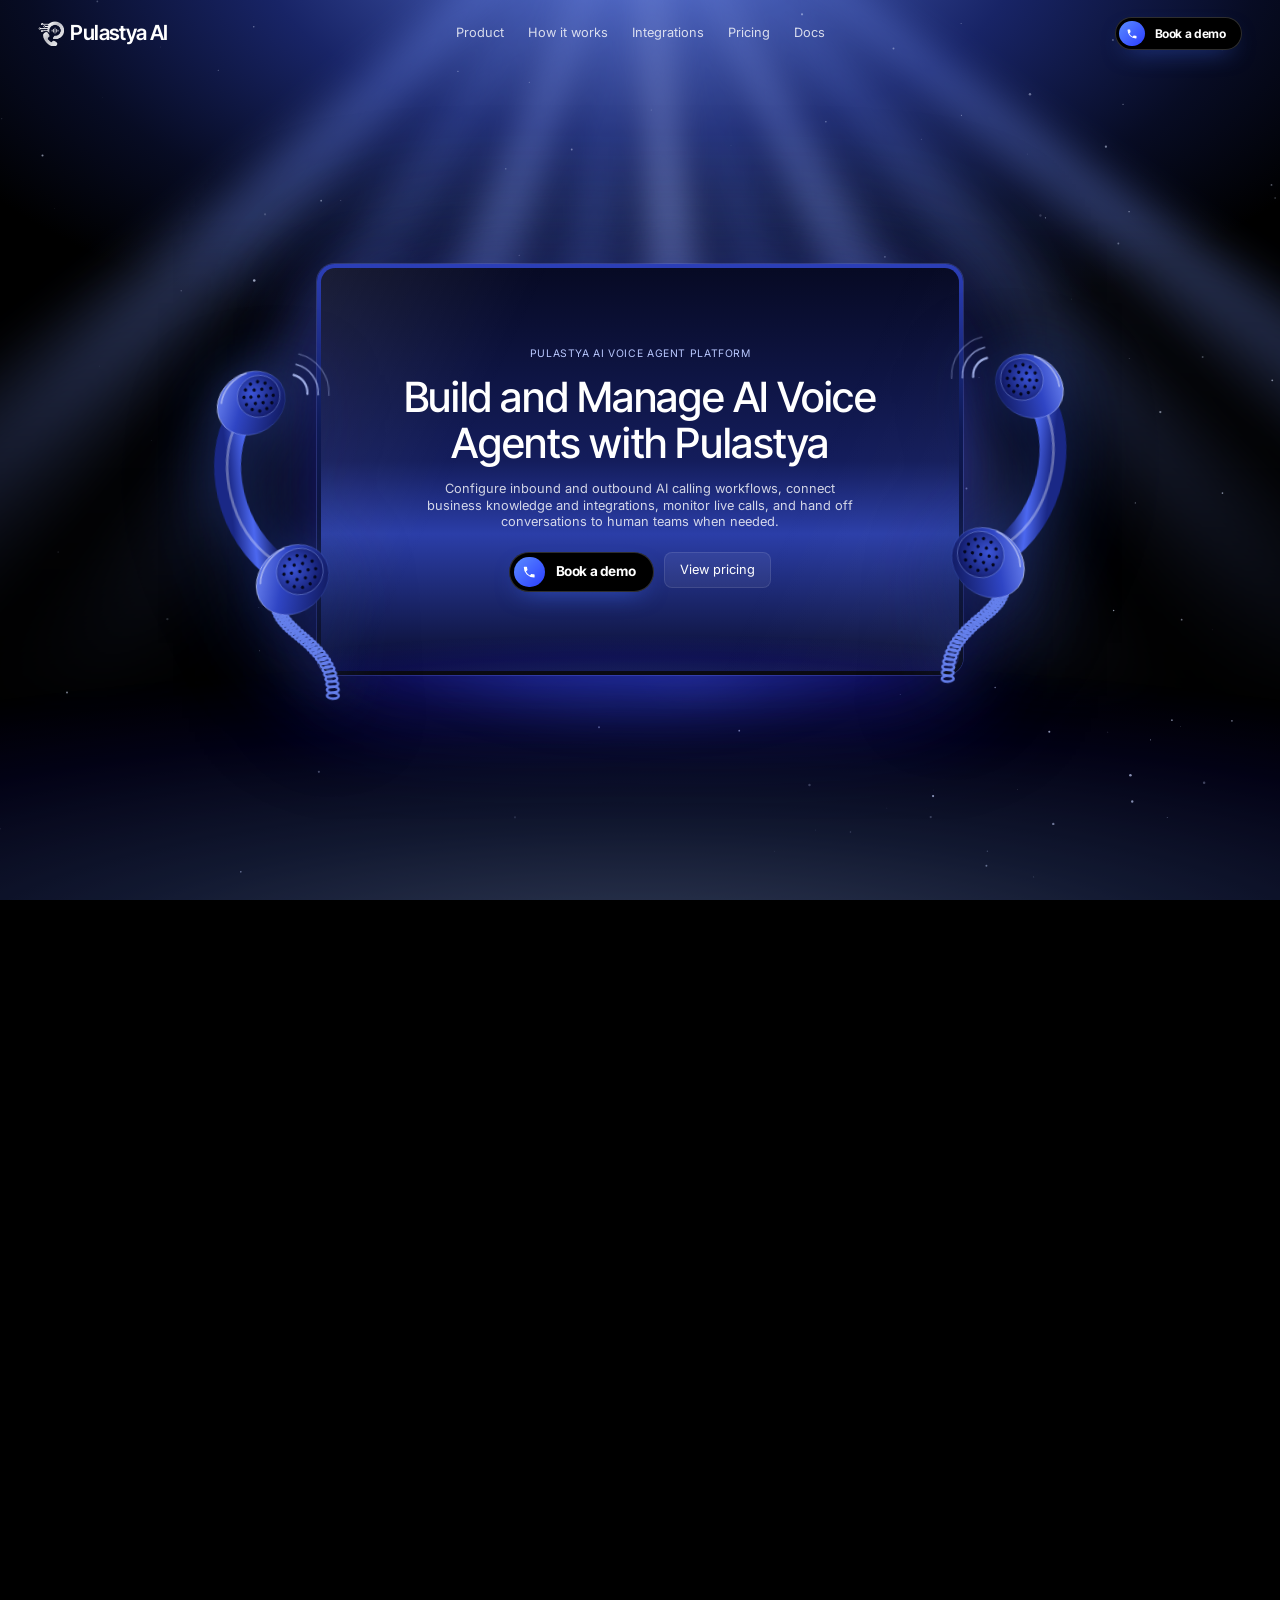
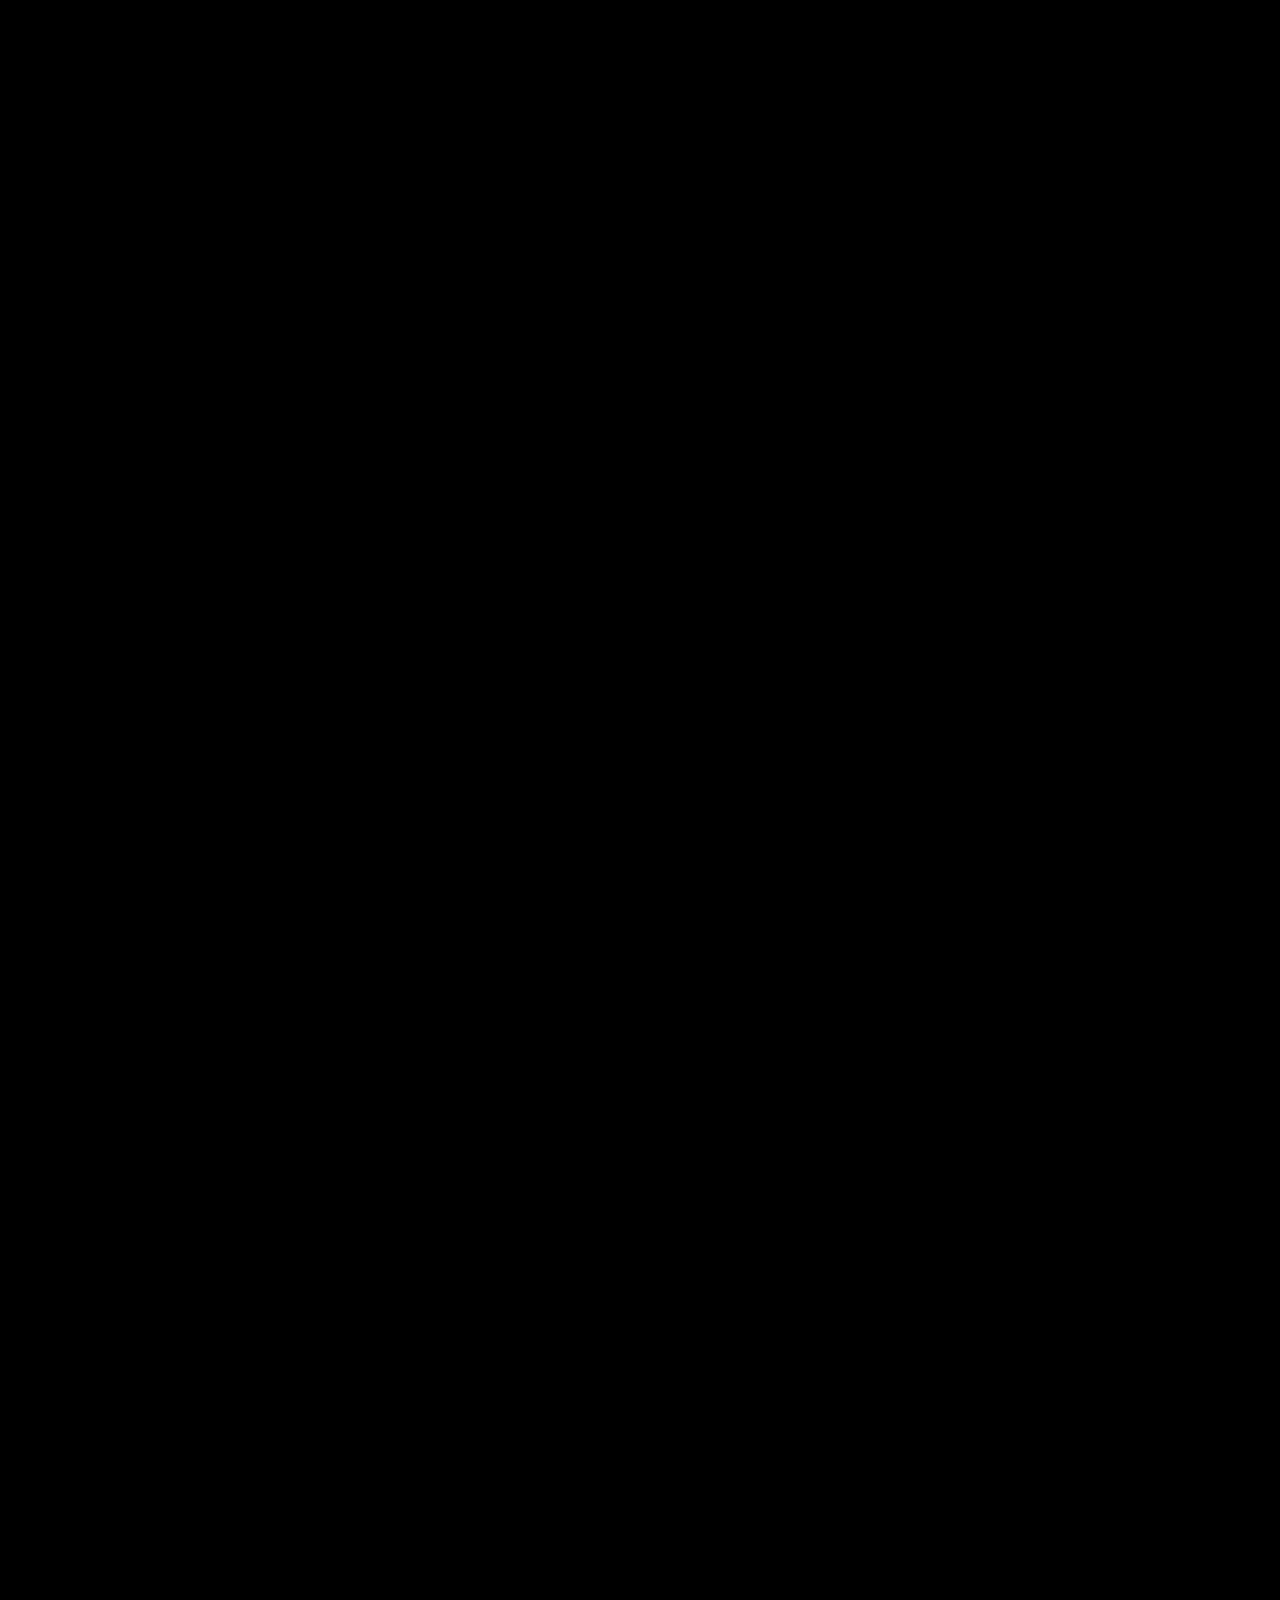
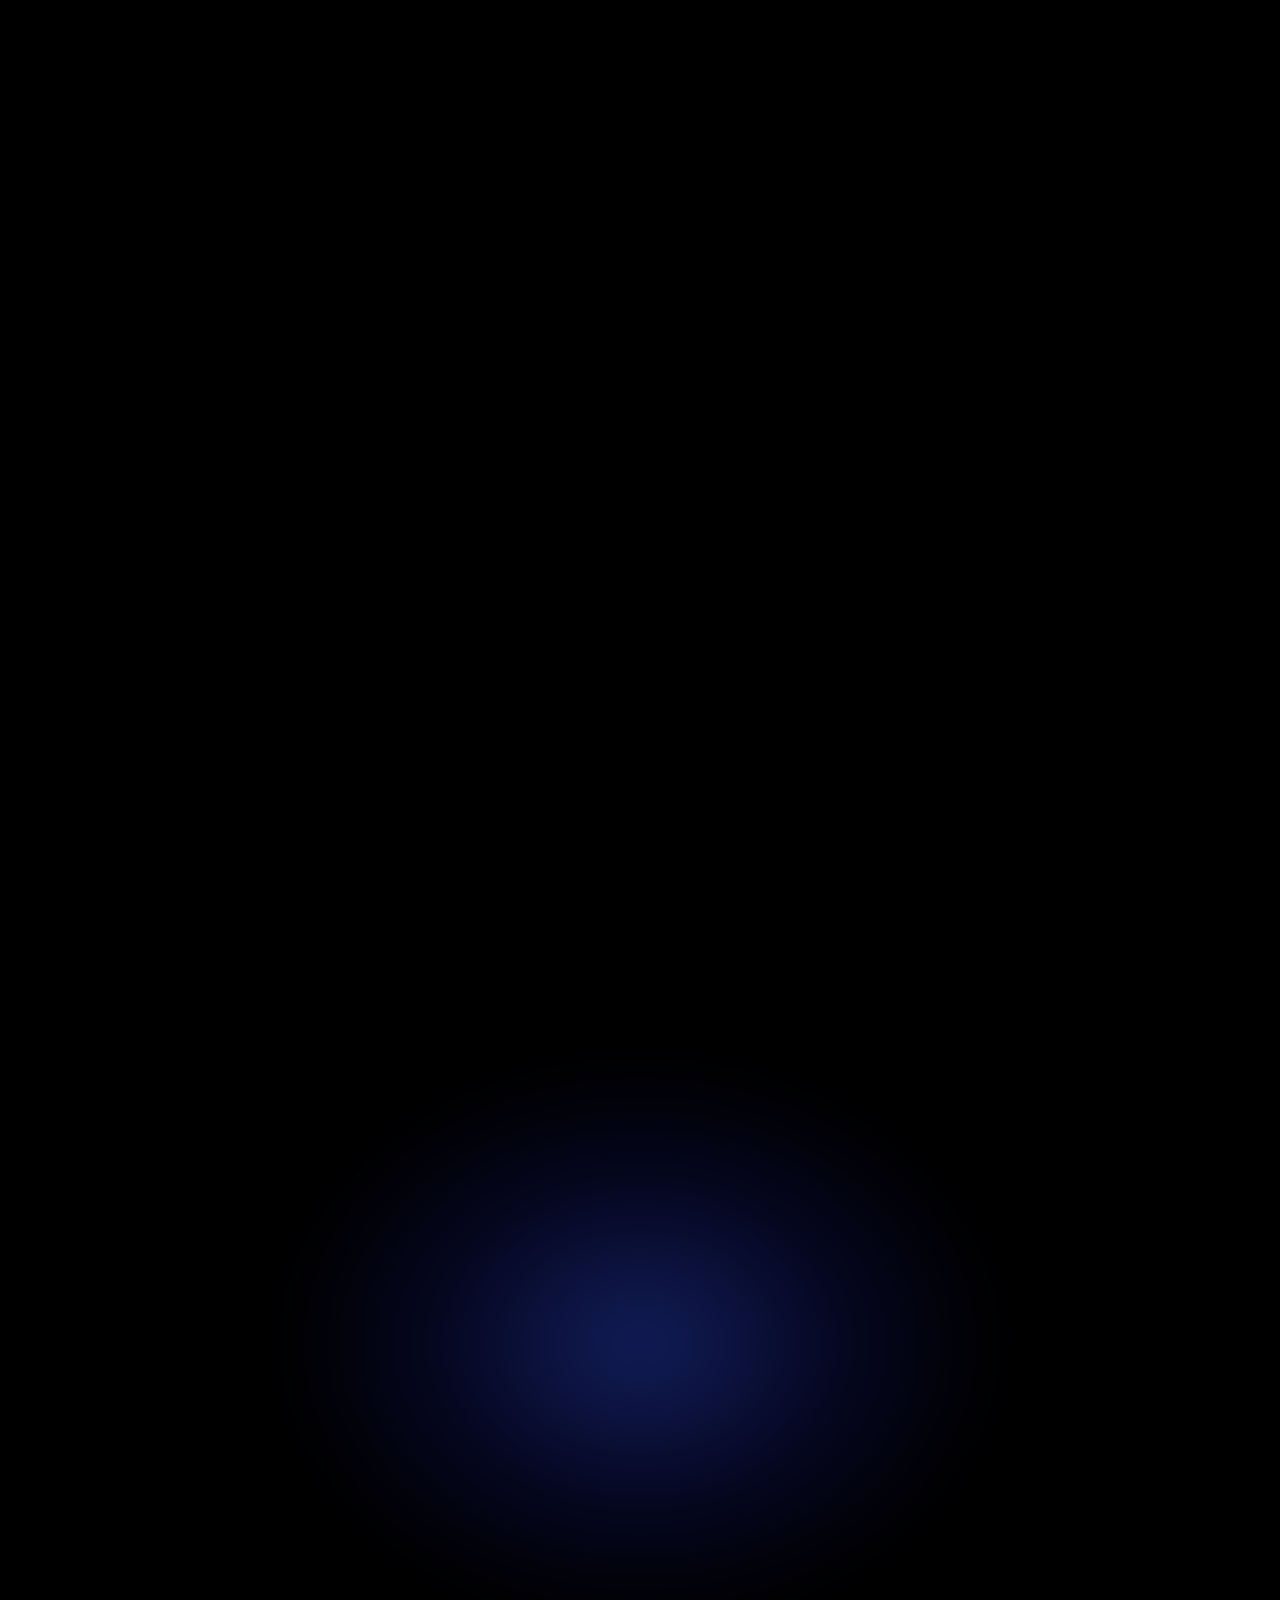
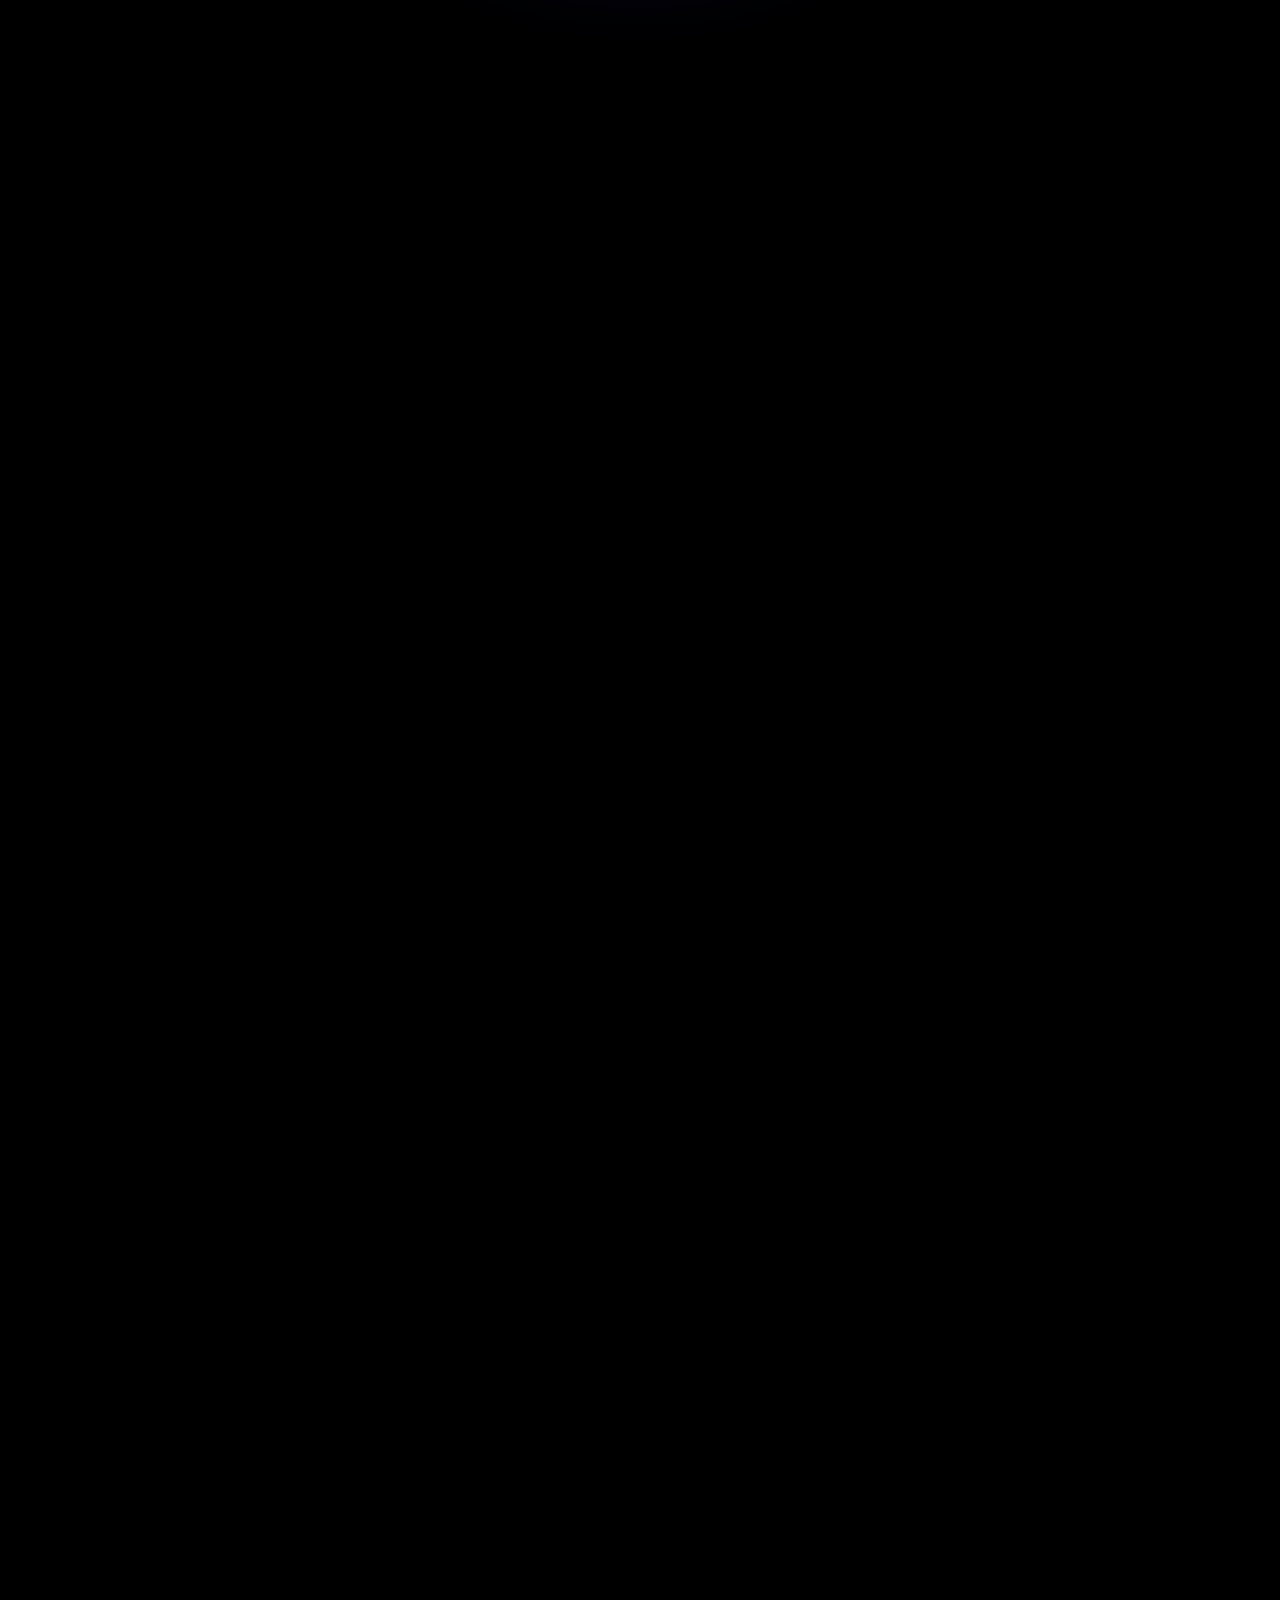
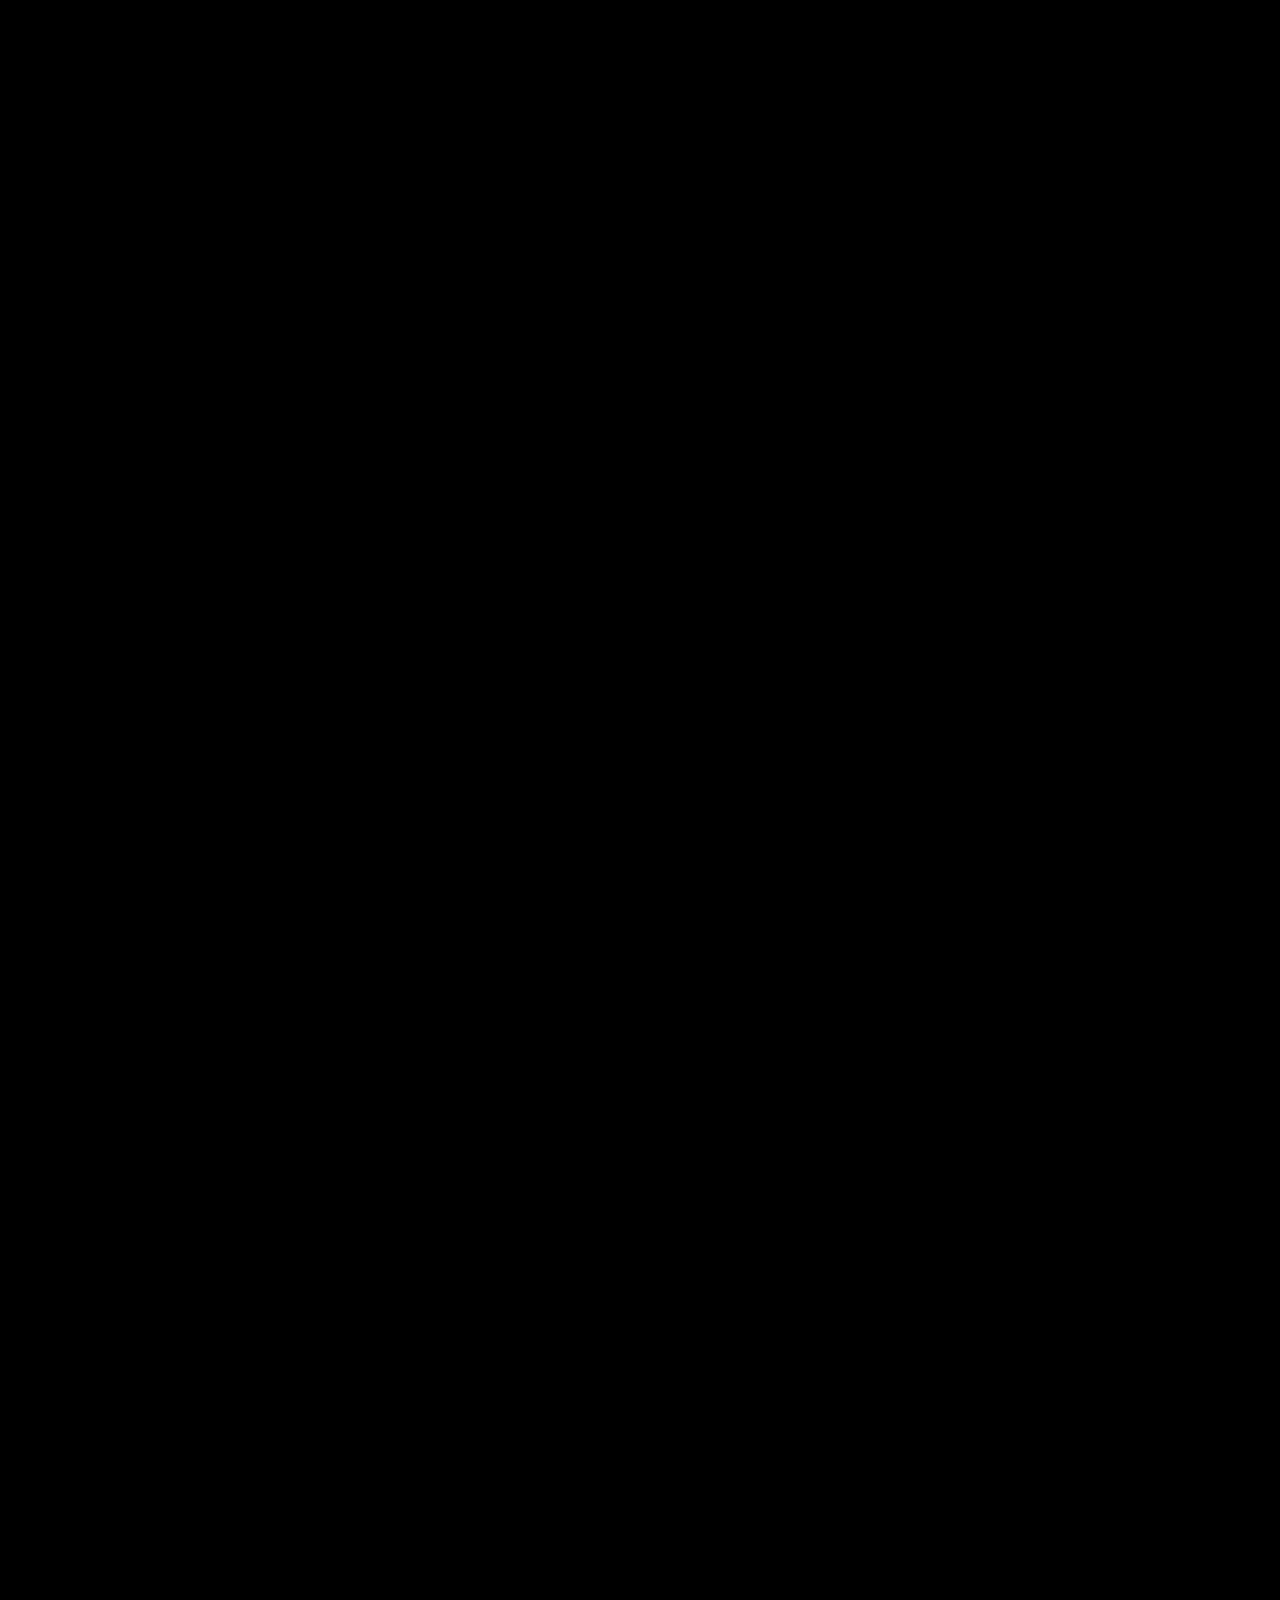
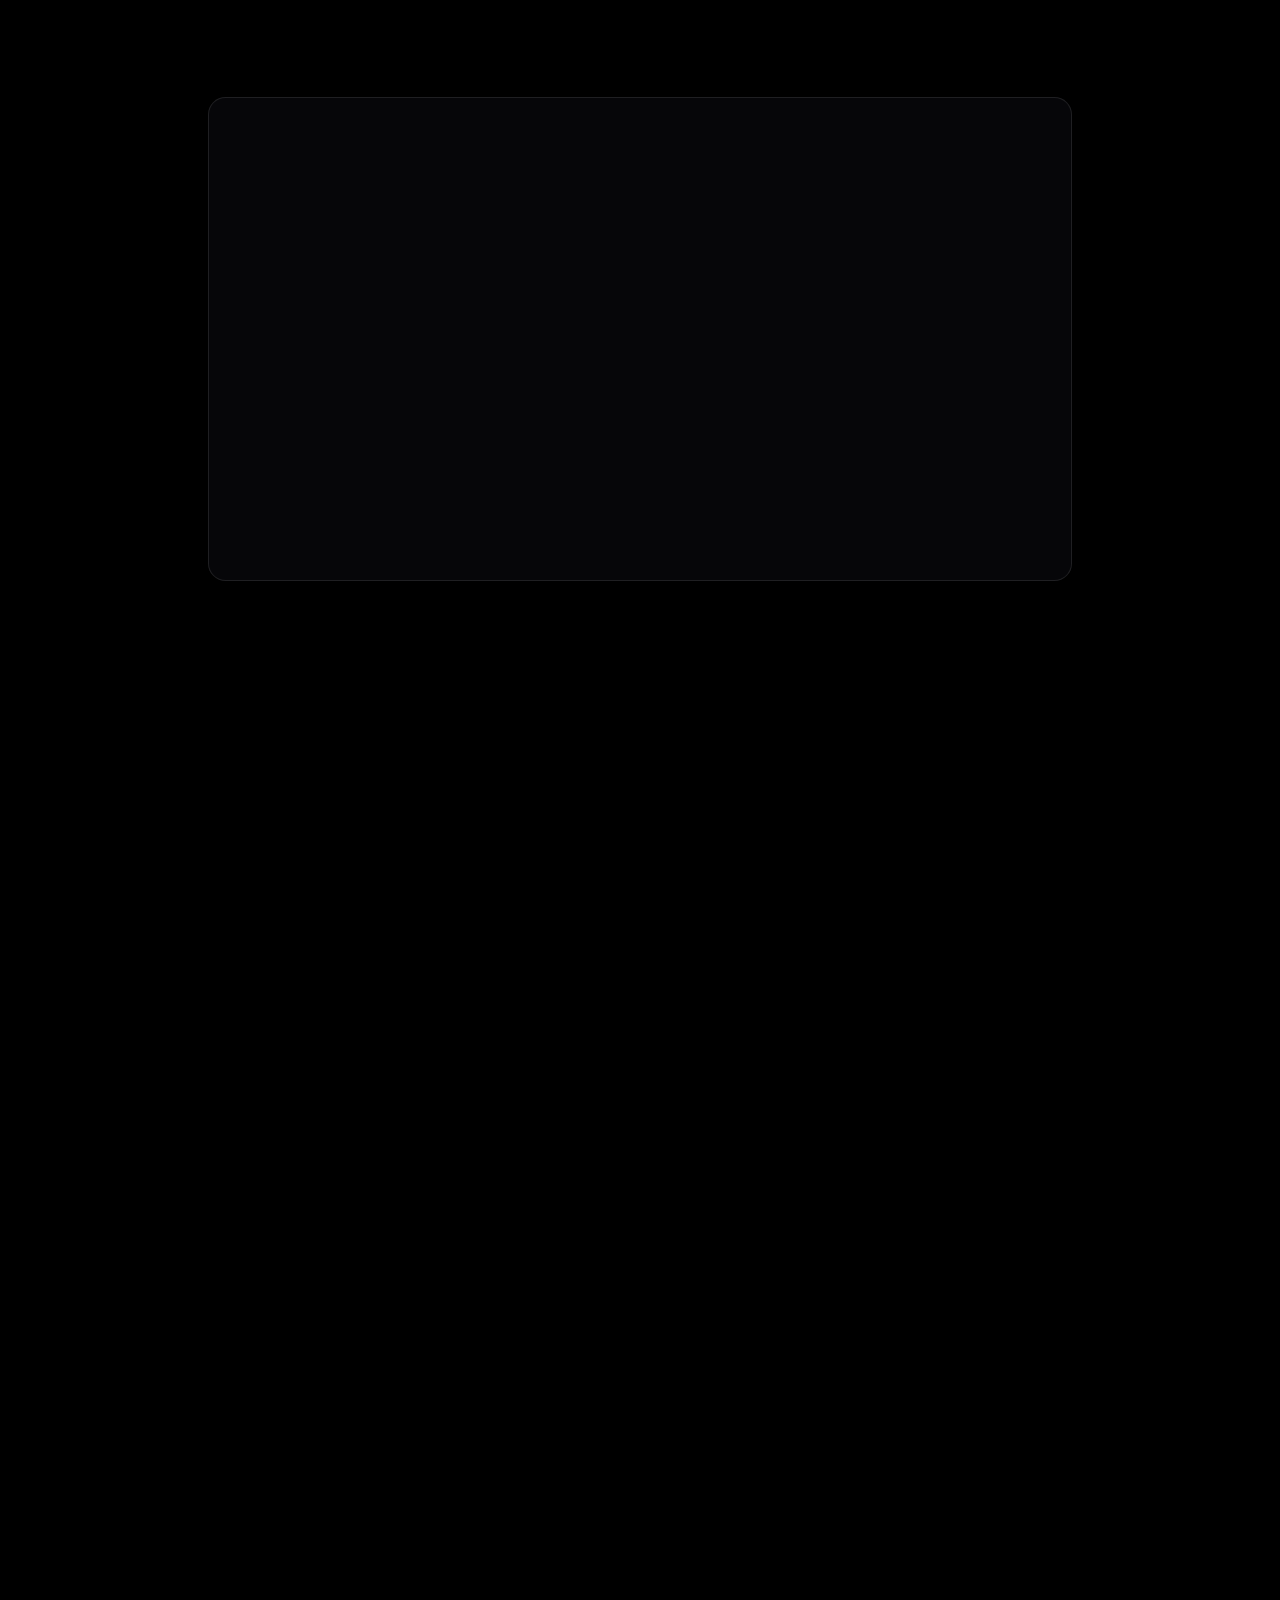
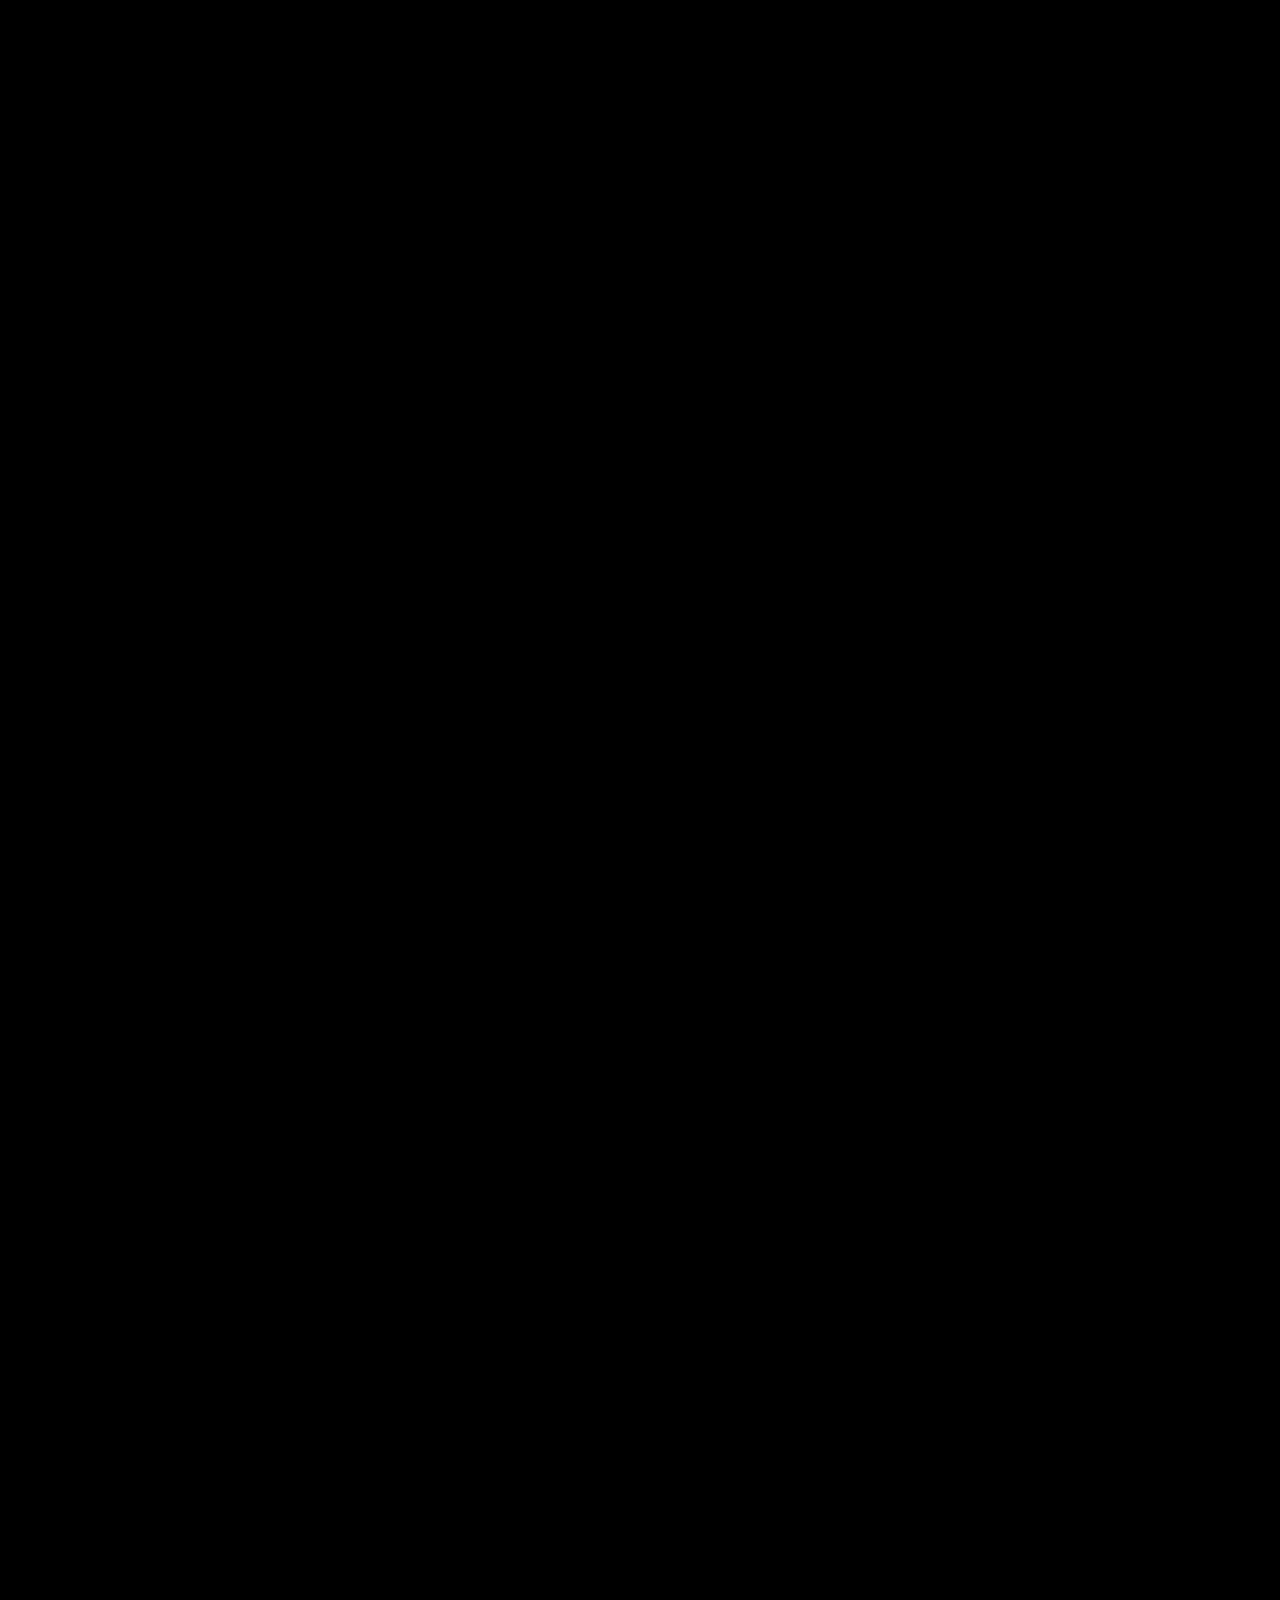
==== index.html @ 12a8e920 "Initial commit: Pulastya AI landing page Static marketing site: landing page, 404 page, stylesheet, " ====
<!doctype html>
<html lang="en" class="no-js">
<head>
  <meta charset="utf-8">
  <meta name="viewport" content="width=device-width, initial-scale=1, viewport-fit=cover">
  <title>Pulastya AI | Build, Deploy &amp; Manage AI Voice Agents</title>
  <meta name="description" content="Pulastya AI lets you configure inbound and outbound AI calling, connect knowledge and prompts, monitor live calls and hand off to human teams.">
  <meta name="robots" content="index, follow, max-image-preview:large">
  <link rel="canonical" href="https://pulastya.sdlccorp.com/">
  <meta name="theme-color" content="#000000">
  <meta name="color-scheme" content="dark">
  <meta property="og:type" content="website">
  <meta property="og:site_name" content="Pulastya AI">
  <meta property="og:title" content="Pulastya AI | Build, Deploy &amp; Manage AI Voice Agents">
  <meta property="og:description" content="Pulastya AI lets you configure inbound and outbound AI calling, connect knowledge and prompts, monitor live calls and hand off to human teams.">
  <meta property="og:url" content="https://pulastya.sdlccorp.com/">
  <meta property="og:image" content="https://pulastya.sdlccorp.com/assets/img/og-image.png">
  <meta property="og:image:width" content="1200">
  <meta property="og:image:height" content="630">
  <meta property="og:image:alt" content="Pulastya AI logo with the text Build and manage AI voice agents">
  <meta name="twitter:card" content="summary_large_image">
  <meta name="twitter:title" content="Pulastya AI | Build, Deploy &amp; Manage AI Voice Agents">
  <meta name="twitter:description" content="Pulastya AI lets you configure inbound and outbound AI calling, connect knowledge and prompts, monitor live calls and hand off to human teams.">
  <meta name="twitter:image" content="https://pulastya.sdlccorp.com/assets/img/og-image.png">
  <link rel="icon" href="/favicon.ico" sizes="any">
  <link rel="icon" href="/assets/img/favicon-32.png" sizes="32x32" type="image/png">
  <link rel="apple-touch-icon" href="/assets/img/apple-touch-icon.png">
  <link rel="manifest" href="/site.webmanifest">
  <link rel="preconnect" href="https://fonts.googleapis.com">
  <link rel="preconnect" href="https://fonts.gstatic.com" crossorigin>
  <link rel="stylesheet" href="https://fonts.googleapis.com/css2?family=Inter:wght@400;500;600&family=Inter+Tight:wght@500;600;700&display=swap">
  <link rel="stylesheet" href="/assets/css/style.css?v=20260916-21">
  <script>!function(d,w){var r=d.documentElement,m=function(q){return w.matchMedia&&w.matchMedia(q).matches};r.className=r.className.replace("no-js","js");if(!m("(prefers-reduced-motion: reduce)")&&m("(min-width: 810px)"))r.classList.add("cine");setTimeout(function(){if(!r.classList.contains("anim-ready")){r.classList.remove("cine");r.classList.add("anim-ready")}},4000)}(document,window);</script>
  <script defer src="/assets/js/vendor/gsap.min.js"></script>
  <script defer src="/assets/js/vendor/ScrollTrigger.min.js"></script>
  <script defer src="/assets/js/main.js?v=20260916-21"></script>
  <script type="application/ld+json">{"@context":"https://schema.org","@type":"Organization","@id":"https://pulastya.sdlccorp.com/#organization","name":"Pulastya AI","url":"https://pulastya.sdlccorp.com/","logo":"https://pulastya.sdlccorp.com/assets/img/logo.png","contactPoint":[{"@type":"ContactPoint","contactType":"sales","email":"marketing@sdlccorp.com"},{"@type":"ContactPoint","contactType":"customer support","email":"support@sdlccorp.com"}]}</script>
  <script type="application/ld+json">{"@context":"https://schema.org","@type":"WebSite","@id":"https://pulastya.sdlccorp.com/#website","name":"Pulastya AI","url":"https://pulastya.sdlccorp.com/","publisher":{"@id":"https://pulastya.sdlccorp.com/#organization"}}</script>
  <script type="application/ld+json">{"@context":"https://schema.org","@type":"FAQPage","mainEntity":[{"@type":"Question","name":"What is Pulastya AI?","acceptedAnswer":{"@type":"Answer","text":"Pulastya AI is a platform for building, testing and managing AI voice agents that handle inbound and outbound business calls."}},{"@type":"Question","name":"Which telephony providers does Pulastya support?","acceptedAnswer":{"@type":"Answer","text":"Twilio is the default provider. Exotel is also supported for basic call flows: outbound connect, connect-to-flow, inbound webhook, status callbacks and transfer. Real-time OpenAI voice streaming currently runs on Twilio."}},{"@type":"Question","name":"Do I need my own API keys?","acceptedAnswer":{"@type":"Answer","text":"Yes. Pulastya uses a bring-your-own-key model. You add your Twilio or Exotel credentials and your OpenAI API key; they are saved encrypted and masked in the interface."}},{"@type":"Question","name":"How does the agent know about my business?","acceptedAnswer":{"@type":"Answer","text":"You set the agent's behaviour with a prompt template, starting from domains such as Healthcare, Banking or Hospitality, and upload PDF documents to Knowledge that the agent can cite during calls."}},{"@type":"Question","name":"Can a call be handed to a person?","acceptedAnswer":{"@type":"Answer","text":"Yes. Calls can be transferred to your team, and transferred calls have their own status, filter and total on the dashboard."}},{"@type":"Question","name":"Can I test the agent before going live?","acceptedAnswer":{"@type":"Answer","text":"Yes. You can run a browser test call with your live microphone, AI audio and a live transcript, or check responses in Test AI Chat."}},{"@type":"Question","name":"What do I see after each call?","acceptedAnswer":{"@type":"Answer","text":"Call history shows each call's status with its transcript, and call records include a summary, intent and sentiment. You can also export the call list."}},{"@type":"Question","name":"Which voices are available?","acceptedAnswer":{"@type":"Answer","text":"You can choose Twilio Polly voices (Amazon Polly or Google TTS), OpenAI TTS or ElevenLabs, including Indian, British and US English voices."}},{"@type":"Question","name":"How much does Pulastya cost?","acceptedAnswer":{"@type":"Answer","text":"Pricing is shared on request based on your use case and call volume. Contact the team and we will share pricing and deployment options."}}]}</script>
</head>
<body>
<a class="skip-link" href="#main">Skip to content</a>
<header class="site-header">
  <nav class="nav container container--wide" aria-label="Primary">
    <a class="logo" href="/" aria-label="Pulastya AI home"><img src="/assets/img/brand/pulastya-mark-white-96.png" alt="" width="32" height="32"><span>Pulastya <b>AI</b></span></a>
    <div class="nav__links" id="nav-links">
      <a class="nav__link" href="/#product">Product</a>
      <a class="nav__link" href="/#how-it-works">How it works</a>
      <a class="nav__link" href="/#integrations">Integrations</a>
      <a class="nav__link" href="/#pricing">Pricing</a>
      <a class="nav__link" href="https://docs.sdlccorp.com/">Docs</a>
      <a class="call-btn call-btn--sm nav__mobile-cta" href="https://calendly.com/sdlccorp/" target="_blank" rel="noopener"><span class="call-btn__lead" aria-hidden="true"><svg viewBox="0 0 24 24" fill="currentColor" aria-hidden="true" focusable="false"><path d="M6.6 10.8a15.1 15.1 0 0 0 6.6 6.6l2.2-2.2c.3-.3.7-.4 1-.2 1.1.4 2.3.6 3.6.6.6 0 1 .4 1 1V20c0 .6-.4 1-1 1A17 17 0 0 1 3 4c0-.6.4-1 1-1h3.5c.6 0 1 .4 1 1 0 1.3.2 2.5.6 3.6.1.3 0 .7-.2 1z"/></svg></span><span class="call-btn__label">Book a demo</span><span class="call-btn__trail" aria-hidden="true"><span class="call-btn__dot call-btn__dot--accent"><svg viewBox="0 0 24 24" fill="currentColor" aria-hidden="true" focusable="false"><circle cx="12" cy="8" r="4.2"/><path d="M4 20.2c0-3.9 3.6-6.2 8-6.2s8 2.3 8 6.2c0 .5-.4.8-.9.8H4.9c-.5 0-.9-.3-.9-.8z"/></svg></span><svg class="call-btn__x" viewBox="0 0 12.785 13.621" aria-hidden="true" focusable="false"><path d="M3.579 2.997 6.399 6l2.82-3.003a.52.52 0 0 1 .747.007.58.58 0 0 1 .006.795L7.153 6.803l2.819 3.004a.58.58 0 0 1-.006.796.52.52 0 0 1-.747.007l-2.82-3.004-2.82 3.004a.52.52 0 0 1-.518.155.55.55 0 0 1-.38-.406.58.58 0 0 1 .145-.552l2.819-3.004-2.819-3.004a.58.58 0 0 1 .007-.795.52.52 0 0 1 .746-.007" fill="currentColor"/></svg><span class="call-btn__dot call-btn__dot--light"><svg viewBox="0 0 24 24" fill="currentColor" aria-hidden="true" focusable="false"><circle cx="12" cy="8" r="4.2"/><path d="M4 20.2c0-3.9 3.6-6.2 8-6.2s8 2.3 8 6.2c0 .5-.4.8-.9.8H4.9c-.5 0-.9-.3-.9-.8z"/></svg></span></span></a>
    </div>
    <div class="nav__actions">
      <a class="call-btn call-btn--sm nav__cta" href="https://calendly.com/sdlccorp/" target="_blank" rel="noopener"><span class="call-btn__lead" aria-hidden="true"><svg viewBox="0 0 24 24" fill="currentColor" aria-hidden="true" focusable="false"><path d="M6.6 10.8a15.1 15.1 0 0 0 6.6 6.6l2.2-2.2c.3-.3.7-.4 1-.2 1.1.4 2.3.6 3.6.6.6 0 1 .4 1 1V20c0 .6-.4 1-1 1A17 17 0 0 1 3 4c0-.6.4-1 1-1h3.5c.6 0 1 .4 1 1 0 1.3.2 2.5.6 3.6.1.3 0 .7-.2 1z"/></svg></span><span class="call-btn__label">Book a demo</span><span class="call-btn__trail" aria-hidden="true"><span class="call-btn__dot call-btn__dot--accent"><svg viewBox="0 0 24 24" fill="currentColor" aria-hidden="true" focusable="false"><circle cx="12" cy="8" r="4.2"/><path d="M4 20.2c0-3.9 3.6-6.2 8-6.2s8 2.3 8 6.2c0 .5-.4.8-.9.8H4.9c-.5 0-.9-.3-.9-.8z"/></svg></span><svg class="call-btn__x" viewBox="0 0 12.785 13.621" aria-hidden="true" focusable="false"><path d="M3.579 2.997 6.399 6l2.82-3.003a.52.52 0 0 1 .747.007.58.58 0 0 1 .006.795L7.153 6.803l2.819 3.004a.58.58 0 0 1-.006.796.52.52 0 0 1-.747.007l-2.82-3.004-2.82 3.004a.52.52 0 0 1-.518.155.55.55 0 0 1-.38-.406.58.58 0 0 1 .145-.552l2.819-3.004-2.819-3.004a.58.58 0 0 1 .007-.795.52.52 0 0 1 .746-.007" fill="currentColor"/></svg><span class="call-btn__dot call-btn__dot--light"><svg viewBox="0 0 24 24" fill="currentColor" aria-hidden="true" focusable="false"><circle cx="12" cy="8" r="4.2"/><path d="M4 20.2c0-3.9 3.6-6.2 8-6.2s8 2.3 8 6.2c0 .5-.4.8-.9.8H4.9c-.5 0-.9-.3-.9-.8z"/></svg></span></span></a>
    </div>
    <button class="nav__toggle" type="button" aria-controls="nav-links" aria-expanded="false" aria-label="Open menu"><span></span><span></span><span></span></button>
  </nav>
</header>
<svg class="svg-sprite" width="0" height="0" aria-hidden="true" focusable="false"><defs>
<linearGradient id="hs-body" x1="0" y1="0" x2="1" y2="1"><stop offset="0" stop-color="#7f98ff"/><stop offset=".4" stop-color="#2f45c4"/><stop offset="1" stop-color="#0a1048"/></linearGradient>
<linearGradient id="hs-handle" x1="0" y1="0" x2="1" y2="0"><stop offset="0" stop-color="#1a2886"/><stop offset=".45" stop-color="#4c68f0"/><stop offset="1" stop-color="#0c1452"/></linearGradient>
<linearGradient id="hs-edge" x1="0" y1="0" x2="1" y2="1"><stop offset="0" stop-color="#eef2ff" stop-opacity=".9"/><stop offset=".6" stop-color="#7d95ff" stop-opacity=".4"/><stop offset="1" stop-color="#3f6fff" stop-opacity=".1"/></linearGradient>
<radialGradient id="hs-face" cx="40%" cy="35%" r="70%"><stop offset="0" stop-color="#3b54d8"/><stop offset="1" stop-color="#0e1660"/></radialGradient>
<symbol id="handset" viewBox="0 0 300 680"><g fill="none" stroke="#6f8cff" stroke-width="4.5" opacity=".9"><ellipse cx="150.0" cy="478.0" rx="11" ry="5.5" transform="rotate(-35.0 150.0 478.0)"/><ellipse cx="150.4" cy="485.0" rx="11" ry="5.5" transform="rotate(-33.4 150.4 485.0)"/><ellipse cx="151.7" cy="491.6" rx="11" ry="5.5" transform="rotate(-31.8 151.7 491.6)"/><ellipse cx="153.7" cy="498.0" rx="11" ry="5.5" transform="rotate(-30.2 153.7 498.0)"/><ellipse cx="156.3" cy="504.1" rx="11" ry="5.5" transform="rotate(-28.6 156.3 504.1)"/><ellipse cx="159.6" cy="510.0" rx="11" ry="5.5" transform="rotate(-27.0 159.6 510.0)"/><ellipse cx="163.3" cy="515.7" rx="11" ry="5.5" transform="rotate(-25.4 163.3 515.7)"/><ellipse cx="167.6" cy="521.3" rx="11" ry="5.5" transform="rotate(-23.8 167.6 521.3)"/><ellipse cx="172.2" cy="526.9" rx="11" ry="5.5" transform="rotate(-22.2 172.2 526.9)"/><ellipse cx="177.1" cy="532.3" rx="11" ry="5.5" transform="rotate(-20.6 177.1 532.3)"/><ellipse cx="182.2" cy="537.8" rx="11" ry="5.5" transform="rotate(-19.0 182.2 537.8)"/><ellipse cx="187.5" cy="543.4" rx="11" ry="5.5" transform="rotate(-17.4 187.5 543.4)"/><ellipse cx="192.9" cy="549.0" rx="11" ry="5.5" transform="rotate(-15.8 192.9 549.0)"/><ellipse cx="198.3" cy="554.8" rx="11" ry="5.5" transform="rotate(-14.2 198.3 554.8)"/><ellipse cx="203.6" cy="560.7" rx="11" ry="5.5" transform="rotate(-12.6 203.6 560.7)"/><ellipse cx="208.8" cy="566.8" rx="11" ry="5.5" transform="rotate(-11.0 208.8 566.8)"/><ellipse cx="213.7" cy="573.2" rx="11" ry="5.5" transform="rotate(-9.4 213.7 573.2)"/><ellipse cx="218.4" cy="579.9" rx="11" ry="5.5" transform="rotate(-7.8 218.4 579.9)"/><ellipse cx="222.8" cy="586.9" rx="11" ry="5.5" transform="rotate(-6.2 222.8 586.9)"/><ellipse cx="226.7" cy="594.2" rx="11" ry="5.5" transform="rotate(-4.6 226.7 594.2)"/><ellipse cx="230.1" cy="602.1" rx="11" ry="5.5" transform="rotate(-3.0 230.1 602.1)"/><ellipse cx="233.0" cy="610.3" rx="11" ry="5.5" transform="rotate(-1.4 233.0 610.3)"/><ellipse cx="235.1" cy="619.1" rx="11" ry="5.5" transform="rotate(0.2 235.1 619.1)"/><ellipse cx="236.6" cy="628.4" rx="11" ry="5.5" transform="rotate(1.8 236.6 628.4)"/><ellipse cx="237.3" cy="638.3" rx="11" ry="5.5" transform="rotate(3.4 237.3 638.3)"/><ellipse cx="237.1" cy="648.8" rx="11" ry="5.5" transform="rotate(5.0 237.1 648.8)"/><ellipse cx="236.0" cy="660.0" rx="11" ry="5.5" transform="rotate(6.6 236.0 660.0)"/></g><path d="M118 128 C66 196 70 340 168 420" fill="none" stroke="url(#hs-handle)" stroke-width="50" stroke-linecap="round"/><path d="M104 150 C70 214 76 330 150 396" fill="none" stroke="#fff" stroke-opacity=".32" stroke-width="5" stroke-linecap="round"/><g fill="none" stroke-linecap="round"><path d="M225.6 60.1 A 34 34 0 0 1 247.5 97.9" stroke="#b9c8ff" stroke-opacity="0.85" stroke-width="4"/><path d="M232.5 41.3 A 54 54 0 0 1 267.2 101.4" stroke="#b9c8ff" stroke-opacity="0.60" stroke-width="3.2"/><path d="M239.3 22.5 A 74 74 0 0 1 286.9 104.8" stroke="#b9c8ff" stroke-opacity="0.35" stroke-width="2.4"/></g><g transform="translate(142 104) rotate(-28)"><ellipse rx="66" ry="56" fill="url(#hs-body)" stroke="url(#hs-edge)" stroke-width="1.5"/><ellipse cx="18.48" cy="-2.8000000000000003" rx="40" ry="38.4" fill="url(#hs-face)" stroke="#9fb6ff" stroke-opacity=".45" stroke-width="1.5"/><g transform="translate(18.5 -2.8)"><circle cx="0.0" cy="0.0" r="3.1" fill="#02051c"/><circle cx="12.6" cy="6.9" r="3.1" fill="#02051c"/><circle cx="0.3" cy="14.4" r="3.1" fill="#02051c"/><circle cx="-12.3" cy="7.5" r="3.1" fill="#02051c"/><circle cx="-12.6" cy="-6.9" r="3.1" fill="#02051c"/><circle cx="-0.3" cy="-14.4" r="3.1" fill="#02051c"/><circle cx="12.3" cy="-7.5" r="3.1" fill="#02051c"/><circle cx="27.2" cy="0.0" r="3.1" fill="#02051c"/><circle cx="23.6" cy="13.6" r="3.1" fill="#02051c"/><circle cx="13.6" cy="23.6" r="3.1" fill="#02051c"/><circle cx="0.0" cy="27.2" r="3.1" fill="#02051c"/><circle cx="-13.6" cy="23.6" r="3.1" fill="#02051c"/><circle cx="-23.6" cy="13.6" r="3.1" fill="#02051c"/><circle cx="-27.2" cy="0.0" r="3.1" fill="#02051c"/><circle cx="-23.6" cy="-13.6" r="3.1" fill="#02051c"/><circle cx="-13.6" cy="-23.6" r="3.1" fill="#02051c"/><circle cx="-0.0" cy="-27.2" r="3.1" fill="#02051c"/><circle cx="13.6" cy="-23.6" r="3.1" fill="#02051c"/><circle cx="23.6" cy="-13.6" r="3.1" fill="#02051c"/></g><path d="M-46.199999999999996 -30.800000000000004 A 66 56 0 0 1 23.099999999999998 -51.52" fill="none" stroke="#fff" stroke-opacity=".45" stroke-width="3" stroke-linecap="round"/></g><g transform="translate(184 438) rotate(-34)"><ellipse rx="72" ry="60" fill="url(#hs-body)" stroke="url(#hs-edge)" stroke-width="1.5"/><ellipse cx="20.160000000000004" cy="-3" rx="44" ry="42.239999999999995" fill="url(#hs-face)" stroke="#9fb6ff" stroke-opacity=".45" stroke-width="1.5"/><g transform="translate(20.2 -3.0)"><circle cx="0.0" cy="0.0" r="3.1" fill="#02051c"/><circle cx="13.9" cy="7.6" r="3.1" fill="#02051c"/><circle cx="0.4" cy="15.8" r="3.1" fill="#02051c"/><circle cx="-13.5" cy="8.2" r="3.1" fill="#02051c"/><circle cx="-13.9" cy="-7.6" r="3.1" fill="#02051c"/><circle cx="-0.4" cy="-15.8" r="3.1" fill="#02051c"/><circle cx="13.5" cy="-8.2" r="3.1" fill="#02051c"/><circle cx="29.9" cy="0.0" r="3.1" fill="#02051c"/><circle cx="25.9" cy="15.0" r="3.1" fill="#02051c"/><circle cx="15.0" cy="25.9" r="3.1" fill="#02051c"/><circle cx="0.0" cy="29.9" r="3.1" fill="#02051c"/><circle cx="-15.0" cy="25.9" r="3.1" fill="#02051c"/><circle cx="-25.9" cy="15.0" r="3.1" fill="#02051c"/><circle cx="-29.9" cy="0.0" r="3.1" fill="#02051c"/><circle cx="-25.9" cy="-15.0" r="3.1" fill="#02051c"/><circle cx="-15.0" cy="-25.9" r="3.1" fill="#02051c"/><circle cx="-0.0" cy="-29.9" r="3.1" fill="#02051c"/><circle cx="15.0" cy="-25.9" r="3.1" fill="#02051c"/><circle cx="25.9" cy="-15.0" r="3.1" fill="#02051c"/></g><path d="M-50.4 -33 A 72 60 0 0 1 25.2 -55.2" fill="none" stroke="#fff" stroke-opacity=".45" stroke-width="3" stroke-linecap="round"/></g></symbol>
</defs></svg>
<main id="main">
  <div class="cinema" data-cinema>
    <div class="cinema__bg" aria-hidden="true">
      <div class="cinema__env" data-cine="env"></div>
      <div class="rays" data-cine="rays"></div>
      <canvas class="stars" data-cine="stars"></canvas>
      <div class="cinema__grid-wrap" data-cine="grid"><div class="cinema__grid"></div></div>
    </div>

    <section class="hero" id="hero" aria-labelledby="hero-title">
      <div class="hero__stage">
        <div class="hero__orbit" data-cine="orbit" aria-hidden="true"></div>
        <div class="hero__orbit hero__orbit--2" data-cine="orbit" aria-hidden="true"></div>
        <div class="device" data-cine="device">
          <div class="device__screen">
            <div class="device__floor" data-cine="floor" aria-hidden="true"><div class="grid-floor"></div></div>
            <div class="device__inner" data-intro>
              <div class="device__content">
                <p class="hero__eyebrow" data-cine="eyebrow">Pulastya AI voice agent platform</p>
                <h1 class="h1" id="hero-title" data-cine="title">Build and Manage AI Voice Agents with Pulastya</h1>
                <p class="device__sub" data-cine="sub">Configure inbound and outbound AI calling workflows, connect business knowledge and integrations, monitor live calls, and hand off conversations to human teams when needed.</p>
                <div class="hero__actions" data-cine="cta">
                  <a class="call-btn" href="https://calendly.com/sdlccorp/" target="_blank" rel="noopener"><span class="call-btn__lead" aria-hidden="true"><svg viewBox="0 0 24 24" fill="currentColor" aria-hidden="true" focusable="false"><path d="M6.6 10.8a15.1 15.1 0 0 0 6.6 6.6l2.2-2.2c.3-.3.7-.4 1-.2 1.1.4 2.3.6 3.6.6.6 0 1 .4 1 1V20c0 .6-.4 1-1 1A17 17 0 0 1 3 4c0-.6.4-1 1-1h3.5c.6 0 1 .4 1 1 0 1.3.2 2.5.6 3.6.1.3 0 .7-.2 1z"/></svg></span><span class="call-btn__label">Book a demo</span><span class="call-btn__trail" aria-hidden="true"><span class="call-btn__dot call-btn__dot--accent"><svg viewBox="0 0 24 24" fill="currentColor" aria-hidden="true" focusable="false"><circle cx="12" cy="8" r="4.2"/><path d="M4 20.2c0-3.9 3.6-6.2 8-6.2s8 2.3 8 6.2c0 .5-.4.8-.9.8H4.9c-.5 0-.9-.3-.9-.8z"/></svg></span><svg class="call-btn__x" viewBox="0 0 12.785 13.621" aria-hidden="true" focusable="false"><path d="M3.579 2.997 6.399 6l2.82-3.003a.52.52 0 0 1 .747.007.58.58 0 0 1 .006.795L7.153 6.803l2.819 3.004a.58.58 0 0 1-.006.796.52.52 0 0 1-.747.007l-2.82-3.004-2.82 3.004a.52.52 0 0 1-.518.155.55.55 0 0 1-.38-.406.58.58 0 0 1 .145-.552l2.819-3.004-2.819-3.004a.58.58 0 0 1 .007-.795.52.52 0 0 1 .746-.007" fill="currentColor"/></svg><span class="call-btn__dot call-btn__dot--light"><svg viewBox="0 0 24 24" fill="currentColor" aria-hidden="true" focusable="false"><circle cx="12" cy="8" r="4.2"/><path d="M4 20.2c0-3.9 3.6-6.2 8-6.2s8 2.3 8 6.2c0 .5-.4.8-.9.8H4.9c-.5 0-.9-.3-.9-.8z"/></svg></span></span></a>
                  <a class="btn btn--ghost" href="#pricing">View pricing</a>
                </div>
              </div>
            </div>
          </div>
        </div>
        <div class="hero__reflection" data-cine="reflection" aria-hidden="true"></div>
        <div class="hero__handset hero__handset--left" data-cine="handset-left" aria-hidden="true"><svg viewBox="0 0 300 680"><use href="#handset"/></svg></div>
        <div class="hero__handset hero__handset--right" data-cine="handset-right" aria-hidden="true"><svg viewBox="0 0 300 680"><use href="#handset"/></svg></div>
      </div>
    </section>

    <section class="report tour" id="product-tour" aria-labelledby="tour-title" data-cine="report">
      <div class="report__bg" aria-hidden="true"><div class="grid-floor"></div></div>
      <div class="container report__inner">
        <div class="report__head" data-cine="report-head">
          <h2 class="h1" id="tour-title">See the Pulastya platform in action</h2>
          <p class="lead">A recorded walkthrough of the Pulastya workspace: call history and transcripts, a browser test call, voice settings, knowledge documents and prompt templates.</p>
        </div>
        <div class="report__stage">
          <figure class="tour-frame" data-cine="console">
            <div class="tour-frame__bar"><span class="tour-frame__dots" aria-hidden="true"><i></i><i></i><i></i></span><span class="tour-frame__label">Pulastya workspace</span><button class="tour-frame__toggle" type="button" data-walkthrough-toggle aria-pressed="false"><span class="tour-frame__toggle-play"><svg viewBox="0 0 24 24" fill="none" stroke="currentColor" stroke-width="1.6" stroke-linecap="round" stroke-linejoin="round" aria-hidden="true" focusable="false"><path d="M7 4v16l13-8z"/></svg> Play</span><span class="tour-frame__toggle-pause"><svg viewBox="0 0 24 24" fill="none" stroke="currentColor" stroke-width="1.6" stroke-linecap="round" stroke-linejoin="round" aria-hidden="true" focusable="false"><path d="M8 4v16M16 4v16"/></svg> Pause</span></button></div>
            <img class="tour-frame__media" data-walkthrough src="/assets/img/product/walkthrough-poster.webp" data-animated-src="/assets/img/product/walkthrough.webp" data-poster-src="/assets/img/product/walkthrough-poster.webp" alt="Recorded walkthrough of the Pulastya workspace showing the call dashboard, a transcript, a browser test call, voice settings, knowledge documents and prompt templates" width="960" height="392" decoding="async">
            <figcaption class="sr-only">Product walkthrough recorded in the Pulastya workspace</figcaption>
          </figure>
          <figure class="tour-card tour-card--a" data-cine="card-a">
            <img src="/assets/img/product/voice-sm.webp" alt="Pulastya Voice settings screen" width="600" height="245" loading="lazy" decoding="async">
            <figcaption><b>Voice</b> Twilio Polly, OpenAI TTS or ElevenLabs</figcaption>
          </figure>
          <figure class="tour-card tour-card--b" data-cine="card-b">
            <img src="/assets/img/product/knowledge-sm.webp" alt="Pulastya Knowledge screen with uploaded PDFs" width="600" height="245" loading="lazy" decoding="async">
            <figcaption><b>Knowledge</b> PDFs the agent can cite during calls</figcaption>
          </figure>
          <figure class="tour-card tour-card--c" data-cine="card-c">
            <img src="/assets/img/product/prompt-templates-sm.webp" alt="Pulastya Prompt Templates screen" width="600" height="258" loading="lazy" decoding="async">
            <figcaption><b>Prompt templates</b> System prompts organised by domain</figcaption>
          </figure>
        </div>
      </div>
    </section>
  </div>

  <section class="section section--tight features built" aria-labelledby="built-title">
    <div class="container">
      <h2 class="sr-only" id="built-title">Technology Pulastya is built with</h2>
      <div class="built__row" data-reveal="y:16;start:top 92%;end:top 64%">
        <div class="marquee built__marquee">
          <ul class="marquee__track built__logos" aria-label="Technology Pulastya is built with">
            <li class="built__logo"><img src="/assets/img/integrations/twilio.png" alt="Twilio" width="96" height="96" loading="lazy" decoding="async"><span>Twilio</span></li>
            <li class="built__logo built__logo--word"><img src="/assets/img/integrations/exotel.svg" alt="Exotel" width="120" height="36" loading="lazy" decoding="async"><span>Exotel</span></li>
            <li class="built__logo"><img src="/assets/img/integrations/openai.svg" alt="OpenAI" width="180" height="180" loading="lazy" decoding="async"><span>OpenAI</span></li>
            <li class="built__logo"><img src="/assets/img/integrations/elevenlabs.svg" alt="ElevenLabs" width="500" height="500" loading="lazy" decoding="async"><span>ElevenLabs</span></li>
            <li class="built__logo"><img src="/assets/img/integrations/amazon-polly-aws.png" alt="Amazon Polly" width="96" height="96" loading="lazy" decoding="async"><span>Amazon Polly</span></li>
            <li class="built__logo"><img src="/assets/img/integrations/google.png" alt="Google" width="96" height="96" loading="lazy" decoding="async"><span>Google</span></li>
          </ul>
          <ul class="marquee__track built__logos" aria-hidden="true">
            <li class="built__logo"><img src="/assets/img/integrations/twilio.png" alt="" width="96" height="96" loading="lazy" decoding="async"><span>Twilio</span></li>
            <li class="built__logo built__logo--word"><img src="/assets/img/integrations/exotel.svg" alt="" width="120" height="36" loading="lazy" decoding="async"><span>Exotel</span></li>
            <li class="built__logo"><img src="/assets/img/integrations/openai.svg" alt="" width="180" height="180" loading="lazy" decoding="async"><span>OpenAI</span></li>
            <li class="built__logo"><img src="/assets/img/integrations/elevenlabs.svg" alt="" width="500" height="500" loading="lazy" decoding="async"><span>ElevenLabs</span></li>
            <li class="built__logo"><img src="/assets/img/integrations/amazon-polly-aws.png" alt="" width="96" height="96" loading="lazy" decoding="async"><span>Amazon Polly</span></li>
            <li class="built__logo"><img src="/assets/img/integrations/google.png" alt="" width="96" height="96" loading="lazy" decoding="async"><span>Google</span></li>
          </ul>
          <ul class="marquee__track built__logos" aria-hidden="true">
            <li class="built__logo"><img src="/assets/img/integrations/twilio.png" alt="" width="96" height="96" loading="lazy" decoding="async"><span>Twilio</span></li>
            <li class="built__logo built__logo--word"><img src="/assets/img/integrations/exotel.svg" alt="" width="120" height="36" loading="lazy" decoding="async"><span>Exotel</span></li>
            <li class="built__logo"><img src="/assets/img/integrations/openai.svg" alt="" width="180" height="180" loading="lazy" decoding="async"><span>OpenAI</span></li>
            <li class="built__logo"><img src="/assets/img/integrations/elevenlabs.svg" alt="" width="500" height="500" loading="lazy" decoding="async"><span>ElevenLabs</span></li>
            <li class="built__logo"><img src="/assets/img/integrations/amazon-polly-aws.png" alt="" width="96" height="96" loading="lazy" decoding="async"><span>Amazon Polly</span></li>
            <li class="built__logo"><img src="/assets/img/integrations/google.png" alt="" width="96" height="96" loading="lazy" decoding="async"><span>Google</span></li>
          </ul>
        </div>
      </div>
    </div>
  </section>

  <section class="section" id="how-it-works" aria-labelledby="how-title">
    <div class="container">
      <div class="section-head" data-reveal-group="stagger:.14">
        <p class="eyebrow" data-reveal-item="y:15">How Pulastya works</p>
        <h2 class="h2" id="how-title" data-reveal-item="y:45">From the first ring to the call record</h2>
        <p class="lead" data-reveal-item="y:25">How a call moves through the components you configure in Pulastya.</p>
      </div>
      <ol class="steps cards-3" data-benefits>
        <li class="card card--step">
          <div class="card__icon"><svg viewBox="0 0 24 24" fill="none" stroke="currentColor" stroke-width="1.6" stroke-linecap="round" stroke-linejoin="round" aria-hidden="true" focusable="false"><path d="M22 16.9v3a2 2 0 0 1-2.2 2 19.8 19.8 0 0 1-8.6-3.1 19.5 19.5 0 0 1-6-6A19.8 19.8 0 0 1 2.1 4.2 2 2 0 0 1 4.1 2h3a2 2 0 0 1 2 1.7c.1.9.4 1.8.7 2.7a2 2 0 0 1-.5 2.1L8 9.8a16 16 0 0 0 6 6l1.3-1.3a2 2 0 0 1 2.1-.4c.9.3 1.8.6 2.7.7a2 2 0 0 1 1.7 2z"/></svg><span class="card__num">01</span></div>
          <div><h3>Call connects</h3><p>An inbound or outbound call runs through your Twilio or Exotel number.</p></div>
        </li>
        <li class="card card--step">
          <div class="card__icon"><svg viewBox="0 0 24 24" fill="none" stroke="currentColor" stroke-width="1.6" stroke-linecap="round" stroke-linejoin="round" aria-hidden="true" focusable="false"><rect x="9" y="2" width="6" height="12" rx="3"/><path d="M5 11a7 7 0 0 0 14 0M12 18v4"/></svg><span class="card__num">02</span></div>
          <div><h3>Speech is processed</h3><p>Caller audio is transcribed live. Real-time OpenAI voice streaming currently runs on Twilio.</p></div>
        </li>
        <li class="card card--step">
          <div class="card__icon"><svg viewBox="0 0 24 24" fill="none" stroke="currentColor" stroke-width="1.6" stroke-linecap="round" stroke-linejoin="round" aria-hidden="true" focusable="false"><path d="M4 6h16M4 12h10M4 18h7"/><path d="m17 15 3 3-3 3"/></svg><span class="card__num">03</span></div>
          <div><h3>Intent and context</h3><p>Your active prompt template sets the agent's role, domain and behaviour for the call.</p></div>
        </li>
        <li class="card card--step">
          <div class="card__icon"><svg viewBox="0 0 24 24" fill="none" stroke="currentColor" stroke-width="1.6" stroke-linecap="round" stroke-linejoin="round" aria-hidden="true" focusable="false"><path d="M2 4h7a3 3 0 0 1 3 3v13a2 2 0 0 0-2-2H2z"/><path d="M22 4h-7a3 3 0 0 0-3 3v13a2 2 0 0 1 2-2h8z"/></svg><span class="card__num">04</span></div>
          <div><h3>Approved knowledge</h3><p>The agent can cite the PDF documents you have uploaded to Knowledge.</p></div>
        </li>
        <li class="card card--step">
          <div class="card__icon"><svg viewBox="0 0 24 24" fill="none" stroke="currentColor" stroke-width="1.6" stroke-linecap="round" stroke-linejoin="round" aria-hidden="true" focusable="false"><path d="M16 3h5v5"/><path d="M21 3l-7 7"/><path d="M8 21H3v-5"/><path d="M3 21l7-7"/></svg><span class="card__num">05</span></div>
          <div><h3>Response or handoff</h3><p>The agent replies in the voice you selected, or the call is transferred to your team.</p></div>
        </li>
        <li class="card card--step">
          <div class="card__icon"><svg viewBox="0 0 24 24" fill="none" stroke="currentColor" stroke-width="1.6" stroke-linecap="round" stroke-linejoin="round" aria-hidden="true" focusable="false"><rect x="4" y="3" width="16" height="18" rx="2"/><path d="M8 8h8M8 12h8M8 16h5"/></svg><span class="card__num">06</span></div>
          <div><h3>Call record</h3><p>Status, transcript, summary, intent and sentiment are saved to call history.</p></div>
        </li>
      </ol>
    </div>
  </section>

  <section class="section" id="product" aria-labelledby="product-title">
    <div class="container">
      <div class="section-head" data-reveal-group="stagger:.14">
        <p class="eyebrow" data-reveal-item="y:15">Pulastya platform</p>
        <h2 class="h2" id="product-title" data-reveal-item="y:45">Configure, test and review every call</h2>
        <p class="lead" data-reveal-item="y:25">Screens from the Pulastya workspace, with what each part of the product does.</p>
      </div>
      <div class="tabs-card cap" data-tabs data-feature-panel>
        <div class="tabs-card__left cap__nav">
          <div class="tab-list cap__tabs" role="tablist" aria-label="Pulastya capabilities" aria-orientation="vertical">
            <button class="tab cap__tab" role="tab" id="tab-voice" aria-controls="panel-voice" aria-selected="true"><span class="cap__tab-icon"><svg viewBox="0 0 24 24" fill="none" stroke="currentColor" stroke-width="1.6" stroke-linecap="round" stroke-linejoin="round" aria-hidden="true" focusable="false"><path d="M3 12h2M7 8v8M11 5v14M15 9v6M19 7v10M21 12h0"/></svg></span>Voice and routing</button>
            <button class="tab cap__tab" role="tab" id="tab-knowledge" aria-controls="panel-knowledge" aria-selected="false" tabindex="-1"><span class="cap__tab-icon"><svg viewBox="0 0 24 24" fill="none" stroke="currentColor" stroke-width="1.6" stroke-linecap="round" stroke-linejoin="round" aria-hidden="true" focusable="false"><path d="M2 4h7a3 3 0 0 1 3 3v13a2 2 0 0 0-2-2H2z"/><path d="M22 4h-7a3 3 0 0 0-3 3v13a2 2 0 0 1 2-2h8z"/></svg></span>Knowledge base</button>
            <button class="tab cap__tab" role="tab" id="tab-prompts" aria-controls="panel-prompts" aria-selected="false" tabindex="-1"><span class="cap__tab-icon"><svg viewBox="0 0 24 24" fill="none" stroke="currentColor" stroke-width="1.6" stroke-linecap="round" stroke-linejoin="round" aria-hidden="true" focusable="false"><path d="M4 6h16M4 12h10M4 18h7"/><path d="m17 15 3 3-3 3"/></svg></span>Prompt templates</button>
            <button class="tab cap__tab" role="tab" id="tab-calls" aria-controls="panel-calls" aria-selected="false" tabindex="-1"><span class="cap__tab-icon"><svg viewBox="0 0 24 24" fill="none" stroke="currentColor" stroke-width="1.6" stroke-linecap="round" stroke-linejoin="round" aria-hidden="true" focusable="false"><path d="M8 6h13M8 12h13M8 18h13M3 6h.01M3 12h.01M3 18h.01"/></svg></span>Live calls and history</button>
            <button class="tab cap__tab" role="tab" id="tab-detail" aria-controls="panel-detail" aria-selected="false" tabindex="-1"><span class="cap__tab-icon"><svg viewBox="0 0 24 24" fill="none" stroke="currentColor" stroke-width="1.6" stroke-linecap="round" stroke-linejoin="round" aria-hidden="true" focusable="false"><rect x="4" y="3" width="16" height="18" rx="2"/><path d="M8 8h8M8 12h8M8 16h5"/></svg></span>Call detail</button>
            <button class="tab cap__tab" role="tab" id="tab-test" aria-controls="panel-test" aria-selected="false" tabindex="-1"><span class="cap__tab-icon"><svg viewBox="0 0 24 24" fill="none" stroke="currentColor" stroke-width="1.6" stroke-linecap="round" stroke-linejoin="round" aria-hidden="true" focusable="false"><rect x="9" y="2" width="6" height="12" rx="3"/><path d="M5 11a7 7 0 0 0 14 0M12 18v4"/></svg></span>Test before launch</button>
            <button class="tab cap__tab" role="tab" id="tab-handoff" aria-controls="panel-handoff" aria-selected="false" tabindex="-1"><span class="cap__tab-icon"><svg viewBox="0 0 24 24" fill="none" stroke="currentColor" stroke-width="1.6" stroke-linecap="round" stroke-linejoin="round" aria-hidden="true" focusable="false"><path d="M16 3h5v5"/><path d="M21 3l-7 7"/><path d="M8 21H3v-5"/><path d="M3 21l7-7"/></svg></span>Human handoff</button>
          </div>
          <div class="tabs-card__note">
            <p>Want to see it with your own call flow?</p>
            <a class="call-btn call-btn--sm" href="https://calendly.com/sdlccorp/" target="_blank" rel="noopener"><span class="call-btn__lead" aria-hidden="true"><svg viewBox="0 0 24 24" fill="currentColor" aria-hidden="true" focusable="false"><path d="M6.6 10.8a15.1 15.1 0 0 0 6.6 6.6l2.2-2.2c.3-.3.7-.4 1-.2 1.1.4 2.3.6 3.6.6.6 0 1 .4 1 1V20c0 .6-.4 1-1 1A17 17 0 0 1 3 4c0-.6.4-1 1-1h3.5c.6 0 1 .4 1 1 0 1.3.2 2.5.6 3.6.1.3 0 .7-.2 1z"/></svg></span><span class="call-btn__label">Book a demo</span><span class="call-btn__trail" aria-hidden="true"><span class="call-btn__dot call-btn__dot--accent"><svg viewBox="0 0 24 24" fill="currentColor" aria-hidden="true" focusable="false"><circle cx="12" cy="8" r="4.2"/><path d="M4 20.2c0-3.9 3.6-6.2 8-6.2s8 2.3 8 6.2c0 .5-.4.8-.9.8H4.9c-.5 0-.9-.3-.9-.8z"/></svg></span><svg class="call-btn__x" viewBox="0 0 12.785 13.621" aria-hidden="true" focusable="false"><path d="M3.579 2.997 6.399 6l2.82-3.003a.52.52 0 0 1 .747.007.58.58 0 0 1 .006.795L7.153 6.803l2.819 3.004a.58.58 0 0 1-.006.796.52.52 0 0 1-.747.007l-2.82-3.004-2.82 3.004a.52.52 0 0 1-.518.155.55.55 0 0 1-.38-.406.58.58 0 0 1 .145-.552l2.819-3.004-2.819-3.004a.58.58 0 0 1 .007-.795.52.52 0 0 1 .746-.007" fill="currentColor"/></svg><span class="call-btn__dot call-btn__dot--light"><svg viewBox="0 0 24 24" fill="currentColor" aria-hidden="true" focusable="false"><circle cx="12" cy="8" r="4.2"/><path d="M4 20.2c0-3.9 3.6-6.2 8-6.2s8 2.3 8 6.2c0 .5-.4.8-.9.8H4.9c-.5 0-.9-.3-.9-.8z"/></svg></span></span></a>
          </div>
        </div>
        <div class="cap__panels">
          <div class="cap-panel is-active" role="tabpanel" id="panel-voice" aria-labelledby="tab-voice" tabindex="0">
            <div class="cap-panel__media"><img src="/assets/img/product/voice.webp" alt="Pulastya Voice screen with Twilio Polly, OpenAI TTS and ElevenLabs provider options and a grid of English voices" width="1200" height="490" loading="lazy" decoding="async"></div>
            <div class="cap-panel__body">
              <h3>Choose the voice and the telephony provider</h3>
              <p>Configure the voice your agent uses on calls and connect the telephony provider that carries them.</p>
              <ul class="cap-panel__points"><li><svg viewBox="0 0 24 24" fill="none" stroke="currentColor" stroke-width="1.6" stroke-linecap="round" stroke-linejoin="round" aria-hidden="true" focusable="false"><path d="m5 12 5 5 9-10"/></svg><span>Voice providers: Twilio Polly (Amazon Polly or Google TTS), OpenAI TTS and ElevenLabs</span></li><li><svg viewBox="0 0 24 24" fill="none" stroke="currentColor" stroke-width="1.6" stroke-linecap="round" stroke-linejoin="round" aria-hidden="true" focusable="false"><path d="m5 12 5 5 9-10"/></svg><span>Indian, British and US English voices, male and female</span></li><li><svg viewBox="0 0 24 24" fill="none" stroke="currentColor" stroke-width="1.6" stroke-linecap="round" stroke-linejoin="round" aria-hidden="true" focusable="false"><path d="m5 12 5 5 9-10"/></svg><span>Twilio is the default telephony provider; Exotel is available for basic call flows</span></li><li><svg viewBox="0 0 24 24" fill="none" stroke="currentColor" stroke-width="1.6" stroke-linecap="round" stroke-linejoin="round" aria-hidden="true" focusable="false"><path d="m5 12 5 5 9-10"/></svg><span>Use your own caller number from Twilio or Exotel</span></li></ul>
            </div>
          </div>
          <div class="cap-panel" role="tabpanel" id="panel-knowledge" aria-labelledby="tab-knowledge" tabindex="0">
            <div class="cap-panel__media"><img src="/assets/img/product/knowledge.webp" alt="Pulastya Knowledge screen listing uploaded PDF documents with a preview of a hospital appointment FAQ" width="1200" height="490" loading="lazy" decoding="async"></div>
            <div class="cap-panel__body">
              <h3>Ground answers in your approved documents</h3>
              <p>Upload PDFs the agent can cite during calls, so responses stay within the business information you provide.</p>
              <ul class="cap-panel__points"><li><svg viewBox="0 0 24 24" fill="none" stroke="currentColor" stroke-width="1.6" stroke-linecap="round" stroke-linejoin="round" aria-hidden="true" focusable="false"><path d="m5 12 5 5 9-10"/></svg><span>Upload PDF documents to Knowledge</span></li><li><svg viewBox="0 0 24 24" fill="none" stroke="currentColor" stroke-width="1.6" stroke-linecap="round" stroke-linejoin="round" aria-hidden="true" focusable="false"><path d="m5 12 5 5 9-10"/></svg><span>Search documents and preview their content section by section</span></li><li><svg viewBox="0 0 24 24" fill="none" stroke="currentColor" stroke-width="1.6" stroke-linecap="round" stroke-linejoin="round" aria-hidden="true" focusable="false"><path d="m5 12 5 5 9-10"/></svg><span>Reprocess a knowledge source after you update it</span></li></ul>
            </div>
          </div>
          <div class="cap-panel" role="tabpanel" id="panel-prompts" aria-labelledby="tab-prompts" tabindex="0">
            <div class="cap-panel__media"><img src="/assets/img/product/prompt-templates.webp" alt="Pulastya Prompt Templates screen with domain filters and saved agent templates" width="1200" height="516" loading="lazy" decoding="async"></div>
            <div class="cap-panel__body">
              <h3>Define how the agent behaves on every call</h3>
              <p>Prompt templates hold the system prompt that is sent to the AI on every call.</p>
              <ul class="cap-panel__points"><li><svg viewBox="0 0 24 24" fill="none" stroke="currentColor" stroke-width="1.6" stroke-linecap="round" stroke-linejoin="round" aria-hidden="true" focusable="false"><path d="m5 12 5 5 9-10"/></svg><span>Organise templates by domain: Generic, Healthcare, E-commerce, Banking, Real Estate, Hospitality and Education</span></li><li><svg viewBox="0 0 24 24" fill="none" stroke="currentColor" stroke-width="1.6" stroke-linecap="round" stroke-linejoin="round" aria-hidden="true" focusable="false"><path d="m5 12 5 5 9-10"/></svg><span>Start from a domain starter prompt, then edit it for your business</span></li><li><svg viewBox="0 0 24 24" fill="none" stroke="currentColor" stroke-width="1.6" stroke-linecap="round" stroke-linejoin="round" aria-hidden="true" focusable="false"><path d="m5 12 5 5 9-10"/></svg><span>Set the template your agent should use as active</span></li></ul>
            </div>
          </div>
          <div class="cap-panel" role="tabpanel" id="panel-calls" aria-labelledby="tab-calls" tabindex="0">
            <div class="cap-panel__media"><img src="/assets/img/product/calls-dashboard.webp" alt="Pulastya Dashboard with call totals, status filters and a list of completed calls" width="1200" height="490" loading="lazy" decoding="async"></div>
            <div class="cap-panel__body">
              <h3>Monitor live calls and review call history</h3>
              <p>The dashboard shows every call with its status, so teams can see what is live, completed or transferred.</p>
              <ul class="cap-panel__points"><li><svg viewBox="0 0 24 24" fill="none" stroke="currentColor" stroke-width="1.6" stroke-linecap="round" stroke-linejoin="round" aria-hidden="true" focusable="false"><path d="m5 12 5 5 9-10"/></svg><span>Totals for calls, completed calls, transferred calls and average duration</span></li><li><svg viewBox="0 0 24 24" fill="none" stroke="currentColor" stroke-width="1.6" stroke-linecap="round" stroke-linejoin="round" aria-hidden="true" focusable="false"><path d="m5 12 5 5 9-10"/></svg><span>Filter by Live, Transferred and Completed, and by Today, 7 days or All time</span></li><li><svg viewBox="0 0 24 24" fill="none" stroke="currentColor" stroke-width="1.6" stroke-linecap="round" stroke-linejoin="round" aria-hidden="true" focusable="false"><path d="m5 12 5 5 9-10"/></svg><span>Search by phone number and export the call list</span></li></ul>
            </div>
          </div>
          <div class="cap-panel" role="tabpanel" id="panel-detail" aria-labelledby="tab-detail" tabindex="0">
            <div class="cap-panel__media"><img src="/assets/img/product/call-transcript.webp" alt="Pulastya call transcript showing the AI agent explaining that information is not in the knowledge base" width="1200" height="490" loading="lazy" decoding="async"></div>
            <div class="cap-panel__body">
              <h3>Read the transcript and the context of each call</h3>
              <p>Open a call to review what the caller and the agent said, turn by turn.</p>
              <ul class="cap-panel__points"><li><svg viewBox="0 0 24 24" fill="none" stroke="currentColor" stroke-width="1.6" stroke-linecap="round" stroke-linejoin="round" aria-hidden="true" focusable="false"><path d="m5 12 5 5 9-10"/></svg><span>Transcript with speaker labels and timestamps</span></li><li><svg viewBox="0 0 24 24" fill="none" stroke="currentColor" stroke-width="1.6" stroke-linecap="round" stroke-linejoin="round" aria-hidden="true" focusable="false"><path d="m5 12 5 5 9-10"/></svg><span>Call records include a summary, intent and sentiment</span></li><li><svg viewBox="0 0 24 24" fill="none" stroke="currentColor" stroke-width="1.6" stroke-linecap="round" stroke-linejoin="round" aria-hidden="true" focusable="false"><path d="m5 12 5 5 9-10"/></svg><span>Admins can inspect calls across users at transcript level, including call SID, provider and status</span></li></ul>
            </div>
          </div>
          <div class="cap-panel" role="tabpanel" id="panel-test" aria-labelledby="tab-test" tabindex="0">
            <div class="cap-panel__media"><img src="/assets/img/product/test-call.webp" alt="Pulastya Test AI Call dialog connecting a browser test call" width="1200" height="490" loading="lazy" decoding="async"></div>
            <div class="cap-panel__body">
              <h3>Run a test call from your browser</h3>
              <p>Check how the agent sounds and responds before it handles real callers.</p>
              <ul class="cap-panel__points"><li><svg viewBox="0 0 24 24" fill="none" stroke="currentColor" stroke-width="1.6" stroke-linecap="round" stroke-linejoin="round" aria-hidden="true" focusable="false"><path d="m5 12 5 5 9-10"/></svg><span>Browser test call with your live microphone, AI audio and a live transcript</span></li><li><svg viewBox="0 0 24 24" fill="none" stroke="currentColor" stroke-width="1.6" stroke-linecap="round" stroke-linejoin="round" aria-hidden="true" focusable="false"><path d="m5 12 5 5 9-10"/></svg><span>Test AI Chat for checking responses in text</span></li><li><svg viewBox="0 0 24 24" fill="none" stroke="currentColor" stroke-width="1.6" stroke-linecap="round" stroke-linejoin="round" aria-hidden="true" focusable="false"><path d="m5 12 5 5 9-10"/></svg><span>Test calls appear in call history alongside other calls</span></li></ul>
            </div>
          </div>
          <div class="cap-panel" role="tabpanel" id="panel-handoff" aria-labelledby="tab-handoff" tabindex="0">
            <div class="cap-panel__media"><div class="cap-diagram" role="img" aria-label="Call status flow: Live, then Transferred to a human agent, or Completed by the AI agent">
            <span class="cap-diagram__step is-live"><i></i>Live</span>
            <span class="cap-diagram__branch">
              <span class="cap-diagram__step is-transferred"><i></i>Transferred <small>to your team</small></span>
              <span class="cap-diagram__step is-completed"><i></i>Completed <small>by the AI agent</small></span>
            </span>
          </div></div>
            <div class="cap-panel__body">
              <h3>Hand conversations to your team when needed</h3>
              <p>Calls that move from the AI agent to a person are recorded as transferred, so your team can follow up with context.</p>
              <ul class="cap-panel__points"><li><svg viewBox="0 0 24 24" fill="none" stroke="currentColor" stroke-width="1.6" stroke-linecap="round" stroke-linejoin="round" aria-hidden="true" focusable="false"><path d="m5 12 5 5 9-10"/></svg><span>Transferred calls have their own status, filter and total on the dashboard</span></li><li><svg viewBox="0 0 24 24" fill="none" stroke="currentColor" stroke-width="1.6" stroke-linecap="round" stroke-linejoin="round" aria-hidden="true" focusable="false"><path d="m5 12 5 5 9-10"/></svg><span>An agent phone number is part of the account's call setup</span></li><li><svg viewBox="0 0 24 24" fill="none" stroke="currentColor" stroke-width="1.6" stroke-linecap="round" stroke-linejoin="round" aria-hidden="true" focusable="false"><path d="m5 12 5 5 9-10"/></svg><span>Transfer is supported on Exotel call flows as well as Twilio</span></li><li><svg viewBox="0 0 24 24" fill="none" stroke="currentColor" stroke-width="1.6" stroke-linecap="round" stroke-linejoin="round" aria-hidden="true" focusable="false"><path d="m5 12 5 5 9-10"/></svg><span>Transfer and escalation events can be mapped to your systems through the Pulastya API</span></li></ul>
            </div>
          </div>
        </div>
      </div>
    </div>
  </section>

  <section class="section" id="workflows" aria-labelledby="workflows-title">
    <div class="glow" style="width:56.25rem;height:43.75rem;left:50%;top:0;transform:translateX(-50%)" aria-hidden="true"></div>
    <div class="container" style="position:relative">
      <div class="section-head section-head--split" data-reveal-group="stagger:.16">
        <div>
          <p class="eyebrow" data-reveal-item="y:15">Workflows</p>
          <h2 class="h2" id="workflows-title" data-reveal-item="y:40">Inbound and outbound calling</h2>
        </div>
        <p class="lead" data-reveal-item="y:25">Use the same agent setup for calls your business receives and calls it places.</p>
      </div>
      <div class="cards-3" data-benefits>
        <article class="card card--compact">
          <div class="card__icon"><svg viewBox="0 0 24 24" fill="none" stroke="currentColor" stroke-width="1.6" stroke-linecap="round" stroke-linejoin="round" aria-hidden="true" focusable="false"><path d="M16 2v6h6"/><path d="m22 2-6 6"/><path d="M22 16.9v3a2 2 0 0 1-2.2 2A19.8 19.8 0 0 1 2.1 4.2 2 2 0 0 1 4.1 2h3"/></svg></div>
          <div><h3>Inbound calls</h3><p>Answer calls on your Twilio number, or receive them through an Exotel inbound webhook, with your active prompt template and knowledge.</p></div>
        </article>
        <article class="card card--compact">
          <div class="card__icon"><svg viewBox="0 0 24 24" fill="none" stroke="currentColor" stroke-width="1.6" stroke-linecap="round" stroke-linejoin="round" aria-hidden="true" focusable="false"><path d="M22 8V2h-6"/><path d="m16 8 6-6"/><path d="M22 16.9v3a2 2 0 0 1-2.2 2A19.8 19.8 0 0 1 2.1 4.2 2 2 0 0 1 4.1 2h3"/></svg></div>
          <div><h3>Outbound calls</h3><p>Place calls through Twilio, or through Exotel using outbound connect and connect-to-flow.</p></div>
        </article>
        <article class="card card--compact">
          <div class="card__icon"><svg viewBox="0 0 24 24" fill="none" stroke="currentColor" stroke-width="1.6" stroke-linecap="round" stroke-linejoin="round" aria-hidden="true" focusable="false"><rect x="9" y="2" width="6" height="12" rx="3"/><path d="M5 11a7 7 0 0 0 14 0M12 18v4"/></svg></div>
          <div><h3>Test before going live</h3><p>Run a browser test call with your live microphone, AI audio and a live transcript, or check responses in Test AI Chat.</p></div>
        </article>
      </div>
    </div>
  </section>

  <section class="section industries" id="industries" aria-labelledby="industries-title">
    <div class="container container--wide">
      <div class="ind-head" data-reveal-group="stagger:.14">
        <div>
          <p class="eyebrow" data-reveal-item="y:15">Industries</p>
          <h2 class="h2" id="industries-title" data-reveal-item="y:40">One voice agent, tuned to your industry</h2>
        </div>
        <div class="ind-head__aside" data-reveal-item="y:20">
          <p>Start from a domain prompt template, add your own knowledge documents and hand calls to your team when needed.</p>
          <a class="int-head__link" href="mailto:support@sdlccorp.com?subject=Pulastya%20AI%20enquiry">Talk to us about your use case <svg viewBox="0 0 24 24" fill="none" stroke="currentColor" stroke-width="1.6" stroke-linecap="round" stroke-linejoin="round" aria-hidden="true" focusable="false"><path d="M5 12h14M13 6l6 6-6 6"/></svg></a>
          <span class="ind-dots" aria-hidden="true"><i class=""></i><i class=""></i><i class=""></i><i class="is-on"></i><i class=""></i><i class=""></i><i class=""></i></span>
        </div>
      </div>

      <div class="ind-rail" data-tabs data-reveal="y:40;start:top 92%;end:top 60%">
        <div class="ind-list" role="tablist" aria-label="Industries">
          <div class="ind-item">
            <button class="tab ind-tile" role="tab" id="ind-tab-support" aria-controls="ind-panel-support" aria-selected="false" tabindex="-1" style="--hue:226">
              <span class="ind-tile__label">Support</span>
              <span class="ind-tile__photo"><img src="/assets/img/industries/support.webp" alt="" width="900" height="1100" loading="lazy" decoding="async"></span>
              <span class="ind-tile__art" aria-hidden="true"><svg viewBox="0 0 24 24" fill="none" stroke="currentColor" stroke-width="1.2" stroke-linecap="round" stroke-linejoin="round"><path d="M4 14v-2a8 8 0 0 1 16 0v2"/><rect x="2.5" y="13" width="4" height="7" rx="2"/><rect x="17.5" y="13" width="4" height="7" rx="2"/><path d="M19.5 20a3 3 0 0 1-3 2.5H13"/></svg></span>
            </button>
            <div class="ind-panel" role="tabpanel" id="ind-panel-support" aria-labelledby="ind-tab-support">
              <h3>Answer routine support questions on every call</h3>
              <p>Start from the Generic template, let the agent cite your help documents and transfer complex calls to your support team.</p>
              <span class="ind-panel__meta"><svg viewBox="0 0 24 24" fill="none" stroke="currentColor" stroke-width="1.6" stroke-linecap="round" stroke-linejoin="round" aria-hidden="true" focusable="false"><path d="M4 6h16M4 12h10M4 18h7"/><path d="m17 15 3 3-3 3"/></svg> Starter template: Generic</span>
            </div>
          </div>
          <div class="ind-item">
            <button class="tab ind-tile" role="tab" id="ind-tab-healthcare" aria-controls="ind-panel-healthcare" aria-selected="false" tabindex="-1" style="--hue:212">
              <span class="ind-tile__label">Healthcare</span>
              <span class="ind-tile__photo"><img src="/assets/img/industries/healthcare.webp" alt="" width="900" height="1100" loading="lazy" decoding="async"></span>
              <span class="ind-tile__art" aria-hidden="true"><svg viewBox="0 0 24 24" fill="none" stroke="currentColor" stroke-width="1.2" stroke-linecap="round" stroke-linejoin="round"><path d="M3 12h4l2-5 4 10 2-5h6"/></svg></span>
            </button>
            <div class="ind-panel" role="tabpanel" id="ind-panel-healthcare" aria-labelledby="ind-tab-healthcare">
              <h3>Handle appointment and clinic enquiries</h3>
              <p>Use the Healthcare starter prompt with your clinic FAQs, so callers get consistent answers and staff take over when a call needs a person.</p>
              <span class="ind-panel__meta"><svg viewBox="0 0 24 24" fill="none" stroke="currentColor" stroke-width="1.6" stroke-linecap="round" stroke-linejoin="round" aria-hidden="true" focusable="false"><path d="M4 6h16M4 12h10M4 18h7"/><path d="m17 15 3 3-3 3"/></svg> Starter template: Healthcare</span>
            </div>
          </div>
          <div class="ind-item">
            <button class="tab ind-tile" role="tab" id="ind-tab-ecommerce" aria-controls="ind-panel-ecommerce" aria-selected="false" tabindex="-1" style="--hue:238">
              <span class="ind-tile__label">E-commerce</span>
              <span class="ind-tile__photo"><img src="/assets/img/industries/ecommerce.webp" alt="" width="900" height="1100" loading="lazy" decoding="async"></span>
              <span class="ind-tile__art" aria-hidden="true"><svg viewBox="0 0 24 24" fill="none" stroke="currentColor" stroke-width="1.2" stroke-linecap="round" stroke-linejoin="round"><path d="M5 7h14l-1.2 12.1a2 2 0 0 1-2 1.9H8.2a2 2 0 0 1-2-1.9z"/><path d="M9 10V6a3 3 0 0 1 6 0v4"/></svg></span>
            </button>
            <div class="ind-panel" role="tabpanel" id="ind-panel-ecommerce" aria-labelledby="ind-tab-ecommerce">
              <h3>Answer order and product questions</h3>
              <p>Set up an E-commerce agent with your policies and product documents, and route anything it cannot resolve to your team.</p>
              <span class="ind-panel__meta"><svg viewBox="0 0 24 24" fill="none" stroke="currentColor" stroke-width="1.6" stroke-linecap="round" stroke-linejoin="round" aria-hidden="true" focusable="false"><path d="M4 6h16M4 12h10M4 18h7"/><path d="m17 15 3 3-3 3"/></svg> Starter template: E-commerce</span>
            </div>
          </div>
          <div class="ind-item is-active">
            <button class="tab ind-tile" role="tab" id="ind-tab-banking" aria-controls="ind-panel-banking" aria-selected="true" style="--hue:220">
              <span class="ind-tile__label">Banking</span>
              <span class="ind-tile__photo"><img src="/assets/img/industries/banking.webp" alt="" width="900" height="1100" loading="lazy" decoding="async"></span>
              <span class="ind-tile__art" aria-hidden="true"><svg viewBox="0 0 24 24" fill="none" stroke="currentColor" stroke-width="1.2" stroke-linecap="round" stroke-linejoin="round"><path d="M3 9.5 12 4l9 5.5"/><path d="M5 10v8M9.5 10v8M14.5 10v8M19 10v8"/><path d="M3 20.5h18"/></svg></span>
            </button>
            <div class="ind-panel is-active" role="tabpanel" id="ind-panel-banking" aria-labelledby="ind-tab-banking">
              <h3>Support service calls with controlled handoff</h3>
              <p>Use the Banking template for service enquiries, review transcripts afterwards and transfer sensitive requests to your staff.</p>
              <span class="ind-panel__meta"><svg viewBox="0 0 24 24" fill="none" stroke="currentColor" stroke-width="1.6" stroke-linecap="round" stroke-linejoin="round" aria-hidden="true" focusable="false"><path d="M4 6h16M4 12h10M4 18h7"/><path d="m17 15 3 3-3 3"/></svg> Starter template: Banking</span>
            </div>
          </div>
          <div class="ind-item">
            <button class="tab ind-tile" role="tab" id="ind-tab-realestate" aria-controls="ind-panel-realestate" aria-selected="false" tabindex="-1" style="--hue:232">
              <span class="ind-tile__label">Real estate</span>
              <span class="ind-tile__photo"><img src="/assets/img/industries/real-estate.webp" alt="" width="900" height="1100" loading="lazy" decoding="async"></span>
              <span class="ind-tile__art" aria-hidden="true"><svg viewBox="0 0 24 24" fill="none" stroke="currentColor" stroke-width="1.2" stroke-linecap="round" stroke-linejoin="round"><path d="M3 11 12 4l9 7"/><path d="M5 10v10h14V10"/><path d="M10 20v-5h4v5"/></svg></span>
            </button>
            <div class="ind-panel" role="tabpanel" id="ind-panel-realestate" aria-labelledby="ind-tab-realestate">
              <h3>Respond to property enquiries</h3>
              <p>Answer callers from your listing and process documents, and pass interested callers to an agent on your team.</p>
              <span class="ind-panel__meta"><svg viewBox="0 0 24 24" fill="none" stroke="currentColor" stroke-width="1.6" stroke-linecap="round" stroke-linejoin="round" aria-hidden="true" focusable="false"><path d="M4 6h16M4 12h10M4 18h7"/><path d="m17 15 3 3-3 3"/></svg> Starter template: Real Estate</span>
            </div>
          </div>
          <div class="ind-item">
            <button class="tab ind-tile" role="tab" id="ind-tab-hospitality" aria-controls="ind-panel-hospitality" aria-selected="false" tabindex="-1" style="--hue:246">
              <span class="ind-tile__label">Hospitality</span>
              <span class="ind-tile__photo"><img src="/assets/img/industries/hospitality.webp" alt="" width="900" height="1100" loading="lazy" decoding="async"></span>
              <span class="ind-tile__art" aria-hidden="true"><svg viewBox="0 0 24 24" fill="none" stroke="currentColor" stroke-width="1.2" stroke-linecap="round" stroke-linejoin="round"><path d="M3 18h18"/><path d="M5 18a7 7 0 0 1 14 0"/><path d="M12 8V6M10.5 6h3"/></svg></span>
            </button>
            <div class="ind-panel" role="tabpanel" id="ind-panel-hospitality" aria-labelledby="ind-tab-hospitality">
              <h3>Take booking and guest enquiries</h3>
              <p>Use the Hospitality template for bookings, room enquiries, check-in and check-out, amenities and reservations.</p>
              <span class="ind-panel__meta"><svg viewBox="0 0 24 24" fill="none" stroke="currentColor" stroke-width="1.6" stroke-linecap="round" stroke-linejoin="round" aria-hidden="true" focusable="false"><path d="M4 6h16M4 12h10M4 18h7"/><path d="m17 15 3 3-3 3"/></svg> Starter template: Hospitality</span>
            </div>
          </div>
          <div class="ind-item">
            <button class="tab ind-tile" role="tab" id="ind-tab-education" aria-controls="ind-panel-education" aria-selected="false" tabindex="-1" style="--hue:216">
              <span class="ind-tile__label">Education</span>
              <span class="ind-tile__photo"><img src="/assets/img/industries/education.webp" alt="" width="900" height="1100" loading="lazy" decoding="async"></span>
              <span class="ind-tile__art" aria-hidden="true"><svg viewBox="0 0 24 24" fill="none" stroke="currentColor" stroke-width="1.2" stroke-linecap="round" stroke-linejoin="round"><path d="M2 9 12 4l10 5-10 5z"/><path d="M6 11v5c0 1.7 2.7 3 6 3s6-1.3 6-3v-5"/><path d="M22 9v5"/></svg></span>
            </button>
            <div class="ind-panel" role="tabpanel" id="ind-panel-education" aria-labelledby="ind-tab-education">
              <h3>Answer admissions and course questions</h3>
              <p>Use the Education template with your course documents, and hand callers to your admissions team when they need more help.</p>
              <span class="ind-panel__meta"><svg viewBox="0 0 24 24" fill="none" stroke="currentColor" stroke-width="1.6" stroke-linecap="round" stroke-linejoin="round" aria-hidden="true" focusable="false"><path d="M4 6h16M4 12h10M4 18h7"/><path d="m17 15 3 3-3 3"/></svg> Starter template: Education</span>
            </div>
          </div>
        </div>
      </div>
    </div>
  </section>

  <section class="section examples" id="examples" aria-labelledby="examples-title">
    <div class="container">
      <div class="section-head section-head--split" data-reveal-group="stagger:.16">
        <div>
          <p class="eyebrow" data-reveal-item="y:15">Example calls</p>
          <h2 class="h2" id="examples-title" data-reveal-item="y:40">What a call with Pulastya can look like</h2>
        </div>
        <p class="lead" data-reveal-item="y:25">Illustrative examples of how an agent configured in Pulastya handles common calls. They are not customer testimonials or recorded results.</p>
      </div>
      <div class="examples__grid" data-reveal-group="stagger:.12;start:top 90%;end:top 55%">
        <article class="example" data-reveal-item="y:40">
          <div class="example__top">
            <span class="example__label">Illustrative example</span>
            <span class="example__domain">Healthcare</span>
          </div>
          <h3>Appointment question answered from uploaded FAQs</h3>
          <ol class="example__turns">
            <li class="example__turn"><span class="example__who">Caller</span><p>Can I book an appointment without registering first?</p></li>
            <li class="example__turn is-agent"><span class="example__who">AI agent</span><p>Registration is needed before booking. I can explain how to create an account using the steps in our hospital FAQ.</p></li>
          </ol>
          <div class="example__foot">
            <span class="example__outcome"><svg viewBox="0 0 24 24" fill="none" stroke="currentColor" stroke-width="1.6" stroke-linecap="round" stroke-linejoin="round" aria-hidden="true" focusable="false"><path d="m5 12 5 5 9-10"/></svg>Answered from Knowledge</span>
            <span class="example__status example__status--completed"><i></i>Completed</span>
          </div>
        </article>
        <article class="example" data-reveal-item="y:40">
          <div class="example__top">
            <span class="example__label">Illustrative example</span>
            <span class="example__domain">Hospitality</span>
          </div>
          <h3>Booking enquiry passed to the reservations team</h3>
          <ol class="example__turns">
            <li class="example__turn"><span class="example__who">Caller</span><p>I'd like to change my reservation dates for next week.</p></li>
            <li class="example__turn is-agent"><span class="example__who">AI agent</span><p>I can connect you with our reservations team to update your booking. Please hold for a moment.</p></li>
          </ol>
          <div class="example__foot">
            <span class="example__outcome"><svg viewBox="0 0 24 24" fill="none" stroke="currentColor" stroke-width="1.6" stroke-linecap="round" stroke-linejoin="round" aria-hidden="true" focusable="false"><path d="m5 12 5 5 9-10"/></svg>Handed off to your team</span>
            <span class="example__status example__status--transferred"><i></i>Transferred</span>
          </div>
        </article>
        <article class="example" data-reveal-item="y:40">
          <div class="example__top">
            <span class="example__label">Illustrative example</span>
            <span class="example__domain">Support</span>
          </div>
          <h3>Question outside the knowledge base</h3>
          <ol class="example__turns">
            <li class="example__turn"><span class="example__who">Caller</span><p>Do you offer a discount for yearly contracts?</p></li>
            <li class="example__turn is-agent"><span class="example__who">AI agent</span><p>I don't have that information in the knowledge base right now. I can transfer you to someone who can help.</p></li>
          </ol>
          <div class="example__foot">
            <span class="example__outcome"><svg viewBox="0 0 24 24" fill="none" stroke="currentColor" stroke-width="1.6" stroke-linecap="round" stroke-linejoin="round" aria-hidden="true" focusable="false"><path d="m5 12 5 5 9-10"/></svg>Transcript and summary saved</span>
            <span class="example__status example__status--transferred"><i></i>Transferred</span>
          </div>
        </article>
      </div>
    </div>
  </section>

  <section class="section" id="integrations" aria-labelledby="integrations-title">
    <div class="container">
      <div class="int-panel">
        <div class="int-head" data-reveal-group="stagger:.14">
          <div>
            <p class="eyebrow" data-reveal-item="y:15">Pulastya integrations</p>
            <h2 class="h2 int-head__title" id="integrations-title" data-reveal-item="y:40">Connected to the services your calls run on</h2>
          </div>
          <div class="int-head__aside" data-reveal-item="y:16">
            <p class="int-head__stat"><strong>100+</strong> integrations</p>
            <p>Native telephony with Twilio and Exotel, OpenAI for the AI agent, and voices from ElevenLabs, Amazon Polly and Google.</p>
            <a class="int-head__link" href="https://docs.sdlccorp.com/">See integration docs <svg viewBox="0 0 24 24" fill="none" stroke="currentColor" stroke-width="1.6" stroke-linecap="round" stroke-linejoin="round" aria-hidden="true" focusable="false"><path d="M5 12h14M13 6l6 6-6 6"/></svg></a>
          </div>
        </div>

        <ul class="int-grid" data-reveal-group="stagger:.06;start:top 92%;end:top 60%" aria-label="Pulastya integrations">
          <li class="int-tile" data-reveal-item="y:18;scale:.96">
            <img src="/assets/img/integrations/twilio.png" alt="Twilio" width="96" height="96" loading="lazy" decoding="async">
            <span class="int-tile__tip" aria-hidden="true">Twilio · Native telephony</span>
          </li>
          <li class="int-tile int-tile--word" data-reveal-item="y:18;scale:.96">
            <img src="/assets/img/integrations/exotel.svg" alt="Exotel" width="120" height="36" loading="lazy" decoding="async">
            <span class="int-tile__tip" aria-hidden="true">Exotel · Native telephony</span>
          </li>
          <li class="int-tile" data-reveal-item="y:18;scale:.96">
            <img src="/assets/img/integrations/openai.svg" alt="OpenAI" width="180" height="180" loading="lazy" decoding="async">
            <span class="int-tile__tip" aria-hidden="true">OpenAI · Your API key</span>
          </li>
          <li class="int-tile" data-reveal-item="y:18;scale:.96">
            <img src="/assets/img/integrations/elevenlabs.svg" alt="ElevenLabs" width="500" height="500" loading="lazy" decoding="async">
            <span class="int-tile__tip" aria-hidden="true">ElevenLabs · Native voices</span>
          </li>
          <li class="int-tile" data-reveal-item="y:18;scale:.96">
            <img src="/assets/img/integrations/amazon-polly-aws.png" alt="Amazon Polly" width="96" height="96" loading="lazy" decoding="async">
            <span class="int-tile__tip" aria-hidden="true">Amazon Polly · Voices via Twilio</span>
          </li>
          <li class="int-tile" data-reveal-item="y:18;scale:.96">
            <img src="/assets/img/integrations/google.png" alt="Google" width="96" height="96" loading="lazy" decoding="async">
            <span class="int-tile__tip" aria-hidden="true">Google · Sign-in and voices via Twilio</span>
          </li>
        </ul>

        <div class="int-cards" data-reveal-group="stagger:.12;start:top 94%;end:top 66%">
          <a class="int-card" href="https://docs.sdlccorp.com/" data-reveal-item="y:24">
            <span class="int-card__icon" aria-hidden="true"><svg viewBox="0 0 24 24" fill="none" stroke="currentColor" stroke-width="1.6" stroke-linecap="round" stroke-linejoin="round" aria-hidden="true" focusable="false"><path d="m8 8-4 4 4 4M16 8l4 4-4 4M13.5 5l-3 14"/></svg></span>
            <span class="int-card__arrow" aria-hidden="true"><svg viewBox="0 0 24 24" fill="none" stroke="currentColor" stroke-width="1.6" stroke-linecap="round" stroke-linejoin="round" aria-hidden="true" focusable="false"><path d="M7 17 17 7M8 7h9v9"/></svg></span>
            <h3>Build on the Pulastya API</h3>
            <p>Sync call status and transcripts, map transfer and escalation events, and automate knowledge and prompt management from your own code.</p>
          </a>
          <a class="int-card" href="mailto:support@sdlccorp.com?subject=Pulastya%20AI%20enquiry" data-reveal-item="y:24">
            <span class="int-card__icons" aria-hidden="true">
              <img src="/assets/img/integrations/twilio.png" alt="" width="96" height="96">
              <img src="/assets/img/integrations/openai.svg" alt="" width="180" height="180">
              <img src="/assets/img/integrations/elevenlabs.svg" alt="" width="500" height="500">
              <img src="/assets/img/integrations/google.png" alt="" width="96" height="96">
            </span>
            <span class="int-card__arrow" aria-hidden="true"><svg viewBox="0 0 24 24" fill="none" stroke="currentColor" stroke-width="1.6" stroke-linecap="round" stroke-linejoin="round" aria-hidden="true" focusable="false"><path d="M7 17 17 7M8 7h9v9"/></svg></span>
            <h3>Need another integration?</h3>
            <p>Choose from 100+ integrations for your CRM, calendar or helpdesk. Tell us about your stack and the team will help you connect it.</p>
          </a>
        </div>
      </div>
    </div>
  </section>

  <section class="section" id="security" aria-labelledby="security-title">
    <div class="container">
      <div class="section-head section-head--split" data-reveal-group="stagger:.16">
        <div>
          <p class="eyebrow" data-reveal-item="y:15">Security and governance</p>
          <h2 class="h2" id="security-title" data-reveal-item="y:40">Controls built into the workspace</h2>
        </div>
        <p class="lead" data-reveal-item="y:25">How Pulastya handles credentials, access and oversight.</p>
      </div>
      <div class="cards-2" data-benefits>
        <article class="card card--compact">
          <div class="card__icon"><svg viewBox="0 0 24 24" fill="none" stroke="currentColor" stroke-width="1.6" stroke-linecap="round" stroke-linejoin="round" aria-hidden="true" focusable="false"><circle cx="8" cy="15" r="4"/><path d="m10.8 12.2 8.2-8.2M17 6l2 2M15 8l2 2"/></svg></div>
          <div><h3>Encrypted BYOK credentials</h3><p>Telephony and OpenAI credentials are saved encrypted for your account, and saved values are masked in the interface.</p></div>
        </article>
        <article class="card card--compact">
          <div class="card__icon"><svg viewBox="0 0 24 24" fill="none" stroke="currentColor" stroke-width="1.6" stroke-linecap="round" stroke-linejoin="round" aria-hidden="true" focusable="false"><path d="m5 12 5 5 9-10"/></svg></div>
          <div><h3>Credential verification</h3><p>Pulastya verifies Twilio and OpenAI credentials, and the Calling Console stays locked until credentials are saved.</p></div>
        </article>
        <article class="card card--compact">
          <div class="card__icon"><svg viewBox="0 0 24 24" fill="none" stroke="currentColor" stroke-width="1.6" stroke-linecap="round" stroke-linejoin="round" aria-hidden="true" focusable="false"><path d="M16 21v-2a4 4 0 0 0-4-4H6a4 4 0 0 0-4 4v2"/><circle cx="9" cy="7" r="4"/><path d="M22 21v-2a4 4 0 0 0-3-3.9M16 3.1a4 4 0 0 1 0 7.8"/></svg></div>
          <div><h3>Role-based access</h3><p>Access is assigned by role: user, manager, admin and super admin. Only super admins can change roles.</p></div>
        </article>
        <article class="card card--compact">
          <div class="card__icon"><svg viewBox="0 0 24 24" fill="none" stroke="currentColor" stroke-width="1.6" stroke-linecap="round" stroke-linejoin="round" aria-hidden="true" focusable="false"><path d="M2 12s3.5-7 10-7 10 7 10 7-3.5 7-10 7S2 12 2 12z"/><circle cx="12" cy="12" r="3"/></svg></div>
          <div><h3>Activity and audit view</h3><p>Admins get a combined view of audit logs, calls, payments, notifications and document uploads.</p></div>
        </article>
      </div>
    </div>
  </section>

  <section class="section pricing" id="pricing" aria-labelledby="pricing-title">
    <div class="container">
      <div class="pricing__head" data-reveal-group="stagger:.12">
        <p class="pricing__eyebrow" data-reveal-item="y:12"><i aria-hidden="true"></i>Pricing</p>
        <h2 class="h2" id="pricing-title" data-reveal-item="y:40">Plans that grow with your call volume</h2>
        <p class="lead" data-reveal-item="y:20">Every plan is priced for your use case. Talk to us and we will share pricing and deployment options.</p>
      </div>

      <div class="plans-grid" data-reveal-group="stagger:.12;start:top 90%;end:top 50%">
        <article class="plan-col" data-reveal-item="y:40" aria-labelledby="plan-starter">
          <div class="plan-top">
            
            <h3 class="plan-top__name" id="plan-starter">Starter</h3>
            
            <p class="plan-top__price"><span>Custom</span> <small>pricing on request</small></p>
          </div>
          <a class="btn btn--block plan-col__cta" href="mailto:marketing@sdlccorp.com?subject=Pulastya%20AI%20Starter%20plan">Get a quote</a>
          <p class="plan-col__list-title">What's included</p>
          <ul class="plan-col__list">
            <li><svg viewBox="0 0 24 24" fill="none" stroke="currentColor" stroke-width="1.6" stroke-linecap="round" stroke-linejoin="round" aria-hidden="true" focusable="false"><path d="m5 12 5 5 9-10"/></svg><span>Inbound and outbound calls via Twilio or Exotel</span></li>
            <li><svg viewBox="0 0 24 24" fill="none" stroke="currentColor" stroke-width="1.6" stroke-linecap="round" stroke-linejoin="round" aria-hidden="true" focusable="false"><path d="m5 12 5 5 9-10"/></svg><span>Prompt templates with domain starters</span></li>
            <li><svg viewBox="0 0 24 24" fill="none" stroke="currentColor" stroke-width="1.6" stroke-linecap="round" stroke-linejoin="round" aria-hidden="true" focusable="false"><path d="m5 12 5 5 9-10"/></svg><span>Knowledge base for PDF documents</span></li>
            <li><svg viewBox="0 0 24 24" fill="none" stroke="currentColor" stroke-width="1.6" stroke-linecap="round" stroke-linejoin="round" aria-hidden="true" focusable="false"><path d="m5 12 5 5 9-10"/></svg><span>Call history with transcripts</span></li>
            <li><svg viewBox="0 0 24 24" fill="none" stroke="currentColor" stroke-width="1.6" stroke-linecap="round" stroke-linejoin="round" aria-hidden="true" focusable="false"><path d="m5 12 5 5 9-10"/></svg><span>Browser test calls and Test AI Chat</span></li>
            <li><svg viewBox="0 0 24 24" fill="none" stroke="currentColor" stroke-width="1.6" stroke-linecap="round" stroke-linejoin="round" aria-hidden="true" focusable="false"><path d="m5 12 5 5 9-10"/></svg><span>Twilio Polly voices</span></li>
          </ul>
        </article>
        <article class="plan-col plan-col--featured" data-reveal-item="y:40" aria-labelledby="plan-professional">
          <div class="plan-top">
            <span class="plan-top__art" aria-hidden="true"><span class="rays"></span></span>
            <h3 class="plan-top__name" id="plan-professional">Professional</h3>
            <span class="plan-top__badge">For growing teams</span>
            <p class="plan-top__price"><span>Custom</span> <small>pricing on request</small></p>
          </div>
          <a class="btn btn--block plan-col__cta" href="mailto:marketing@sdlccorp.com?subject=Pulastya%20AI%20Professional%20plan">Get a quote</a>
          <p class="plan-col__list-title">Everything in Starter, plus</p>
          <ul class="plan-col__list">
            <li><svg viewBox="0 0 24 24" fill="none" stroke="currentColor" stroke-width="1.6" stroke-linecap="round" stroke-linejoin="round" aria-hidden="true" focusable="false"><path d="m5 12 5 5 9-10"/></svg><span>OpenAI TTS and ElevenLabs voices</span></li>
            <li><svg viewBox="0 0 24 24" fill="none" stroke="currentColor" stroke-width="1.6" stroke-linecap="round" stroke-linejoin="round" aria-hidden="true" focusable="false"><path d="m5 12 5 5 9-10"/></svg><span>Real-time OpenAI voice streaming on Twilio</span></li>
            <li><svg viewBox="0 0 24 24" fill="none" stroke="currentColor" stroke-width="1.6" stroke-linecap="round" stroke-linejoin="round" aria-hidden="true" focusable="false"><path d="m5 12 5 5 9-10"/></svg><span>Human handoff with transferred-call tracking</span></li>
            <li><svg viewBox="0 0 24 24" fill="none" stroke="currentColor" stroke-width="1.6" stroke-linecap="round" stroke-linejoin="round" aria-hidden="true" focusable="false"><path d="m5 12 5 5 9-10"/></svg><span>Call summaries, intent and sentiment</span></li>
            <li><svg viewBox="0 0 24 24" fill="none" stroke="currentColor" stroke-width="1.6" stroke-linecap="round" stroke-linejoin="round" aria-hidden="true" focusable="false"><path d="m5 12 5 5 9-10"/></svg><span>Call list export</span></li>
            <li><svg viewBox="0 0 24 24" fill="none" stroke="currentColor" stroke-width="1.6" stroke-linecap="round" stroke-linejoin="round" aria-hidden="true" focusable="false"><path d="m5 12 5 5 9-10"/></svg><span>Dashboard filters by status and date range</span></li>
          </ul>
        </article>
        <article class="plan-col" data-reveal-item="y:40" aria-labelledby="plan-enterprise">
          <div class="plan-top">
            
            <h3 class="plan-top__name" id="plan-enterprise">Enterprise</h3>
            
            <p class="plan-top__price"><span>Custom</span></p>
          </div>
          <a class="btn btn--block plan-col__cta" href="mailto:marketing@sdlccorp.com?subject=Pulastya%20AI%20Enterprise%20plan">Talk to sales</a>
          <p class="plan-col__list-title">What's included</p>
          <ul class="plan-col__list">
            <li><svg viewBox="0 0 24 24" fill="none" stroke="currentColor" stroke-width="1.6" stroke-linecap="round" stroke-linejoin="round" aria-hidden="true" focusable="false"><path d="m5 12 5 5 9-10"/></svg><span>Role-based access for managers and admins</span></li>
            <li><svg viewBox="0 0 24 24" fill="none" stroke="currentColor" stroke-width="1.6" stroke-linecap="round" stroke-linejoin="round" aria-hidden="true" focusable="false"><path d="m5 12 5 5 9-10"/></svg><span>Activity and audit view</span></li>
            <li><svg viewBox="0 0 24 24" fill="none" stroke="currentColor" stroke-width="1.6" stroke-linecap="round" stroke-linejoin="round" aria-hidden="true" focusable="false"><path d="m5 12 5 5 9-10"/></svg><span>Transcript-level call inspection for admins</span></li>
            <li><svg viewBox="0 0 24 24" fill="none" stroke="currentColor" stroke-width="1.6" stroke-linecap="round" stroke-linejoin="round" aria-hidden="true" focusable="false"><path d="m5 12 5 5 9-10"/></svg><span>API access for call status, transcripts and events</span></li>
            <li><svg viewBox="0 0 24 24" fill="none" stroke="currentColor" stroke-width="1.6" stroke-linecap="round" stroke-linejoin="round" aria-hidden="true" focusable="false"><path d="m5 12 5 5 9-10"/></svg><span>Transfer and escalation event mapping</span></li>
            <li><svg viewBox="0 0 24 24" fill="none" stroke="currentColor" stroke-width="1.6" stroke-linecap="round" stroke-linejoin="round" aria-hidden="true" focusable="false"><path d="m5 12 5 5 9-10"/></svg><span>Implementation and environment setup guidance</span></li>
          </ul>
        </article>
      </div>

      <p class="plans-foot" data-reveal="y:16;start:top 96%;end:top 82%">All plans use your own Twilio or Exotel account and your own OpenAI API key. The team typically responds within one business day.</p>
    </div>
  </section>

  <section class="section section--tight" id="docs" aria-labelledby="docs-title">
    <div class="container">
      <div class="docs-card" data-reveal="y:40;scale:.98">
        <div>
          <p class="eyebrow">Pulastya documentation</p>
          <h2 class="h2" id="docs-title">API and integration overview</h2>
          <p class="lead">Connect calling workflows to your systems using the Pulastya API. Typical uses:</p>
          <ul class="docs-card__list">
            <li><svg viewBox="0 0 24 24" fill="none" stroke="currentColor" stroke-width="1.6" stroke-linecap="round" stroke-linejoin="round" aria-hidden="true" focusable="false"><path d="m5 12 5 5 9-10"/></svg>Call status and transcript synchronisation</li>
            <li><svg viewBox="0 0 24 24" fill="none" stroke="currentColor" stroke-width="1.6" stroke-linecap="round" stroke-linejoin="round" aria-hidden="true" focusable="false"><path d="m5 12 5 5 9-10"/></svg>Operational dashboards and quality monitoring workflows</li>
            <li><svg viewBox="0 0 24 24" fill="none" stroke="currentColor" stroke-width="1.6" stroke-linecap="round" stroke-linejoin="round" aria-hidden="true" focusable="false"><path d="m5 12 5 5 9-10"/></svg>Agent transfer and escalation event mapping</li>
            <li><svg viewBox="0 0 24 24" fill="none" stroke="currentColor" stroke-width="1.6" stroke-linecap="round" stroke-linejoin="round" aria-hidden="true" focusable="false"><path d="m5 12 5 5 9-10"/></svg>Knowledge base and prompt management automation</li>
          </ul>
        </div>
        <div class="docs-card__actions">
          <a class="btn" href="https://docs.sdlccorp.com/">Read documentation</a>
          <a class="btn btn--ghost" href="mailto:support@sdlccorp.com?subject=Pulastya%20AI%20API%20access">Request API access</a>
        </div>
      </div>
    </div>
  </section>

  <section class="section" id="faq" aria-labelledby="faq-title">
    <div class="container faq">
      <div class="faq__head" data-reveal-group="stagger:.14">
        <p class="eyebrow" data-reveal-item="y:15">FAQ</p>
        <h2 class="h2" id="faq-title" data-reveal-item="y:40">Frequently asked questions</h2>
        <p class="muted" data-reveal-item="y:20">Quick answers about how Pulastya works. Still have a question? <a class="faq__mail" href="mailto:support@sdlccorp.com?subject=Pulastya%20AI%20support">Email support</a>.</p>
      </div>
      <div class="accordion" data-reveal-group="stagger:.08;start:top 88%;end:bottom 80%">
        <div class="acc" data-reveal-item="y:18">
          <h3><button class="acc__q" type="button" aria-expanded="false" aria-controls="faq-a0" id="faq-q0">What is Pulastya AI?<svg viewBox="0 0 24 24" fill="none" stroke="currentColor" stroke-width="1.6" stroke-linecap="round" stroke-linejoin="round" aria-hidden="true" focusable="false"><path d="m6 9 6 6 6-6"/></svg></button></h3>
          <div class="acc__a" id="faq-a0" role="region" aria-labelledby="faq-q0"><div><p>Pulastya AI is a platform for building, testing and managing AI voice agents that handle inbound and outbound business calls.</p></div></div>
        </div>
        <div class="acc" data-reveal-item="y:18">
          <h3><button class="acc__q" type="button" aria-expanded="false" aria-controls="faq-a1" id="faq-q1">Which telephony providers does Pulastya support?<svg viewBox="0 0 24 24" fill="none" stroke="currentColor" stroke-width="1.6" stroke-linecap="round" stroke-linejoin="round" aria-hidden="true" focusable="false"><path d="m6 9 6 6 6-6"/></svg></button></h3>
          <div class="acc__a" id="faq-a1" role="region" aria-labelledby="faq-q1"><div><p>Twilio is the default provider. Exotel is also supported for basic call flows: outbound connect, connect-to-flow, inbound webhook, status callbacks and transfer. Real-time OpenAI voice streaming currently runs on Twilio.</p></div></div>
        </div>
        <div class="acc" data-reveal-item="y:18">
          <h3><button class="acc__q" type="button" aria-expanded="false" aria-controls="faq-a2" id="faq-q2">Do I need my own API keys?<svg viewBox="0 0 24 24" fill="none" stroke="currentColor" stroke-width="1.6" stroke-linecap="round" stroke-linejoin="round" aria-hidden="true" focusable="false"><path d="m6 9 6 6 6-6"/></svg></button></h3>
          <div class="acc__a" id="faq-a2" role="region" aria-labelledby="faq-q2"><div><p>Yes. Pulastya uses a bring-your-own-key model. You add your Twilio or Exotel credentials and your OpenAI API key; they are saved encrypted and masked in the interface.</p></div></div>
        </div>
        <div class="acc" data-reveal-item="y:18">
          <h3><button class="acc__q" type="button" aria-expanded="false" aria-controls="faq-a3" id="faq-q3">How does the agent know about my business?<svg viewBox="0 0 24 24" fill="none" stroke="currentColor" stroke-width="1.6" stroke-linecap="round" stroke-linejoin="round" aria-hidden="true" focusable="false"><path d="m6 9 6 6 6-6"/></svg></button></h3>
          <div class="acc__a" id="faq-a3" role="region" aria-labelledby="faq-q3"><div><p>You set the agent's behaviour with a prompt template, starting from domains such as Healthcare, Banking or Hospitality, and upload PDF documents to Knowledge that the agent can cite during calls.</p></div></div>
        </div>
        <div class="acc" data-reveal-item="y:18">
          <h3><button class="acc__q" type="button" aria-expanded="false" aria-controls="faq-a4" id="faq-q4">Can a call be handed to a person?<svg viewBox="0 0 24 24" fill="none" stroke="currentColor" stroke-width="1.6" stroke-linecap="round" stroke-linejoin="round" aria-hidden="true" focusable="false"><path d="m6 9 6 6 6-6"/></svg></button></h3>
          <div class="acc__a" id="faq-a4" role="region" aria-labelledby="faq-q4"><div><p>Yes. Calls can be transferred to your team, and transferred calls have their own status, filter and total on the dashboard.</p></div></div>
        </div>
        <div class="acc" data-reveal-item="y:18">
          <h3><button class="acc__q" type="button" aria-expanded="false" aria-controls="faq-a5" id="faq-q5">Can I test the agent before going live?<svg viewBox="0 0 24 24" fill="none" stroke="currentColor" stroke-width="1.6" stroke-linecap="round" stroke-linejoin="round" aria-hidden="true" focusable="false"><path d="m6 9 6 6 6-6"/></svg></button></h3>
          <div class="acc__a" id="faq-a5" role="region" aria-labelledby="faq-q5"><div><p>Yes. You can run a browser test call with your live microphone, AI audio and a live transcript, or check responses in Test AI Chat.</p></div></div>
        </div>
        <div class="acc" data-reveal-item="y:18">
          <h3><button class="acc__q" type="button" aria-expanded="false" aria-controls="faq-a6" id="faq-q6">What do I see after each call?<svg viewBox="0 0 24 24" fill="none" stroke="currentColor" stroke-width="1.6" stroke-linecap="round" stroke-linejoin="round" aria-hidden="true" focusable="false"><path d="m6 9 6 6 6-6"/></svg></button></h3>
          <div class="acc__a" id="faq-a6" role="region" aria-labelledby="faq-q6"><div><p>Call history shows each call's status with its transcript, and call records include a summary, intent and sentiment. You can also export the call list.</p></div></div>
        </div>
        <div class="acc" data-reveal-item="y:18">
          <h3><button class="acc__q" type="button" aria-expanded="false" aria-controls="faq-a7" id="faq-q7">Which voices are available?<svg viewBox="0 0 24 24" fill="none" stroke="currentColor" stroke-width="1.6" stroke-linecap="round" stroke-linejoin="round" aria-hidden="true" focusable="false"><path d="m6 9 6 6 6-6"/></svg></button></h3>
          <div class="acc__a" id="faq-a7" role="region" aria-labelledby="faq-q7"><div><p>You can choose Twilio Polly voices (Amazon Polly or Google TTS), OpenAI TTS or ElevenLabs, including Indian, British and US English voices.</p></div></div>
        </div>
        <div class="acc" data-reveal-item="y:18">
          <h3><button class="acc__q" type="button" aria-expanded="false" aria-controls="faq-a8" id="faq-q8">How much does Pulastya cost?<svg viewBox="0 0 24 24" fill="none" stroke="currentColor" stroke-width="1.6" stroke-linecap="round" stroke-linejoin="round" aria-hidden="true" focusable="false"><path d="m6 9 6 6 6-6"/></svg></button></h3>
          <div class="acc__a" id="faq-a8" role="region" aria-labelledby="faq-q8"><div><p>Pricing is shared on request based on your use case and call volume. Contact the team and we will share pricing and deployment options.</p></div></div>
        </div>
      </div>
    </div>
  </section>

  <section class="section" aria-labelledby="cta-title">
    <div class="container">
      <div class="cta" data-cta>
        <div class="rays" aria-hidden="true"></div>
        <div class="cta__halo" aria-hidden="true"></div>
        <div class="cta__inner">
          <h2 class="h1" id="cta-title">Start building with Pulastya</h2>
          <p class="lead">See how Pulastya fits your call flow. Book a demo and the team will walk you through setup, credentials and a browser test call.</p>
          <div class="hero__actions">
            <a class="call-btn" href="https://calendly.com/sdlccorp/" target="_blank" rel="noopener"><span class="call-btn__lead" aria-hidden="true"><svg viewBox="0 0 24 24" fill="currentColor" aria-hidden="true" focusable="false"><path d="M6.6 10.8a15.1 15.1 0 0 0 6.6 6.6l2.2-2.2c.3-.3.7-.4 1-.2 1.1.4 2.3.6 3.6.6.6 0 1 .4 1 1V20c0 .6-.4 1-1 1A17 17 0 0 1 3 4c0-.6.4-1 1-1h3.5c.6 0 1 .4 1 1 0 1.3.2 2.5.6 3.6.1.3 0 .7-.2 1z"/></svg></span><span class="call-btn__label">Book a demo</span><span class="call-btn__trail" aria-hidden="true"><span class="call-btn__dot call-btn__dot--accent"><svg viewBox="0 0 24 24" fill="currentColor" aria-hidden="true" focusable="false"><circle cx="12" cy="8" r="4.2"/><path d="M4 20.2c0-3.9 3.6-6.2 8-6.2s8 2.3 8 6.2c0 .5-.4.8-.9.8H4.9c-.5 0-.9-.3-.9-.8z"/></svg></span><svg class="call-btn__x" viewBox="0 0 12.785 13.621" aria-hidden="true" focusable="false"><path d="M3.579 2.997 6.399 6l2.82-3.003a.52.52 0 0 1 .747.007.58.58 0 0 1 .006.795L7.153 6.803l2.819 3.004a.58.58 0 0 1-.006.796.52.52 0 0 1-.747.007l-2.82-3.004-2.82 3.004a.52.52 0 0 1-.518.155.55.55 0 0 1-.38-.406.58.58 0 0 1 .145-.552l2.819-3.004-2.819-3.004a.58.58 0 0 1 .007-.795.52.52 0 0 1 .746-.007" fill="currentColor"/></svg><span class="call-btn__dot call-btn__dot--light"><svg viewBox="0 0 24 24" fill="currentColor" aria-hidden="true" focusable="false"><circle cx="12" cy="8" r="4.2"/><path d="M4 20.2c0-3.9 3.6-6.2 8-6.2s8 2.3 8 6.2c0 .5-.4.8-.9.8H4.9c-.5 0-.9-.3-.9-.8z"/></svg></span></span></a>
            <a class="btn btn--ghost" href="#pricing">View pricing</a>
          </div>
          <p class="hero__links"><a href="mailto:support@sdlccorp.com?subject=Pulastya%20AI%20support">Contact support</a><span aria-hidden="true">·</span><a href="https://docs.sdlccorp.com/">Read documentation</a></p>
        </div>
      </div>
    </div>
  </section>
</main>
<footer class="site-footer" data-footer>
  <div class="container">
    <div class="footer__top footer__top--4">
      <div class="footer__brand">
        <a class="logo" href="/" aria-label="Pulastya AI home"><img src="/assets/img/brand/pulastya-mark-white-96.png" alt="" width="32" height="32"><span>Pulastya <b>AI</b></span></a>
        <p>Pulastya AI is a platform for building, testing and managing AI voice agents for business calls.</p>
      </div>
      <nav class="footer__col" aria-labelledby="f-product">
        <h2 id="f-product">Product</h2>
        <ul>
          <li><a href="/#integrations">Integrations</a></li>
          <li><a href="/#pricing">Pricing</a></li>
        </ul>
      </nav>
      <nav class="footer__col" aria-labelledby="f-resources">
        <h2 id="f-resources">Resources</h2>
        <ul>
          <li><a href="https://docs.sdlccorp.com/">Documentation</a></li>
          <li><a href="mailto:support@sdlccorp.com?subject=Pulastya%20AI%20support">Support</a></li>
          <li><a href="/#workflows">Workflows</a></li>
        </ul>
      </nav>
      <nav class="footer__col" aria-labelledby="f-company">
        <h2 id="f-company">Company</h2>
        <ul>
          <li><a href="https://sdlccorp.com/" target="_blank" rel="noopener">About SDLC Corp</a></li>
          <li><a href="mailto:support@sdlccorp.com?subject=Pulastya%20AI%20enquiry">Contact us</a></li>
          <li><a href="https://calendly.com/sdlccorp/" target="_blank" rel="noopener">Book a demo</a></li>
          <li><a href="/privacy">Privacy policy</a></li>
          <li><a href="/terms">Terms and conditions</a></li>
        </ul>
      </nav>
    </div>
    <div class="footer__bottom">
      <p>&copy; <span data-year>2026</span> Pulastya AI. All rights reserved.</p>
      <p>Support: <a href="mailto:support@sdlccorp.com?subject=Pulastya%20AI%20support">support@sdlccorp.com</a></p>
    </div>
  </div>
</footer>
</body>
</html>
---- assets/css/style.css ----
/* ==========================================================================
   Pulastya AI — Global stylesheet
   Dark, cinematic black/blue system. Mobile breakpoints: 74.9375rem / 50.5625rem
   ========================================================================== */

/* ---------- Tokens ---------- */
:root {
  --blue-600: #2119ff;
  --blue-700: #0f3cc6;
  --blue-500: #3f6fff;
  --blue-400: #5373e5;
  --blue-pure: #0004ff;
  --navy-900: #0b0f4b;
  --navy-800: #152266;

  --bg: #000;
  --bg-2: #030303;
  --surface: #0d0d0d;
  --surface-2: #101011;
  --surface-3: #1d1d20;

  --text: #fff;
  --text-90: rgba(255, 255, 255, .9);
  --text-80: rgba(255, 255, 255, .8);
  --text-70: rgba(255, 255, 255, .7);
  --text-60: rgba(255, 255, 255, .6);
  --text-50: rgba(255, 255, 255, .5);
  --text-40: rgba(255, 255, 255, .4);
  --text-30: rgba(255, 255, 255, .3);
  --line: rgba(255, 255, 255, .1);
  --line-2: rgba(255, 255, 255, .2);

  --font-body: "Inter", system-ui, -apple-system, "Segoe UI", Roboto, sans-serif;
  --font-head: "Inter Tight", "Inter", system-ui, -apple-system, "Segoe UI", sans-serif;
  --font-mono: ui-monospace, "SFMono-Regular", Menlo, Consolas, monospace;

  --container: 67.5rem;
  --container-wide: 75rem;
  --gutter: 1.5rem;

  --r-sm: 0.5rem;
  --r-md: 0.75rem;
  --r-lg: 1rem;
  --r-xl: 1.25rem;
  --r-2xl: 1.5rem;

  --ease: cubic-bezier(.44, 0, .56, 1);
  --ease-out: cubic-bezier(.22, 1, .36, 1);
  --spring: cubic-bezier(.34, 1.3, .64, 1);

  /* hero display width: fits the viewport height so the pinned scene never overflows */
  --dw: min(50.5rem, 74vw, calc((100vh - 10.625rem) * 1.572));
  --dw: min(50.5rem, 74vw, calc((100svh - 10.625rem) * 1.572));
}

/* ---------- Reset ---------- */
*, *::before, *::after { box-sizing: border-box; }
html { -webkit-text-size-adjust: 100%; scroll-behavior: smooth; overflow-x: hidden; overflow-x: clip; font-size: 16px; }
/* Sizes are in rem: on laptop-size desktops (e.g. 1920×1080 at 150% OS scaling) the whole
   layout scales down with the viewport so it keeps the proportions of a 1600px-wide screen. */
@media (min-width: 1200px) and (max-width: 1599.98px) {
  html { font-size: calc(100vw / 100); }
}
body {
  margin: 0;
  background: var(--bg);
  color: var(--text);
  font-family: var(--font-body);
  font-size: 1rem;
  line-height: 1.3;
  -webkit-font-smoothing: antialiased;
  -moz-osx-font-smoothing: grayscale;
  overflow-x: hidden;
  overflow-x: clip;
  text-rendering: optimizeLegibility;
}
img, svg, video, canvas { display: block; max-width: 100%; }
img { height: auto; }
a { color: inherit; text-decoration: none; }
button { font: inherit; color: inherit; background: none; border: 0; padding: 0; cursor: pointer; }
h1, h2, h3, h4, h5, h6, p, ul, ol, figure, blockquote { margin: 0; }
ul, ol { padding: 0; list-style: none; }
:focus-visible { outline: 2px solid var(--blue-500); outline-offset: 0.1875rem; border-radius: 0.375rem; }
::selection { background: var(--blue-600); color: #fff; }

.sr-only {
  position: absolute; width: 1px; height: 1px; padding: 0; margin: -1px;
  overflow: hidden; clip: rect(0 0 0 0); white-space: nowrap; border: 0;
}
.skip-link {
  position: fixed; top: 0.75rem; left: 0.75rem; z-index: 1000;
  background: #fff; color: #000; padding: 0.625rem 1rem; border-radius: 0.625rem;
  transform: translateY(-160%); transition: transform .3s var(--ease-out);
}
.skip-link:focus { transform: none; }

/* ---------- Layout ---------- */
.container { width: 100%; max-width: calc(var(--container) + var(--gutter) * 2); margin-inline: auto; padding-inline: var(--gutter); }
.container--wide { max-width: calc(var(--container-wide) + var(--gutter) * 2); }
.container--narrow { max-width: calc(50rem + var(--gutter) * 2); }
.section { position: relative; padding-block: 7.5rem; }
.section--tight { padding-block: 5rem; }
.stack-center { display: flex; flex-direction: column; align-items: center; text-align: center; }

/* ---------- Typography ---------- */
.eyebrow {
  font-family: var(--font-head);
  font-size: 1rem;
  line-height: 1.3;
  text-transform: uppercase;
  color: var(--text-60);
  letter-spacing: 0;
}
.h-display, .h1, .h2, .h3, .h4 { font-family: var(--font-head); font-weight: 500; color: var(--text); }
.h-display { font-size: 5rem; line-height: 1; letter-spacing: -.03em; }
.h1 { font-size: 3.25rem; line-height: 1.1; letter-spacing: -.01em; }
.h2 { font-size: 3.25rem; line-height: 1.1; letter-spacing: -.01em; }
.h3 { font-size: 1.5rem; line-height: 1.2; letter-spacing: -.01em; }
.h4 { font-size: 1.25rem; line-height: 1.3; }
.lead { font-size: 1rem; line-height: 1.3; color: var(--text-60); max-width: 44ch; }
.muted { color: var(--text-60); }
.text-balance { text-wrap: balance; }

.section-head { display: flex; flex-direction: column; align-items: center; text-align: center; gap: 1.25rem; margin-bottom: 3.75rem; }
.section-head .h2 { margin-top: 0.25rem; }
.section-head--split { flex-direction: row; justify-content: space-between; align-items: flex-end; text-align: left; gap: 2.5rem; }
.section-head--split > div { display: flex; flex-direction: column; gap: 1.25rem; }

/* ---------- Buttons ---------- */
.btn {
  --btn-bg: #fff; --btn-fg: #000;
  position: relative;
  display: inline-flex; align-items: center; justify-content: center; gap: 0.5rem;
  height: 2.8125rem; padding: 0 1.25rem;
  background: var(--btn-bg); color: var(--btn-fg);
  border-radius: 0.625rem;
  font-family: var(--font-body); font-size: 1rem; line-height: 1; font-weight: 400;
  white-space: nowrap; overflow: hidden; isolation: isolate;
  transition: translate .25s var(--ease-out), scale .2s var(--ease-out), box-shadow .3s var(--ease), background-color .25s var(--ease);
}
.btn__label { position: relative; display: block; overflow: hidden; height: 1.2em; line-height: 1.2em; }
.btn__label span { display: block; transition: transform .3s var(--ease-out); }
.btn__label span + span { position: absolute; inset: 0; transform: translateY(110%); }
.btn:hover .btn__label span:first-child { transform: translateY(-110%); }
.btn:hover .btn__label span + span { transform: translateY(0); }
.btn:hover { translate: 0 -2px; box-shadow: 0 0.625rem 2rem -0.75rem rgba(63, 111, 255, .7); }
.btn:active { scale: .98; }
.btn--sm { height: 2.25rem; padding: 0 0.875rem; font-size: 0.875rem; border-radius: 0.5rem; }
.btn--block { width: 100%; }
.btn--ghost { --btn-bg: rgba(255, 255, 255, .06); --btn-fg: #fff; box-shadow: inset 0 0 0 1px var(--line); }
.btn--ghost:hover { --btn-bg: rgba(255, 255, 255, .1); box-shadow: inset 0 0 0 1px var(--line-2); }

/* ---------- Call button (Book a demo) ---------- */
.call-btn {
  --cb-spring: cubic-bezier(.34, 1.3, .64, 1);
  --cb-accent: linear-gradient(135deg, #5b8cff, #2a3cff);
  --cb-lead: 2.375rem; --cb-dot: 2.125rem; --cb-gap: 0.875rem;
  position: relative; display: inline-flex; align-items: center; gap: var(--cb-gap);
  padding: 0.375rem 1.5rem 0.375rem 0.375rem; border-radius: 3.25rem; overflow: hidden; isolation: isolate;
  background: #000; color: #fff; white-space: nowrap; text-decoration: none;
  font-family: var(--font-body); font-size: 1.0625rem; font-weight: 700; letter-spacing: -.03em; line-height: 1;
  box-shadow: inset 0 0 0 1px rgba(255, 255, 255, .18), 0 0.75rem 1.875rem -0.875rem rgba(63, 111, 255, .65);
  transition: padding .5s var(--cb-spring), box-shadow .3s var(--ease), scale .2s var(--ease-out);
}
.call-btn:hover, .call-btn:focus-visible { padding: 0.375rem 0.375rem 0.375rem 1.5rem; box-shadow: inset 0 0 0 1px rgba(160, 180, 255, .45), 0 0.875rem 2.25rem -0.75rem rgba(63, 111, 255, .8); }
.call-btn:active { scale: .98; }
.call-btn__lead { flex: none; width: var(--cb-lead); height: var(--cb-lead); border-radius: 50%; display: grid; place-items: center; background: var(--cb-accent); color: #fff;
  transition: margin .5s var(--cb-spring), transform .5s var(--cb-spring), opacity .25s var(--ease); }
.call-btn__lead svg { width: 1.125rem; height: 1.125rem; }
.call-btn:hover .call-btn__lead, .call-btn:focus-visible .call-btn__lead { margin-left: calc((var(--cb-lead) + var(--cb-gap)) * -1); transform: translateX(-1.5rem); opacity: 0; }
.call-btn__label { position: relative; }
.call-btn__trail { flex: none; display: flex; align-items: center; gap: 0.25rem; width: 0; margin-left: calc(var(--cb-gap) * -1); opacity: 0; overflow: hidden;
  transition: width .5s var(--cb-spring), margin .5s var(--cb-spring), opacity .25s var(--ease); }
.call-btn:hover .call-btn__trail, .call-btn:focus-visible .call-btn__trail { width: calc(var(--cb-dot) * 2 + 1.3125rem); margin-left: 0; opacity: 1; }
.call-btn__dot { flex: none; width: var(--cb-dot); height: var(--cb-dot); border-radius: 50%; display: grid; place-items: center; }
.call-btn__dot svg { width: 1.25rem; height: 1.25rem; }
.call-btn__dot--accent { background: var(--cb-accent); color: #fff; }
.call-btn__dot--light { background: #fff; color: #000; }
.call-btn__x { flex: none; width: 0.8125rem; height: 0.875rem; color: #7d7d7d; }
.call-btn--sm { --cb-lead: 2rem; --cb-dot: 1.75rem; --cb-gap: 0.75rem; padding: 0.3125rem 1.25rem 0.3125rem 0.3125rem; font-size: 0.9375rem; }
.call-btn--sm:hover, .call-btn--sm:focus-visible { padding: 0.3125rem 0.3125rem 0.3125rem 1.25rem; }
.call-btn--sm .call-btn__lead svg { width: 0.9375rem; height: 0.9375rem; }
.call-btn--sm .call-btn__dot svg { width: 1rem; height: 1rem; }

/* ---------- Background FX ---------- */
.rays {
  position: absolute; inset: 0 0 auto 0; height: 56.25rem; z-index: 0;
  pointer-events: none; overflow: hidden;
  -webkit-mask-image: linear-gradient(to bottom, #000 30%, transparent 100%);
          mask-image: linear-gradient(to bottom, #000 30%, transparent 100%);
}
.rays::before {
  content: ""; position: absolute; left: 50%; top: -16.25rem;
  width: 150rem; height: 93.75rem; transform: translateX(-50%);
  background:
    radial-gradient(ellipse 50% 42% at 50% 12%, rgba(95, 125, 235, .9), rgba(40, 60, 170, .6) 40%, rgba(21, 34, 102, .35) 65%, transparent 85%);
}
.rays::after {
  content: ""; position: absolute; left: 50%; top: -12.5rem;
  width: 118.75rem; height: 81.25rem; margin-left: -59.375rem;
  transform-origin: 50% 0%;
  background: conic-gradient(at 50% 0%,
    transparent 118deg,
    rgba(120, 150, 255, .0) 124deg, rgba(120, 150, 255, .45) 128deg, transparent 134deg,
    rgba(120, 150, 255, .35) 140deg, transparent 147deg,
    rgba(140, 165, 255, .55) 154deg, transparent 159deg,
    rgba(120, 150, 255, .30) 165deg, transparent 170deg,
    rgba(160, 180, 255, .70) 176deg, transparent 181deg,
    rgba(120, 150, 255, .35) 187deg, transparent 193deg,
    rgba(140, 165, 255, .55) 200deg, transparent 206deg,
    rgba(120, 150, 255, .30) 213deg, transparent 219deg,
    rgba(120, 150, 255, .45) 226deg, transparent 232deg,
    transparent 242deg);
  filter: blur(1.375rem);
  opacity: .85;
}
.stars { position: absolute; inset: 0; width: 100%; height: 100%; z-index: 0; pointer-events: none; }
.glow {
  position: absolute; border-radius: 50%; pointer-events: none; z-index: 0;
  background: radial-gradient(closest-side, rgba(21, 34, 102, .9), rgba(11, 15, 75, .45) 55%, transparent);
  filter: blur(2.5rem);
}
.page-top { position: relative; isolation: isolate; overflow-x: clip; }
.section, .solution, .quote-block { overflow-x: clip; }
.page-top > .container, .page-top > .hero, .page-top > section { position: relative; z-index: 1; }

/* ---------- Header / Nav ---------- */
.site-header {
  position: fixed; inset: 0 0 auto 0; z-index: 100;
  transition: background-color .4s var(--ease), backdrop-filter .4s var(--ease), border-color .4s var(--ease), transform .5s var(--ease-out);
  border-bottom: 1px solid transparent;
}
.site-header.is-scrolled {
  background: rgba(0, 0, 0, .55);
  -webkit-backdrop-filter: blur(1rem) saturate(140%);
          backdrop-filter: blur(1rem) saturate(140%);
  border-bottom-color: var(--line);
}
.site-header.is-hidden { transform: translateY(-100%); }
.nav { display: grid; grid-template-columns: 1fr auto 1fr; align-items: center; height: 5.25rem; }
.nav.container { max-width: none; padding-inline: max(var(--gutter), 3vw); } /* full-width bar: logo and CTA sit near the screen edges */
.logo { display: inline-flex; align-items: center; gap: 0.5rem; font-family: var(--font-head); font-weight: 600; font-size: 1.625rem; letter-spacing: -.03em; line-height: 1; }
.logo svg { width: 1.5rem; height: 1.5rem; flex: none; }
.nav__links { display: flex; gap: 1.875rem; }
.nav__link { position: relative; color: var(--text-80); font-size: 1rem; transition: color .25s var(--ease); padding-block: 0.375rem; }
.nav__link::after {
  content: ""; position: absolute; left: 0; right: 0; bottom: 0; height: 1px; background: currentColor;
  transform: scaleX(0); transform-origin: right; transition: transform .45s var(--ease-out);
}
.nav__link:hover, .nav__link[aria-current="page"] { color: #fff; }
.nav__link:hover::after { transform: scaleX(1); transform-origin: left; }
.nav__link[aria-current="page"] { font-weight: 500; }
.nav__actions { justify-self: end; display: flex; align-items: center; gap: 1.375rem; }
.nav__link--mobile, .nav__mobile-cta { display: none; }
.logo img { width: 2rem; height: 2rem; }
.logo span b { font-weight: 600; color: #fff; }
.nav__links .btn[hidden] { display: none; }
.nav__toggle { display: none; justify-self: end; width: 2.75rem; height: 2.75rem; border-radius: 0.625rem; position: relative; }
.nav__toggle span { position: absolute; left: 0.75rem; right: 0.75rem; height: 1.5px; background: #fff; border-radius: 2px; transition: transform .45s var(--ease-out), opacity .3s; }
.nav__toggle span:nth-child(1) { top: 1rem; }
.nav__toggle span:nth-child(2) { top: 1.375rem; }
.nav__toggle span:nth-child(3) { top: 1.75rem; }
.nav-open .nav__toggle span:nth-child(1) { transform: translateY(0.375rem) rotate(45deg); }
.nav-open .nav__toggle span:nth-child(2) { opacity: 0; }
.nav-open .nav__toggle span:nth-child(3) { transform: translateY(-0.375rem) rotate(-45deg); }

/* ---------- Hero (home) ---------- */
.hero { position: relative; z-index: 1; min-height: 100vh; min-height: 100svh; display: flex; align-items: center; justify-content: center; padding: 6.5rem 0 3.5rem; }
.hero__stage { position: relative; width: var(--dw); margin-inline: auto; }
.device {
  position: relative; aspect-ratio: 808 / 514; border-radius: 1.375rem; padding: 0.3125rem;
  background: linear-gradient(180deg, #2c3fb8, #0f1a55 40%, #0a0a12 100%);
  box-shadow: 0 0 0 1px rgba(120, 140, 255, .25), 0 2.5rem 7.5rem -1.25rem rgba(33, 25, 255, .45), 0 0 12.5rem -2.5rem rgba(83, 115, 229, .5);
}
.device__screen {
  position: relative; height: 100%; border-radius: 1.125rem; overflow: hidden;
  background: linear-gradient(180deg, #070a24 0%, #141d5c 48%, #2b3ea8 66%, #0a0d2c 100%);
  display: flex; flex-direction: column; align-items: center; justify-content: center; text-align: center;
  padding: 1.5rem 2rem; isolation: isolate;
}
.device__floor { position: absolute; inset: 0; z-index: 0; transform-origin: 50% 80%; }
.device__floor .grid-floor { height: 40%; bottom: -12%; }
.device__inner { position: relative; z-index: 2; display: flex; flex-direction: column; align-items: center; }
.device__screen::after { /* glass sheen */
  content: ""; position: absolute; inset: 0; z-index: 3; pointer-events: none;
  background: linear-gradient(115deg, rgba(255,255,255,.08) 0%, transparent 28%, transparent 70%, rgba(255,255,255,.04) 100%);
}
/* Glowing horizon: a wide, blurred band of blue light along the bottom — no grid lines. */
.grid-floor {
  position: absolute; left: -20%; right: -20%; bottom: -10%; height: 58%; z-index: 0;
  transform-origin: 50% 100%;
  background:
    radial-gradient(90% 78% at 50% 108%, rgba(150, 180, 255, .55) 0%, rgba(83, 115, 229, .34) 34%, rgba(33, 25, 255, .14) 60%, transparent 78%),
    radial-gradient(42% 30% at 50% 104%, rgba(210, 225, 255, .42) 0%, transparent 70%);
  -webkit-mask-image: linear-gradient(to bottom, transparent 0%, #000 45%, #000 100%);
          mask-image: linear-gradient(to bottom, transparent 0%, #000 45%, #000 100%);
}
.device__content { position: relative; z-index: 2; display: flex; flex-direction: column; align-items: center; gap: 1.125rem; }
.device__content .h1 { max-width: 22ch; }
.device__sub { position: relative; z-index: 2; margin: 0; color: var(--text-80); max-width: 56ch; }
.hero__orbit {
  position: absolute; left: 50%; top: 50%; width: 130%; aspect-ratio: 1; z-index: -1;
  transform: translate(-50%, -50%) rotateX(74deg) scale(var(--os, 1)); border-radius: 50%;
  border: 1px solid rgba(120, 150, 255, .22);
  box-shadow: 0 0 3.75rem rgba(63, 111, 255, .15) inset;
  pointer-events: none;
}
.hero__orbit::before {
  content: ""; position: absolute; top: -0.3125rem; left: 50%; width: 0.625rem; height: 0.625rem; border-radius: 50%;
  background: #bcd0ff; box-shadow: 0 0 1.25rem 0.375rem rgba(120, 150, 255, .9);
}
.hero__orbit--2 { width: 160%; opacity: .6; }
.hero__orbit--2::before { left: 22%; top: 8%; }
.hero__reflection {
  position: absolute; left: 10%; right: 10%; bottom: -5rem; height: 7.5rem; z-index: -1;
  background: radial-gradient(ellipse at 50% 0%, rgba(63, 111, 255, .45), transparent 70%); filter: blur(1.25rem);
}

/* ---------- Report section ---------- */
.report { position: relative; padding-top: 7.5rem; overflow: hidden; }
.report__bg {
  position: absolute; inset: 0; z-index: 0; overflow: hidden;
  background: linear-gradient(180deg, #000 0%, var(--navy-900) 30%, var(--navy-800) 70%, #3a53c4 100%);
}
.report__bg .grid-floor { height: 55%; bottom: -10%; opacity: .6; animation-duration: 5s; }
.report__head { position: relative; z-index: 2; display: flex; flex-direction: column; align-items: center; text-align: center; gap: 1.5rem; margin-bottom: 5rem; }
.report__head .lead { color: var(--text-80); }
.report__stage { position: relative; z-index: 2; height: 26.25rem; max-width: 66.25rem; margin-inline: auto; }
.console {
  position: absolute; left: calc(50% - 17.125rem); bottom: -1px; width: 34.25rem; height: 21.25rem;
  background: rgba(10, 10, 12, .92); border: 1px solid rgba(255, 255, 255, .06); border-bottom: 0;
  border-radius: 1.375rem 1.375rem 0 0; padding: 1.375rem 2.25rem; overflow: hidden;
  font-family: var(--font-mono); font-size: 0.6875rem; line-height: 1.55; color: rgba(255, 255, 255, .55);
  box-shadow: 0 -1.875rem 5rem -1.25rem rgba(0, 0, 0, .6);
}
.console__row { display: grid; grid-template-columns: 6rem 1fr; gap: 0.625rem; margin-bottom: 0.875rem; white-space: pre-wrap; }
.console__row b { font-weight: 400; color: rgba(255, 255, 255, .8); }
.console__caret { display: inline-block; width: 0.4375rem; height: 0.75rem; background: rgba(160, 180, 255, .9); vertical-align: -2px; }
.console::after { content: ""; position: absolute; inset: auto 0 0 0; height: 40%; background: linear-gradient(transparent, rgba(10,10,12,.95)); }
.glass-card {
  position: absolute; width: 16.875rem; padding: 1.125rem 1.25rem 1.25rem; border-radius: var(--r-md);
  background: linear-gradient(160deg, rgba(92, 120, 230, .75), rgba(33, 52, 160, .72));
  border: 1px solid rgba(255, 255, 255, .18);
  -webkit-backdrop-filter: blur(1.25rem); backdrop-filter: blur(1.25rem);
  box-shadow: 0 1.25rem 3.75rem -1.25rem rgba(0, 0, 30, .6), inset 0 1px 0 rgba(255, 255, 255, .15);
}
.glass-card__icon { width: 2rem; height: 2rem; border-radius: 0.5rem; display: grid; place-items: center; background: rgba(255, 255, 255, .08); border: 1px solid rgba(255, 255, 255, .15); margin-bottom: 2.375rem; }
.glass-card__icon svg { width: 1rem; height: 1rem; }
.glass-card h3 { font-family: var(--font-head); font-size: 1.0625rem; font-weight: 500; letter-spacing: -.01em; margin-bottom: 0.625rem; }
.glass-card p { font-size: 1rem; line-height: 1.3; color: var(--text-70); }
.glass-card--a { left: 0; top: 7.5rem; }
.glass-card--b { right: 0; top: 0; }
.glass-card--c { left: 56%; top: 13.25rem; }

/* ---------- Features (tabs) ---------- */
.tabs-card {
  display: grid; grid-template-columns: 1fr 26.6875rem; gap: 2.5rem; padding: 3.75rem;
  background: var(--surface); border: 1px solid var(--line); border-radius: var(--r-xl);
  min-height: 37.25rem;
}
.tabs-card__left { display: flex; flex-direction: column; justify-content: space-between; gap: 2.5rem; }
.tab-list { display: flex; flex-direction: column; gap: 1rem; align-items: flex-start; }
.tab {
  position: relative; display: inline-flex; align-items: flex-start; gap: 0.25rem;
  font-family: var(--font-head); font-size: 2.625rem; line-height: 1.3; letter-spacing: -.02em; font-weight: 500;
  color: var(--text-50); text-align: left; transition: color .5s var(--ease);
}
.tab sup { font-family: var(--font-body); font-size: 1rem; line-height: 1; margin-top: 0.625rem; font-weight: 400; letter-spacing: 0; }
.tab:hover { color: var(--text-80); }
.tab[aria-selected="true"] { color: #fff; }
.tabs-card__note { display: flex; flex-direction: column; align-items: flex-start; gap: 1.25rem; }
.tabs-card__note p { color: var(--text-70); max-width: 28ch; }
.tab-panels { position: relative; border-radius: var(--r-xl); overflow: hidden; min-height: 29.75rem; }
.tab-panel {
  position: absolute; inset: 0; display: flex; flex-direction: column; justify-content: flex-end; padding: 1.25rem;
  opacity: 0; visibility: hidden; transform: scale(1.04); transition: opacity .7s var(--ease), transform 1.1s var(--ease-out), visibility 0s .7s;
}
.tab-panel.is-active { opacity: 1; visibility: visible; transform: none; transition: opacity .7s var(--ease), transform 1.1s var(--ease-out), visibility 0s; }
.tab-panel__art { position: absolute; inset: 0; z-index: 0; overflow: hidden; background: linear-gradient(160deg, #0d1552, #1c2c8a 55%, #5a74e0); }
.tab-panel__art::before, .tab-panel__art::after {
  content: ""; position: absolute; width: 140%; height: 38%; left: -20%;
  background: linear-gradient(90deg, transparent, rgba(120, 150, 255, .55), transparent);
  filter: blur(1.75rem); transform: rotate(38deg);
}
.tab-panel__art::before { top: 8%; }
.tab-panel__art::after { top: 48%; opacity: .7; translate: 8% 6%; }
.tab-panel__art--2 { background: linear-gradient(200deg, #0a0f3d, #1d2f99 50%, #3f6fff); }
.tab-panel__art--2::before, .tab-panel__art--2::after { transform: rotate(-32deg); }
.tab-panel__art--3 { background: radial-gradient(circle at 70% 30%, #4b67e8, #16207a 55%, #080b2e); }
.tab-panel__art--3::before, .tab-panel__art--3::after { transform: rotate(90deg); height: 60%; top: 20%; }
.tab-panel__viz { position: absolute; inset: 1.5rem 1.5rem 7.5rem; z-index: 1; opacity: .95; }
.tab-panel__caption {
  position: relative; z-index: 2; display: flex; align-items: center; gap: 1rem; padding: 1.5rem 1.25rem; border-radius: var(--r-md);
  background: rgba(20, 22, 50, .35); -webkit-backdrop-filter: blur(1.125rem); backdrop-filter: blur(1.125rem); border: 1px solid rgba(255,255,255,.06);
}
.tab-panel__caption p { color: var(--text-80); line-height: 1.3; }
.icon-chip { flex: none; width: 2.875rem; height: 2.875rem; border-radius: 0.625rem; display: grid; place-items: center; background: rgba(0, 0, 0, .3); border: 1px solid var(--line); }
.icon-chip svg { width: 1.25rem; height: 1.25rem; }
.tab-panel .tab-panel__caption { transform: translateY(1.25rem); opacity: 0; transition: transform .8s var(--ease-out) .2s, opacity .8s var(--ease) .2s; }
.tab-panel.is-active .tab-panel__caption { transform: none; opacity: 1; }

/* viz: bars / line */
.viz-bars { display: flex; align-items: flex-end; gap: 0.625rem; height: 100%; }
.viz-bars span { flex: 1; border-radius: 0.375rem 0.375rem 2px 2px; background: linear-gradient(180deg, rgba(255,255,255,.85), rgba(255,255,255,.12)); transform-origin: bottom; transform: scaleY(0); transition: transform 1s var(--ease-out); }
.tab-panel.is-active .viz-bars span { transform: scaleY(1); }
.viz-line { width: 100%; height: 100%; }
.viz-line path.stroke { stroke-dasharray: 1200; stroke-dashoffset: 1200; transition: stroke-dashoffset 2s var(--ease-out); }
.tab-panel.is-active .viz-line path.stroke { stroke-dashoffset: 0; }
.viz-alerts { display: flex; flex-direction: column; gap: 0.625rem; }
.viz-alert { display: flex; align-items: center; gap: 0.625rem; padding: 0.75rem 0.875rem; border-radius: 0.625rem; background: rgba(0,0,0,.28); border: 1px solid rgba(255,255,255,.1); font-size: 0.875rem; color: var(--text-90); transform: translateX(1.875rem); opacity: 0; transition: transform .8s var(--ease-out), opacity .6s var(--ease); }
.viz-alert i { width: 0.5rem; height: 0.5rem; border-radius: 50%; background: #7fffb2; box-shadow: 0 0 0.75rem #7fffb2; flex: none; }
.viz-alert:nth-child(2) i { background: #ffd37f; box-shadow: 0 0 0.75rem #ffd37f; }
.viz-alert:nth-child(3) i { background: #ff8f8f; box-shadow: 0 0 0.75rem #ff8f8f; }
.viz-alert small { margin-left: auto; color: var(--text-50); font-size: 0.75rem; }
.tab-panel.is-active .viz-alert { transform: none; opacity: 1; }
.tab-panel.is-active .viz-alert:nth-child(2) { transition-delay: .12s; }
.tab-panel.is-active .viz-alert:nth-child(3) { transition-delay: .24s; }
.tab-panel.is-active .viz-alert:nth-child(4) { transition-delay: .36s; }

/* ---------- Scroll-highlight text (Solution) ---------- */
.solution { padding-block: 10rem 7.5rem; }
.solution__inner { max-width: 50rem; margin-inline: auto; }
.solution .eyebrow { margin-bottom: 2.5rem; }
.scrub { font-family: var(--font-head); font-weight: 500; font-size: 2.375rem; line-height: 1.43; letter-spacing: -.02em; }
.scrub + .scrub { margin-top: 3.5rem; }
.scrub .accent { color: var(--blue-400); }

/* ---------- Feature cards ---------- */
.cards-3 { display: grid; grid-template-columns: repeat(3, 1fr); gap: 1.25rem; }
.card {
  position: relative; display: flex; flex-direction: column; justify-content: space-between; gap: 7.5rem;
  min-height: 22.125rem; padding: 1.875rem; border-radius: var(--r-xl);
  background: rgba(0, 0, 0, .25); border: 1px solid var(--line); overflow: hidden; isolation: isolate;
  transition: border-color .3s var(--ease), translate .3s var(--ease-out);
}
.card::before { /* cursor spotlight */
  content: ""; position: absolute; inset: 0; z-index: -1; opacity: 0; transition: opacity .4s var(--ease);
  background: radial-gradient(26.25rem circle at var(--mx, 50%) var(--my, 50%), rgba(63, 111, 255, .22), transparent 45%);
}
.card:hover { border-color: var(--line-2); translate: 0 -0.1875rem; }
.card:hover::before { opacity: 1; }
.card__icon { width: 2.875rem; height: 2.875rem; border-radius: 0.625rem; display: grid; place-items: center; background: rgba(0, 0, 0, .5); border: 1px solid var(--line); transition: box-shadow .3s var(--ease), border-color .3s var(--ease); }
.card:hover .card__icon { box-shadow: 0 0 1.25rem rgba(63,111,255,.35); border-color: var(--line-2); }
.card__icon svg { width: 1.375rem; height: 1.375rem; }
.card h3 { font-family: var(--font-head); font-size: 1.5rem; font-weight: 500; letter-spacing: -.01em; margin-bottom: 1.125rem; }
.card p { color: var(--text-60); max-width: 26ch; }

/* ---------- Profile / team cards (shiny) ---------- */
.profile {
  position: relative; border-radius: var(--r-xl); padding: 1.25rem; overflow: hidden; isolation: isolate;
  background: linear-gradient(145deg, #0c0c10, #111118 60%, #1a1a22);
  border: 1px solid var(--line);
  transition: border-color .3s var(--ease);
}
.profile::after { /* moving shine */
  content: ""; position: absolute; inset: -40%; z-index: 2; pointer-events: none;
  background: radial-gradient(16.25rem circle at var(--mx, 80%) var(--my, 70%), rgba(255, 255, 255, .14), transparent 55%);
  mix-blend-mode: screen; transition: opacity .4s;
}
.profile:hover { border-color: var(--line-2); }
.profile__img { position: relative; aspect-ratio: 308 / 334; border-radius: var(--r-md); overflow: hidden; margin-bottom: 1.625rem; }
.profile__img img, .profile__img .avatar { width: 100%; height: 100%; object-fit: cover; transition: transform 1s var(--ease-out); }
.profile:hover .profile__img img, .profile:hover .avatar { transform: scale(1.03); }
.profile h3 { font-family: var(--font-head); font-size: 1.5rem; font-weight: 500; letter-spacing: -.01em; }
.profile__role { margin-top: 0.375rem; font-size: 0.75rem; letter-spacing: .04em; text-transform: uppercase; color: var(--text-60); }
.profile__bio { margin-top: 1.25rem; color: var(--text-60); max-width: 30ch; }
.avatar {
  display: grid; place-items: center; font-family: var(--font-head); font-size: 4rem; font-weight: 500; letter-spacing: -.03em; color: rgba(255,255,255,.9);
  background: radial-gradient(circle at 30% 20%, #a9b6f5, #5f73c9 40%, #2a3478 80%);
}
.avatar--2 { background: radial-gradient(circle at 70% 25%, #b9c3f8, #6a7ed3 45%, #222a66 85%); }
.avatar--3 { background: radial-gradient(circle at 40% 70%, #9fb0f2, #4d62bf 45%, #1c2360 85%); }
.expert { display: flex; flex-direction: column; align-items: center; gap: 5rem; }
.expert .profile { width: 21.75rem; max-width: 100%; }

/* ---------- Stats panel ---------- */
.stats-panel {
  position: relative; display: grid; grid-template-columns: 1fr 1fr; gap: 3.75rem; padding: 3.75rem; border-radius: var(--r-2xl);
  border: 1px solid var(--line); overflow: hidden; isolation: isolate;
  background: radial-gradient(ellipse 60% 60% at 40% 45%, rgba(21, 34, 102, .85), rgba(11, 15, 75, .3) 50%, #000 85%);
}
.stats-panel__left { display: flex; flex-direction: column; align-items: flex-start; gap: 1.25rem; }
.stats-panel__left .h3big { font-family: var(--font-head); font-size: 2.25rem; line-height: 1.3; letter-spacing: -.02em; font-weight: 500; }
.stats-panel__left .h3big span { color: var(--text-60); }
.stats-panel__left .btn { margin-top: 1.875rem; }
.stats-list { display: flex; flex-direction: column; gap: 5rem; padding-left: 5rem; }
.stat__num { font-family: var(--font-head); font-size: 5rem; line-height: 1; letter-spacing: -.04em; font-weight: 500; font-variant-numeric: tabular-nums; }
.stat__title { margin-top: 1.75rem; font-family: var(--font-head); font-size: 1.25rem; font-weight: 500; letter-spacing: -.01em; }
.stat__desc { margin-top: 1.5rem; color: var(--text-60); max-width: 36ch; }

/* ---------- FAQ ---------- */
.faq { display: grid; grid-template-columns: 1fr 33.75rem; gap: 2.5rem; align-items: start; }
.faq__head { display: flex; flex-direction: column; gap: 1.25rem; position: sticky; top: 7.5rem; }
.faq__head .h2 { margin-top: 0.75rem; max-width: 10ch; }
.accordion { display: flex; flex-direction: column; gap: 0.625rem; }
.acc { border-radius: var(--r-lg); background: var(--surface); border: 1px solid var(--line); transition: border-color .4s, background-color .4s; }
.acc:hover { border-color: var(--line-2); }
.acc.is-open { background: #111116; }
.acc__q {
  width: 100%; display: flex; align-items: center; justify-content: space-between; gap: 1.25rem; padding: 2.125rem 2.125rem; text-align: left;
  font-family: var(--font-head); font-size: 1.375rem; line-height: 1.3; font-weight: 500; letter-spacing: -.01em;
}
.acc__q svg { flex: none; width: 1.25rem; height: 1.25rem; transition: transform .35s var(--ease-out); }
.acc.is-open .acc__q svg { transform: rotate(180deg); }
.acc__a { display: grid; grid-template-rows: 0fr; transition: grid-template-rows .4s var(--ease-out); }
.acc.is-open .acc__a { grid-template-rows: 1fr; }
.acc__a > div { overflow: hidden; }
.acc__a p { padding: 0 2.125rem 2rem; color: var(--text-60); max-width: 52ch; opacity: 0; transform: translateY(-0.3125rem); transition: opacity .25s var(--ease), transform .35s var(--ease-out); }
.acc.is-open .acc__a p { opacity: 1; transform: none; transition-delay: .08s; }
.no-js .acc__a { grid-template-rows: 1fr; }
.no-js .acc__a p { opacity: 1; transform: none; }

/* ---------- CTA ---------- */
.cta {
  position: relative; border-radius: var(--r-2xl); overflow: hidden; isolation: isolate; padding: 9.375rem 1.5rem 10.625rem; text-align: center;
  background: linear-gradient(180deg, #1c2a73 0%, #0f1648 45%, #070a22 80%, #000 100%);
}
.cta .rays { height: 100%; }
.cta .rays::before { top: -18.75rem; }
.cta .rays::after { top: -7.5rem; }
.cta__inner { position: relative; z-index: 1; display: flex; flex-direction: column; align-items: center; gap: 2.25rem; }
.cta__inner .h1 { max-width: 14ch; }
.cta__inner .lead { color: var(--text-70); max-width: 46ch; margin-top: -0.625rem; }
.cta::after { content: ""; position: absolute; inset: auto 0 0 0; height: 30%; background: linear-gradient(transparent, #000); z-index: 0; }

/* ---------- Footer ---------- */
.site-footer { padding-top: 10rem; padding-bottom: 2.5rem; }
.footer__top { display: grid; grid-template-columns: 1fr auto auto; gap: 8.125rem; padding-bottom: 5.625rem; }
.footer__top--4 { grid-template-columns: 1.4fr repeat(3, auto); gap: 5rem; }
.footer__contact { margin-top: 1.125rem !important; }
.footer__contact a { color: var(--text-80); text-decoration: underline; text-underline-offset: 0.1875rem; }
.footer__brand p { margin-top: 1.875rem; color: var(--text-60); max-width: 30ch; }
.socials { display: flex; gap: 0.625rem; margin-top: 2.5rem; }
.socials a { width: 2.5rem; height: 2.5rem; border-radius: 50%; display: grid; place-items: center; background: var(--surface-3); color: var(--text-60); transition: background-color .25s, color .25s, translate .25s var(--ease-out); }
.socials a:hover { background: var(--blue-600); color: #fff; translate: 0 -2px; }
.socials svg { width: 1.0625rem; height: 1.0625rem; }
.footer__col h2 { font-family: var(--font-body); font-size: 1rem; font-weight: 500; margin-bottom: 2.125rem; }
.footer__col ul { display: flex; flex-direction: column; gap: 1.375rem; }
.footer__col a { display: inline-flex; align-items: center; gap: 0.75rem; color: var(--text-60); transition: color .3s; }
.footer__col a:hover { color: #fff; }
.badge { display: inline-flex; align-items: center; gap: 0.375rem; height: 1.375rem; padding: 0 0.5rem; border-radius: 0.375rem; background: #080866; color: #fff; font-size: 0.75rem; }
.badge i { position: relative; width: 0.25rem; height: 0.25rem; border-radius: 50%; background: var(--blue-500); }
.badge i { box-shadow: 0 0 0.375rem var(--blue-500); }
.footer__bottom { display: flex; justify-content: space-between; align-items: center; gap: 1.25rem; padding-top: 1.5rem; border-top: 1px solid var(--line); color: var(--text-60); }
.footer__bottom a { transition: color .3s; }
.footer__bottom a:hover { color: #fff; }

/* ---------- Page hero (inner pages) ---------- */
.page-hero { position: relative; padding-top: 11.25rem; padding-bottom: 5rem; text-align: center; }
.page-hero .container { display: flex; flex-direction: column; align-items: center; gap: 1.375rem; }
.page-hero .h1 { max-width: 16ch; }
.page-hero .lead { color: var(--text-70); max-width: 42ch; }
.page-hero .btn { margin-top: 1rem; }

/* ---------- Logo marquee ---------- */
.marquee { position: relative; overflow: hidden; -webkit-mask-image: linear-gradient(90deg, transparent, #000 12%, #000 88%, transparent); mask-image: linear-gradient(90deg, transparent, #000 12%, #000 88%, transparent); }
.marquee__track { display: flex; gap: 1.25rem; width: max-content; }
.logo-chip { display: inline-flex; align-items: center; justify-content: center; gap: 0.625rem; height: 3.625rem; min-width: 11.875rem; padding: 0 1.75rem; border-radius: var(--r-md); background: var(--surface); border: 1px solid var(--line); font-family: var(--font-head); font-size: 1.25rem; font-weight: 600; letter-spacing: -.02em; color: var(--text-80); }
.logo-chip svg { width: 1.375rem; height: 1.375rem; }

/* ---------- Tools list ---------- */
.tools { max-width: 36.25rem; margin-inline: auto; border-radius: var(--r-xl); border: 1px solid var(--line); background: rgba(10, 10, 14, .6); overflow: hidden; -webkit-backdrop-filter: blur(0.625rem); backdrop-filter: blur(0.625rem); }
.tool { display: flex; align-items: center; gap: 1rem; padding: 1.375rem 1.625rem; border-bottom: 1px solid var(--line); transition: background-color .35s; }
.tool:last-child { border-bottom: 0; }
.tool:hover { background: rgba(63, 111, 255, .08); }
.tool__logo { width: 2.125rem; height: 2.125rem; border-radius: 0.5625rem; display: grid; place-items: center; flex: none; }
.tool__logo svg { width: 1.25rem; height: 1.25rem; }
.tool h3 { font-family: var(--font-head); font-size: 1.125rem; font-weight: 500; }
.tool p { font-size: 0.875rem; color: var(--text-60); margin-top: 0.25rem; }
.tool__arrow { margin-left: auto; width: 1.875rem; height: 1.875rem; border-radius: 0.5rem; display: grid; place-items: center; background: rgba(255,255,255,.05); transition: transform .3s var(--ease-out), background-color .25s; }
.tool:hover .tool__arrow { transform: rotate(45deg); background: var(--blue-600); }
.tool__arrow svg { width: 0.875rem; height: 0.875rem; }

/* ---------- Testimonials ---------- */
.testimonial { flex: none; width: 19.875rem; padding: 1.5rem; border-radius: var(--r-lg); background: var(--surface); border: 1px solid var(--line); display: flex; flex-direction: column; gap: 1.375rem; }
.testimonial__stars { display: flex; gap: 0.25rem; color: #fff; }
.testimonial__stars svg { width: 0.875rem; height: 0.875rem; }
.testimonial blockquote { font-size: 1rem; line-height: 1.35; color: var(--text-80); }
.person { display: flex; align-items: center; gap: 0.75rem; }
.person__avatar { width: 2.25rem; height: 2.25rem; border-radius: 50%; display: grid; place-items: center; font-size: 0.8125rem; font-weight: 600; background: linear-gradient(135deg, var(--blue-400), var(--navy-800)); flex: none; }
.person b { display: block; font-weight: 500; font-size: 0.875rem; }
.person span { display: block; font-size: 0.8125rem; color: var(--text-60); }

.team-grid { display: grid; grid-template-columns: repeat(3, 1fr); gap: 1.25rem; }
.team-grid .profile { padding: 0.875rem; }
.team-grid .profile__img { margin-bottom: 1.25rem; }
.team-grid .profile h3 { font-size: 1.25rem; }

.quote-block { position: relative; padding-block: 8.75rem; text-align: center; overflow: hidden; }
.quote-block .glow { width: 75rem; height: 37.5rem; left: 50%; top: 50%; transform: translate(-50%, -50%); }
.quote-block .container { position: relative; z-index: 1; display: flex; flex-direction: column; align-items: center; gap: 1.875rem; }
.quote-block blockquote { font-family: var(--font-head); font-size: 2.25rem; line-height: 1.3; letter-spacing: -.02em; font-weight: 500; max-width: 26ch; }

/* ---------- Pricing ---------- */
.billing-toggle { display: inline-flex; align-items: center; gap: 0.75rem; margin-block: 0.625rem 2.5rem; font-size: 0.9375rem; color: var(--text-60); }
.billing-toggle label { cursor: pointer; transition: color .3s; }
.billing-toggle .is-on { color: #fff; }
.switch { position: relative; width: 2.75rem; height: 1.5rem; border-radius: 1.25rem; background: rgba(255,255,255,.12); border: 1px solid var(--line); }
.switch::after { content: ""; position: absolute; top: 0.1875rem; left: 0.1875rem; width: 1rem; height: 1rem; border-radius: 50%; background: #fff; transition: transform .3s var(--ease-out); }
.switch[aria-checked="true"] { background: var(--blue-600); }
.switch[aria-checked="true"]::after { transform: translateX(1.25rem); }
.save-pill { font-size: 0.75rem; padding: 0.1875rem 0.5rem; border-radius: 1.25rem; background: rgba(63, 111, 255, .18); color: #b9c8ff; }
.plans { display: grid; grid-template-columns: repeat(2, 23.75rem); gap: 1.25rem; justify-content: center; }
.plan { position: relative; padding: 1.625rem; border-radius: var(--r-xl); border: 1px solid var(--line); background: rgba(5, 5, 10, .7); -webkit-backdrop-filter: blur(0.75rem); backdrop-filter: blur(0.75rem); overflow: hidden; isolation: isolate; transition: translate .3s var(--ease-out), border-color .3s; }
.plan:hover { translate: 0 -0.1875rem; border-color: var(--line-2); }
.plan--featured::before { content: ""; position: absolute; inset: 0; z-index: -1; background: radial-gradient(circle at 50% 0%, rgba(63,111,255,.25), transparent 60%); }
.plan__name { font-size: 1rem; font-weight: 500; display: flex; justify-content: space-between; align-items: center; }
.plan__price { display: flex; align-items: baseline; gap: 2px; margin-top: 1.125rem; font-family: var(--font-head); }
.plan__amount { font-size: 3rem; font-weight: 500; letter-spacing: -.03em; line-height: 1; display: inline-block; }
.plan__amount.is-flipping { animation: flip .5s var(--ease-out); }
@keyframes flip { 0% { opacity: 0; transform: translateY(0.875rem); filter: blur(0.25rem); } 100% { opacity: 1; transform: none; filter: none; } }
.plan__per { font-size: 1.125rem; color: var(--text-80); }
.plan__desc { margin-top: 0.875rem; color: var(--text-60); font-size: 0.9375rem; max-width: 34ch; }
.plan .btn { margin-top: 2.25rem; }
.plan__billed { text-align: center; font-size: 0.75rem; color: var(--text-50); margin-top: 0.75rem; }
.plan__features { margin-top: 2.75rem; display: flex; flex-direction: column; gap: 1rem; font-size: 0.9375rem; }
.plan__features li { display: flex; gap: 0.625rem; align-items: center; }
.plan__features li svg { width: 1rem; height: 1rem; flex: none; }
.plan__features-title { font-weight: 500; margin-bottom: 0.25rem; }

.compare { display: grid; grid-template-columns: repeat(2, 1fr); gap: 1.25rem; max-width: 58.75rem; margin-inline: auto; }
.compare__col { padding: 1.875rem; border-radius: var(--r-xl); border: 1px solid var(--line); background: rgba(10, 10, 20, .55); }
.compare__col--us { background: linear-gradient(180deg, rgba(21, 34, 102, .35), rgba(10, 10, 20, .6)); border-color: rgba(83, 115, 229, .3); }
.compare__col header { font-family: var(--font-head); font-size: 2.25rem; font-weight: 500; letter-spacing: -.02em; padding-bottom: 1.375rem; margin-bottom: 1.625rem; border-bottom: 1px solid var(--line); display: flex; align-items: center; gap: 0.625rem; }
.compare__col--them header { color: var(--text-60); }
.compare__col ul { display: flex; flex-direction: column; gap: 1rem; }
.compare__col li { display: flex; gap: 0.75rem; align-items: center; color: var(--text-80); }
.compare__col--them li { color: var(--text-60); }
.compare__col li svg { width: 1.125rem; height: 1.125rem; flex: none; }

/* ---------- Blog ---------- */
.post-featured { display: grid; grid-template-columns: 31.25rem 1fr; gap: 1.5rem; padding: 0.625rem; border-radius: var(--r-xl); background: var(--surface); border: 1px solid var(--line); transition: border-color .4s; }
.post-featured:hover { border-color: var(--line-2); }
.post-featured__body { display: flex; flex-direction: column; padding: 0.875rem 0.875rem 0.875rem 0; }
.post-featured__body h2 { font-family: var(--font-head); font-size: 2.25rem; line-height: 1.2; letter-spacing: -.02em; font-weight: 500; }
.post-featured__body p { margin-top: 1.5rem; color: var(--text-60); max-width: 48ch; }
.post-meta { margin-top: auto; display: flex; justify-content: space-between; color: var(--text-60); font-size: 1rem; }
.post-media { position: relative; border-radius: var(--r-lg); overflow: hidden; aspect-ratio: 500 / 414; background: #1a2380; }
.post-media img, .post-media svg { width: 100%; height: 100%; object-fit: cover; transition: transform 1.2s var(--ease-out); }
a:hover .post-media img, a:hover .post-media svg { transform: scale(1.06); }
.posts-grid { display: grid; grid-template-columns: repeat(3, 1fr); gap: 1rem; margin-top: 2.25rem; }
.post-card { display: flex; flex-direction: column; padding: 0.5rem; border-radius: var(--r-xl); background: var(--surface); border: 1px solid var(--line); transition: border-color .3s, translate .3s var(--ease-out); }
.post-card:hover { border-color: var(--line-2); translate: 0 -0.1875rem; }
.post-card .post-media { aspect-ratio: 334 / 295; }
.post-card__body { padding: 1.875rem 0.5rem 1rem; }
.post-card h3 { font-family: var(--font-head); font-size: 1.25rem; font-weight: 500; letter-spacing: -.01em; }
.post-card p { margin-top: 0.75rem; color: var(--text-60); display: -webkit-box; -webkit-line-clamp: 2; -webkit-box-orient: vertical; overflow: hidden; }

.article-nav { display: flex; justify-content: space-between; margin-bottom: 4.375rem; }
.article-nav a { display: inline-flex; align-items: center; height: 1.875rem; padding: 0 0.75rem; border-radius: 0.4375rem; background: #111; border: 1px solid var(--line); font-size: 0.875rem; transition: background-color .3s; }
.article-nav a:hover { background: var(--blue-600); }
.article-hero h1 { font-family: var(--font-head); font-size: 2.25rem; line-height: 1.2; letter-spacing: -.02em; font-weight: 500; }
.article-hero .post-media { aspect-ratio: 16 / 9; margin-top: 1.875rem; }
.article-hero .post-meta { margin-top: 1.25rem; font-size: 0.875rem; }
.prose { margin-top: 4.375rem; color: var(--text-60); font-size: 1rem; line-height: 1.6; }
.prose h2 { font-family: var(--font-head); color: #fff; font-size: 2rem; line-height: 1.2; letter-spacing: -.02em; font-weight: 500; margin: 3.5rem 0 1.25rem; }
.prose h3 { font-family: var(--font-head); color: #fff; font-size: 1.375rem; line-height: 1.3; font-weight: 500; margin: 2.5rem 0 0.875rem; }
.prose p + p { margin-top: 0.875rem; }
.prose ul, .prose ol { margin: 0.75rem 0; padding-left: 1.25rem; }
.prose ul { list-style: disc; }
.prose ol { list-style: decimal; }
.prose li { margin-block: 0.5rem; }
.prose strong { color: var(--text-80); font-weight: 600; }
.prose a { color: #b9c8ff; text-decoration: underline; text-underline-offset: 0.1875rem; }
.prose > :first-child { margin-top: 0; }

/* ---------- 404 ---------- */
.notfound { min-height: 100vh; min-height: 100svh; display: flex; align-items: center; justify-content: center; text-align: center; padding: 12.5rem 1.5rem 7.5rem; }
.notfound__code { font-family: var(--font-head); font-size: 11.25rem; line-height: 1; font-weight: 700; letter-spacing: -.02em; background: linear-gradient(180deg, #fff 0%, #555 100%); -webkit-background-clip: text; background-clip: text; color: transparent; }
.notfound .container { display: flex; flex-direction: column; align-items: center; gap: 1.5rem; }

/* ---------- Motion guards ---------- */
/* Hero/intro content waits for GSAP; an inline timeout in <head> releases it if scripts fail. */
.js:not(.anim-ready) [data-intro] { opacity: 0; }

@media (prefers-reduced-motion: reduce) {
  .built__logos { animation: none; }
  *, *::before, *::after { animation-duration: .001ms !important; animation-iteration-count: 1 !important; transition-duration: .001ms !important; scroll-behavior: auto !important; }
  .js [data-intro] { opacity: 1 !important; }
}


/* ==========================================================================
   Cinematic scene (home) — hero + AI report share one pinned stage.
   .cine is set on <html> for tablet/desktop when motion is allowed.
   Without it (mobile, reduced motion, no JS) sections stack normally.
   ========================================================================== */
.svg-sprite { position: absolute; width: 0; height: 0; overflow: hidden; }
.cinema { position: relative; isolation: isolate; overflow-x: clip; }
.cinema__bg { position: absolute; inset: 0; z-index: 0; overflow: hidden; pointer-events: none; }
.cinema__env, .cinema__grid-wrap { display: none; }

.hero__handset { position: absolute; z-index: 3; top: 20%; width: calc(var(--dw) * .25); pointer-events: none; }
.hero__handset svg { display: block; width: 100%; height: auto; overflow: visible; filter: drop-shadow(0 1.875rem 3.125rem rgba(0, 0, 20, .7)) drop-shadow(0 0 1.75rem rgba(63, 111, 255, .35)); }
.hero__handset--left { left: calc(var(--dw) * -.2); }
.hero__handset--right { right: calc(var(--dw) * -.2); top: 16%; }
.hero__handset--left svg { transform: rotate(-6deg); }
.hero__handset--right svg { transform: scaleX(-1) rotate(-6deg); }


.cine .cinema { height: 100vh; height: 100svh; overflow: hidden; }
.cine .hero { height: 100%; min-height: 0; }
.cine .cinema__env {
  display: block; position: absolute; inset: 0; opacity: 0;
  background: linear-gradient(180deg, #000 0%, var(--navy-900) 30%, var(--navy-800) 70%, #3a53c4 100%);
}
.cine .cinema__grid-wrap {
  display: block; position: absolute; left: -30%; right: -30%; bottom: -4%; height: 52%;
  opacity: .7; transform-origin: 50% 100%;
}
.cinema__grid {
  position: absolute; inset: 0; transform-origin: 50% 100%;
  background:
    radial-gradient(80% 82% at 50% 106%, rgba(150, 180, 255, .5) 0%, rgba(83, 115, 229, .3) 36%, rgba(33, 25, 255, .12) 62%, transparent 80%);
  -webkit-mask-image: linear-gradient(to bottom, transparent 0%, #000 25%, #000 100%);
          mask-image: linear-gradient(to bottom, transparent 0%, #000 25%, #000 100%);
}

/* The whole report composition fits inside the viewport (centred below the nav, never clipped). */
.cine .report { position: absolute; inset: 0; z-index: 2; padding: 5.75rem 0 clamp(1.25rem, 4vh, 2.5rem); overflow: visible; pointer-events: none; display: flex; flex-direction: column; justify-content: center; }
.cine .report__bg { display: none; }
.cine .report__inner { display: flex; flex-direction: column; }
.cine .report__head { gap: clamp(0.75rem, 2vh, 1.5rem); margin-bottom: clamp(1.25rem, 4vh, 3.25rem); }
.cine .report__head .h1 { font-size: clamp(2.125rem, 5.4vh, 3.25rem); }
.cine .report__stage { width: 100%; height: clamp(20.625rem, 52vh, 28.75rem); }
.cine .console { top: 8%; bottom: 0; height: auto; border-bottom: 1px solid rgba(255, 255, 255, .06); border-radius: 1.375rem; }
.cine .glass-card--a { top: 20%; }
.cine .glass-card--b { top: 0; }
.cine .glass-card--c { top: auto; left: auto; right: 0; bottom: 0; }
@media (max-height: 820px) {
  .cine .glass-card { width: 15.625rem; padding: 0.875rem 1rem 1rem; }
  .cine .glass-card__icon { width: 1.75rem; height: 1.75rem; margin-bottom: 1rem; }
  .cine .glass-card h3 { font-size: 0.9375rem; margin-bottom: 0.375rem; }
  .cine .glass-card p { font-size: 0.875rem; }
  .cine .console { font-size: 0.6562rem; padding: 1.125rem 1.75rem; }
  .cine .console__row { margin-bottom: 0.625rem; }
}
.cine [data-cine="report-head"], .cine .tour-frame, .cine .tour-card { opacity: 0; }
.cine .hero__handset, .cine .device, .cine .cinema__grid-wrap, .cine .tour-frame, .cine .tour-card { will-change: transform, opacity; }

/* next section slides over the end of the pinned scene for a continuous hand-off */
.cine .features { z-index: 3; margin-top: -30vh; margin-top: -30svh; }

.expert__float { width: 21.75rem; max-width: 100%; }
.expert__float .profile { width: 100%; }

.cta__halo {
  position: absolute; left: 50%; top: -20%; width: 70%; height: 80%; margin-left: -35%; z-index: 0; pointer-events: none;
  background: radial-gradient(closest-side, rgba(83, 115, 229, .35), transparent); filter: blur(1.875rem);
}


/* ==========================================================================
   Pulastya product experience
   ========================================================================== */
.hero__eyebrow { font-size: 0.8125rem; letter-spacing: .06em; text-transform: uppercase; color: #b9c8ff; }
.hero__actions { display: flex; flex-wrap: wrap; justify-content: center; gap: 0.75rem; margin-top: 0.5rem; }
.hero__links { display: flex; justify-content: center; gap: 0.625rem; font-size: 0.875rem; color: var(--text-60); }
.hero__links a { color: var(--text-80); text-decoration: underline; text-decoration-color: rgba(255,255,255,.3); text-underline-offset: 0.25rem; transition: color .2s, text-decoration-color .2s; }
.hero__links a:hover { color: #fff; text-decoration-color: #fff; }

/* Product tour (inside the pinned scene on tablet/desktop, stacked on mobile) */
.tour .report__stage { position: relative; height: auto; display: grid; grid-template-columns: repeat(3, 1fr); gap: 1.25rem; }
.tour-frame { grid-column: 1 / -1; margin: 0; border-radius: 1rem; overflow: hidden; background: #0b0d18; border: 1px solid rgba(255,255,255,.14); box-shadow: 0 1.875rem 5rem -1.875rem rgba(0,0,20,.8); }
.tour-frame__bar { display: flex; align-items: center; gap: 0.375rem; height: 2rem; padding: 0 0.875rem; background: #121528; border-bottom: 1px solid rgba(255,255,255,.08); font-size: 0.75rem; color: var(--text-50); }
.tour-frame__dots { display: inline-flex; gap: 0.375rem; }
.tour-frame__dots i { width: 0.5625rem; height: 0.5625rem; border-radius: 50%; background: rgba(255,255,255,.18); }
.tour-frame__label { margin-left: 0.5rem; }
.tour-frame__bar .tour-frame__toggle { margin-left: 0.875rem; height: 1.375rem; }
.tour-frame__media { display: block; width: 100%; height: auto; background: #fff; }
.tour-frame__caption { display: flex; align-items: center; justify-content: space-between; gap: 0.75rem; padding: 0.5rem 0.625rem 0.5rem 0.875rem; font-size: 0.75rem; color: var(--text-60); background: #121528; }
.tour-frame__toggle { pointer-events: auto; display: inline-flex; align-items: center; gap: 0.375rem; height: 1.75rem; padding: 0 0.625rem; border-radius: 0.4375rem; background: rgba(255,255,255,.08); color: #fff; font-size: 0.75rem; transition: background-color .2s; }
.tour-frame__toggle:hover { background: rgba(255,255,255,.16); }
.tour-frame__toggle svg { width: 0.75rem; height: 0.75rem; }
.tour-frame__toggle[aria-pressed="true"] .tour-frame__toggle-play, .tour-frame__toggle[aria-pressed="false"] .tour-frame__toggle-pause { display: none; }
.tour-frame__toggle > span { display: inline-flex; align-items: center; gap: 0.375rem; }
.tour-card { margin: 0; padding: 0.625rem; display: grid; grid-template-columns: 8.25rem minmax(0, 1fr); gap: 0.875rem; align-items: center; border-radius: 0.875rem; background: linear-gradient(160deg, rgba(60, 80, 190, .78), rgba(20, 30, 110, .82)); border: 1px solid rgba(255,255,255,.18); -webkit-backdrop-filter: blur(0.875rem); backdrop-filter: blur(0.875rem); box-shadow: 0 1.25rem 3.125rem -1.25rem rgba(0,0,30,.7); }
.tour-card img { display: block; width: 8.25rem; height: 5.375rem; object-fit: cover; object-position: 0 0; border-radius: 0.5rem; background: #fff; }
.tour-card figcaption { padding: 0; font-size: 0.8125rem; line-height: 1.35; color: var(--text-70); }
.tour-card figcaption b { display: block; font-size: 0.875rem; font-weight: 500; color: #fff; margin-bottom: 2px; }
.cine .tour { pointer-events: none; }
/* Two clean columns: walkthrough window + a stacked column of screen cards (no overlap) */
.cine .tour .report__stage { display: grid; grid-template-columns: minmax(0, 1fr) clamp(15.625rem, 28%, 20rem); grid-template-rows: repeat(3, auto); column-gap: 2rem; row-gap: 1.375rem; align-items: center; align-content: center; height: auto; }
.cine .tour-frame { grid-column: 1; grid-row: 1 / span 3; position: relative; width: 100%; max-width: calc((54vh - 2.5rem) * 2.45); justify-self: center; }
.cine .tour-card { grid-column: 2; position: relative; }
.cine .tour-frame__toggle { pointer-events: auto; }

/* How it works */
.steps { list-style: none; counter-reset: none; }
.card--step, .card--compact { min-height: 0; gap: 1.75rem; padding: 1.625rem; justify-content: flex-start; }
.card--step p, .card--compact p { max-width: none; }
.card__icon { position: relative; }
.card__num { position: absolute; top: -0.5rem; right: -0.75rem; font-size: 0.6875rem; font-weight: 600; padding: 2px 0.375rem; border-radius: 0.375rem; background: #1b2a8a; color: #dfe6ff; }
.cards-2 { display: grid; grid-template-columns: repeat(2, 1fr); gap: 1.25rem; }
.cards-3.steps { row-gap: 1.25rem; }

/* Capability tabs */
.cap { grid-template-columns: 17.5rem 1fr; min-height: 0; padding: 2rem; gap: 2rem; align-items: start; }
.cap__nav { position: sticky; top: 6.875rem; gap: 1.75rem; }
.cap__tabs { gap: 0.25rem; align-items: stretch; }
.cap__tab { display: flex; align-items: center; gap: 0.75rem; width: 100%; padding: 0.75rem 0.875rem; border-radius: 0.625rem; font-family: var(--font-body); font-size: 0.9375rem; line-height: 1.3; letter-spacing: 0; color: var(--text-60); transition: background-color .25s, color .25s; }
.cap__tab:hover { background: rgba(255,255,255,.05); color: #fff; }
.cap__tab[aria-selected="true"] { background: rgba(63, 111, 255, .16); color: #fff; box-shadow: inset 0 0 0 1px rgba(120, 150, 255, .3); }
.cap__tab-icon { flex: none; width: 1.875rem; height: 1.875rem; border-radius: 0.5rem; display: grid; place-items: center; background: rgba(255,255,255,.06); }
.cap__tab-icon svg { width: 1rem; height: 1rem; }
.cap__panels { min-width: 0; }
.cap-panel { display: none; }
.cap-panel.is-active { display: block; animation: cap-in .45s var(--ease-out); }
@keyframes cap-in { from { opacity: 0; transform: translateY(0.5rem); } to { opacity: 1; transform: none; } }
.cap-panel:focus-visible { outline-offset: 0.375rem; }
.cap-panel__media { border-radius: 0.75rem; overflow: hidden; border: 1px solid rgba(255,255,255,.12); background: #fff; }
.cap-panel__media img { display: block; width: 100%; height: auto; }
.cap-panel__body { padding: 1.625rem 0.25rem 0.25rem; }
.cap-panel__body h3 { font-family: var(--font-head); font-size: 1.625rem; font-weight: 500; letter-spacing: -.01em; }
.cap-panel__body > p { margin-top: 0.625rem; color: var(--text-70); max-width: 62ch; }
.cap-panel__points { margin-top: 1.125rem; display: grid; gap: 0.625rem; }
.cap-panel__points li { display: flex; gap: 0.625rem; align-items: flex-start; color: var(--text-80); }
.cap-panel__points svg { flex: none; width: 1.125rem; height: 1.125rem; margin-top: 1px; color: #7dffb8; }
.cap-diagram { display: flex; align-items: center; justify-content: center; gap: 1.75rem; min-height: 16.25rem; padding: 2rem; background: radial-gradient(circle at 50% 40%, #1c2a7a, #0b0f3a 70%); }
.cap-diagram__branch { display: flex; flex-direction: column; gap: 1.125rem; position: relative; padding-left: 1.75rem; border-left: 1px dashed rgba(160, 180, 255, .45); }
.cap-diagram__step { display: inline-flex; align-items: center; gap: 0.625rem; padding: 0.75rem 1rem; border-radius: 0.75rem; background: rgba(255,255,255,.08); border: 1px solid rgba(255,255,255,.16); font-weight: 500; }
.cap-diagram__step small { color: var(--text-60); font-weight: 400; }
.cap-diagram__step i { width: 0.5625rem; height: 0.5625rem; border-radius: 50%; }
.cap-diagram__step.is-live i { background: #7dffb8; box-shadow: 0 0 0.625rem #7dffb8; }
.cap-diagram__step.is-transferred i { background: #ffb36b; box-shadow: 0 0 0.625rem #ffb36b; }
.cap-diagram__step.is-completed i { background: #8ea6ff; box-shadow: 0 0 0.625rem #8ea6ff; }

/* Workflow guide links */
.guide-links { margin-top: 0.75rem; display: grid; gap: 0.5rem; }
.guide-links a { display: inline-flex; align-items: center; gap: 0.5rem; color: var(--text-80); transition: color .2s, gap .2s; }
.guide-links a:hover { color: #fff; gap: 0.75rem; }
.guide-links svg { width: 0.875rem; height: 0.875rem; }

/* Integrations */
.int-table-wrap { overflow-x: auto; border-radius: var(--r-xl); border: 1px solid var(--line); background: var(--surface); }
.int-table { width: 100%; border-collapse: collapse; min-width: 40rem; }
.int-table th, .int-table td { padding: 1.125rem 1.375rem; text-align: left; vertical-align: top; border-bottom: 1px solid var(--line); }
.int-table tbody tr:last-child th, .int-table tbody tr:last-child td { border-bottom: 0; }
.int-table thead th { font-size: 0.75rem; font-weight: 500; letter-spacing: .06em; text-transform: uppercase; color: var(--text-50); }
.int-table tbody th { font-family: var(--font-head); font-size: 1.0625rem; font-weight: 500; white-space: nowrap; }
.int-table td { color: var(--text-70); }
.int-badge { display: inline-flex; align-items: center; height: 1.5rem; padding: 0 0.625rem; border-radius: 62.4375rem; font-size: 0.75rem; font-weight: 500; white-space: nowrap; }
.int-badge--native { background: rgba(125, 255, 184, .12); color: #9dffc9; box-shadow: inset 0 0 0 1px rgba(125, 255, 184, .28); }
.int-badge--api { background: rgba(142, 166, 255, .14); color: #c9d6ff; box-shadow: inset 0 0 0 1px rgba(142, 166, 255, .32); }
.int-legend { margin-top: 1.125rem; color: var(--text-60); font-size: 0.875rem; line-height: 1.8; }
.int-legend a { color: #c9d6ff; text-decoration: underline; text-underline-offset: 0.1875rem; }


/* Built-with logo strip */
.built .container { max-width: none; padding-inline: 0; } /* the strip runs edge to edge; the marquee's mask fades it out at the screen edges */
.built__row { padding: 1.625rem 0; border-block: 1px solid var(--line); background: rgba(10, 10, 16, .6); }
/* The logos scroll on their own: two identical tracks sit side by side and each slides
   the width of one track, so the strip loops with no visible seam. */
.built__marquee { display: flex; gap: 3.5rem; }
.built__logos { flex: none; display: flex; align-items: center; gap: 3.5rem; padding-right: 3.5rem; animation: built-scroll 38s linear infinite; }
.built__marquee:hover .built__logos { animation-play-state: paused; }
@keyframes built-scroll { from { transform: translateX(0); } to { transform: translateX(-100%); } }
.built__marquee { -webkit-mask-image: linear-gradient(90deg, transparent, #000 5%, #000 95%, transparent); mask-image: linear-gradient(90deg, transparent, #000 5%, #000 95%, transparent); overflow: hidden; }
.built__logo { display: inline-flex; flex: none; align-items: center; gap: 0.625rem; color: var(--text-70); font-family: var(--font-head); font-size: 1rem; font-weight: 500; filter: grayscale(1); opacity: .75; transition: filter .3s var(--ease), opacity .3s var(--ease); }
.built__logo:hover { filter: none; opacity: 1; }
.built__logo img { width: 1.75rem; height: 1.75rem; object-fit: contain; border-radius: 0.4375rem; }
.built__logo--word img { width: 5.25rem; height: auto; border-radius: 0; filter: brightness(0) invert(1); }
.built__logo--word span { position: absolute; width: 1px; height: 1px; overflow: hidden; clip: rect(0 0 0 0); white-space: nowrap; }

/* Illustrative example calls */
.examples__grid { display: grid; grid-template-columns: repeat(3, minmax(0, 1fr)); gap: 1rem; }
.example { display: flex; flex-direction: column; padding: 1.5rem; border-radius: var(--r-xl); background: var(--surface); border: 1px solid var(--line); transition: border-color .3s var(--ease), translate .3s var(--ease-out); }
.example:hover { border-color: var(--line-2); translate: 0 -0.1875rem; }
.example__top { display: flex; align-items: center; justify-content: space-between; gap: 0.625rem; }
.example__label { display: inline-flex; align-items: center; height: 1.375rem; padding: 0 0.5625rem; border-radius: 62.4375rem; font-family: var(--font-mono); font-size: 0.625rem; letter-spacing: .08em; text-transform: uppercase; color: #ffd48a; background: rgba(255, 212, 138, .1); box-shadow: inset 0 0 0 1px rgba(255, 212, 138, .28); }
.example__domain { font-size: 0.8125rem; color: var(--text-60); }
.example h3 { margin-top: 1.125rem; font-family: var(--font-head); font-size: 1.25rem; line-height: 1.25; font-weight: 500; letter-spacing: -.01em; }
.example__turns { margin-top: 1.125rem; display: grid; gap: 0.625rem; list-style: none; flex: 1; }
.example__turn { padding: 0.75rem 0.875rem; border-radius: 0.75rem; background: rgba(255, 255, 255, .04); border: 1px solid var(--line); }
.example__turn.is-agent { background: rgba(63, 111, 255, .1); border-color: rgba(120, 150, 255, .25); }
.example__who { display: block; font-family: var(--font-mono); font-size: 0.625rem; letter-spacing: .1em; text-transform: uppercase; color: var(--text-50); margin-bottom: 0.375rem; }
.example__turn.is-agent .example__who { color: #b9c8ff; }
.example__turn p { font-size: 0.9375rem; line-height: 1.4; color: var(--text-90); }
.example__foot { display: flex; align-items: center; justify-content: space-between; gap: 0.625rem; margin-top: 1.125rem; padding-top: 1rem; border-top: 1px solid var(--line); font-size: 0.8125rem; }
.example__outcome { display: inline-flex; align-items: center; gap: 0.5rem; color: var(--text-80); }
.example__outcome svg { width: 1rem; height: 1rem; color: #7dffb8; }
.example__status { display: inline-flex; align-items: center; gap: 0.375rem; color: var(--text-70); }
.example__status i { width: 0.4375rem; height: 0.4375rem; border-radius: 50%; }
.example__status--completed i { background: #8ea6ff; box-shadow: 0 0 0.5rem #8ea6ff; }
.example__status--transferred i { background: #ffb36b; box-shadow: 0 0 0.5rem #ffb36b; }
.faq__mail { color: #c9d6ff; text-decoration: underline; text-underline-offset: 0.1875rem; }

/* Industries: expanding tile rail */
.ind-head { display: grid; grid-template-columns: minmax(0, 1.2fr) minmax(0, 1fr); gap: 2.5rem; align-items: end; margin-bottom: 3rem; padding-inline: 3.75rem; }
.ind-head .eyebrow { margin-bottom: 1.25rem; }
.ind-head .h2 { max-width: 16ch; text-wrap: balance; }
.ind-head__aside p { color: var(--text-60); max-width: 44ch; }
.ind-dots { display: flex; gap: 0.5rem; margin-top: 1.375rem; }
.ind-dots i { width: 1rem; height: 2px; border-radius: 2px; background: rgba(255, 255, 255, .18); transition: width .35s var(--ease-out), background-color .3s; }
.ind-dots i.is-on { width: 1.75rem; background: #fff; }
.ind-list { display: flex; align-items: flex-start; gap: 0.625rem; }
.ind-item { flex: 1 1 0; min-width: 0; transition: flex-grow .6s var(--ease-out); }
.ind-item.is-active { flex-grow: 2.4; }
.ind-tile { position: relative; display: block; width: 100%; height: 10.625rem; padding: 0; border-radius: 0.75rem; overflow: hidden; isolation: isolate; text-align: left; cursor: pointer;
  background: radial-gradient(120% 90% at 30% 20%, hsl(var(--hue) 70% 32%), hsl(var(--hue) 75% 14%) 60%, #05060f);
  border: 1px solid rgba(255, 255, 255, .1); transition: height .6s var(--ease-out), border-color .3s var(--ease); }
.ind-tile::before { content: ""; position: absolute; inset: 0; z-index: -1; opacity: .35;
  background-image: radial-gradient(rgba(255, 255, 255, .35) 1px, transparent 1.2px); background-size: 0.625rem 0.625rem;
  -webkit-mask-image: linear-gradient(160deg, #000, transparent 70%); mask-image: linear-gradient(160deg, #000, transparent 70%); }
.ind-tile::after { content: ""; position: absolute; inset: auto 0 0 0; height: 55%; z-index: -1; background: linear-gradient(transparent, rgba(0, 0, 0, .45)); }
.ind-tile:hover { border-color: rgba(160, 180, 255, .4); }
.ind-item.is-active .ind-tile { height: 23.75rem; border-color: rgba(160, 180, 255, .45); box-shadow: 0 1.875rem 4.375rem -1.875rem hsl(var(--hue) 80% 40% / .6); }
.ind-tile__label { position: absolute; top: 0.75rem; left: 0.75rem; font-family: var(--font-mono); font-size: 0.625rem; letter-spacing: .12em; text-transform: uppercase; color: rgba(255, 255, 255, .85); white-space: nowrap; }
.ind-tile__art { position: absolute; left: 50%; top: 55%; width: 44%; max-width: 4rem; aspect-ratio: 1; transform: translate(-50%, -50%); color: hsl(var(--hue) 90% 82%); opacity: .8; transition: max-width .6s var(--ease-out), opacity .3s; }
.ind-tile__art svg { width: 100%; height: 100%; filter: drop-shadow(0 0 0.75rem hsl(var(--hue) 90% 60% / .55)); }
.ind-item.is-active .ind-tile__art { max-width: 8.25rem; opacity: 1; }
/* Tile photography. The image is the tile's whole visual, so it sits under a scrim that
   keeps the label readable and holds the per-industry hue. If a photo is missing or fails
   to load, main.js drops the .ind-tile__photo element and the SVG icon takes over again. */
.ind-tile:has(.ind-tile__photo) { background: #05060f; }
.ind-tile__photo { position: absolute; inset: 0; z-index: -1; }
.ind-tile__photo img { width: 100%; height: 100%; object-fit: cover; opacity: .92; filter: contrast(1.03); transition: opacity .6s var(--ease-out), scale .6s var(--ease-out); }
/* --ind-tint is the strength of the per-industry colour wash over the photo: 0 turns it
   off entirely, .45 was the first pass. The dark radial underneath is separate and stays
   put either way, since the corner label depends on it. */
.ind-list { --ind-tint: 0; }
.ind-tile__photo::after { content: ""; position: absolute; inset: 0; background: linear-gradient(180deg, rgba(0, 0, 0, .6), rgba(0, 0, 0, .12) 22%, transparent 38%), linear-gradient(200deg, hsl(var(--hue) 70% 40% / var(--ind-tint)), transparent 55%), radial-gradient(120% 90% at 50% 100%, rgba(0, 0, 0, .7), transparent 70%); }
.ind-tile:hover .ind-tile__photo img { opacity: 1; scale: 1.04; }
.ind-item.is-active .ind-tile__photo img { opacity: 1; }
.ind-tile:has(.ind-tile__photo) .ind-tile__art { display: none; }
.ind-panel { display: none; padding: 1.5rem 0.25rem 0; }
.ind-panel.is-active { display: block; animation: cap-in .5s var(--ease-out); }
.ind-panel h3 { font-family: var(--font-head); font-size: 1.5rem; line-height: 1.2; font-weight: 500; letter-spacing: -.01em; max-width: 22ch; }
.ind-panel p { margin-top: 0.75rem; color: var(--text-60); max-width: 40ch; }
.ind-panel__meta { display: inline-flex; align-items: center; gap: 0.5rem; margin-top: 1.125rem; font-size: 0.8125rem; color: var(--text-80); }
.ind-panel__meta svg { width: 0.9375rem; height: 0.9375rem; color: #7dffb8; }

/* Integrations: site design — dark surfaces, logo tiles, API cards */
.int-panel { position: relative; }
.int-head { display: grid; grid-template-columns: minmax(0, 1.25fr) minmax(0, 1fr); gap: 2.5rem; align-items: end; margin-bottom: 3.5rem; }
.int-head .eyebrow { margin-bottom: 1.25rem; }
.int-head__title { max-width: 20ch; text-wrap: balance; }
.int-head__aside p { color: var(--text-60); max-width: 44ch; }
.int-head__aside .int-head__stat { display: flex; align-items: baseline; gap: 0.625rem; margin-bottom: 0.625rem; color: var(--text-80); font-family: var(--font-head); font-size: 1.125rem; font-weight: 500; }
.int-head__stat strong { font-size: 2.75rem; line-height: 1; font-weight: 500; letter-spacing: -.03em; color: #fff; background: linear-gradient(180deg, #fff, #b9c8ff); -webkit-background-clip: text; background-clip: text; -webkit-text-fill-color: transparent; }
.int-head__link { display: inline-flex; align-items: center; gap: 0.5rem; margin-top: 1rem; font-weight: 500; color: #fff; transition: gap .25s var(--ease-out), color .2s; }
.int-head__link svg { width: 1rem; height: 1rem; }
.int-head__link:hover { gap: 0.75rem; color: #c9d6ff; }
.int-grid { display: grid; grid-template-columns: repeat(6, minmax(0, 1fr)); gap: 0.75rem; }
.int-tile { position: relative; display: grid; place-items: center; aspect-ratio: 1; border-radius: var(--r-lg); background: var(--surface); border: 1px solid var(--line); isolation: isolate;
  transition: border-color .3s var(--ease), translate .3s var(--ease-out); }
.int-tile::before { content: ""; position: absolute; inset: 0; z-index: -1; border-radius: inherit; opacity: 0; background: radial-gradient(circle at 50% 40%, rgba(63, 111, 255, .22), transparent 65%); transition: opacity .3s var(--ease); }
.int-tile:hover { border-color: rgba(120, 150, 255, .35); translate: 0 -0.1875rem; }
.int-tile:hover::before { opacity: 1; }
.int-tile img { width: 2.875rem; height: 2.875rem; object-fit: contain; border-radius: 0.625rem; }
.int-tile--word img { width: 64%; height: auto; max-height: 2.5rem; border-radius: 0; filter: brightness(0) invert(1); }
.int-tile__tip { position: absolute; left: 50%; bottom: 0.625rem; transform: translate(-50%, 0.25rem); padding: 0.25rem 0.5625rem; border-radius: 0.375rem; background: rgba(20, 22, 50, .92); border: 1px solid var(--line); color: #fff; font-size: 0.6875rem; line-height: 1.25; width: max-content; max-width: calc(100% - 1rem); text-align: center; opacity: 0; pointer-events: none; transition: opacity .2s var(--ease), transform .25s var(--ease-out); }
.int-tile:hover .int-tile__tip { opacity: 1; transform: translate(-50%, 0); }
.int-cards { display: grid; grid-template-columns: repeat(2, minmax(0, 1fr)); gap: 0.75rem; margin-top: 0.75rem; }
.int-card { position: relative; display: block; padding: 1.75rem; border-radius: var(--r-xl); background: var(--surface); border: 1px solid var(--line); overflow: hidden; isolation: isolate;
  transition: border-color .3s var(--ease), translate .3s var(--ease-out); }
.int-card::before { content: ""; position: absolute; inset: 0; z-index: -1; opacity: 0; background: radial-gradient(26.25rem circle at 20% 0%, rgba(63, 111, 255, .18), transparent 60%); transition: opacity .3s var(--ease); }
.int-card:hover { border-color: var(--line-2); translate: 0 -0.1875rem; }
.int-card:hover::before { opacity: 1; }
.int-card__icon { width: 2.875rem; height: 2.875rem; border-radius: 0.625rem; display: grid; place-items: center; background: rgba(0, 0, 0, .5); border: 1px solid var(--line); color: #fff; }
.int-card__icon svg { width: 1.25rem; height: 1.25rem; }
.int-card__icons { display: flex; gap: 0.5rem; }
.int-card__icons img { width: 2.875rem; height: 2.875rem; padding: 0.5625rem; border-radius: 0.625rem; object-fit: contain; background: rgba(0, 0, 0, .5); border: 1px solid var(--line); }
.int-card__arrow { position: absolute; top: 1.625rem; right: 1.625rem; color: var(--text-60); transition: color .2s, translate .3s var(--ease-out); }
.int-card__arrow svg { width: 1rem; height: 1rem; }
.int-card:hover .int-card__arrow { color: #fff; translate: 2px -2px; }
.int-card h3 { margin-top: 2.25rem; font-family: var(--font-head); font-size: 1.5rem; font-weight: 500; letter-spacing: -.01em; }
.int-card p { margin-top: 0.75rem; color: var(--text-60); max-width: 52ch; }

/* Pricing: three plan columns */
.pricing__head { display: flex; flex-direction: column; align-items: center; text-align: center; gap: 1.125rem; margin-bottom: 3.25rem; }
.pricing__eyebrow { display: inline-flex; align-items: center; gap: 0.625rem; font-family: var(--font-mono); font-size: 0.75rem; letter-spacing: .1em; text-transform: uppercase; color: var(--text-70); }
.pricing__eyebrow i { width: 0.375rem; height: 0.375rem; border-radius: 50%; background: #fff; box-shadow: 0 0 0.625rem rgba(160, 180, 255, .9); }
.pricing__head .lead { max-width: 50ch; }
.plans-grid { display: grid; grid-template-columns: repeat(3, minmax(0, 1fr)); padding: 0.625rem; border-radius: 1.375rem; border: 1px solid var(--line); background: rgba(10, 10, 16, .6); }
.plan-col { display: flex; flex-direction: column; padding: 0 0.625rem 1.375rem; min-width: 0; }
.plan-col + .plan-col { border-left: 1px dashed rgba(255, 255, 255, .12); }
.plan-top { position: relative; display: flex; flex-direction: column; min-height: 10.75rem; padding: 1.125rem 1.125rem 1rem; border-radius: 0.875rem; overflow: hidden; isolation: isolate;
  background: linear-gradient(160deg, #15161f, #0d0d12); border: 1px solid var(--line); }
.plan-top__art { position: absolute; inset: 0; z-index: -1; background: linear-gradient(180deg, #1c2a73 0%, #0f1648 55%, #070a22 100%); }
.plan-top__art .rays { height: 100%; }
.plan-top__art .rays::before { top: -32.5rem; }
.plan-top__art .rays::after { top: -10rem; }
.plan-top__art::after { content: ""; position: absolute; inset: auto 0 0 0; height: 45%; background: linear-gradient(transparent, rgba(4, 6, 24, .7)); }
.plan-col--featured .plan-top { border-color: rgba(120, 150, 255, .35); }
.plan-top__name { font-family: var(--font-head); font-size: 1.25rem; font-weight: 500; letter-spacing: -.01em; }
.plan-top__badge { align-self: flex-start; margin-top: 0.625rem; padding: 0.25rem 0.625rem; border-radius: 62.4375rem; border: 1px solid rgba(255, 255, 255, .45); font-family: var(--font-mono); font-size: 0.625rem; letter-spacing: .1em; text-transform: uppercase; color: #fff; background: rgba(0, 0, 0, .15); }
.plan-top__price { margin-top: auto; padding-top: 1.125rem; display: flex; align-items: baseline; flex-wrap: wrap; gap: 0.5rem; }
.plan-top__price span { font-family: var(--font-head); font-size: 2.25rem; line-height: 1; font-weight: 500; letter-spacing: -.02em; }
.plan-top__price small { font-size: 0.8125rem; color: var(--text-70); }
.plan-col__cta { margin-top: 0.75rem; height: 2.75rem; border-radius: 62.4375rem; }
.plan-col--featured .plan-col__cta { box-shadow: 0 0.625rem 1.875rem -0.75rem rgba(63, 111, 255, .7); }
.plan-col__list-title { margin: 1.875rem 0.5rem 1rem; font-family: var(--font-mono); font-size: 0.6875rem; letter-spacing: .1em; text-transform: uppercase; color: var(--text-50); }
.plan-col__list { display: grid; gap: 0.875rem; padding: 0 0.5rem; }
.plan-col__list li { display: flex; align-items: flex-start; gap: 0.625rem; font-size: 0.9375rem; line-height: 1.35; color: var(--text-80); }
.plan-col__list svg { flex: none; width: 1.25rem; height: 1.25rem; padding: 0.25rem; margin-top: -1px; border-radius: 0.375rem; color: #9dffc9; background: rgba(125, 255, 184, .1); }
.plans-foot { margin-top: 1.25rem; text-align: center; font-size: 0.875rem; color: var(--text-50); }

/* Pricing (legacy offer panel) */
.offer { position: relative; display: grid; grid-template-columns: 1fr 1fr; gap: 3.75rem; padding: 3.5rem; border-radius: var(--r-2xl); border: 1px solid var(--line); overflow: hidden; isolation: isolate;
  background: radial-gradient(ellipse 60% 70% at 30% 40%, rgba(21, 34, 102, .85), rgba(11, 15, 75, .3) 50%, #000 90%); }
.offer .h3big { font-family: var(--font-head); font-size: 2.25rem; line-height: 1.2; letter-spacing: -.02em; font-weight: 500; }
.offer__text { color: var(--text-70); max-width: 46ch; }
.offer .btn { margin-top: 0.75rem; }
.offer__list { display: flex; flex-direction: column; gap: 2rem; }
.offer .stat__title { margin-top: 0; }
.offer .stat__desc { margin-top: 0.625rem; }
.offer .stat__desc a { color: #c9d6ff; text-decoration: underline; text-underline-offset: 0.1875rem; }

/* Docs */
.docs-card { display: grid; grid-template-columns: 1fr auto; gap: 2.5rem; align-items: end; padding: 3rem; border-radius: var(--r-2xl); border: 1px solid var(--line); background: var(--surface); }
.docs-card .h2 { margin-top: 0.875rem; font-size: 2.5rem; }
.docs-card .lead { margin-top: 1rem; max-width: 56ch; }
.docs-card__list { margin-top: 1.125rem; display: grid; gap: 0.625rem; }
.docs-card__list li { display: flex; gap: 0.625rem; align-items: center; color: var(--text-80); }
.docs-card__list svg { width: 1.125rem; height: 1.125rem; color: #7dffb8; flex: none; }
.docs-card__actions { display: flex; flex-direction: column; gap: 0.75rem; }

/* ==========================================================================
   Tablet (810–1199)
   ========================================================================== */
@media (max-width: 1199px) {
  .h1, .h2 { font-size: 2.75rem; }
  .h-display, .stat__num { font-size: 4rem; }
  .section { padding-block: 6.25rem; }
  .device__content { gap: 0.875rem; }
  .device__content .h1 { font-size: 2.5rem; }
  .report__stage { height: 27.5rem; }
  .glass-card { width: 15rem; }
  .glass-card--c { left: auto; right: 6%; top: 14.375rem; }
  .cine .glass-card--c { top: auto; right: 0; bottom: 0; }
  .console { width: 28.75rem; left: calc(50% - 14.375rem); }
  .tabs-card { grid-template-columns: 1fr 1fr; padding: 2.5rem; }
  .tab { font-size: 2.25rem; }
  .scrub { font-size: 2rem; }
  .cards-3 { gap: 0.875rem; }
  .card { padding: 1.5rem; gap: 5rem; }
  .stats-panel { padding: 2.5rem; }
  .stats-list { padding-left: 0; }
  .faq { grid-template-columns: 1fr 1fr; }
  .footer__top { gap: 3.75rem; }
  .post-featured { grid-template-columns: 1fr 1fr; }
  .team-grid { grid-template-columns: repeat(2, 1fr); }
  .cap { grid-template-columns: 13.75rem 1fr; padding: 1.5rem; }
  .int-grid { grid-template-columns: repeat(3, minmax(0, 1fr)); }

  .examples__grid { grid-template-columns: 1fr 1fr; }
  .plan-top__price span { font-size: 1.875rem; }
  .plan-col__list li { font-size: 0.875rem; }
  .ind-head { padding-inline: 0; }
  .ind-tile { height: 9.375rem; }
  .ind-item.is-active .ind-tile { height: 20rem; }
  .ind-item.is-active { flex-grow: 3; }
  .footer__top--4 { grid-template-columns: 1fr 1fr 1fr; gap: 2.5rem; }
  .footer__top--4 .footer__brand { grid-column: 1 / -1; }
  .offer { padding: 2.5rem; gap: 2.5rem; }
  .plans { grid-template-columns: repeat(2, minmax(0, 22.5rem)); }
}

/* ==========================================================================
   Mobile (≤809)
   ========================================================================== */
@media (max-width: 809px) {
  :root { --gutter: 1.25rem; }
  .h1, .h2 { font-size: 2.25rem; }
  .h-display, .stat__num { font-size: 3.5rem; }
  .section { padding-block: 5rem; }
  .section-head { margin-bottom: 2.5rem; }
  .section-head--split { flex-direction: column; align-items: flex-start; }

  .nav { grid-template-columns: 1fr auto; height: 4.5rem; }
  .nav__toggle { display: block; }
  .nav__actions { display: none; }
  .nav__links .nav__link--mobile { display: block; }
  .nav__links {
    position: fixed; inset: 4.5rem 0 auto 0; flex-direction: column; gap: 0; padding: 0.75rem 1.25rem 1.75rem;
    background: rgba(0, 0, 0, .92); -webkit-backdrop-filter: blur(1.25rem); backdrop-filter: blur(1.25rem); border-bottom: 1px solid var(--line);
    clip-path: inset(0 0 100% 0); transition: clip-path .6s var(--ease-out); visibility: hidden;
  }
  .nav-open .nav__links { clip-path: inset(0 0 0 0); visibility: visible; }
  .nav__links .nav__link { font-family: var(--font-head); font-size: 1.75rem; padding-block: 0.75rem; opacity: 0; transform: translateY(0.75rem); transition: opacity .5s var(--ease), transform .6s var(--ease-out), color .25s; }
  .nav-open .nav__links .nav__link { opacity: 1; transform: none; }
  .nav-open .nav__links > :nth-child(2) { transition-delay: .05s; }
  .nav-open .nav__links > :nth-child(3) { transition-delay: .1s; }
  .nav-open .nav__links > :nth-child(4) { transition-delay: .15s; }
  .nav__links .nav__link::after { display: none; }
  .nav__links .nav__mobile-cta { display: inline-flex; margin-top: 1rem; align-self: flex-start; }
  .nav-open { overflow: hidden; }
  .site-header .nav-open-bg { display: none; }
  .nav-open .site-header { background: rgba(0,0,0,.92); }

  :root { --dw: min(26.25rem, calc(100vw - 2.5rem), calc((100svh - 8.125rem) / 1.486)); }
  .hero { padding: 5.25rem 0 2rem; }
  .device { aspect-ratio: 350 / 520; border-radius: 1.25rem; }
  .device__screen { padding: 1.25rem; }
  .device__content { gap: 0.75rem; }
  .device__content .h1 { font-size: 1.875rem; }
  .device__sub { font-size: 0.875rem; }
  .hero__eyebrow { display: none; }
  .hero__actions .btn { height: 2.5rem; padding: 0 1rem; font-size: 0.9375rem; }
  .hero__actions .call-btn { --cb-lead: 2rem; --cb-dot: 1.75rem; --cb-gap: 0.75rem; padding: 0.25rem 1.125rem 0.25rem 0.25rem; font-size: 0.9375rem; }
  .hero__actions .call-btn:hover, .hero__actions .call-btn:focus-visible { padding: 0.25rem 0.25rem 0.25rem 1.125rem; }
  .grid-floor { height: 50%; }
  .hero__handset, .hero__handset--right { width: calc(var(--dw) * .2); top: 72%; }
  .hero__handset--left { left: calc(var(--dw) * -.13); }
  .hero__handset--right { right: calc(var(--dw) * -.13); }

  .report { padding-top: 5rem; }
  .report__head { margin-bottom: 2.5rem; }
  .report__stage { height: auto; display: flex; flex-direction: column; gap: 0.75rem; padding: 0 0 0; }
  .glass-card { position: relative; inset: auto; width: 100%; }
  .glass-card__icon { margin-bottom: 1.375rem; }
  .console { position: relative; left: auto; transform: none; width: 100%; height: 16.25rem; margin-top: 1.25rem; padding: 1.125rem 1.25rem; }
  .console__row { grid-template-columns: 5rem 1fr; }

  .tabs-card { grid-template-columns: 1fr; padding: 1.25rem; min-height: 0; }
  .tab { font-size: 1.875rem; }
  .tab-panels { min-height: 23.75rem; }
  .tabs-card__left { gap: 1.75rem; }
  .tabs-card__note { order: 3; }

  .solution { padding-block: 6.25rem 3.75rem; }
  .scrub { font-size: 1.625rem; }
  .scrub + .scrub { margin-top: 2.25rem; }

  .cards-3 { grid-template-columns: 1fr; }
  .card { min-height: 0; gap: 3.75rem; }

  .expert { gap: 2.75rem; }

  .stats-panel { grid-template-columns: 1fr; padding: 1.75rem 1.375rem; gap: 3.125rem; }
  .stats-panel__left .h3big { font-size: 1.625rem; }
  .stats-list { gap: 3.125rem; }

  .faq { grid-template-columns: 1fr; }
  .faq__head { position: static; }
  .acc__q { font-size: 1.125rem; padding: 1.5rem 1.375rem; }
  .acc__a p { padding: 0 1.375rem 1.5rem; }

  .cta { padding: 5.625rem 1.25rem 6.875rem; }

  .site-footer { padding-top: 6.25rem; }
  .footer__top { grid-template-columns: 1fr 1fr; gap: 3.125rem 1.25rem; padding-bottom: 3.75rem; }
  .footer__brand { grid-column: 1 / -1; }
  .footer__bottom { flex-direction: column-reverse; align-items: flex-start; }

  .page-hero { padding-top: 8.125rem; padding-bottom: 3.125rem; }
  .logo-chip { min-width: 9.375rem; height: 3.125rem; font-size: 1.0625rem; }
  .quote-block blockquote { font-size: 1.5rem; }
  .team-grid { grid-template-columns: 1fr; }
  .tour .report__stage { grid-template-columns: 1fr; }
  .tour-card { grid-template-columns: 7rem minmax(0, 1fr); }
  .tour-card img { width: 7rem; height: 4.625rem; }
  .tour-frame__caption span { display: none; }
  .cards-2 { grid-template-columns: 1fr; }
  .int-head { grid-template-columns: 1fr; gap: 1.25rem; margin-bottom: 2.25rem; }
  .built__row { padding-block: 1.25rem; }
  .built__marquee, .built__logos { gap: 2.25rem; }
  .built__logos { padding-right: 2.25rem; }
  .built__logo { font-size: 0.875rem; }
  .examples__grid { grid-template-columns: 1fr; }
  .plans-grid { grid-template-columns: 1fr; gap: 0.625rem; }
  .plan-col { padding-bottom: 1.625rem; }
  .plan-col + .plan-col { border-left: 0; border-top: 1px dashed rgba(255, 255, 255, .12); padding-top: 1.125rem; }
  .plan-top { min-height: 8.75rem; }
  .ind-head { grid-template-columns: 1fr; gap: 1.125rem; margin-bottom: 2rem; }
  .ind-rail { margin-inline: calc(var(--gutter) * -1); }
  .ind-list { overflow-x: auto; scroll-snap-type: x mandatory; scroll-padding-inline: var(--gutter); padding: 0 var(--gutter) 0.5rem; scrollbar-width: none; }
  .ind-list::-webkit-scrollbar { display: none; }
  .ind-item { flex: 0 0 5.75rem; scroll-snap-align: start; transition: flex-basis .5s var(--ease-out); }
  .ind-item.is-active { flex: 0 0 min(78vw, 18.75rem); }
  .ind-tile { height: 8.125rem; }
  .ind-item.is-active .ind-tile { height: 16.25rem; }
  .ind-panel h3 { font-size: 1.25rem; }
  .int-grid { grid-template-columns: repeat(3, minmax(0, 1fr)); gap: 0.625rem; }
  .int-tile img { width: 2.25rem; height: 2.25rem; }
  .int-card { padding: 1.375rem; }
  .int-card h3 { margin-top: 1.625rem; font-size: 1.25rem; }
  .int-tile__tip { display: none; }
  .int-cards { grid-template-columns: 1fr; }
  .cap { grid-template-columns: 1fr; padding: 0.875rem; gap: 1.125rem; }
  .cap__nav { position: static; }
  .cap__tabs { flex-direction: row; overflow-x: auto; scroll-snap-type: x mandatory; padding-bottom: 0.25rem; }
  .cap__tab { width: auto; white-space: nowrap; scroll-snap-align: start; }
  .cap .tabs-card__note { display: none; }
  .cap-panel__body h3 { font-size: 1.3125rem; }
  .cap-diagram { flex-direction: column; gap: 1.125rem; min-height: 0; }
  .cap-diagram__branch { padding-left: 0; padding-top: 1.125rem; border-left: 0; border-top: 1px dashed rgba(160, 180, 255, .45); }
  .offer { grid-template-columns: 1fr; padding: 1.75rem 1.375rem; }
  .offer .h3big { font-size: 1.625rem; }
  .docs-card { grid-template-columns: 1fr; padding: 1.75rem 1.375rem; }
  .docs-card .h2 { font-size: 1.875rem; }
  .docs-card__actions { flex-direction: row; flex-wrap: wrap; }
  .footer__top--4 { grid-template-columns: 1fr 1fr; gap: 2.25rem 1.25rem; }
  .plans { grid-template-columns: 1fr; }
  .compare { grid-template-columns: 1fr; }
  .compare__col header { font-size: 1.75rem; }
  .post-featured { grid-template-columns: 1fr; }
  .post-featured__body { padding: 0.625rem 0.5rem 0.75rem; }
  .post-featured__body h2 { font-size: 1.625rem; }
  .post-meta { margin-top: 1.875rem; }
  .posts-grid { grid-template-columns: 1fr; }
  .article-hero h1 { font-size: 1.875rem; }
  .prose h2 { font-size: 1.625rem; }
  .notfound__code { font-size: 7.5rem; }
  .testimonial { width: 17.5rem; }
}
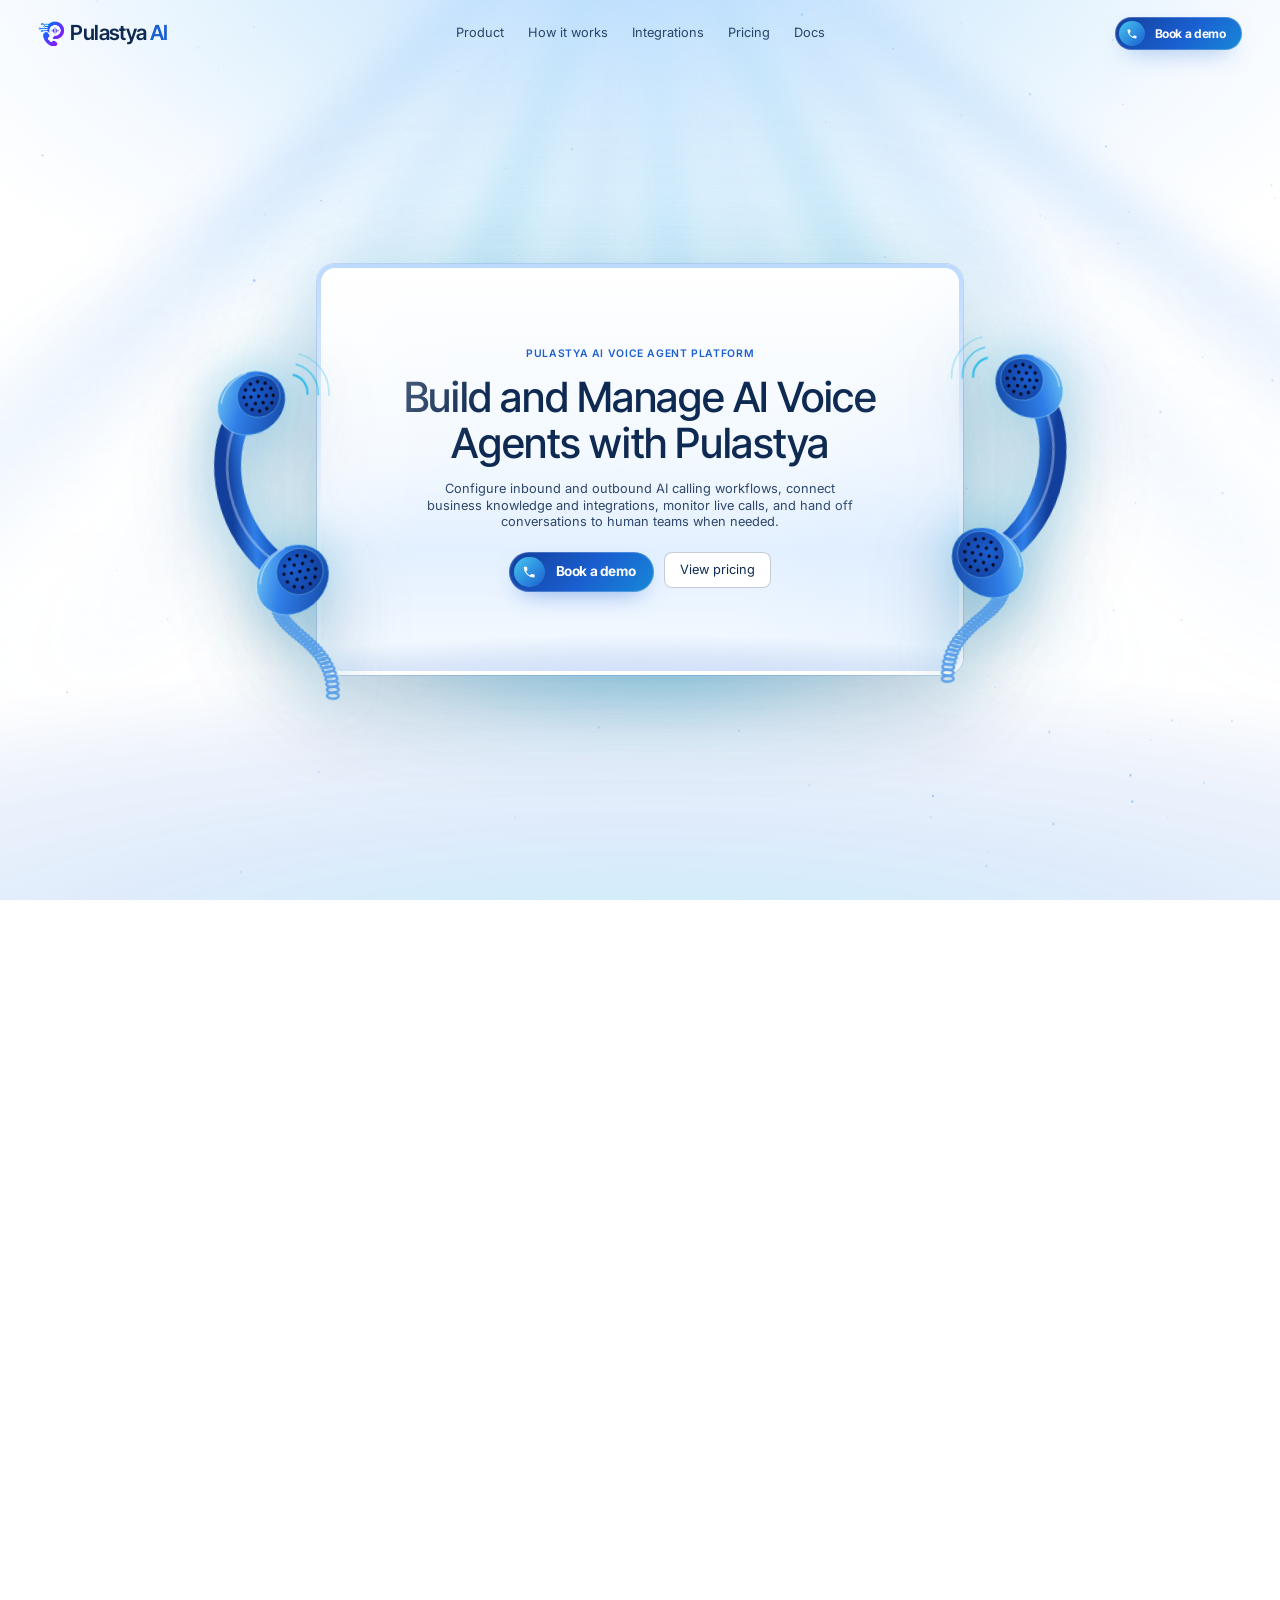
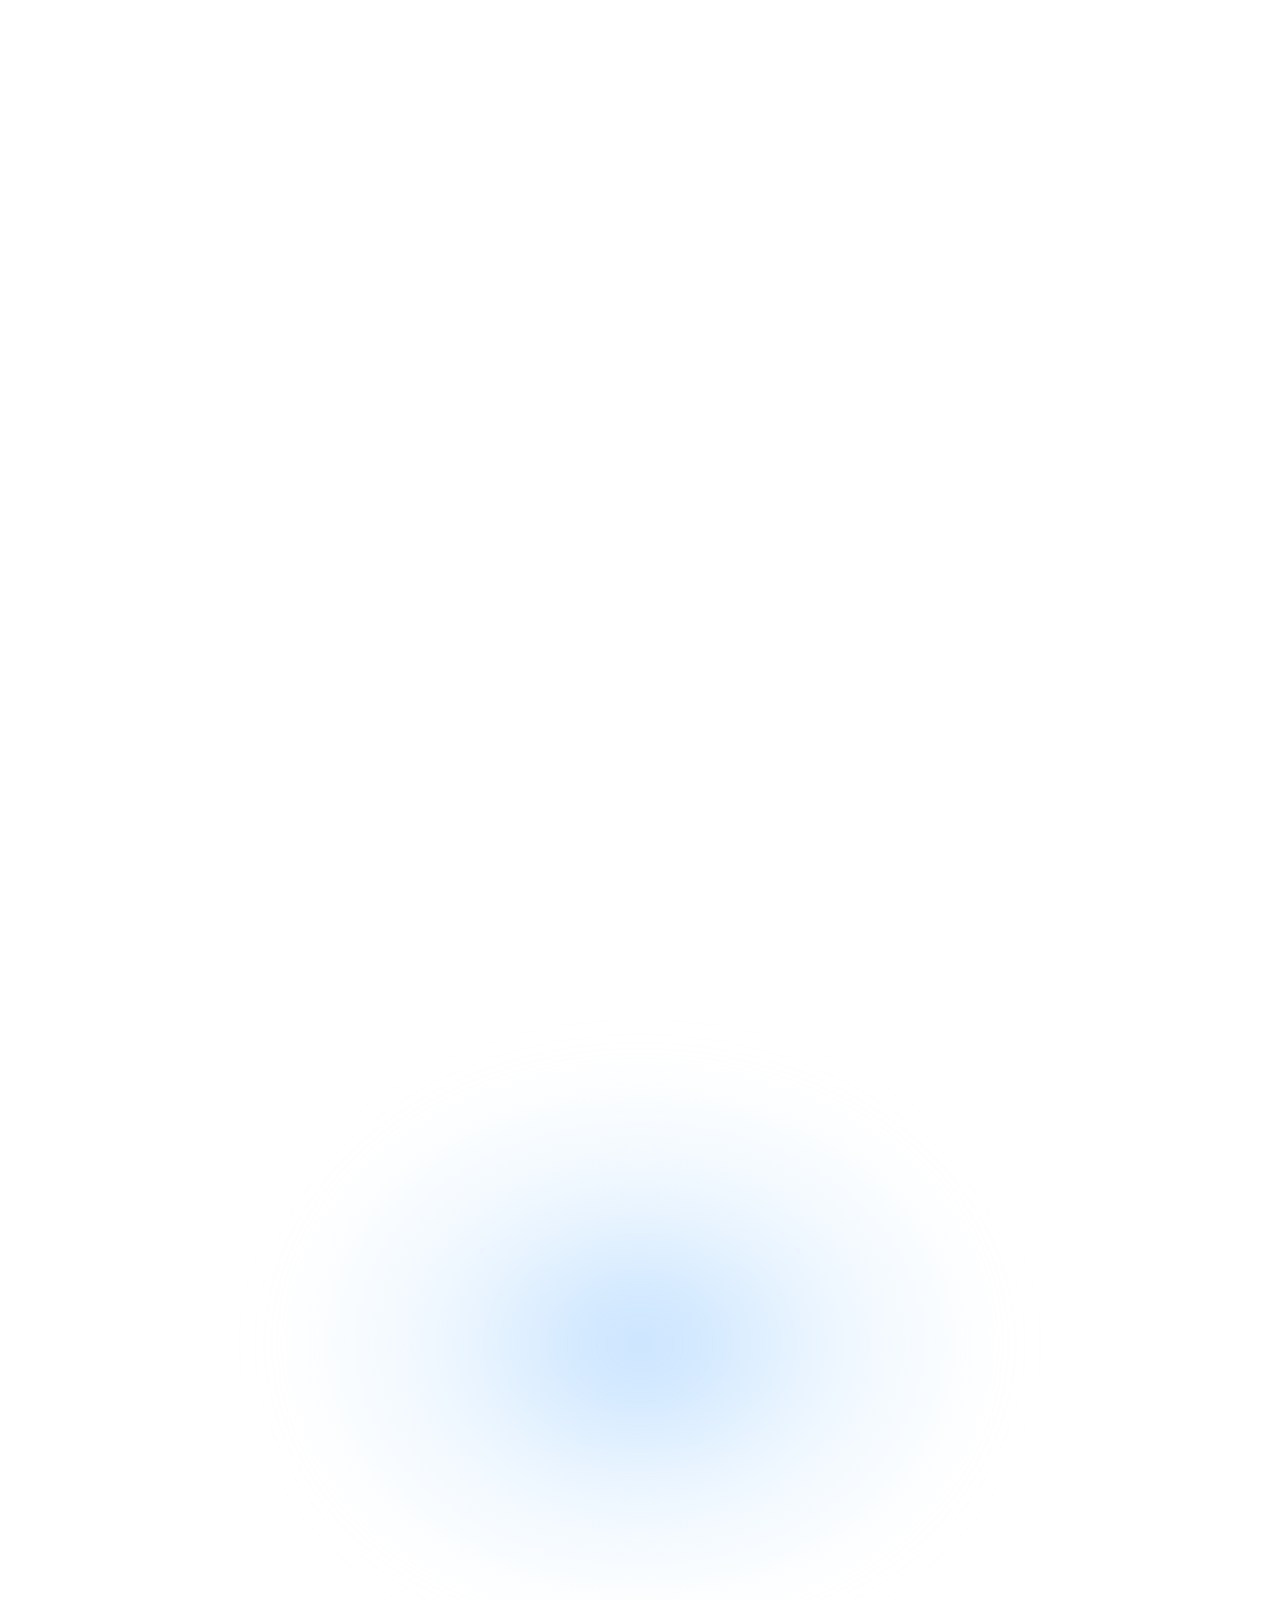
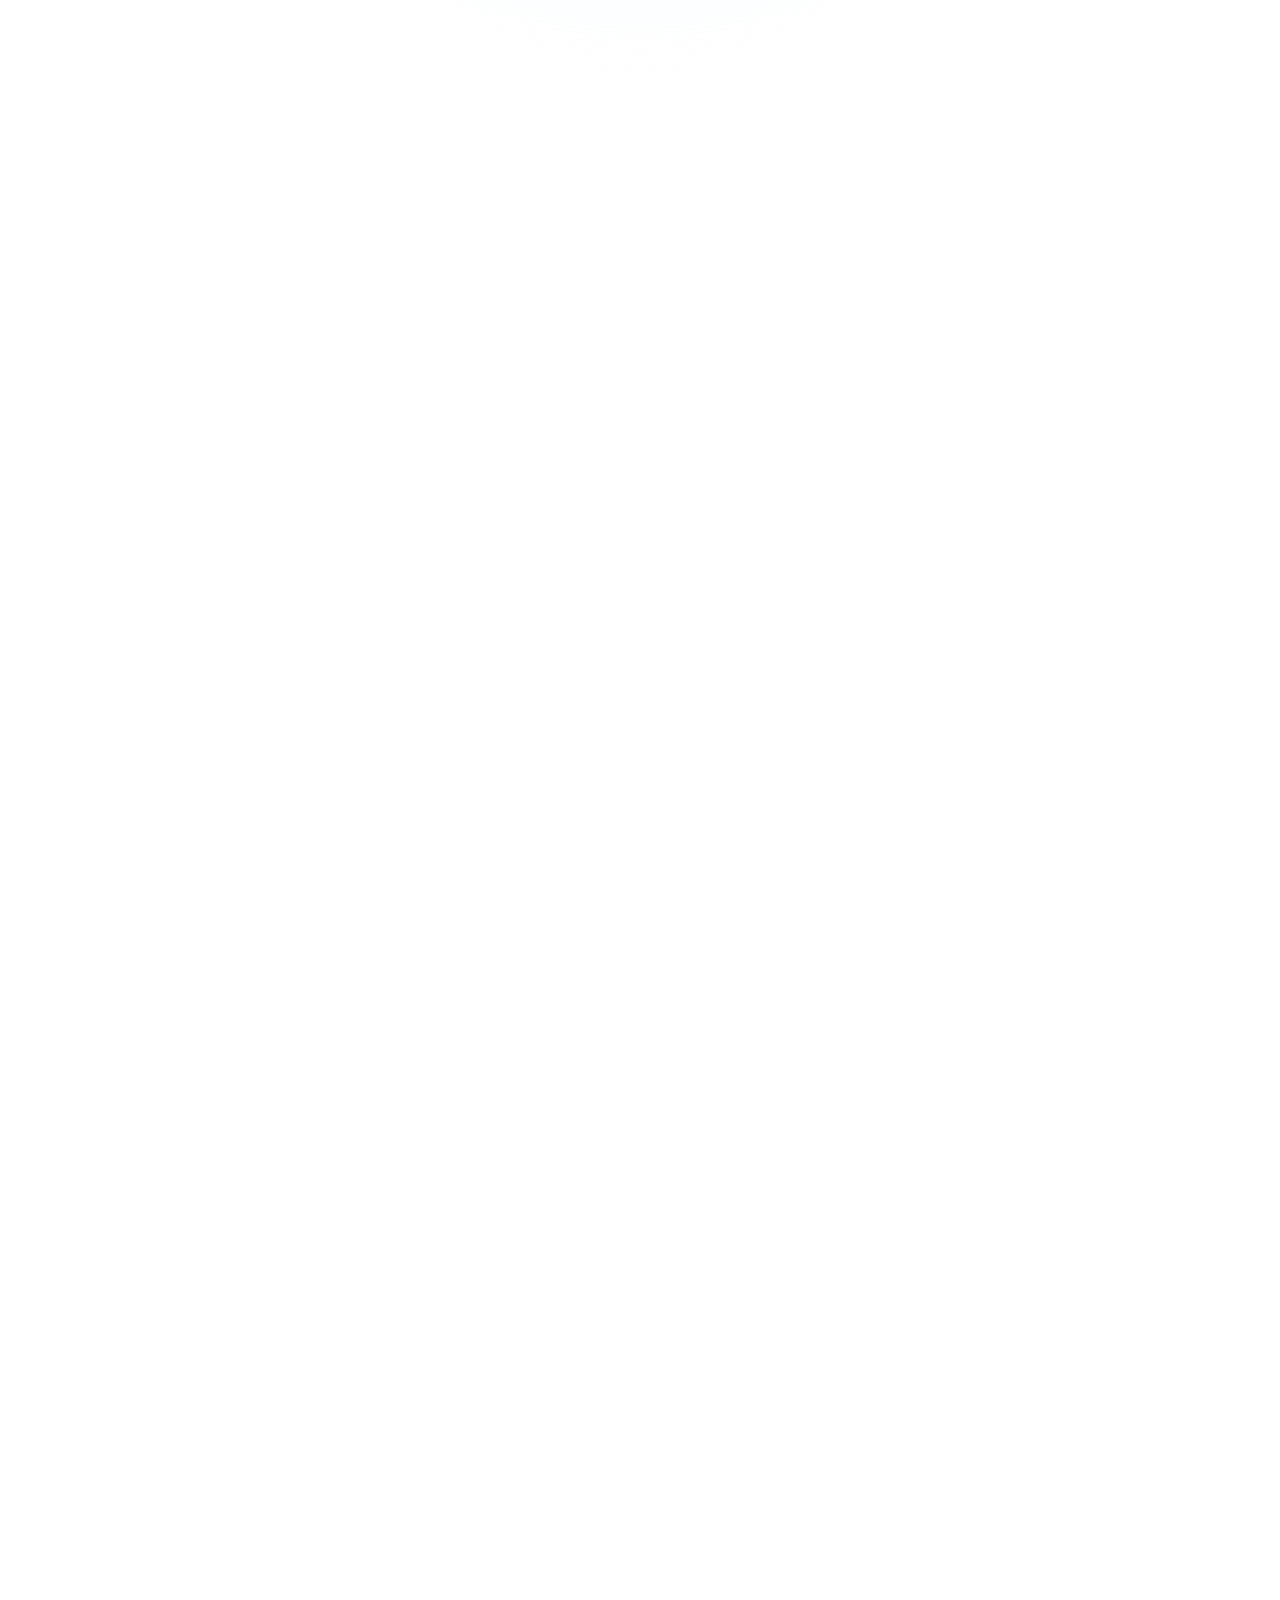
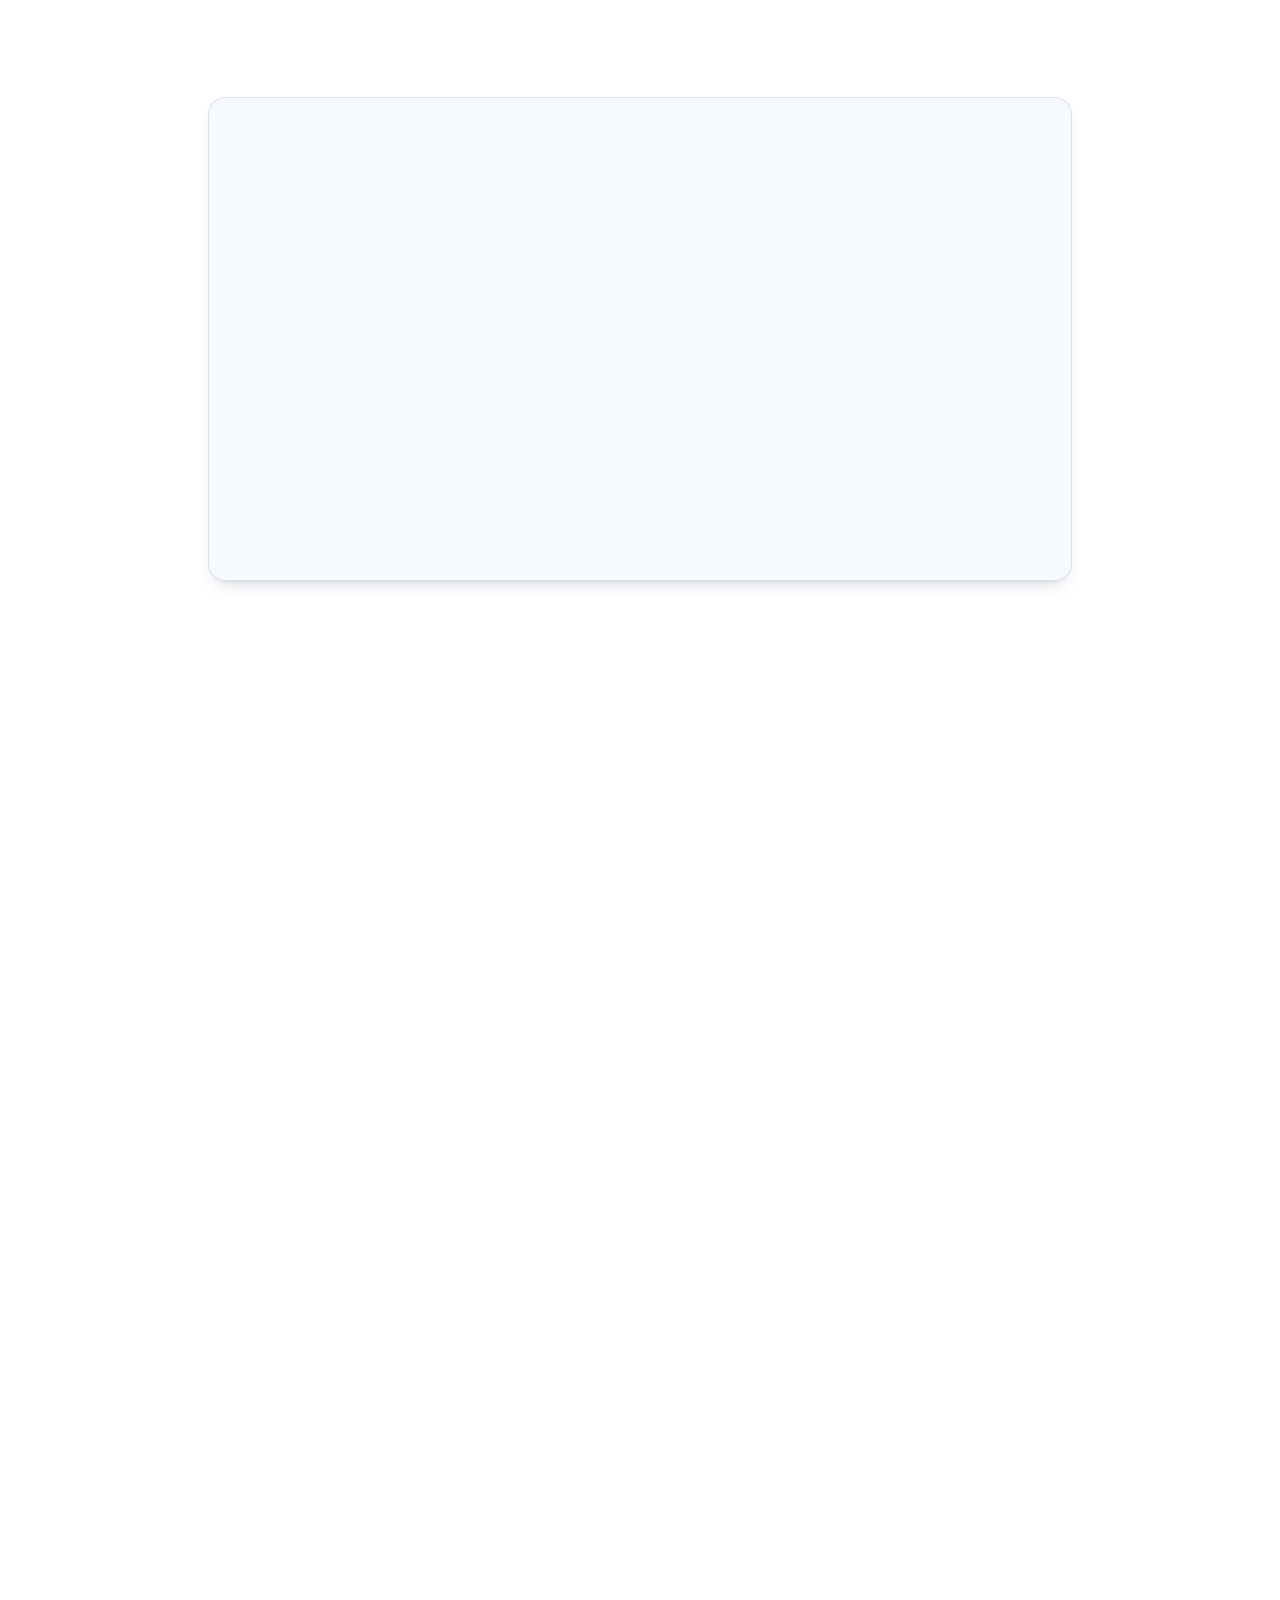
==== commit 028741e4: "Theme Change" ====
--- a/index.html
+++ b/index.html
@@ -7,8 +7,8 @@
   <meta name="description" content="Pulastya AI lets you configure inbound and outbound AI calling, connect knowledge and prompts, monitor live calls and hand off to human teams.">
   <meta name="robots" content="index, follow, max-image-preview:large">
   <link rel="canonical" href="https://pulastya.sdlccorp.com/">
-  <meta name="theme-color" content="#000000">
-  <meta name="color-scheme" content="dark">
+  <meta name="theme-color" content="#ffffff">
+  <meta name="color-scheme" content="light">
   <meta property="og:type" content="website">
   <meta property="og:site_name" content="Pulastya AI">
   <meta property="og:title" content="Pulastya AI | Build, Deploy &amp; Manage AI Voice Agents">
@@ -29,11 +29,11 @@
   <link rel="preconnect" href="https://fonts.googleapis.com">
   <link rel="preconnect" href="https://fonts.gstatic.com" crossorigin>
   <link rel="stylesheet" href="https://fonts.googleapis.com/css2?family=Inter:wght@400;500;600&family=Inter+Tight:wght@500;600;700&display=swap">
-  <link rel="stylesheet" href="/assets/css/style.css?v=20260916-21">
+  <link rel="stylesheet" href="/assets/css/style.css?v=20260917-01">
   <script>!function(d,w){var r=d.documentElement,m=function(q){return w.matchMedia&&w.matchMedia(q).matches};r.className=r.className.replace("no-js","js");if(!m("(prefers-reduced-motion: reduce)")&&m("(min-width: 810px)"))r.classList.add("cine");setTimeout(function(){if(!r.classList.contains("anim-ready")){r.classList.remove("cine");r.classList.add("anim-ready")}},4000)}(document,window);</script>
   <script defer src="/assets/js/vendor/gsap.min.js"></script>
   <script defer src="/assets/js/vendor/ScrollTrigger.min.js"></script>
-  <script defer src="/assets/js/main.js?v=20260916-21"></script>
+  <script defer src="/assets/js/main.js?v=20260917-01"></script>
   <script type="application/ld+json">{"@context":"https://schema.org","@type":"Organization","@id":"https://pulastya.sdlccorp.com/#organization","name":"Pulastya AI","url":"https://pulastya.sdlccorp.com/","logo":"https://pulastya.sdlccorp.com/assets/img/logo.png","contactPoint":[{"@type":"ContactPoint","contactType":"sales","email":"marketing@sdlccorp.com"},{"@type":"ContactPoint","contactType":"customer support","email":"support@sdlccorp.com"}]}</script>
   <script type="application/ld+json">{"@context":"https://schema.org","@type":"WebSite","@id":"https://pulastya.sdlccorp.com/#website","name":"Pulastya AI","url":"https://pulastya.sdlccorp.com/","publisher":{"@id":"https://pulastya.sdlccorp.com/#organization"}}</script>
   <script type="application/ld+json">{"@context":"https://schema.org","@type":"FAQPage","mainEntity":[{"@type":"Question","name":"What is Pulastya AI?","acceptedAnswer":{"@type":"Answer","text":"Pulastya AI is a platform for building, testing and managing AI voice agents that handle inbound and outbound business calls."}},{"@type":"Question","name":"Which telephony providers does Pulastya support?","acceptedAnswer":{"@type":"Answer","text":"Twilio is the default provider. Exotel is also supported for basic call flows: outbound connect, connect-to-flow, inbound webhook, status callbacks and transfer. Real-time OpenAI voice streaming currently runs on Twilio."}},{"@type":"Question","name":"Do I need my own API keys?","acceptedAnswer":{"@type":"Answer","text":"Yes. Pulastya uses a bring-your-own-key model. You add your Twilio or Exotel credentials and your OpenAI API key; they are saved encrypted and masked in the interface."}},{"@type":"Question","name":"How does the agent know about my business?","acceptedAnswer":{"@type":"Answer","text":"You set the agent's behaviour with a prompt template, starting from domains such as Healthcare, Banking or Hospitality, and upload PDF documents to Knowledge that the agent can cite during calls."}},{"@type":"Question","name":"Can a call be handed to a person?","acceptedAnswer":{"@type":"Answer","text":"Yes. Calls can be transferred to your team, and transferred calls have their own status, filter and total on the dashboard."}},{"@type":"Question","name":"Can I test the agent before going live?","acceptedAnswer":{"@type":"Answer","text":"Yes. You can run a browser test call with your live microphone, AI audio and a live transcript, or check responses in Test AI Chat."}},{"@type":"Question","name":"What do I see after each call?","acceptedAnswer":{"@type":"Answer","text":"Call history shows each call's status with its transcript, and call records include a summary, intent and sentiment. You can also export the call list."}},{"@type":"Question","name":"Which voices are available?","acceptedAnswer":{"@type":"Answer","text":"You can choose Twilio Polly voices (Amazon Polly or Google TTS), OpenAI TTS or ElevenLabs, including Indian, British and US English voices."}},{"@type":"Question","name":"How much does Pulastya cost?","acceptedAnswer":{"@type":"Answer","text":"Pricing is shared on request based on your use case and call volume. Contact the team and we will share pricing and deployment options."}}]}</script>
@@ -42,7 +42,7 @@
 <a class="skip-link" href="#main">Skip to content</a>
 <header class="site-header">
   <nav class="nav container container--wide" aria-label="Primary">
-    <a class="logo" href="/" aria-label="Pulastya AI home"><img src="/assets/img/brand/pulastya-mark-white-96.png" alt="" width="32" height="32"><span>Pulastya <b>AI</b></span></a>
+    <a class="logo" href="/" aria-label="Pulastya AI home"><img src="/assets/img/brand/pulastya-mark-96.png" alt="" width="32" height="32"><span>Pulastya <b>AI</b></span></a>
     <div class="nav__links" id="nav-links">
       <a class="nav__link" href="/#product">Product</a>
       <a class="nav__link" href="/#how-it-works">How it works</a>
@@ -58,11 +58,11 @@
   </nav>
 </header>
 <svg class="svg-sprite" width="0" height="0" aria-hidden="true" focusable="false"><defs>
-<linearGradient id="hs-body" x1="0" y1="0" x2="1" y2="1"><stop offset="0" stop-color="#7f98ff"/><stop offset=".4" stop-color="#2f45c4"/><stop offset="1" stop-color="#0a1048"/></linearGradient>
-<linearGradient id="hs-handle" x1="0" y1="0" x2="1" y2="0"><stop offset="0" stop-color="#1a2886"/><stop offset=".45" stop-color="#4c68f0"/><stop offset="1" stop-color="#0c1452"/></linearGradient>
-<linearGradient id="hs-edge" x1="0" y1="0" x2="1" y2="1"><stop offset="0" stop-color="#eef2ff" stop-opacity=".9"/><stop offset=".6" stop-color="#7d95ff" stop-opacity=".4"/><stop offset="1" stop-color="#3f6fff" stop-opacity=".1"/></linearGradient>
-<radialGradient id="hs-face" cx="40%" cy="35%" r="70%"><stop offset="0" stop-color="#3b54d8"/><stop offset="1" stop-color="#0e1660"/></radialGradient>
-<symbol id="handset" viewBox="0 0 300 680"><g fill="none" stroke="#6f8cff" stroke-width="4.5" opacity=".9"><ellipse cx="150.0" cy="478.0" rx="11" ry="5.5" transform="rotate(-35.0 150.0 478.0)"/><ellipse cx="150.4" cy="485.0" rx="11" ry="5.5" transform="rotate(-33.4 150.4 485.0)"/><ellipse cx="151.7" cy="491.6" rx="11" ry="5.5" transform="rotate(-31.8 151.7 491.6)"/><ellipse cx="153.7" cy="498.0" rx="11" ry="5.5" transform="rotate(-30.2 153.7 498.0)"/><ellipse cx="156.3" cy="504.1" rx="11" ry="5.5" transform="rotate(-28.6 156.3 504.1)"/><ellipse cx="159.6" cy="510.0" rx="11" ry="5.5" transform="rotate(-27.0 159.6 510.0)"/><ellipse cx="163.3" cy="515.7" rx="11" ry="5.5" transform="rotate(-25.4 163.3 515.7)"/><ellipse cx="167.6" cy="521.3" rx="11" ry="5.5" transform="rotate(-23.8 167.6 521.3)"/><ellipse cx="172.2" cy="526.9" rx="11" ry="5.5" transform="rotate(-22.2 172.2 526.9)"/><ellipse cx="177.1" cy="532.3" rx="11" ry="5.5" transform="rotate(-20.6 177.1 532.3)"/><ellipse cx="182.2" cy="537.8" rx="11" ry="5.5" transform="rotate(-19.0 182.2 537.8)"/><ellipse cx="187.5" cy="543.4" rx="11" ry="5.5" transform="rotate(-17.4 187.5 543.4)"/><ellipse cx="192.9" cy="549.0" rx="11" ry="5.5" transform="rotate(-15.8 192.9 549.0)"/><ellipse cx="198.3" cy="554.8" rx="11" ry="5.5" transform="rotate(-14.2 198.3 554.8)"/><ellipse cx="203.6" cy="560.7" rx="11" ry="5.5" transform="rotate(-12.6 203.6 560.7)"/><ellipse cx="208.8" cy="566.8" rx="11" ry="5.5" transform="rotate(-11.0 208.8 566.8)"/><ellipse cx="213.7" cy="573.2" rx="11" ry="5.5" transform="rotate(-9.4 213.7 573.2)"/><ellipse cx="218.4" cy="579.9" rx="11" ry="5.5" transform="rotate(-7.8 218.4 579.9)"/><ellipse cx="222.8" cy="586.9" rx="11" ry="5.5" transform="rotate(-6.2 222.8 586.9)"/><ellipse cx="226.7" cy="594.2" rx="11" ry="5.5" transform="rotate(-4.6 226.7 594.2)"/><ellipse cx="230.1" cy="602.1" rx="11" ry="5.5" transform="rotate(-3.0 230.1 602.1)"/><ellipse cx="233.0" cy="610.3" rx="11" ry="5.5" transform="rotate(-1.4 233.0 610.3)"/><ellipse cx="235.1" cy="619.1" rx="11" ry="5.5" transform="rotate(0.2 235.1 619.1)"/><ellipse cx="236.6" cy="628.4" rx="11" ry="5.5" transform="rotate(1.8 236.6 628.4)"/><ellipse cx="237.3" cy="638.3" rx="11" ry="5.5" transform="rotate(3.4 237.3 638.3)"/><ellipse cx="237.1" cy="648.8" rx="11" ry="5.5" transform="rotate(5.0 237.1 648.8)"/><ellipse cx="236.0" cy="660.0" rx="11" ry="5.5" transform="rotate(6.6 236.0 660.0)"/></g><path d="M118 128 C66 196 70 340 168 420" fill="none" stroke="url(#hs-handle)" stroke-width="50" stroke-linecap="round"/><path d="M104 150 C70 214 76 330 150 396" fill="none" stroke="#fff" stroke-opacity=".32" stroke-width="5" stroke-linecap="round"/><g fill="none" stroke-linecap="round"><path d="M225.6 60.1 A 34 34 0 0 1 247.5 97.9" stroke="#b9c8ff" stroke-opacity="0.85" stroke-width="4"/><path d="M232.5 41.3 A 54 54 0 0 1 267.2 101.4" stroke="#b9c8ff" stroke-opacity="0.60" stroke-width="3.2"/><path d="M239.3 22.5 A 74 74 0 0 1 286.9 104.8" stroke="#b9c8ff" stroke-opacity="0.35" stroke-width="2.4"/></g><g transform="translate(142 104) rotate(-28)"><ellipse rx="66" ry="56" fill="url(#hs-body)" stroke="url(#hs-edge)" stroke-width="1.5"/><ellipse cx="18.48" cy="-2.8000000000000003" rx="40" ry="38.4" fill="url(#hs-face)" stroke="#9fb6ff" stroke-opacity=".45" stroke-width="1.5"/><g transform="translate(18.5 -2.8)"><circle cx="0.0" cy="0.0" r="3.1" fill="#02051c"/><circle cx="12.6" cy="6.9" r="3.1" fill="#02051c"/><circle cx="0.3" cy="14.4" r="3.1" fill="#02051c"/><circle cx="-12.3" cy="7.5" r="3.1" fill="#02051c"/><circle cx="-12.6" cy="-6.9" r="3.1" fill="#02051c"/><circle cx="-0.3" cy="-14.4" r="3.1" fill="#02051c"/><circle cx="12.3" cy="-7.5" r="3.1" fill="#02051c"/><circle cx="27.2" cy="0.0" r="3.1" fill="#02051c"/><circle cx="23.6" cy="13.6" r="3.1" fill="#02051c"/><circle cx="13.6" cy="23.6" r="3.1" fill="#02051c"/><circle cx="0.0" cy="27.2" r="3.1" fill="#02051c"/><circle cx="-13.6" cy="23.6" r="3.1" fill="#02051c"/><circle cx="-23.6" cy="13.6" r="3.1" fill="#02051c"/><circle cx="-27.2" cy="0.0" r="3.1" fill="#02051c"/><circle cx="-23.6" cy="-13.6" r="3.1" fill="#02051c"/><circle cx="-13.6" cy="-23.6" r="3.1" fill="#02051c"/><circle cx="-0.0" cy="-27.2" r="3.1" fill="#02051c"/><circle cx="13.6" cy="-23.6" r="3.1" fill="#02051c"/><circle cx="23.6" cy="-13.6" r="3.1" fill="#02051c"/></g><path d="M-46.199999999999996 -30.800000000000004 A 66 56 0 0 1 23.099999999999998 -51.52" fill="none" stroke="#fff" stroke-opacity=".45" stroke-width="3" stroke-linecap="round"/></g><g transform="translate(184 438) rotate(-34)"><ellipse rx="72" ry="60" fill="url(#hs-body)" stroke="url(#hs-edge)" stroke-width="1.5"/><ellipse cx="20.160000000000004" cy="-3" rx="44" ry="42.239999999999995" fill="url(#hs-face)" stroke="#9fb6ff" stroke-opacity=".45" stroke-width="1.5"/><g transform="translate(20.2 -3.0)"><circle cx="0.0" cy="0.0" r="3.1" fill="#02051c"/><circle cx="13.9" cy="7.6" r="3.1" fill="#02051c"/><circle cx="0.4" cy="15.8" r="3.1" fill="#02051c"/><circle cx="-13.5" cy="8.2" r="3.1" fill="#02051c"/><circle cx="-13.9" cy="-7.6" r="3.1" fill="#02051c"/><circle cx="-0.4" cy="-15.8" r="3.1" fill="#02051c"/><circle cx="13.5" cy="-8.2" r="3.1" fill="#02051c"/><circle cx="29.9" cy="0.0" r="3.1" fill="#02051c"/><circle cx="25.9" cy="15.0" r="3.1" fill="#02051c"/><circle cx="15.0" cy="25.9" r="3.1" fill="#02051c"/><circle cx="0.0" cy="29.9" r="3.1" fill="#02051c"/><circle cx="-15.0" cy="25.9" r="3.1" fill="#02051c"/><circle cx="-25.9" cy="15.0" r="3.1" fill="#02051c"/><circle cx="-29.9" cy="0.0" r="3.1" fill="#02051c"/><circle cx="-25.9" cy="-15.0" r="3.1" fill="#02051c"/><circle cx="-15.0" cy="-25.9" r="3.1" fill="#02051c"/><circle cx="-0.0" cy="-29.9" r="3.1" fill="#02051c"/><circle cx="15.0" cy="-25.9" r="3.1" fill="#02051c"/><circle cx="25.9" cy="-15.0" r="3.1" fill="#02051c"/></g><path d="M-50.4 -33 A 72 60 0 0 1 25.2 -55.2" fill="none" stroke="#fff" stroke-opacity=".45" stroke-width="3" stroke-linecap="round"/></g></symbol>
+<linearGradient id="hs-body" x1="0" y1="0" x2="1" y2="1"><stop offset="0" stop-color="#7fd8f5"/><stop offset=".4" stop-color="#2f7fe8"/><stop offset="1" stop-color="#123f9c"/></linearGradient>
+<linearGradient id="hs-handle" x1="0" y1="0" x2="1" y2="0"><stop offset="0" stop-color="#123f9c"/><stop offset=".45" stop-color="#2f7fe8"/><stop offset="1" stop-color="#0f4bb3"/></linearGradient>
+<linearGradient id="hs-edge" x1="0" y1="0" x2="1" y2="1"><stop offset="0" stop-color="#ffffff" stop-opacity=".9"/><stop offset=".6" stop-color="#7fd8f5" stop-opacity=".5"/><stop offset="1" stop-color="#17b7e8" stop-opacity=".15"/></linearGradient>
+<radialGradient id="hs-face" cx="40%" cy="35%" r="70%"><stop offset="0" stop-color="#1a5fd0"/><stop offset="1" stop-color="#123f9c"/></radialGradient>
+<symbol id="handset" viewBox="0 0 300 680"><g fill="none" stroke="#4f9ae8" stroke-width="4.5" opacity=".9"><ellipse cx="150.0" cy="478.0" rx="11" ry="5.5" transform="rotate(-35.0 150.0 478.0)"/><ellipse cx="150.4" cy="485.0" rx="11" ry="5.5" transform="rotate(-33.4 150.4 485.0)"/><ellipse cx="151.7" cy="491.6" rx="11" ry="5.5" transform="rotate(-31.8 151.7 491.6)"/><ellipse cx="153.7" cy="498.0" rx="11" ry="5.5" transform="rotate(-30.2 153.7 498.0)"/><ellipse cx="156.3" cy="504.1" rx="11" ry="5.5" transform="rotate(-28.6 156.3 504.1)"/><ellipse cx="159.6" cy="510.0" rx="11" ry="5.5" transform="rotate(-27.0 159.6 510.0)"/><ellipse cx="163.3" cy="515.7" rx="11" ry="5.5" transform="rotate(-25.4 163.3 515.7)"/><ellipse cx="167.6" cy="521.3" rx="11" ry="5.5" transform="rotate(-23.8 167.6 521.3)"/><ellipse cx="172.2" cy="526.9" rx="11" ry="5.5" transform="rotate(-22.2 172.2 526.9)"/><ellipse cx="177.1" cy="532.3" rx="11" ry="5.5" transform="rotate(-20.6 177.1 532.3)"/><ellipse cx="182.2" cy="537.8" rx="11" ry="5.5" transform="rotate(-19.0 182.2 537.8)"/><ellipse cx="187.5" cy="543.4" rx="11" ry="5.5" transform="rotate(-17.4 187.5 543.4)"/><ellipse cx="192.9" cy="549.0" rx="11" ry="5.5" transform="rotate(-15.8 192.9 549.0)"/><ellipse cx="198.3" cy="554.8" rx="11" ry="5.5" transform="rotate(-14.2 198.3 554.8)"/><ellipse cx="203.6" cy="560.7" rx="11" ry="5.5" transform="rotate(-12.6 203.6 560.7)"/><ellipse cx="208.8" cy="566.8" rx="11" ry="5.5" transform="rotate(-11.0 208.8 566.8)"/><ellipse cx="213.7" cy="573.2" rx="11" ry="5.5" transform="rotate(-9.4 213.7 573.2)"/><ellipse cx="218.4" cy="579.9" rx="11" ry="5.5" transform="rotate(-7.8 218.4 579.9)"/><ellipse cx="222.8" cy="586.9" rx="11" ry="5.5" transform="rotate(-6.2 222.8 586.9)"/><ellipse cx="226.7" cy="594.2" rx="11" ry="5.5" transform="rotate(-4.6 226.7 594.2)"/><ellipse cx="230.1" cy="602.1" rx="11" ry="5.5" transform="rotate(-3.0 230.1 602.1)"/><ellipse cx="233.0" cy="610.3" rx="11" ry="5.5" transform="rotate(-1.4 233.0 610.3)"/><ellipse cx="235.1" cy="619.1" rx="11" ry="5.5" transform="rotate(0.2 235.1 619.1)"/><ellipse cx="236.6" cy="628.4" rx="11" ry="5.5" transform="rotate(1.8 236.6 628.4)"/><ellipse cx="237.3" cy="638.3" rx="11" ry="5.5" transform="rotate(3.4 237.3 638.3)"/><ellipse cx="237.1" cy="648.8" rx="11" ry="5.5" transform="rotate(5.0 237.1 648.8)"/><ellipse cx="236.0" cy="660.0" rx="11" ry="5.5" transform="rotate(6.6 236.0 660.0)"/></g><path d="M118 128 C66 196 70 340 168 420" fill="none" stroke="url(#hs-handle)" stroke-width="50" stroke-linecap="round"/><path d="M104 150 C70 214 76 330 150 396" fill="none" stroke="#fff" stroke-opacity=".32" stroke-width="5" stroke-linecap="round"/><g fill="none" stroke-linecap="round"><path d="M225.6 60.1 A 34 34 0 0 1 247.5 97.9" stroke="#17b7e8" stroke-opacity="0.85" stroke-width="4"/><path d="M232.5 41.3 A 54 54 0 0 1 267.2 101.4" stroke="#17b7e8" stroke-opacity="0.60" stroke-width="3.2"/><path d="M239.3 22.5 A 74 74 0 0 1 286.9 104.8" stroke="#17b7e8" stroke-opacity="0.35" stroke-width="2.4"/></g><g transform="translate(142 104) rotate(-28)"><ellipse rx="66" ry="56" fill="url(#hs-body)" stroke="url(#hs-edge)" stroke-width="1.5"/><ellipse cx="18.48" cy="-2.8000000000000003" rx="40" ry="38.4" fill="url(#hs-face)" stroke="#7fd8f5" stroke-opacity=".45" stroke-width="1.5"/><g transform="translate(18.5 -2.8)"><circle cx="0.0" cy="0.0" r="3.1" fill="#02051c"/><circle cx="12.6" cy="6.9" r="3.1" fill="#02051c"/><circle cx="0.3" cy="14.4" r="3.1" fill="#02051c"/><circle cx="-12.3" cy="7.5" r="3.1" fill="#02051c"/><circle cx="-12.6" cy="-6.9" r="3.1" fill="#02051c"/><circle cx="-0.3" cy="-14.4" r="3.1" fill="#02051c"/><circle cx="12.3" cy="-7.5" r="3.1" fill="#02051c"/><circle cx="27.2" cy="0.0" r="3.1" fill="#02051c"/><circle cx="23.6" cy="13.6" r="3.1" fill="#02051c"/><circle cx="13.6" cy="23.6" r="3.1" fill="#02051c"/><circle cx="0.0" cy="27.2" r="3.1" fill="#02051c"/><circle cx="-13.6" cy="23.6" r="3.1" fill="#02051c"/><circle cx="-23.6" cy="13.6" r="3.1" fill="#02051c"/><circle cx="-27.2" cy="0.0" r="3.1" fill="#02051c"/><circle cx="-23.6" cy="-13.6" r="3.1" fill="#02051c"/><circle cx="-13.6" cy="-23.6" r="3.1" fill="#02051c"/><circle cx="-0.0" cy="-27.2" r="3.1" fill="#02051c"/><circle cx="13.6" cy="-23.6" r="3.1" fill="#02051c"/><circle cx="23.6" cy="-13.6" r="3.1" fill="#02051c"/></g><path d="M-46.199999999999996 -30.800000000000004 A 66 56 0 0 1 23.099999999999998 -51.52" fill="none" stroke="#fff" stroke-opacity=".45" stroke-width="3" stroke-linecap="round"/></g><g transform="translate(184 438) rotate(-34)"><ellipse rx="72" ry="60" fill="url(#hs-body)" stroke="url(#hs-edge)" stroke-width="1.5"/><ellipse cx="20.160000000000004" cy="-3" rx="44" ry="42.239999999999995" fill="url(#hs-face)" stroke="#7fd8f5" stroke-opacity=".45" stroke-width="1.5"/><g transform="translate(20.2 -3.0)"><circle cx="0.0" cy="0.0" r="3.1" fill="#02051c"/><circle cx="13.9" cy="7.6" r="3.1" fill="#02051c"/><circle cx="0.4" cy="15.8" r="3.1" fill="#02051c"/><circle cx="-13.5" cy="8.2" r="3.1" fill="#02051c"/><circle cx="-13.9" cy="-7.6" r="3.1" fill="#02051c"/><circle cx="-0.4" cy="-15.8" r="3.1" fill="#02051c"/><circle cx="13.5" cy="-8.2" r="3.1" fill="#02051c"/><circle cx="29.9" cy="0.0" r="3.1" fill="#02051c"/><circle cx="25.9" cy="15.0" r="3.1" fill="#02051c"/><circle cx="15.0" cy="25.9" r="3.1" fill="#02051c"/><circle cx="0.0" cy="29.9" r="3.1" fill="#02051c"/><circle cx="-15.0" cy="25.9" r="3.1" fill="#02051c"/><circle cx="-25.9" cy="15.0" r="3.1" fill="#02051c"/><circle cx="-29.9" cy="0.0" r="3.1" fill="#02051c"/><circle cx="-25.9" cy="-15.0" r="3.1" fill="#02051c"/><circle cx="-15.0" cy="-25.9" r="3.1" fill="#02051c"/><circle cx="-0.0" cy="-29.9" r="3.1" fill="#02051c"/><circle cx="15.0" cy="-25.9" r="3.1" fill="#02051c"/><circle cx="25.9" cy="-15.0" r="3.1" fill="#02051c"/></g><path d="M-50.4 -33 A 72 60 0 0 1 25.2 -55.2" fill="none" stroke="#fff" stroke-opacity=".45" stroke-width="3" stroke-linecap="round"/></g></symbol>
 </defs></svg>
 <main id="main">
   <div class="cinema" data-cinema>
@@ -737,7 +737,7 @@
   <div class="container">
     <div class="footer__top footer__top--4">
       <div class="footer__brand">
-        <a class="logo" href="/" aria-label="Pulastya AI home"><img src="/assets/img/brand/pulastya-mark-white-96.png" alt="" width="32" height="32"><span>Pulastya <b>AI</b></span></a>
+        <a class="logo" href="/" aria-label="Pulastya AI home"><img src="/assets/img/brand/pulastya-mark-96.png" alt="" width="32" height="32"><span>Pulastya <b>AI</b></span></a>
         <p>Pulastya AI is a platform for building, testing and managing AI voice agents for business calls.</p>
       </div>
       <nav class="footer__col" aria-labelledby="f-product">
--- a/assets/css/style.css
+++ b/assets/css/style.css
@@ -1,34 +1,43 @@
 /* ==========================================================================
    Pulastya AI — Global stylesheet
-   Dark, cinematic black/blue system. Mobile breakpoints: 74.9375rem / 50.5625rem
+   Light brand system: white/ice surfaces, navy text, blue → cyan accents.
+   Mobile breakpoints: 74.9375rem / 50.5625rem
    ========================================================================== */
 
 /* ---------- Tokens ---------- */
 :root {
-  --blue-600: #2119ff;
-  --blue-700: #0f3cc6;
-  --blue-500: #3f6fff;
-  --blue-400: #5373e5;
-  --blue-pure: #0004ff;
-  --navy-900: #0b0f4b;
-  --navy-800: #152266;
-
-  --bg: #000;
-  --bg-2: #030303;
-  --surface: #0d0d0d;
-  --surface-2: #101011;
-  --surface-3: #1d1d20;
-
-  --text: #fff;
-  --text-90: rgba(255, 255, 255, .9);
-  --text-80: rgba(255, 255, 255, .8);
-  --text-70: rgba(255, 255, 255, .7);
-  --text-60: rgba(255, 255, 255, .6);
-  --text-50: rgba(255, 255, 255, .5);
-  --text-40: rgba(255, 255, 255, .4);
-  --text-30: rgba(255, 255, 255, .3);
-  --line: rgba(255, 255, 255, .1);
-  --line-2: rgba(255, 255, 255, .2);
+  /* Brand: deep blue → cyan, taken from the Pulastya mark */
+  --blue-600: #1a5fd0;
+  --blue-700: #0f4bb3;
+  --blue-500: #2f7fe8;
+  --blue-400: #17b7e8;
+  --blue-pure: #0f4bb3;
+  --navy-900: #0f2a52;
+  --navy-800: #16386b;
+  --cyan-300: #7fd8f5;
+  --grad-brand: linear-gradient(135deg, #1a5fd0, #17b7e8);
+  --grad-brand-deep: linear-gradient(135deg, #123f9c, #1a5fd0 55%, #1789d8);
+
+  --bg: #fff;
+  --bg-2: #f2f7ff;
+  --surface: #fff;
+  --surface-2: #f6faff;
+  --surface-3: #e8f1ff;
+
+  --text: #0f2a52;
+  --text-90: rgba(15, 42, 82, .93);
+  --text-80: rgba(15, 42, 82, .86);
+  --text-70: rgba(15, 42, 82, .78);
+  --text-60: rgba(15, 42, 82, .70);
+  --text-50: rgba(15, 42, 82, .66);
+  --text-40: rgba(15, 42, 82, .52);
+  --text-30: rgba(15, 42, 82, .42);
+  --line: rgba(15, 42, 82, .12);
+  --line-2: rgba(15, 42, 82, .24);
+  --shadow-sm: 0 1px 2px rgba(15, 42, 82, .05), 0 0.75rem 1.5rem -0.875rem rgba(15, 42, 82, .28);
+  --shadow-md: 0 1.5rem 3.25rem -1.5rem rgba(15, 42, 82, .32);
+  --ok: #0f9f6a;
+  --warn: #c2700a;
 
   --font-body: "Inter", system-ui, -apple-system, "Segoe UI", Roboto, sans-serif;
   --font-head: "Inter Tight", "Inter", system-ui, -apple-system, "Segoe UI", sans-serif;
@@ -89,7 +98,7 @@
 }
 .skip-link {
   position: fixed; top: 0.75rem; left: 0.75rem; z-index: 1000;
-  background: #fff; color: #000; padding: 0.625rem 1rem; border-radius: 0.625rem;
+  background: var(--blue-600); color: #fff; padding: 0.625rem 1rem; border-radius: 0.625rem;
   transform: translateY(-160%); transition: transform .3s var(--ease-out);
 }
 .skip-link:focus { transform: none; }
@@ -128,7 +137,7 @@
 
 /* ---------- Buttons ---------- */
 .btn {
-  --btn-bg: #fff; --btn-fg: #000;
+  --btn-bg: var(--grad-brand); --btn-fg: #fff;
   position: relative;
   display: inline-flex; align-items: center; justify-content: center; gap: 0.5rem;
   height: 2.8125rem; padding: 0 1.25rem;
@@ -143,26 +152,26 @@
 .btn__label span + span { position: absolute; inset: 0; transform: translateY(110%); }
 .btn:hover .btn__label span:first-child { transform: translateY(-110%); }
 .btn:hover .btn__label span + span { transform: translateY(0); }
-.btn:hover { translate: 0 -2px; box-shadow: 0 0.625rem 2rem -0.75rem rgba(63, 111, 255, .7); }
+.btn:hover { translate: 0 -2px; box-shadow: 0 0.625rem 2rem -0.75rem rgba(26, 95, 208, .55); }
 .btn:active { scale: .98; }
 .btn--sm { height: 2.25rem; padding: 0 0.875rem; font-size: 0.875rem; border-radius: 0.5rem; }
 .btn--block { width: 100%; }
-.btn--ghost { --btn-bg: rgba(255, 255, 255, .06); --btn-fg: #fff; box-shadow: inset 0 0 0 1px var(--line); }
-.btn--ghost:hover { --btn-bg: rgba(255, 255, 255, .1); box-shadow: inset 0 0 0 1px var(--line-2); }
+.btn--ghost { --btn-bg: #fff; --btn-fg: var(--text); box-shadow: inset 0 0 0 1px var(--line-2); }
+.btn--ghost:hover { --btn-bg: var(--surface-3); --btn-fg: var(--blue-700); box-shadow: inset 0 0 0 1px rgba(26, 95, 208, .38); }
 
 /* ---------- Call button (Book a demo) ---------- */
 .call-btn {
   --cb-spring: cubic-bezier(.34, 1.3, .64, 1);
-  --cb-accent: linear-gradient(135deg, #5b8cff, #2a3cff);
+  --cb-accent: linear-gradient(135deg, #46c5f0, #1a5fd0);
   --cb-lead: 2.375rem; --cb-dot: 2.125rem; --cb-gap: 0.875rem;
   position: relative; display: inline-flex; align-items: center; gap: var(--cb-gap);
   padding: 0.375rem 1.5rem 0.375rem 0.375rem; border-radius: 3.25rem; overflow: hidden; isolation: isolate;
-  background: #000; color: #fff; white-space: nowrap; text-decoration: none;
+  background: var(--grad-brand-deep); color: #fff; white-space: nowrap; text-decoration: none;
   font-family: var(--font-body); font-size: 1.0625rem; font-weight: 700; letter-spacing: -.03em; line-height: 1;
-  box-shadow: inset 0 0 0 1px rgba(255, 255, 255, .18), 0 0.75rem 1.875rem -0.875rem rgba(63, 111, 255, .65);
+  box-shadow: inset 0 0 0 1px rgba(255, 255, 255, .22), 0 0.75rem 1.875rem -0.875rem rgba(26, 95, 208, .6);
   transition: padding .5s var(--cb-spring), box-shadow .3s var(--ease), scale .2s var(--ease-out);
 }
-.call-btn:hover, .call-btn:focus-visible { padding: 0.375rem 0.375rem 0.375rem 1.5rem; box-shadow: inset 0 0 0 1px rgba(160, 180, 255, .45), 0 0.875rem 2.25rem -0.75rem rgba(63, 111, 255, .8); }
+.call-btn:hover, .call-btn:focus-visible { padding: 0.375rem 0.375rem 0.375rem 1.5rem; box-shadow: inset 0 0 0 1px rgba(255, 255, 255, .4), 0 0.875rem 2.25rem -0.75rem rgba(26, 95, 208, .75); }
 .call-btn:active { scale: .98; }
 .call-btn__lead { flex: none; width: var(--cb-lead); height: var(--cb-lead); border-radius: 50%; display: grid; place-items: center; background: var(--cb-accent); color: #fff;
   transition: margin .5s var(--cb-spring), transform .5s var(--cb-spring), opacity .25s var(--ease); }
@@ -175,8 +184,8 @@
 .call-btn__dot { flex: none; width: var(--cb-dot); height: var(--cb-dot); border-radius: 50%; display: grid; place-items: center; }
 .call-btn__dot svg { width: 1.25rem; height: 1.25rem; }
 .call-btn__dot--accent { background: var(--cb-accent); color: #fff; }
-.call-btn__dot--light { background: #fff; color: #000; }
-.call-btn__x { flex: none; width: 0.8125rem; height: 0.875rem; color: #7d7d7d; }
+.call-btn__dot--light { background: #fff; color: var(--blue-700); }
+.call-btn__x { flex: none; width: 0.8125rem; height: 0.875rem; color: rgba(255, 255, 255, .7); }
 .call-btn--sm { --cb-lead: 2rem; --cb-dot: 1.75rem; --cb-gap: 0.75rem; padding: 0.3125rem 1.25rem 0.3125rem 0.3125rem; font-size: 0.9375rem; }
 .call-btn--sm:hover, .call-btn--sm:focus-visible { padding: 0.3125rem 0.3125rem 0.3125rem 1.25rem; }
 .call-btn--sm .call-btn__lead svg { width: 0.9375rem; height: 0.9375rem; }
@@ -193,7 +202,7 @@
   content: ""; position: absolute; left: 50%; top: -16.25rem;
   width: 150rem; height: 93.75rem; transform: translateX(-50%);
   background:
-    radial-gradient(ellipse 50% 42% at 50% 12%, rgba(95, 125, 235, .9), rgba(40, 60, 170, .6) 40%, rgba(21, 34, 102, .35) 65%, transparent 85%);
+    radial-gradient(ellipse 50% 42% at 50% 12%, rgba(139, 196, 255, .55), rgba(163, 214, 250, .34) 40%, rgba(214, 234, 255, .22) 65%, transparent 85%);
 }
 .rays::after {
   content: ""; position: absolute; left: 50%; top: -12.5rem;
@@ -201,23 +210,23 @@
   transform-origin: 50% 0%;
   background: conic-gradient(at 50% 0%,
     transparent 118deg,
-    rgba(120, 150, 255, .0) 124deg, rgba(120, 150, 255, .45) 128deg, transparent 134deg,
-    rgba(120, 150, 255, .35) 140deg, transparent 147deg,
-    rgba(140, 165, 255, .55) 154deg, transparent 159deg,
-    rgba(120, 150, 255, .30) 165deg, transparent 170deg,
-    rgba(160, 180, 255, .70) 176deg, transparent 181deg,
-    rgba(120, 150, 255, .35) 187deg, transparent 193deg,
-    rgba(140, 165, 255, .55) 200deg, transparent 206deg,
-    rgba(120, 150, 255, .30) 213deg, transparent 219deg,
-    rgba(120, 150, 255, .45) 226deg, transparent 232deg,
+    rgba(110, 175, 245, .0) 124deg, rgba(110, 175, 245, .30) 128deg, transparent 134deg,
+    rgba(110, 175, 245, .22) 140deg, transparent 147deg,
+    rgba(96, 186, 235, .34) 154deg, transparent 159deg,
+    rgba(110, 175, 245, .18) 165deg, transparent 170deg,
+    rgba(130, 200, 250, .42) 176deg, transparent 181deg,
+    rgba(110, 175, 245, .22) 187deg, transparent 193deg,
+    rgba(96, 186, 235, .34) 200deg, transparent 206deg,
+    rgba(110, 175, 245, .18) 213deg, transparent 219deg,
+    rgba(110, 175, 245, .30) 226deg, transparent 232deg,
     transparent 242deg);
   filter: blur(1.375rem);
-  opacity: .85;
+  opacity: .7;
 }
 .stars { position: absolute; inset: 0; width: 100%; height: 100%; z-index: 0; pointer-events: none; }
 .glow {
   position: absolute; border-radius: 50%; pointer-events: none; z-index: 0;
-  background: radial-gradient(closest-side, rgba(21, 34, 102, .9), rgba(11, 15, 75, .45) 55%, transparent);
+  background: radial-gradient(closest-side, rgba(150, 202, 255, .55), rgba(200, 228, 255, .3) 55%, transparent);
   filter: blur(2.5rem);
 }
 .page-top { position: relative; isolation: isolate; overflow-x: clip; }
@@ -231,7 +240,7 @@
   border-bottom: 1px solid transparent;
 }
 .site-header.is-scrolled {
-  background: rgba(0, 0, 0, .55);
+  background: rgba(255, 255, 255, .82);
   -webkit-backdrop-filter: blur(1rem) saturate(140%);
           backdrop-filter: blur(1rem) saturate(140%);
   border-bottom-color: var(--line);
@@ -247,16 +256,16 @@
   content: ""; position: absolute; left: 0; right: 0; bottom: 0; height: 1px; background: currentColor;
   transform: scaleX(0); transform-origin: right; transition: transform .45s var(--ease-out);
 }
-.nav__link:hover, .nav__link[aria-current="page"] { color: #fff; }
+.nav__link:hover, .nav__link[aria-current="page"] { color: var(--blue-700); }
 .nav__link:hover::after { transform: scaleX(1); transform-origin: left; }
 .nav__link[aria-current="page"] { font-weight: 500; }
 .nav__actions { justify-self: end; display: flex; align-items: center; gap: 1.375rem; }
 .nav__link--mobile, .nav__mobile-cta { display: none; }
 .logo img { width: 2rem; height: 2rem; }
-.logo span b { font-weight: 600; color: #fff; }
+.logo span b { font-weight: 600; color: var(--blue-600); }
 .nav__links .btn[hidden] { display: none; }
 .nav__toggle { display: none; justify-self: end; width: 2.75rem; height: 2.75rem; border-radius: 0.625rem; position: relative; }
-.nav__toggle span { position: absolute; left: 0.75rem; right: 0.75rem; height: 1.5px; background: #fff; border-radius: 2px; transition: transform .45s var(--ease-out), opacity .3s; }
+.nav__toggle span { position: absolute; left: 0.75rem; right: 0.75rem; height: 1.5px; background: var(--text); border-radius: 2px; transition: transform .45s var(--ease-out), opacity .3s; }
 .nav__toggle span:nth-child(1) { top: 1rem; }
 .nav__toggle span:nth-child(2) { top: 1.375rem; }
 .nav__toggle span:nth-child(3) { top: 1.75rem; }
@@ -269,12 +278,12 @@
 .hero__stage { position: relative; width: var(--dw); margin-inline: auto; }
 .device {
   position: relative; aspect-ratio: 808 / 514; border-radius: 1.375rem; padding: 0.3125rem;
-  background: linear-gradient(180deg, #2c3fb8, #0f1a55 40%, #0a0a12 100%);
-  box-shadow: 0 0 0 1px rgba(120, 140, 255, .25), 0 2.5rem 7.5rem -1.25rem rgba(33, 25, 255, .45), 0 0 12.5rem -2.5rem rgba(83, 115, 229, .5);
+  background: linear-gradient(180deg, #bcd9ff, #e4f0ff 40%, #ffffff 100%);
+  box-shadow: 0 0 0 1px rgba(26, 95, 208, .16), 0 2.5rem 7.5rem -1.5rem rgba(15, 42, 82, .3), 0 0 12.5rem -2.5rem rgba(23, 183, 232, .45);
 }
 .device__screen {
   position: relative; height: 100%; border-radius: 1.125rem; overflow: hidden;
-  background: linear-gradient(180deg, #070a24 0%, #141d5c 48%, #2b3ea8 66%, #0a0d2c 100%);
+  background: linear-gradient(180deg, #ffffff 0%, #f3f9ff 46%, #e3f0ff 70%, #f7fbff 100%);
   display: flex; flex-direction: column; align-items: center; justify-content: center; text-align: center;
   padding: 1.5rem 2rem; isolation: isolate;
 }
@@ -283,15 +292,15 @@
 .device__inner { position: relative; z-index: 2; display: flex; flex-direction: column; align-items: center; }
 .device__screen::after { /* glass sheen */
   content: ""; position: absolute; inset: 0; z-index: 3; pointer-events: none;
-  background: linear-gradient(115deg, rgba(255,255,255,.08) 0%, transparent 28%, transparent 70%, rgba(255,255,255,.04) 100%);
+  background: linear-gradient(115deg, rgba(255,255,255,.55) 0%, transparent 28%, transparent 70%, rgba(199, 226, 255, .22) 100%);
 }
 /* Glowing horizon: a wide, blurred band of blue light along the bottom — no grid lines. */
 .grid-floor {
   position: absolute; left: -20%; right: -20%; bottom: -10%; height: 58%; z-index: 0;
   transform-origin: 50% 100%;
   background:
-    radial-gradient(90% 78% at 50% 108%, rgba(150, 180, 255, .55) 0%, rgba(83, 115, 229, .34) 34%, rgba(33, 25, 255, .14) 60%, transparent 78%),
-    radial-gradient(42% 30% at 50% 104%, rgba(210, 225, 255, .42) 0%, transparent 70%);
+    radial-gradient(90% 78% at 50% 108%, rgba(23, 183, 232, .38) 0%, rgba(47, 127, 232, .26) 34%, rgba(26, 95, 208, .12) 60%, transparent 78%),
+    radial-gradient(42% 30% at 50% 104%, rgba(255, 255, 255, .6) 0%, transparent 70%);
   -webkit-mask-image: linear-gradient(to bottom, transparent 0%, #000 45%, #000 100%);
           mask-image: linear-gradient(to bottom, transparent 0%, #000 45%, #000 100%);
 }
@@ -301,26 +310,26 @@
 .hero__orbit {
   position: absolute; left: 50%; top: 50%; width: 130%; aspect-ratio: 1; z-index: -1;
   transform: translate(-50%, -50%) rotateX(74deg) scale(var(--os, 1)); border-radius: 50%;
-  border: 1px solid rgba(120, 150, 255, .22);
-  box-shadow: 0 0 3.75rem rgba(63, 111, 255, .15) inset;
+  border: 1px solid rgba(26, 95, 208, .18);
+  box-shadow: 0 0 3.75rem rgba(23, 183, 232, .18) inset;
   pointer-events: none;
 }
 .hero__orbit::before {
   content: ""; position: absolute; top: -0.3125rem; left: 50%; width: 0.625rem; height: 0.625rem; border-radius: 50%;
-  background: #bcd0ff; box-shadow: 0 0 1.25rem 0.375rem rgba(120, 150, 255, .9);
+  background: var(--blue-400); box-shadow: 0 0 1.25rem 0.375rem rgba(23, 183, 232, .55);
 }
 .hero__orbit--2 { width: 160%; opacity: .6; }
 .hero__orbit--2::before { left: 22%; top: 8%; }
 .hero__reflection {
   position: absolute; left: 10%; right: 10%; bottom: -5rem; height: 7.5rem; z-index: -1;
-  background: radial-gradient(ellipse at 50% 0%, rgba(63, 111, 255, .45), transparent 70%); filter: blur(1.25rem);
+  background: radial-gradient(ellipse at 50% 0%, rgba(23, 183, 232, .32), transparent 70%); filter: blur(1.25rem);
 }
 
 /* ---------- Report section ---------- */
 .report { position: relative; padding-top: 7.5rem; overflow: hidden; }
 .report__bg {
   position: absolute; inset: 0; z-index: 0; overflow: hidden;
-  background: linear-gradient(180deg, #000 0%, var(--navy-900) 30%, var(--navy-800) 70%, #3a53c4 100%);
+  background: linear-gradient(180deg, #ffffff 0%, #f2f8ff 30%, #e6f1ff 70%, #d5e9ff 100%);
 }
 .report__bg .grid-floor { height: 55%; bottom: -10%; opacity: .6; animation-duration: 5s; }
 .report__head { position: relative; z-index: 2; display: flex; flex-direction: column; align-items: center; text-align: center; gap: 1.5rem; margin-bottom: 5rem; }
@@ -328,23 +337,23 @@
 .report__stage { position: relative; z-index: 2; height: 26.25rem; max-width: 66.25rem; margin-inline: auto; }
 .console {
   position: absolute; left: calc(50% - 17.125rem); bottom: -1px; width: 34.25rem; height: 21.25rem;
-  background: rgba(10, 10, 12, .92); border: 1px solid rgba(255, 255, 255, .06); border-bottom: 0;
+  background: rgba(255, 255, 255, .94); border: 1px solid var(--line); border-bottom: 0;
   border-radius: 1.375rem 1.375rem 0 0; padding: 1.375rem 2.25rem; overflow: hidden;
-  font-family: var(--font-mono); font-size: 0.6875rem; line-height: 1.55; color: rgba(255, 255, 255, .55);
-  box-shadow: 0 -1.875rem 5rem -1.25rem rgba(0, 0, 0, .6);
+  font-family: var(--font-mono); font-size: 0.6875rem; line-height: 1.55; color: var(--text-70);
+  box-shadow: 0 -1.875rem 5rem -1.25rem rgba(15, 42, 82, .25);
 }
 .console__row { display: grid; grid-template-columns: 6rem 1fr; gap: 0.625rem; margin-bottom: 0.875rem; white-space: pre-wrap; }
-.console__row b { font-weight: 400; color: rgba(255, 255, 255, .8); }
-.console__caret { display: inline-block; width: 0.4375rem; height: 0.75rem; background: rgba(160, 180, 255, .9); vertical-align: -2px; }
-.console::after { content: ""; position: absolute; inset: auto 0 0 0; height: 40%; background: linear-gradient(transparent, rgba(10,10,12,.95)); }
+.console__row b { font-weight: 400; color: var(--text); }
+.console__caret { display: inline-block; width: 0.4375rem; height: 0.75rem; background: var(--blue-500); vertical-align: -2px; }
+.console::after { content: ""; position: absolute; inset: auto 0 0 0; height: 40%; background: linear-gradient(transparent, rgba(255,255,255,.95)); }
 .glass-card {
   position: absolute; width: 16.875rem; padding: 1.125rem 1.25rem 1.25rem; border-radius: var(--r-md);
-  background: linear-gradient(160deg, rgba(92, 120, 230, .75), rgba(33, 52, 160, .72));
-  border: 1px solid rgba(255, 255, 255, .18);
+  background: linear-gradient(160deg, rgba(255, 255, 255, .95), rgba(234, 244, 255, .92));
+  border: 1px solid rgba(26, 95, 208, .18);
   -webkit-backdrop-filter: blur(1.25rem); backdrop-filter: blur(1.25rem);
-  box-shadow: 0 1.25rem 3.75rem -1.25rem rgba(0, 0, 30, .6), inset 0 1px 0 rgba(255, 255, 255, .15);
-}
-.glass-card__icon { width: 2rem; height: 2rem; border-radius: 0.5rem; display: grid; place-items: center; background: rgba(255, 255, 255, .08); border: 1px solid rgba(255, 255, 255, .15); margin-bottom: 2.375rem; }
+  box-shadow: var(--shadow-md), inset 0 1px 0 rgba(255, 255, 255, .8);
+}
+.glass-card__icon { width: 2rem; height: 2rem; border-radius: 0.5rem; display: grid; place-items: center; background: var(--surface-3); border: 1px solid rgba(26, 95, 208, .16); color: var(--blue-600); margin-bottom: 2.375rem; }
 .glass-card__icon svg { width: 1rem; height: 1rem; }
 .glass-card h3 { font-family: var(--font-head); font-size: 1.0625rem; font-weight: 500; letter-spacing: -.01em; margin-bottom: 0.625rem; }
 .glass-card p { font-size: 1rem; line-height: 1.3; color: var(--text-70); }
@@ -356,6 +365,7 @@
 .tabs-card {
   display: grid; grid-template-columns: 1fr 26.6875rem; gap: 2.5rem; padding: 3.75rem;
   background: var(--surface); border: 1px solid var(--line); border-radius: var(--r-xl);
+  box-shadow: var(--shadow-sm);
   min-height: 37.25rem;
 }
 .tabs-card__left { display: flex; flex-direction: column; justify-content: space-between; gap: 2.5rem; }
@@ -367,7 +377,7 @@
 }
 .tab sup { font-family: var(--font-body); font-size: 1rem; line-height: 1; margin-top: 0.625rem; font-weight: 400; letter-spacing: 0; }
 .tab:hover { color: var(--text-80); }
-.tab[aria-selected="true"] { color: #fff; }
+.tab[aria-selected="true"] { color: var(--text); }
 .tabs-card__note { display: flex; flex-direction: column; align-items: flex-start; gap: 1.25rem; }
 .tabs-card__note p { color: var(--text-70); max-width: 28ch; }
 .tab-panels { position: relative; border-radius: var(--r-xl); overflow: hidden; min-height: 29.75rem; }
@@ -394,7 +404,7 @@
   background: rgba(20, 22, 50, .35); -webkit-backdrop-filter: blur(1.125rem); backdrop-filter: blur(1.125rem); border: 1px solid rgba(255,255,255,.06);
 }
 .tab-panel__caption p { color: var(--text-80); line-height: 1.3; }
-.icon-chip { flex: none; width: 2.875rem; height: 2.875rem; border-radius: 0.625rem; display: grid; place-items: center; background: rgba(0, 0, 0, .3); border: 1px solid var(--line); }
+.icon-chip { flex: none; width: 2.875rem; height: 2.875rem; border-radius: 0.625rem; display: grid; place-items: center; background: rgba(255, 255, 255, .18); border: 1px solid rgba(255, 255, 255, .28); }
 .icon-chip svg { width: 1.25rem; height: 1.25rem; }
 .tab-panel .tab-panel__caption { transform: translateY(1.25rem); opacity: 0; transition: transform .8s var(--ease-out) .2s, opacity .8s var(--ease) .2s; }
 .tab-panel.is-active .tab-panel__caption { transform: none; opacity: 1; }
@@ -407,10 +417,10 @@
 .viz-line path.stroke { stroke-dasharray: 1200; stroke-dashoffset: 1200; transition: stroke-dashoffset 2s var(--ease-out); }
 .tab-panel.is-active .viz-line path.stroke { stroke-dashoffset: 0; }
 .viz-alerts { display: flex; flex-direction: column; gap: 0.625rem; }
-.viz-alert { display: flex; align-items: center; gap: 0.625rem; padding: 0.75rem 0.875rem; border-radius: 0.625rem; background: rgba(0,0,0,.28); border: 1px solid rgba(255,255,255,.1); font-size: 0.875rem; color: var(--text-90); transform: translateX(1.875rem); opacity: 0; transition: transform .8s var(--ease-out), opacity .6s var(--ease); }
-.viz-alert i { width: 0.5rem; height: 0.5rem; border-radius: 50%; background: #7fffb2; box-shadow: 0 0 0.75rem #7fffb2; flex: none; }
-.viz-alert:nth-child(2) i { background: #ffd37f; box-shadow: 0 0 0.75rem #ffd37f; }
-.viz-alert:nth-child(3) i { background: #ff8f8f; box-shadow: 0 0 0.75rem #ff8f8f; }
+.viz-alert { display: flex; align-items: center; gap: 0.625rem; padding: 0.75rem 0.875rem; border-radius: 0.625rem; background: rgba(255,255,255,.9); border: 1px solid var(--line); font-size: 0.875rem; color: var(--text-90); transform: translateX(1.875rem); opacity: 0; transition: transform .8s var(--ease-out), opacity .6s var(--ease); }
+.viz-alert i { width: 0.5rem; height: 0.5rem; border-radius: 50%; background: var(--ok); box-shadow: 0 0 0.75rem rgba(15, 159, 106, .5); flex: none; }
+.viz-alert:nth-child(2) i { background: var(--warn); box-shadow: 0 0 0.75rem rgba(194, 112, 10, .45); }
+.viz-alert:nth-child(3) i { background: #d64545; box-shadow: 0 0 0.75rem rgba(214, 69, 69, .45); }
 .viz-alert small { margin-left: auto; color: var(--text-50); font-size: 0.75rem; }
 .tab-panel.is-active .viz-alert { transform: none; opacity: 1; }
 .tab-panel.is-active .viz-alert:nth-child(2) { transition-delay: .12s; }
@@ -430,17 +440,18 @@
 .card {
   position: relative; display: flex; flex-direction: column; justify-content: space-between; gap: 7.5rem;
   min-height: 22.125rem; padding: 1.875rem; border-radius: var(--r-xl);
-  background: rgba(0, 0, 0, .25); border: 1px solid var(--line); overflow: hidden; isolation: isolate;
-  transition: border-color .3s var(--ease), translate .3s var(--ease-out);
+  background: var(--surface); border: 1px solid var(--line); overflow: hidden; isolation: isolate;
+  box-shadow: var(--shadow-sm);
+  transition: border-color .3s var(--ease), translate .3s var(--ease-out), box-shadow .3s var(--ease);
 }
 .card::before { /* cursor spotlight */
   content: ""; position: absolute; inset: 0; z-index: -1; opacity: 0; transition: opacity .4s var(--ease);
-  background: radial-gradient(26.25rem circle at var(--mx, 50%) var(--my, 50%), rgba(63, 111, 255, .22), transparent 45%);
-}
-.card:hover { border-color: var(--line-2); translate: 0 -0.1875rem; }
+  background: radial-gradient(26.25rem circle at var(--mx, 50%) var(--my, 50%), rgba(26, 95, 208, .12), transparent 45%);
+}
+.card:hover { border-color: rgba(26, 95, 208, .3); translate: 0 -0.1875rem; box-shadow: var(--shadow-md); }
 .card:hover::before { opacity: 1; }
-.card__icon { width: 2.875rem; height: 2.875rem; border-radius: 0.625rem; display: grid; place-items: center; background: rgba(0, 0, 0, .5); border: 1px solid var(--line); transition: box-shadow .3s var(--ease), border-color .3s var(--ease); }
-.card:hover .card__icon { box-shadow: 0 0 1.25rem rgba(63,111,255,.35); border-color: var(--line-2); }
+.card__icon { width: 2.875rem; height: 2.875rem; border-radius: 0.625rem; display: grid; place-items: center; background: var(--surface-3); border: 1px solid rgba(26, 95, 208, .14); color: var(--blue-600); transition: box-shadow .3s var(--ease), border-color .3s var(--ease); }
+.card:hover .card__icon { box-shadow: 0 0 1.25rem rgba(23, 183, 232, .3); border-color: rgba(26, 95, 208, .3); }
 .card__icon svg { width: 1.375rem; height: 1.375rem; }
 .card h3 { font-family: var(--font-head); font-size: 1.5rem; font-weight: 500; letter-spacing: -.01em; margin-bottom: 1.125rem; }
 .card p { color: var(--text-60); max-width: 26ch; }
@@ -448,14 +459,14 @@
 /* ---------- Profile / team cards (shiny) ---------- */
 .profile {
   position: relative; border-radius: var(--r-xl); padding: 1.25rem; overflow: hidden; isolation: isolate;
-  background: linear-gradient(145deg, #0c0c10, #111118 60%, #1a1a22);
+  background: linear-gradient(145deg, #ffffff, #f4f9ff 60%, #e9f2ff);
   border: 1px solid var(--line);
   transition: border-color .3s var(--ease);
 }
 .profile::after { /* moving shine */
   content: ""; position: absolute; inset: -40%; z-index: 2; pointer-events: none;
-  background: radial-gradient(16.25rem circle at var(--mx, 80%) var(--my, 70%), rgba(255, 255, 255, .14), transparent 55%);
-  mix-blend-mode: screen; transition: opacity .4s;
+  background: radial-gradient(16.25rem circle at var(--mx, 80%) var(--my, 70%), rgba(26, 95, 208, .1), transparent 55%);
+  transition: opacity .4s;
 }
 .profile:hover { border-color: var(--line-2); }
 .profile__img { position: relative; aspect-ratio: 308 / 334; border-radius: var(--r-md); overflow: hidden; margin-bottom: 1.625rem; }
@@ -477,7 +488,7 @@
 .stats-panel {
   position: relative; display: grid; grid-template-columns: 1fr 1fr; gap: 3.75rem; padding: 3.75rem; border-radius: var(--r-2xl);
   border: 1px solid var(--line); overflow: hidden; isolation: isolate;
-  background: radial-gradient(ellipse 60% 60% at 40% 45%, rgba(21, 34, 102, .85), rgba(11, 15, 75, .3) 50%, #000 85%);
+  background: radial-gradient(ellipse 60% 60% at 40% 45%, rgba(214, 234, 255, .9), rgba(240, 247, 255, .6) 50%, #fff 85%);
 }
 .stats-panel__left { display: flex; flex-direction: column; align-items: flex-start; gap: 1.25rem; }
 .stats-panel__left .h3big { font-family: var(--font-head); font-size: 2.25rem; line-height: 1.3; letter-spacing: -.02em; font-weight: 500; }
@@ -493,9 +504,9 @@
 .faq__head { display: flex; flex-direction: column; gap: 1.25rem; position: sticky; top: 7.5rem; }
 .faq__head .h2 { margin-top: 0.75rem; max-width: 10ch; }
 .accordion { display: flex; flex-direction: column; gap: 0.625rem; }
-.acc { border-radius: var(--r-lg); background: var(--surface); border: 1px solid var(--line); transition: border-color .4s, background-color .4s; }
-.acc:hover { border-color: var(--line-2); }
-.acc.is-open { background: #111116; }
+.acc { border-radius: var(--r-lg); background: var(--surface); border: 1px solid var(--line); box-shadow: var(--shadow-sm); transition: border-color .4s, background-color .4s; }
+.acc:hover { border-color: rgba(26, 95, 208, .3); }
+.acc.is-open { background: var(--surface-2); border-color: rgba(26, 95, 208, .26); }
 .acc__q {
   width: 100%; display: flex; align-items: center; justify-content: space-between; gap: 1.25rem; padding: 2.125rem 2.125rem; text-align: left;
   font-family: var(--font-head); font-size: 1.375rem; line-height: 1.3; font-weight: 500; letter-spacing: -.01em;
@@ -513,15 +524,26 @@
 /* ---------- CTA ---------- */
 .cta {
   position: relative; border-radius: var(--r-2xl); overflow: hidden; isolation: isolate; padding: 9.375rem 1.5rem 10.625rem; text-align: center;
-  background: linear-gradient(180deg, #1c2a73 0%, #0f1648 45%, #070a22 80%, #000 100%);
+  background: linear-gradient(135deg, #123f9c 0%, #1a5fd0 45%, #17b7e8 100%);
+  color: #fff;
 }
 .cta .rays { height: 100%; }
-.cta .rays::before { top: -18.75rem; }
-.cta .rays::after { top: -7.5rem; }
+.cta .rays::before { top: -18.75rem; background: radial-gradient(ellipse 50% 42% at 50% 12%, rgba(255, 255, 255, .35), rgba(255, 255, 255, .12) 45%, transparent 80%); }
+.cta .rays::after { top: -7.5rem; opacity: .35; filter: blur(1.75rem); }
 .cta__inner { position: relative; z-index: 1; display: flex; flex-direction: column; align-items: center; gap: 2.25rem; }
-.cta__inner .h1 { max-width: 14ch; }
-.cta__inner .lead { color: var(--text-70); max-width: 46ch; margin-top: -0.625rem; }
-.cta::after { content: ""; position: absolute; inset: auto 0 0 0; height: 30%; background: linear-gradient(transparent, #000); z-index: 0; }
+.cta__inner .h1 { max-width: 14ch; color: #fff; }
+.cta__inner .lead { color: rgba(255, 255, 255, .88); max-width: 46ch; margin-top: -0.625rem; }
+.cta::after { content: ""; position: absolute; inset: auto 0 0 0; height: 30%; background: linear-gradient(transparent, rgba(9, 41, 96, .35)); z-index: 0; }
+/* On the blue panel the primary button inverts: white pill, brand-blue label. */
+.cta .call-btn { background: #fff; color: var(--blue-700); box-shadow: inset 0 0 0 1px rgba(255, 255, 255, .8), 0 0.75rem 1.875rem -0.875rem rgba(9, 41, 96, .55); }
+.cta .call-btn:hover, .cta .call-btn:focus-visible { box-shadow: inset 0 0 0 1px #fff, 0 0.875rem 2.25rem -0.75rem rgba(9, 41, 96, .7); }
+.cta .call-btn__x { color: rgba(15, 42, 82, .45); }
+.cta .call-btn__dot--light { background: var(--surface-3); }
+.cta .btn--ghost { --btn-bg: rgba(255, 255, 255, .12); --btn-fg: #fff; box-shadow: inset 0 0 0 1px rgba(255, 255, 255, .55); }
+.cta .btn--ghost:hover { --btn-bg: rgba(255, 255, 255, .22); --btn-fg: #fff; box-shadow: inset 0 0 0 1px #fff; }
+.cta .hero__links { color: rgba(255, 255, 255, .8); }
+.cta .hero__links a { color: #fff; text-decoration-color: rgba(255, 255, 255, .5); }
+.cta .hero__links a:hover { color: #fff; text-decoration-color: #fff; }
 
 /* ---------- Footer ---------- */
 .site-footer { padding-top: 10rem; padding-bottom: 2.5rem; }
@@ -533,17 +555,18 @@
 .socials { display: flex; gap: 0.625rem; margin-top: 2.5rem; }
 .socials a { width: 2.5rem; height: 2.5rem; border-radius: 50%; display: grid; place-items: center; background: var(--surface-3); color: var(--text-60); transition: background-color .25s, color .25s, translate .25s var(--ease-out); }
 .socials a:hover { background: var(--blue-600); color: #fff; translate: 0 -2px; }
+.socials a { border: 1px solid var(--line); }
 .socials svg { width: 1.0625rem; height: 1.0625rem; }
 .footer__col h2 { font-family: var(--font-body); font-size: 1rem; font-weight: 500; margin-bottom: 2.125rem; }
 .footer__col ul { display: flex; flex-direction: column; gap: 1.375rem; }
 .footer__col a { display: inline-flex; align-items: center; gap: 0.75rem; color: var(--text-60); transition: color .3s; }
-.footer__col a:hover { color: #fff; }
-.badge { display: inline-flex; align-items: center; gap: 0.375rem; height: 1.375rem; padding: 0 0.5rem; border-radius: 0.375rem; background: #080866; color: #fff; font-size: 0.75rem; }
+.footer__col a:hover { color: var(--blue-700); }
+.badge { display: inline-flex; align-items: center; gap: 0.375rem; height: 1.375rem; padding: 0 0.5rem; border-radius: 0.375rem; background: var(--surface-3); color: var(--blue-700); font-size: 0.75rem; }
 .badge i { position: relative; width: 0.25rem; height: 0.25rem; border-radius: 50%; background: var(--blue-500); }
 .badge i { box-shadow: 0 0 0.375rem var(--blue-500); }
 .footer__bottom { display: flex; justify-content: space-between; align-items: center; gap: 1.25rem; padding-top: 1.5rem; border-top: 1px solid var(--line); color: var(--text-60); }
 .footer__bottom a { transition: color .3s; }
-.footer__bottom a:hover { color: #fff; }
+.footer__bottom a:hover { color: var(--blue-700); }
 
 /* ---------- Page hero (inner pages) ---------- */
 .page-hero { position: relative; padding-top: 11.25rem; padding-bottom: 5rem; text-align: center; }
@@ -559,21 +582,21 @@
 .logo-chip svg { width: 1.375rem; height: 1.375rem; }
 
 /* ---------- Tools list ---------- */
-.tools { max-width: 36.25rem; margin-inline: auto; border-radius: var(--r-xl); border: 1px solid var(--line); background: rgba(10, 10, 14, .6); overflow: hidden; -webkit-backdrop-filter: blur(0.625rem); backdrop-filter: blur(0.625rem); }
+.tools { max-width: 36.25rem; margin-inline: auto; border-radius: var(--r-xl); border: 1px solid var(--line); background: var(--surface-2); overflow: hidden; -webkit-backdrop-filter: blur(0.625rem); backdrop-filter: blur(0.625rem); }
 .tool { display: flex; align-items: center; gap: 1rem; padding: 1.375rem 1.625rem; border-bottom: 1px solid var(--line); transition: background-color .35s; }
 .tool:last-child { border-bottom: 0; }
-.tool:hover { background: rgba(63, 111, 255, .08); }
+.tool:hover { background: var(--surface-3); }
 .tool__logo { width: 2.125rem; height: 2.125rem; border-radius: 0.5625rem; display: grid; place-items: center; flex: none; }
 .tool__logo svg { width: 1.25rem; height: 1.25rem; }
 .tool h3 { font-family: var(--font-head); font-size: 1.125rem; font-weight: 500; }
 .tool p { font-size: 0.875rem; color: var(--text-60); margin-top: 0.25rem; }
-.tool__arrow { margin-left: auto; width: 1.875rem; height: 1.875rem; border-radius: 0.5rem; display: grid; place-items: center; background: rgba(255,255,255,.05); transition: transform .3s var(--ease-out), background-color .25s; }
+.tool__arrow { margin-left: auto; width: 1.875rem; height: 1.875rem; border-radius: 0.5rem; display: grid; place-items: center; background: var(--surface-3); transition: transform .3s var(--ease-out), background-color .25s; }
 .tool:hover .tool__arrow { transform: rotate(45deg); background: var(--blue-600); }
 .tool__arrow svg { width: 0.875rem; height: 0.875rem; }
 
 /* ---------- Testimonials ---------- */
 .testimonial { flex: none; width: 19.875rem; padding: 1.5rem; border-radius: var(--r-lg); background: var(--surface); border: 1px solid var(--line); display: flex; flex-direction: column; gap: 1.375rem; }
-.testimonial__stars { display: flex; gap: 0.25rem; color: #fff; }
+.testimonial__stars { display: flex; gap: 0.25rem; color: var(--blue-600); }
 .testimonial__stars svg { width: 0.875rem; height: 0.875rem; }
 .testimonial blockquote { font-size: 1rem; line-height: 1.35; color: var(--text-80); }
 .person { display: flex; align-items: center; gap: 0.75rem; }
@@ -594,16 +617,16 @@
 /* ---------- Pricing ---------- */
 .billing-toggle { display: inline-flex; align-items: center; gap: 0.75rem; margin-block: 0.625rem 2.5rem; font-size: 0.9375rem; color: var(--text-60); }
 .billing-toggle label { cursor: pointer; transition: color .3s; }
-.billing-toggle .is-on { color: #fff; }
-.switch { position: relative; width: 2.75rem; height: 1.5rem; border-radius: 1.25rem; background: rgba(255,255,255,.12); border: 1px solid var(--line); }
+.billing-toggle .is-on { color: var(--text); }
+.switch { position: relative; width: 2.75rem; height: 1.5rem; border-radius: 1.25rem; background: rgba(15, 42, 82, .12); border: 1px solid var(--line); }
 .switch::after { content: ""; position: absolute; top: 0.1875rem; left: 0.1875rem; width: 1rem; height: 1rem; border-radius: 50%; background: #fff; transition: transform .3s var(--ease-out); }
 .switch[aria-checked="true"] { background: var(--blue-600); }
 .switch[aria-checked="true"]::after { transform: translateX(1.25rem); }
-.save-pill { font-size: 0.75rem; padding: 0.1875rem 0.5rem; border-radius: 1.25rem; background: rgba(63, 111, 255, .18); color: #b9c8ff; }
+.save-pill { font-size: 0.75rem; padding: 0.1875rem 0.5rem; border-radius: 1.25rem; background: var(--surface-3); color: var(--blue-700); }
 .plans { display: grid; grid-template-columns: repeat(2, 23.75rem); gap: 1.25rem; justify-content: center; }
-.plan { position: relative; padding: 1.625rem; border-radius: var(--r-xl); border: 1px solid var(--line); background: rgba(5, 5, 10, .7); -webkit-backdrop-filter: blur(0.75rem); backdrop-filter: blur(0.75rem); overflow: hidden; isolation: isolate; transition: translate .3s var(--ease-out), border-color .3s; }
+.plan { position: relative; padding: 1.625rem; border-radius: var(--r-xl); border: 1px solid var(--line); background: var(--surface); -webkit-backdrop-filter: blur(0.75rem); backdrop-filter: blur(0.75rem); overflow: hidden; isolation: isolate; transition: translate .3s var(--ease-out), border-color .3s; }
 .plan:hover { translate: 0 -0.1875rem; border-color: var(--line-2); }
-.plan--featured::before { content: ""; position: absolute; inset: 0; z-index: -1; background: radial-gradient(circle at 50% 0%, rgba(63,111,255,.25), transparent 60%); }
+.plan--featured::before { content: ""; position: absolute; inset: 0; z-index: -1; background: radial-gradient(circle at 50% 0%, rgba(26, 95, 208, .12), transparent 60%); }
 .plan__name { font-size: 1rem; font-weight: 500; display: flex; justify-content: space-between; align-items: center; }
 .plan__price { display: flex; align-items: baseline; gap: 2px; margin-top: 1.125rem; font-family: var(--font-head); }
 .plan__amount { font-size: 3rem; font-weight: 500; letter-spacing: -.03em; line-height: 1; display: inline-block; }
@@ -619,8 +642,8 @@
 .plan__features-title { font-weight: 500; margin-bottom: 0.25rem; }
 
 .compare { display: grid; grid-template-columns: repeat(2, 1fr); gap: 1.25rem; max-width: 58.75rem; margin-inline: auto; }
-.compare__col { padding: 1.875rem; border-radius: var(--r-xl); border: 1px solid var(--line); background: rgba(10, 10, 20, .55); }
-.compare__col--us { background: linear-gradient(180deg, rgba(21, 34, 102, .35), rgba(10, 10, 20, .6)); border-color: rgba(83, 115, 229, .3); }
+.compare__col { padding: 1.875rem; border-radius: var(--r-xl); border: 1px solid var(--line); background: var(--surface); }
+.compare__col--us { background: linear-gradient(180deg, #f2f8ff, #ffffff); border-color: rgba(26, 95, 208, .3); }
 .compare__col header { font-family: var(--font-head); font-size: 2.25rem; font-weight: 500; letter-spacing: -.02em; padding-bottom: 1.375rem; margin-bottom: 1.625rem; border-bottom: 1px solid var(--line); display: flex; align-items: center; gap: 0.625rem; }
 .compare__col--them header { color: var(--text-60); }
 .compare__col ul { display: flex; flex-direction: column; gap: 1rem; }
@@ -635,7 +658,7 @@
 .post-featured__body h2 { font-family: var(--font-head); font-size: 2.25rem; line-height: 1.2; letter-spacing: -.02em; font-weight: 500; }
 .post-featured__body p { margin-top: 1.5rem; color: var(--text-60); max-width: 48ch; }
 .post-meta { margin-top: auto; display: flex; justify-content: space-between; color: var(--text-60); font-size: 1rem; }
-.post-media { position: relative; border-radius: var(--r-lg); overflow: hidden; aspect-ratio: 500 / 414; background: #1a2380; }
+.post-media { position: relative; border-radius: var(--r-lg); overflow: hidden; aspect-ratio: 500 / 414; background: var(--surface-3); }
 .post-media img, .post-media svg { width: 100%; height: 100%; object-fit: cover; transition: transform 1.2s var(--ease-out); }
 a:hover .post-media img, a:hover .post-media svg { transform: scale(1.06); }
 .posts-grid { display: grid; grid-template-columns: repeat(3, 1fr); gap: 1rem; margin-top: 2.25rem; }
@@ -647,26 +670,26 @@
 .post-card p { margin-top: 0.75rem; color: var(--text-60); display: -webkit-box; -webkit-line-clamp: 2; -webkit-box-orient: vertical; overflow: hidden; }
 
 .article-nav { display: flex; justify-content: space-between; margin-bottom: 4.375rem; }
-.article-nav a { display: inline-flex; align-items: center; height: 1.875rem; padding: 0 0.75rem; border-radius: 0.4375rem; background: #111; border: 1px solid var(--line); font-size: 0.875rem; transition: background-color .3s; }
-.article-nav a:hover { background: var(--blue-600); }
+.article-nav a { display: inline-flex; align-items: center; height: 1.875rem; padding: 0 0.75rem; border-radius: 0.4375rem; background: var(--surface-2); border: 1px solid var(--line); font-size: 0.875rem; transition: background-color .3s, color .3s; }
+.article-nav a:hover { background: var(--blue-600); color: #fff; }
 .article-hero h1 { font-family: var(--font-head); font-size: 2.25rem; line-height: 1.2; letter-spacing: -.02em; font-weight: 500; }
 .article-hero .post-media { aspect-ratio: 16 / 9; margin-top: 1.875rem; }
 .article-hero .post-meta { margin-top: 1.25rem; font-size: 0.875rem; }
 .prose { margin-top: 4.375rem; color: var(--text-60); font-size: 1rem; line-height: 1.6; }
-.prose h2 { font-family: var(--font-head); color: #fff; font-size: 2rem; line-height: 1.2; letter-spacing: -.02em; font-weight: 500; margin: 3.5rem 0 1.25rem; }
-.prose h3 { font-family: var(--font-head); color: #fff; font-size: 1.375rem; line-height: 1.3; font-weight: 500; margin: 2.5rem 0 0.875rem; }
+.prose h2 { font-family: var(--font-head); color: var(--text); font-size: 2rem; line-height: 1.2; letter-spacing: -.02em; font-weight: 500; margin: 3.5rem 0 1.25rem; }
+.prose h3 { font-family: var(--font-head); color: var(--text); font-size: 1.375rem; line-height: 1.3; font-weight: 500; margin: 2.5rem 0 0.875rem; }
 .prose p + p { margin-top: 0.875rem; }
 .prose ul, .prose ol { margin: 0.75rem 0; padding-left: 1.25rem; }
 .prose ul { list-style: disc; }
 .prose ol { list-style: decimal; }
 .prose li { margin-block: 0.5rem; }
 .prose strong { color: var(--text-80); font-weight: 600; }
-.prose a { color: #b9c8ff; text-decoration: underline; text-underline-offset: 0.1875rem; }
+.prose a { color: var(--blue-700); text-decoration: underline; text-underline-offset: 0.1875rem; }
 .prose > :first-child { margin-top: 0; }
 
 /* ---------- 404 ---------- */
 .notfound { min-height: 100vh; min-height: 100svh; display: flex; align-items: center; justify-content: center; text-align: center; padding: 12.5rem 1.5rem 7.5rem; }
-.notfound__code { font-family: var(--font-head); font-size: 11.25rem; line-height: 1; font-weight: 700; letter-spacing: -.02em; background: linear-gradient(180deg, #fff 0%, #555 100%); -webkit-background-clip: text; background-clip: text; color: transparent; }
+.notfound__code { font-family: var(--font-head); font-size: 11.25rem; line-height: 1; font-weight: 700; letter-spacing: -.02em; background: linear-gradient(180deg, #1a5fd0 0%, #17b7e8 100%); -webkit-background-clip: text; background-clip: text; color: transparent; }
 .notfound .container { display: flex; flex-direction: column; align-items: center; gap: 1.5rem; }
 
 /* ---------- Motion guards ---------- */
@@ -691,7 +714,7 @@
 .cinema__env, .cinema__grid-wrap { display: none; }
 
 .hero__handset { position: absolute; z-index: 3; top: 20%; width: calc(var(--dw) * .25); pointer-events: none; }
-.hero__handset svg { display: block; width: 100%; height: auto; overflow: visible; filter: drop-shadow(0 1.875rem 3.125rem rgba(0, 0, 20, .7)) drop-shadow(0 0 1.75rem rgba(63, 111, 255, .35)); }
+.hero__handset svg { display: block; width: 100%; height: auto; overflow: visible; filter: drop-shadow(0 1.875rem 3.125rem rgba(15, 42, 82, .28)) drop-shadow(0 0 1.75rem rgba(23, 183, 232, .3)); }
 .hero__handset--left { left: calc(var(--dw) * -.2); }
 .hero__handset--right { right: calc(var(--dw) * -.2); top: 16%; }
 .hero__handset--left svg { transform: rotate(-6deg); }
@@ -702,7 +725,7 @@
 .cine .hero { height: 100%; min-height: 0; }
 .cine .cinema__env {
   display: block; position: absolute; inset: 0; opacity: 0;
-  background: linear-gradient(180deg, #000 0%, var(--navy-900) 30%, var(--navy-800) 70%, #3a53c4 100%);
+  background: linear-gradient(180deg, #ffffff 0%, #f2f8ff 30%, #e6f1ff 70%, #d5e9ff 100%);
 }
 .cine .cinema__grid-wrap {
   display: block; position: absolute; left: -30%; right: -30%; bottom: -4%; height: 52%;
@@ -711,7 +734,7 @@
 .cinema__grid {
   position: absolute; inset: 0; transform-origin: 50% 100%;
   background:
-    radial-gradient(80% 82% at 50% 106%, rgba(150, 180, 255, .5) 0%, rgba(83, 115, 229, .3) 36%, rgba(33, 25, 255, .12) 62%, transparent 80%);
+    radial-gradient(80% 82% at 50% 106%, rgba(23, 183, 232, .34) 0%, rgba(47, 127, 232, .22) 36%, rgba(26, 95, 208, .1) 62%, transparent 80%);
   -webkit-mask-image: linear-gradient(to bottom, transparent 0%, #000 25%, #000 100%);
           mask-image: linear-gradient(to bottom, transparent 0%, #000 25%, #000 100%);
 }
@@ -723,7 +746,7 @@
 .cine .report__head { gap: clamp(0.75rem, 2vh, 1.5rem); margin-bottom: clamp(1.25rem, 4vh, 3.25rem); }
 .cine .report__head .h1 { font-size: clamp(2.125rem, 5.4vh, 3.25rem); }
 .cine .report__stage { width: 100%; height: clamp(20.625rem, 52vh, 28.75rem); }
-.cine .console { top: 8%; bottom: 0; height: auto; border-bottom: 1px solid rgba(255, 255, 255, .06); border-radius: 1.375rem; }
+.cine .console { top: 8%; bottom: 0; height: auto; border-bottom: 1px solid var(--line); border-radius: 1.375rem; }
 .cine .glass-card--a { top: 20%; }
 .cine .glass-card--b { top: 0; }
 .cine .glass-card--c { top: auto; left: auto; right: 0; bottom: 0; }
@@ -746,38 +769,38 @@
 
 .cta__halo {
   position: absolute; left: 50%; top: -20%; width: 70%; height: 80%; margin-left: -35%; z-index: 0; pointer-events: none;
-  background: radial-gradient(closest-side, rgba(83, 115, 229, .35), transparent); filter: blur(1.875rem);
+  background: radial-gradient(closest-side, rgba(255, 255, 255, .38), transparent); filter: blur(1.875rem);
 }
 
 
 /* ==========================================================================
    Pulastya product experience
    ========================================================================== */
-.hero__eyebrow { font-size: 0.8125rem; letter-spacing: .06em; text-transform: uppercase; color: #b9c8ff; }
+.hero__eyebrow { font-size: 0.8125rem; letter-spacing: .06em; text-transform: uppercase; color: var(--blue-600); font-weight: 600; }
 .hero__actions { display: flex; flex-wrap: wrap; justify-content: center; gap: 0.75rem; margin-top: 0.5rem; }
 .hero__links { display: flex; justify-content: center; gap: 0.625rem; font-size: 0.875rem; color: var(--text-60); }
-.hero__links a { color: var(--text-80); text-decoration: underline; text-decoration-color: rgba(255,255,255,.3); text-underline-offset: 0.25rem; transition: color .2s, text-decoration-color .2s; }
-.hero__links a:hover { color: #fff; text-decoration-color: #fff; }
+.hero__links a { color: var(--text-80); text-decoration: underline; text-decoration-color: rgba(15, 42, 82, .3); text-underline-offset: 0.25rem; transition: color .2s, text-decoration-color .2s; }
+.hero__links a:hover { color: var(--blue-700); text-decoration-color: var(--blue-600); }
 
 /* Product tour (inside the pinned scene on tablet/desktop, stacked on mobile) */
 .tour .report__stage { position: relative; height: auto; display: grid; grid-template-columns: repeat(3, 1fr); gap: 1.25rem; }
-.tour-frame { grid-column: 1 / -1; margin: 0; border-radius: 1rem; overflow: hidden; background: #0b0d18; border: 1px solid rgba(255,255,255,.14); box-shadow: 0 1.875rem 5rem -1.875rem rgba(0,0,20,.8); }
-.tour-frame__bar { display: flex; align-items: center; gap: 0.375rem; height: 2rem; padding: 0 0.875rem; background: #121528; border-bottom: 1px solid rgba(255,255,255,.08); font-size: 0.75rem; color: var(--text-50); }
+.tour-frame { grid-column: 1 / -1; margin: 0; border-radius: 1rem; overflow: hidden; background: #fff; border: 1px solid rgba(26, 95, 208, .18); box-shadow: 0 1.875rem 5rem -1.875rem rgba(15, 42, 82, .45); }
+.tour-frame__bar { display: flex; align-items: center; gap: 0.375rem; height: 2rem; padding: 0 0.875rem; background: var(--surface-2); border-bottom: 1px solid var(--line); font-size: 0.75rem; color: var(--text-50); }
 .tour-frame__dots { display: inline-flex; gap: 0.375rem; }
-.tour-frame__dots i { width: 0.5625rem; height: 0.5625rem; border-radius: 50%; background: rgba(255,255,255,.18); }
+.tour-frame__dots i { width: 0.5625rem; height: 0.5625rem; border-radius: 50%; background: rgba(15, 42, 82, .18); }
 .tour-frame__label { margin-left: 0.5rem; }
 .tour-frame__bar .tour-frame__toggle { margin-left: 0.875rem; height: 1.375rem; }
 .tour-frame__media { display: block; width: 100%; height: auto; background: #fff; }
-.tour-frame__caption { display: flex; align-items: center; justify-content: space-between; gap: 0.75rem; padding: 0.5rem 0.625rem 0.5rem 0.875rem; font-size: 0.75rem; color: var(--text-60); background: #121528; }
-.tour-frame__toggle { pointer-events: auto; display: inline-flex; align-items: center; gap: 0.375rem; height: 1.75rem; padding: 0 0.625rem; border-radius: 0.4375rem; background: rgba(255,255,255,.08); color: #fff; font-size: 0.75rem; transition: background-color .2s; }
-.tour-frame__toggle:hover { background: rgba(255,255,255,.16); }
+.tour-frame__caption { display: flex; align-items: center; justify-content: space-between; gap: 0.75rem; padding: 0.5rem 0.625rem 0.5rem 0.875rem; font-size: 0.75rem; color: var(--text-60); background: var(--surface-2); }
+.tour-frame__toggle { pointer-events: auto; display: inline-flex; align-items: center; gap: 0.375rem; height: 1.75rem; padding: 0 0.625rem; border-radius: 0.4375rem; background: var(--surface-3); color: var(--blue-700); font-size: 0.75rem; transition: background-color .2s; }
+.tour-frame__toggle:hover { background: #d9e8ff; }
 .tour-frame__toggle svg { width: 0.75rem; height: 0.75rem; }
 .tour-frame__toggle[aria-pressed="true"] .tour-frame__toggle-play, .tour-frame__toggle[aria-pressed="false"] .tour-frame__toggle-pause { display: none; }
 .tour-frame__toggle > span { display: inline-flex; align-items: center; gap: 0.375rem; }
-.tour-card { margin: 0; padding: 0.625rem; display: grid; grid-template-columns: 8.25rem minmax(0, 1fr); gap: 0.875rem; align-items: center; border-radius: 0.875rem; background: linear-gradient(160deg, rgba(60, 80, 190, .78), rgba(20, 30, 110, .82)); border: 1px solid rgba(255,255,255,.18); -webkit-backdrop-filter: blur(0.875rem); backdrop-filter: blur(0.875rem); box-shadow: 0 1.25rem 3.125rem -1.25rem rgba(0,0,30,.7); }
+.tour-card { margin: 0; padding: 0.625rem; display: grid; grid-template-columns: 8.25rem minmax(0, 1fr); gap: 0.875rem; align-items: center; border-radius: 0.875rem; background: linear-gradient(160deg, rgba(255, 255, 255, .96), rgba(233, 243, 255, .94)); border: 1px solid rgba(26, 95, 208, .18); -webkit-backdrop-filter: blur(0.875rem); backdrop-filter: blur(0.875rem); box-shadow: 0 1.25rem 3.125rem -1.25rem rgba(15, 42, 82, .4); }
 .tour-card img { display: block; width: 8.25rem; height: 5.375rem; object-fit: cover; object-position: 0 0; border-radius: 0.5rem; background: #fff; }
 .tour-card figcaption { padding: 0; font-size: 0.8125rem; line-height: 1.35; color: var(--text-70); }
-.tour-card figcaption b { display: block; font-size: 0.875rem; font-weight: 500; color: #fff; margin-bottom: 2px; }
+.tour-card figcaption b { display: block; font-size: 0.875rem; font-weight: 500; color: var(--text); margin-bottom: 2px; }
 .cine .tour { pointer-events: none; }
 /* Two clean columns: walkthrough window + a stacked column of screen cards (no overlap) */
 .cine .tour .report__stage { display: grid; grid-template-columns: minmax(0, 1fr) clamp(15.625rem, 28%, 20rem); grid-template-rows: repeat(3, auto); column-gap: 2rem; row-gap: 1.375rem; align-items: center; align-content: center; height: auto; }
@@ -790,7 +813,7 @@
 .card--step, .card--compact { min-height: 0; gap: 1.75rem; padding: 1.625rem; justify-content: flex-start; }
 .card--step p, .card--compact p { max-width: none; }
 .card__icon { position: relative; }
-.card__num { position: absolute; top: -0.5rem; right: -0.75rem; font-size: 0.6875rem; font-weight: 600; padding: 2px 0.375rem; border-radius: 0.375rem; background: #1b2a8a; color: #dfe6ff; }
+.card__num { position: absolute; top: -0.5rem; right: -0.75rem; font-size: 0.6875rem; font-weight: 600; padding: 2px 0.375rem; border-radius: 0.375rem; background: var(--blue-600); color: #fff; }
 .cards-2 { display: grid; grid-template-columns: repeat(2, 1fr); gap: 1.25rem; }
 .cards-3.steps { row-gap: 1.25rem; }
 
@@ -799,36 +822,37 @@
 .cap__nav { position: sticky; top: 6.875rem; gap: 1.75rem; }
 .cap__tabs { gap: 0.25rem; align-items: stretch; }
 .cap__tab { display: flex; align-items: center; gap: 0.75rem; width: 100%; padding: 0.75rem 0.875rem; border-radius: 0.625rem; font-family: var(--font-body); font-size: 0.9375rem; line-height: 1.3; letter-spacing: 0; color: var(--text-60); transition: background-color .25s, color .25s; }
-.cap__tab:hover { background: rgba(255,255,255,.05); color: #fff; }
-.cap__tab[aria-selected="true"] { background: rgba(63, 111, 255, .16); color: #fff; box-shadow: inset 0 0 0 1px rgba(120, 150, 255, .3); }
-.cap__tab-icon { flex: none; width: 1.875rem; height: 1.875rem; border-radius: 0.5rem; display: grid; place-items: center; background: rgba(255,255,255,.06); }
+.cap__tab:hover { background: var(--surface-2); color: var(--text); }
+.cap__tab[aria-selected="true"] { background: var(--surface-3); color: var(--blue-700); font-weight: 500; box-shadow: inset 0 0 0 1px rgba(26, 95, 208, .28); }
+.cap__tab[aria-selected="true"] .cap__tab-icon { background: var(--blue-600); color: #fff; }
+.cap__tab-icon { flex: none; width: 1.875rem; height: 1.875rem; border-radius: 0.5rem; display: grid; place-items: center; background: var(--surface-3); color: var(--blue-600); transition: background-color .25s, color .25s; }
 .cap__tab-icon svg { width: 1rem; height: 1rem; }
 .cap__panels { min-width: 0; }
 .cap-panel { display: none; }
 .cap-panel.is-active { display: block; animation: cap-in .45s var(--ease-out); }
 @keyframes cap-in { from { opacity: 0; transform: translateY(0.5rem); } to { opacity: 1; transform: none; } }
 .cap-panel:focus-visible { outline-offset: 0.375rem; }
-.cap-panel__media { border-radius: 0.75rem; overflow: hidden; border: 1px solid rgba(255,255,255,.12); background: #fff; }
+.cap-panel__media { border-radius: 0.75rem; overflow: hidden; border: 1px solid var(--line-2); background: #fff; box-shadow: var(--shadow-sm); }
 .cap-panel__media img { display: block; width: 100%; height: auto; }
 .cap-panel__body { padding: 1.625rem 0.25rem 0.25rem; }
 .cap-panel__body h3 { font-family: var(--font-head); font-size: 1.625rem; font-weight: 500; letter-spacing: -.01em; }
 .cap-panel__body > p { margin-top: 0.625rem; color: var(--text-70); max-width: 62ch; }
 .cap-panel__points { margin-top: 1.125rem; display: grid; gap: 0.625rem; }
 .cap-panel__points li { display: flex; gap: 0.625rem; align-items: flex-start; color: var(--text-80); }
-.cap-panel__points svg { flex: none; width: 1.125rem; height: 1.125rem; margin-top: 1px; color: #7dffb8; }
-.cap-diagram { display: flex; align-items: center; justify-content: center; gap: 1.75rem; min-height: 16.25rem; padding: 2rem; background: radial-gradient(circle at 50% 40%, #1c2a7a, #0b0f3a 70%); }
-.cap-diagram__branch { display: flex; flex-direction: column; gap: 1.125rem; position: relative; padding-left: 1.75rem; border-left: 1px dashed rgba(160, 180, 255, .45); }
-.cap-diagram__step { display: inline-flex; align-items: center; gap: 0.625rem; padding: 0.75rem 1rem; border-radius: 0.75rem; background: rgba(255,255,255,.08); border: 1px solid rgba(255,255,255,.16); font-weight: 500; }
+.cap-panel__points svg { flex: none; width: 1.125rem; height: 1.125rem; margin-top: 1px; color: var(--ok); }
+.cap-diagram { display: flex; align-items: center; justify-content: center; gap: 1.75rem; min-height: 16.25rem; padding: 2rem; background: radial-gradient(circle at 50% 40%, #eaf3ff, #d7e8ff 70%); }
+.cap-diagram__branch { display: flex; flex-direction: column; gap: 1.125rem; position: relative; padding-left: 1.75rem; border-left: 1px dashed rgba(26, 95, 208, .45); }
+.cap-diagram__step { display: inline-flex; align-items: center; gap: 0.625rem; padding: 0.75rem 1rem; border-radius: 0.75rem; background: #fff; border: 1px solid rgba(26, 95, 208, .18); box-shadow: var(--shadow-sm); font-weight: 500; }
 .cap-diagram__step small { color: var(--text-60); font-weight: 400; }
 .cap-diagram__step i { width: 0.5625rem; height: 0.5625rem; border-radius: 50%; }
-.cap-diagram__step.is-live i { background: #7dffb8; box-shadow: 0 0 0.625rem #7dffb8; }
-.cap-diagram__step.is-transferred i { background: #ffb36b; box-shadow: 0 0 0.625rem #ffb36b; }
-.cap-diagram__step.is-completed i { background: #8ea6ff; box-shadow: 0 0 0.625rem #8ea6ff; }
+.cap-diagram__step.is-live i { background: var(--ok); box-shadow: 0 0 0.625rem rgba(15, 159, 106, .55); }
+.cap-diagram__step.is-transferred i { background: var(--warn); box-shadow: 0 0 0.625rem rgba(194, 112, 10, .5); }
+.cap-diagram__step.is-completed i { background: var(--blue-500); box-shadow: 0 0 0.625rem rgba(47, 127, 232, .5); }
 
 /* Workflow guide links */
 .guide-links { margin-top: 0.75rem; display: grid; gap: 0.5rem; }
 .guide-links a { display: inline-flex; align-items: center; gap: 0.5rem; color: var(--text-80); transition: color .2s, gap .2s; }
-.guide-links a:hover { color: #fff; gap: 0.75rem; }
+.guide-links a:hover { color: var(--blue-700); gap: 0.75rem; }
 .guide-links svg { width: 0.875rem; height: 0.875rem; }
 
 /* Integrations */
@@ -840,15 +864,15 @@
 .int-table tbody th { font-family: var(--font-head); font-size: 1.0625rem; font-weight: 500; white-space: nowrap; }
 .int-table td { color: var(--text-70); }
 .int-badge { display: inline-flex; align-items: center; height: 1.5rem; padding: 0 0.625rem; border-radius: 62.4375rem; font-size: 0.75rem; font-weight: 500; white-space: nowrap; }
-.int-badge--native { background: rgba(125, 255, 184, .12); color: #9dffc9; box-shadow: inset 0 0 0 1px rgba(125, 255, 184, .28); }
-.int-badge--api { background: rgba(142, 166, 255, .14); color: #c9d6ff; box-shadow: inset 0 0 0 1px rgba(142, 166, 255, .32); }
+.int-badge--native { background: rgba(15, 159, 106, .12); color: #0b7a4d; box-shadow: inset 0 0 0 1px rgba(15, 159, 106, .3); }
+.int-badge--api { background: rgba(26, 95, 208, .12); color: var(--blue-700); box-shadow: inset 0 0 0 1px rgba(26, 95, 208, .3); }
 .int-legend { margin-top: 1.125rem; color: var(--text-60); font-size: 0.875rem; line-height: 1.8; }
-.int-legend a { color: #c9d6ff; text-decoration: underline; text-underline-offset: 0.1875rem; }
+.int-legend a { color: var(--blue-700); text-decoration: underline; text-underline-offset: 0.1875rem; }
 
 
 /* Built-with logo strip */
 .built .container { max-width: none; padding-inline: 0; } /* the strip runs edge to edge; the marquee's mask fades it out at the screen edges */
-.built__row { padding: 1.625rem 0; border-block: 1px solid var(--line); background: rgba(10, 10, 16, .6); }
+.built__row { padding: 1.625rem 0; border-block: 1px solid var(--line); background: var(--surface-2); }
 /* The logos scroll on their own: two identical tracks sit side by side and each slides
    the width of one track, so the strip loops with no visible seam. */
 .built__marquee { display: flex; gap: 3.5rem; }
@@ -856,34 +880,34 @@
 .built__marquee:hover .built__logos { animation-play-state: paused; }
 @keyframes built-scroll { from { transform: translateX(0); } to { transform: translateX(-100%); } }
 .built__marquee { -webkit-mask-image: linear-gradient(90deg, transparent, #000 5%, #000 95%, transparent); mask-image: linear-gradient(90deg, transparent, #000 5%, #000 95%, transparent); overflow: hidden; }
-.built__logo { display: inline-flex; flex: none; align-items: center; gap: 0.625rem; color: var(--text-70); font-family: var(--font-head); font-size: 1rem; font-weight: 500; filter: grayscale(1); opacity: .75; transition: filter .3s var(--ease), opacity .3s var(--ease); }
+.built__logo { display: inline-flex; flex: none; align-items: center; gap: 0.625rem; color: var(--text-70); font-family: var(--font-head); font-size: 1rem; font-weight: 500; filter: grayscale(.35); opacity: .88; transition: filter .3s var(--ease), opacity .3s var(--ease); }
 .built__logo:hover { filter: none; opacity: 1; }
 .built__logo img { width: 1.75rem; height: 1.75rem; object-fit: contain; border-radius: 0.4375rem; }
-.built__logo--word img { width: 5.25rem; height: auto; border-radius: 0; filter: brightness(0) invert(1); }
+.built__logo--word img { width: 5.25rem; height: auto; border-radius: 0; }
 .built__logo--word span { position: absolute; width: 1px; height: 1px; overflow: hidden; clip: rect(0 0 0 0); white-space: nowrap; }
 
 /* Illustrative example calls */
 .examples__grid { display: grid; grid-template-columns: repeat(3, minmax(0, 1fr)); gap: 1rem; }
-.example { display: flex; flex-direction: column; padding: 1.5rem; border-radius: var(--r-xl); background: var(--surface); border: 1px solid var(--line); transition: border-color .3s var(--ease), translate .3s var(--ease-out); }
-.example:hover { border-color: var(--line-2); translate: 0 -0.1875rem; }
+.example { display: flex; flex-direction: column; padding: 1.5rem; border-radius: var(--r-xl); background: var(--surface); border: 1px solid var(--line); box-shadow: var(--shadow-sm); transition: border-color .3s var(--ease), translate .3s var(--ease-out), box-shadow .3s var(--ease); }
+.example:hover { border-color: rgba(26, 95, 208, .3); translate: 0 -0.1875rem; box-shadow: var(--shadow-md); }
 .example__top { display: flex; align-items: center; justify-content: space-between; gap: 0.625rem; }
-.example__label { display: inline-flex; align-items: center; height: 1.375rem; padding: 0 0.5625rem; border-radius: 62.4375rem; font-family: var(--font-mono); font-size: 0.625rem; letter-spacing: .08em; text-transform: uppercase; color: #ffd48a; background: rgba(255, 212, 138, .1); box-shadow: inset 0 0 0 1px rgba(255, 212, 138, .28); }
+.example__label { display: inline-flex; align-items: center; height: 1.375rem; padding: 0 0.5625rem; border-radius: 62.4375rem; font-family: var(--font-mono); font-size: 0.625rem; letter-spacing: .08em; text-transform: uppercase; color: var(--warn); background: #fff6e8; box-shadow: inset 0 0 0 1px rgba(194, 112, 10, .28); }
 .example__domain { font-size: 0.8125rem; color: var(--text-60); }
 .example h3 { margin-top: 1.125rem; font-family: var(--font-head); font-size: 1.25rem; line-height: 1.25; font-weight: 500; letter-spacing: -.01em; }
 .example__turns { margin-top: 1.125rem; display: grid; gap: 0.625rem; list-style: none; flex: 1; }
-.example__turn { padding: 0.75rem 0.875rem; border-radius: 0.75rem; background: rgba(255, 255, 255, .04); border: 1px solid var(--line); }
-.example__turn.is-agent { background: rgba(63, 111, 255, .1); border-color: rgba(120, 150, 255, .25); }
+.example__turn { padding: 0.75rem 0.875rem; border-radius: 0.75rem; background: var(--surface-2); border: 1px solid var(--line); }
+.example__turn.is-agent { background: var(--surface-3); border-color: rgba(26, 95, 208, .22); }
 .example__who { display: block; font-family: var(--font-mono); font-size: 0.625rem; letter-spacing: .1em; text-transform: uppercase; color: var(--text-50); margin-bottom: 0.375rem; }
-.example__turn.is-agent .example__who { color: #b9c8ff; }
+.example__turn.is-agent .example__who { color: var(--blue-600); }
 .example__turn p { font-size: 0.9375rem; line-height: 1.4; color: var(--text-90); }
 .example__foot { display: flex; align-items: center; justify-content: space-between; gap: 0.625rem; margin-top: 1.125rem; padding-top: 1rem; border-top: 1px solid var(--line); font-size: 0.8125rem; }
 .example__outcome { display: inline-flex; align-items: center; gap: 0.5rem; color: var(--text-80); }
-.example__outcome svg { width: 1rem; height: 1rem; color: #7dffb8; }
+.example__outcome svg { width: 1rem; height: 1rem; color: var(--ok); }
 .example__status { display: inline-flex; align-items: center; gap: 0.375rem; color: var(--text-70); }
 .example__status i { width: 0.4375rem; height: 0.4375rem; border-radius: 50%; }
-.example__status--completed i { background: #8ea6ff; box-shadow: 0 0 0.5rem #8ea6ff; }
-.example__status--transferred i { background: #ffb36b; box-shadow: 0 0 0.5rem #ffb36b; }
-.faq__mail { color: #c9d6ff; text-decoration: underline; text-underline-offset: 0.1875rem; }
+.example__status--completed i { background: var(--blue-500); box-shadow: 0 0 0.5rem rgba(47, 127, 232, .5); }
+.example__status--transferred i { background: var(--warn); box-shadow: 0 0 0.5rem rgba(194, 112, 10, .45); }
+.faq__mail { color: var(--blue-700); text-decoration: underline; text-underline-offset: 0.1875rem; }
 
 /* Industries: expanding tile rail */
 .ind-head { display: grid; grid-template-columns: minmax(0, 1.2fr) minmax(0, 1fr); gap: 2.5rem; align-items: end; margin-bottom: 3rem; padding-inline: 3.75rem; }
@@ -891,20 +915,20 @@
 .ind-head .h2 { max-width: 16ch; text-wrap: balance; }
 .ind-head__aside p { color: var(--text-60); max-width: 44ch; }
 .ind-dots { display: flex; gap: 0.5rem; margin-top: 1.375rem; }
-.ind-dots i { width: 1rem; height: 2px; border-radius: 2px; background: rgba(255, 255, 255, .18); transition: width .35s var(--ease-out), background-color .3s; }
-.ind-dots i.is-on { width: 1.75rem; background: #fff; }
+.ind-dots i { width: 1rem; height: 2px; border-radius: 2px; background: rgba(15, 42, 82, .2); transition: width .35s var(--ease-out), background-color .3s; }
+.ind-dots i.is-on { width: 1.75rem; background: var(--blue-600); }
 .ind-list { display: flex; align-items: flex-start; gap: 0.625rem; }
 .ind-item { flex: 1 1 0; min-width: 0; transition: flex-grow .6s var(--ease-out); }
 .ind-item.is-active { flex-grow: 2.4; }
 .ind-tile { position: relative; display: block; width: 100%; height: 10.625rem; padding: 0; border-radius: 0.75rem; overflow: hidden; isolation: isolate; text-align: left; cursor: pointer;
   background: radial-gradient(120% 90% at 30% 20%, hsl(var(--hue) 70% 32%), hsl(var(--hue) 75% 14%) 60%, #05060f);
-  border: 1px solid rgba(255, 255, 255, .1); transition: height .6s var(--ease-out), border-color .3s var(--ease); }
+  border: 1px solid rgba(15, 42, 82, .12); transition: height .6s var(--ease-out), border-color .3s var(--ease); }
 .ind-tile::before { content: ""; position: absolute; inset: 0; z-index: -1; opacity: .35;
   background-image: radial-gradient(rgba(255, 255, 255, .35) 1px, transparent 1.2px); background-size: 0.625rem 0.625rem;
   -webkit-mask-image: linear-gradient(160deg, #000, transparent 70%); mask-image: linear-gradient(160deg, #000, transparent 70%); }
 .ind-tile::after { content: ""; position: absolute; inset: auto 0 0 0; height: 55%; z-index: -1; background: linear-gradient(transparent, rgba(0, 0, 0, .45)); }
-.ind-tile:hover { border-color: rgba(160, 180, 255, .4); }
-.ind-item.is-active .ind-tile { height: 23.75rem; border-color: rgba(160, 180, 255, .45); box-shadow: 0 1.875rem 4.375rem -1.875rem hsl(var(--hue) 80% 40% / .6); }
+.ind-tile:hover { border-color: rgba(26, 95, 208, .45); }
+.ind-item.is-active .ind-tile { height: 23.75rem; border-color: rgba(26, 95, 208, .45); box-shadow: 0 1.875rem 4.375rem -1.875rem hsl(var(--hue) 70% 35% / .55); }
 .ind-tile__label { position: absolute; top: 0.75rem; left: 0.75rem; font-family: var(--font-mono); font-size: 0.625rem; letter-spacing: .12em; text-transform: uppercase; color: rgba(255, 255, 255, .85); white-space: nowrap; }
 .ind-tile__art { position: absolute; left: 50%; top: 55%; width: 44%; max-width: 4rem; aspect-ratio: 1; transform: translate(-50%, -50%); color: hsl(var(--hue) 90% 82%); opacity: .8; transition: max-width .6s var(--ease-out), opacity .3s; }
 .ind-tile__art svg { width: 100%; height: 100%; filter: drop-shadow(0 0 0.75rem hsl(var(--hue) 90% 60% / .55)); }
@@ -928,92 +952,97 @@
 .ind-panel h3 { font-family: var(--font-head); font-size: 1.5rem; line-height: 1.2; font-weight: 500; letter-spacing: -.01em; max-width: 22ch; }
 .ind-panel p { margin-top: 0.75rem; color: var(--text-60); max-width: 40ch; }
 .ind-panel__meta { display: inline-flex; align-items: center; gap: 0.5rem; margin-top: 1.125rem; font-size: 0.8125rem; color: var(--text-80); }
-.ind-panel__meta svg { width: 0.9375rem; height: 0.9375rem; color: #7dffb8; }
-
-/* Integrations: site design — dark surfaces, logo tiles, API cards */
+.ind-panel__meta svg { width: 0.9375rem; height: 0.9375rem; color: var(--ok); }
+
+/* Integrations: light surfaces, logo tiles, API cards */
 .int-panel { position: relative; }
 .int-head { display: grid; grid-template-columns: minmax(0, 1.25fr) minmax(0, 1fr); gap: 2.5rem; align-items: end; margin-bottom: 3.5rem; }
 .int-head .eyebrow { margin-bottom: 1.25rem; }
 .int-head__title { max-width: 20ch; text-wrap: balance; }
 .int-head__aside p { color: var(--text-60); max-width: 44ch; }
 .int-head__aside .int-head__stat { display: flex; align-items: baseline; gap: 0.625rem; margin-bottom: 0.625rem; color: var(--text-80); font-family: var(--font-head); font-size: 1.125rem; font-weight: 500; }
-.int-head__stat strong { font-size: 2.75rem; line-height: 1; font-weight: 500; letter-spacing: -.03em; color: #fff; background: linear-gradient(180deg, #fff, #b9c8ff); -webkit-background-clip: text; background-clip: text; -webkit-text-fill-color: transparent; }
-.int-head__link { display: inline-flex; align-items: center; gap: 0.5rem; margin-top: 1rem; font-weight: 500; color: #fff; transition: gap .25s var(--ease-out), color .2s; }
+.int-head__stat strong { font-size: 2.75rem; line-height: 1; font-weight: 500; letter-spacing: -.03em; color: var(--blue-600); background: var(--grad-brand); -webkit-background-clip: text; background-clip: text; -webkit-text-fill-color: transparent; }
+.int-head__link { display: inline-flex; align-items: center; gap: 0.5rem; margin-top: 1rem; font-weight: 500; color: var(--blue-700); transition: gap .25s var(--ease-out), color .2s; }
 .int-head__link svg { width: 1rem; height: 1rem; }
-.int-head__link:hover { gap: 0.75rem; color: #c9d6ff; }
+.int-head__link:hover { gap: 0.75rem; color: var(--blue-600); }
 .int-grid { display: grid; grid-template-columns: repeat(6, minmax(0, 1fr)); gap: 0.75rem; }
-.int-tile { position: relative; display: grid; place-items: center; aspect-ratio: 1; border-radius: var(--r-lg); background: var(--surface); border: 1px solid var(--line); isolation: isolate;
+.int-tile { position: relative; display: grid; place-items: center; aspect-ratio: 1; border-radius: var(--r-lg); background: var(--surface); border: 1px solid var(--line); box-shadow: var(--shadow-sm); isolation: isolate;
   transition: border-color .3s var(--ease), translate .3s var(--ease-out); }
-.int-tile::before { content: ""; position: absolute; inset: 0; z-index: -1; border-radius: inherit; opacity: 0; background: radial-gradient(circle at 50% 40%, rgba(63, 111, 255, .22), transparent 65%); transition: opacity .3s var(--ease); }
-.int-tile:hover { border-color: rgba(120, 150, 255, .35); translate: 0 -0.1875rem; }
+.int-tile::before { content: ""; position: absolute; inset: 0; z-index: -1; border-radius: inherit; opacity: 0; background: radial-gradient(circle at 50% 40%, rgba(23, 183, 232, .16), transparent 65%); transition: opacity .3s var(--ease); }
+.int-tile:hover { border-color: rgba(26, 95, 208, .35); translate: 0 -0.1875rem; }
 .int-tile:hover::before { opacity: 1; }
 .int-tile img { width: 2.875rem; height: 2.875rem; object-fit: contain; border-radius: 0.625rem; }
-.int-tile--word img { width: 64%; height: auto; max-height: 2.5rem; border-radius: 0; filter: brightness(0) invert(1); }
-.int-tile__tip { position: absolute; left: 50%; bottom: 0.625rem; transform: translate(-50%, 0.25rem); padding: 0.25rem 0.5625rem; border-radius: 0.375rem; background: rgba(20, 22, 50, .92); border: 1px solid var(--line); color: #fff; font-size: 0.6875rem; line-height: 1.25; width: max-content; max-width: calc(100% - 1rem); text-align: center; opacity: 0; pointer-events: none; transition: opacity .2s var(--ease), transform .25s var(--ease-out); }
+.int-tile--word img { width: 64%; height: auto; max-height: 2.5rem; border-radius: 0; }
+.int-tile__tip { position: absolute; left: 50%; bottom: 0.625rem; transform: translate(-50%, 0.25rem); padding: 0.25rem 0.5625rem; border-radius: 0.375rem; background: var(--navy-900); border: 1px solid rgba(255, 255, 255, .14); color: #fff; font-size: 0.6875rem; line-height: 1.25; width: max-content; max-width: calc(100% - 1rem); text-align: center; opacity: 0; pointer-events: none; transition: opacity .2s var(--ease), transform .25s var(--ease-out); }
 .int-tile:hover .int-tile__tip { opacity: 1; transform: translate(-50%, 0); }
 .int-cards { display: grid; grid-template-columns: repeat(2, minmax(0, 1fr)); gap: 0.75rem; margin-top: 0.75rem; }
-.int-card { position: relative; display: block; padding: 1.75rem; border-radius: var(--r-xl); background: var(--surface); border: 1px solid var(--line); overflow: hidden; isolation: isolate;
+.int-card { position: relative; display: block; padding: 1.75rem; border-radius: var(--r-xl); background: var(--surface); border: 1px solid var(--line); box-shadow: var(--shadow-sm); overflow: hidden; isolation: isolate;
   transition: border-color .3s var(--ease), translate .3s var(--ease-out); }
-.int-card::before { content: ""; position: absolute; inset: 0; z-index: -1; opacity: 0; background: radial-gradient(26.25rem circle at 20% 0%, rgba(63, 111, 255, .18), transparent 60%); transition: opacity .3s var(--ease); }
-.int-card:hover { border-color: var(--line-2); translate: 0 -0.1875rem; }
+.int-card::before { content: ""; position: absolute; inset: 0; z-index: -1; opacity: 0; background: radial-gradient(26.25rem circle at 20% 0%, rgba(23, 183, 232, .14), transparent 60%); transition: opacity .3s var(--ease); }
+.int-card:hover { border-color: rgba(26, 95, 208, .3); translate: 0 -0.1875rem; }
 .int-card:hover::before { opacity: 1; }
-.int-card__icon { width: 2.875rem; height: 2.875rem; border-radius: 0.625rem; display: grid; place-items: center; background: rgba(0, 0, 0, .5); border: 1px solid var(--line); color: #fff; }
+.int-card__icon { width: 2.875rem; height: 2.875rem; border-radius: 0.625rem; display: grid; place-items: center; background: var(--surface-3); border: 1px solid rgba(26, 95, 208, .14); color: var(--blue-600); }
 .int-card__icon svg { width: 1.25rem; height: 1.25rem; }
 .int-card__icons { display: flex; gap: 0.5rem; }
-.int-card__icons img { width: 2.875rem; height: 2.875rem; padding: 0.5625rem; border-radius: 0.625rem; object-fit: contain; background: rgba(0, 0, 0, .5); border: 1px solid var(--line); }
+.int-card__icons img { width: 2.875rem; height: 2.875rem; padding: 0.5625rem; border-radius: 0.625rem; object-fit: contain; background: var(--surface-2); border: 1px solid var(--line); }
 .int-card__arrow { position: absolute; top: 1.625rem; right: 1.625rem; color: var(--text-60); transition: color .2s, translate .3s var(--ease-out); }
 .int-card__arrow svg { width: 1rem; height: 1rem; }
-.int-card:hover .int-card__arrow { color: #fff; translate: 2px -2px; }
+.int-card:hover .int-card__arrow { color: var(--blue-600); translate: 2px -2px; }
 .int-card h3 { margin-top: 2.25rem; font-family: var(--font-head); font-size: 1.5rem; font-weight: 500; letter-spacing: -.01em; }
 .int-card p { margin-top: 0.75rem; color: var(--text-60); max-width: 52ch; }
 
 /* Pricing: three plan columns */
 .pricing__head { display: flex; flex-direction: column; align-items: center; text-align: center; gap: 1.125rem; margin-bottom: 3.25rem; }
 .pricing__eyebrow { display: inline-flex; align-items: center; gap: 0.625rem; font-family: var(--font-mono); font-size: 0.75rem; letter-spacing: .1em; text-transform: uppercase; color: var(--text-70); }
-.pricing__eyebrow i { width: 0.375rem; height: 0.375rem; border-radius: 50%; background: #fff; box-shadow: 0 0 0.625rem rgba(160, 180, 255, .9); }
+.pricing__eyebrow i { width: 0.375rem; height: 0.375rem; border-radius: 50%; background: var(--blue-400); box-shadow: 0 0 0.625rem rgba(23, 183, 232, .8); }
 .pricing__head .lead { max-width: 50ch; }
-.plans-grid { display: grid; grid-template-columns: repeat(3, minmax(0, 1fr)); padding: 0.625rem; border-radius: 1.375rem; border: 1px solid var(--line); background: rgba(10, 10, 16, .6); }
+.plans-grid { display: grid; grid-template-columns: repeat(3, minmax(0, 1fr)); padding: 0.625rem; border-radius: 1.375rem; border: 1px solid var(--line); background: var(--surface-2); box-shadow: var(--shadow-sm); }
 .plan-col { display: flex; flex-direction: column; padding: 0 0.625rem 1.375rem; min-width: 0; }
-.plan-col + .plan-col { border-left: 1px dashed rgba(255, 255, 255, .12); }
+.plan-col + .plan-col { border-left: 1px dashed rgba(15, 42, 82, .16); }
 .plan-top { position: relative; display: flex; flex-direction: column; min-height: 10.75rem; padding: 1.125rem 1.125rem 1rem; border-radius: 0.875rem; overflow: hidden; isolation: isolate;
-  background: linear-gradient(160deg, #15161f, #0d0d12); border: 1px solid var(--line); }
-.plan-top__art { position: absolute; inset: 0; z-index: -1; background: linear-gradient(180deg, #1c2a73 0%, #0f1648 55%, #070a22 100%); }
+  background: linear-gradient(160deg, #ffffff, #eef5ff); border: 1px solid var(--line); }
+/* The featured plan keeps a brand-gradient header, so its own text inverts to white. */
+.plan-col--featured .plan-top { color: #fff; }
+.plan-top__art { position: absolute; inset: 0; z-index: -1; background: linear-gradient(135deg, #123f9c 0%, #1a5fd0 55%, #17b7e8 100%); }
 .plan-top__art .rays { height: 100%; }
 .plan-top__art .rays::before { top: -32.5rem; }
 .plan-top__art .rays::after { top: -10rem; }
-.plan-top__art::after { content: ""; position: absolute; inset: auto 0 0 0; height: 45%; background: linear-gradient(transparent, rgba(4, 6, 24, .7)); }
-.plan-col--featured .plan-top { border-color: rgba(120, 150, 255, .35); }
+.plan-top__art::after { content: ""; position: absolute; inset: auto 0 0 0; height: 45%; background: linear-gradient(transparent, rgba(9, 41, 96, .45)); }
+.plan-col--featured .plan-top { border-color: rgba(26, 95, 208, .35); }
 .plan-top__name { font-family: var(--font-head); font-size: 1.25rem; font-weight: 500; letter-spacing: -.01em; }
 .plan-top__badge { align-self: flex-start; margin-top: 0.625rem; padding: 0.25rem 0.625rem; border-radius: 62.4375rem; border: 1px solid rgba(255, 255, 255, .45); font-family: var(--font-mono); font-size: 0.625rem; letter-spacing: .1em; text-transform: uppercase; color: #fff; background: rgba(0, 0, 0, .15); }
 .plan-top__price { margin-top: auto; padding-top: 1.125rem; display: flex; align-items: baseline; flex-wrap: wrap; gap: 0.5rem; }
 .plan-top__price span { font-family: var(--font-head); font-size: 2.25rem; line-height: 1; font-weight: 500; letter-spacing: -.02em; }
 .plan-top__price small { font-size: 0.8125rem; color: var(--text-70); }
+.plan-col--featured .plan-top__price small { color: rgba(255, 255, 255, .85); }
+.plan-top__art .rays::before { background: radial-gradient(ellipse 50% 42% at 50% 12%, rgba(255, 255, 255, .3), transparent 75%); }
+.plan-top__art .rays::after { opacity: .3; }
 .plan-col__cta { margin-top: 0.75rem; height: 2.75rem; border-radius: 62.4375rem; }
-.plan-col--featured .plan-col__cta { box-shadow: 0 0.625rem 1.875rem -0.75rem rgba(63, 111, 255, .7); }
+.plan-col--featured .plan-col__cta { box-shadow: 0 0.625rem 1.875rem -0.75rem rgba(26, 95, 208, .6); }
 .plan-col__list-title { margin: 1.875rem 0.5rem 1rem; font-family: var(--font-mono); font-size: 0.6875rem; letter-spacing: .1em; text-transform: uppercase; color: var(--text-50); }
 .plan-col__list { display: grid; gap: 0.875rem; padding: 0 0.5rem; }
 .plan-col__list li { display: flex; align-items: flex-start; gap: 0.625rem; font-size: 0.9375rem; line-height: 1.35; color: var(--text-80); }
-.plan-col__list svg { flex: none; width: 1.25rem; height: 1.25rem; padding: 0.25rem; margin-top: -1px; border-radius: 0.375rem; color: #9dffc9; background: rgba(125, 255, 184, .1); }
+.plan-col__list svg { flex: none; width: 1.25rem; height: 1.25rem; padding: 0.25rem; margin-top: -1px; border-radius: 0.375rem; color: var(--ok); background: rgba(15, 159, 106, .12); }
 .plans-foot { margin-top: 1.25rem; text-align: center; font-size: 0.875rem; color: var(--text-50); }
 
 /* Pricing (legacy offer panel) */
 .offer { position: relative; display: grid; grid-template-columns: 1fr 1fr; gap: 3.75rem; padding: 3.5rem; border-radius: var(--r-2xl); border: 1px solid var(--line); overflow: hidden; isolation: isolate;
-  background: radial-gradient(ellipse 60% 70% at 30% 40%, rgba(21, 34, 102, .85), rgba(11, 15, 75, .3) 50%, #000 90%); }
+  background: radial-gradient(ellipse 60% 70% at 30% 40%, rgba(214, 234, 255, .9), rgba(240, 247, 255, .6) 50%, #fff 90%); }
 .offer .h3big { font-family: var(--font-head); font-size: 2.25rem; line-height: 1.2; letter-spacing: -.02em; font-weight: 500; }
 .offer__text { color: var(--text-70); max-width: 46ch; }
 .offer .btn { margin-top: 0.75rem; }
 .offer__list { display: flex; flex-direction: column; gap: 2rem; }
 .offer .stat__title { margin-top: 0; }
 .offer .stat__desc { margin-top: 0.625rem; }
-.offer .stat__desc a { color: #c9d6ff; text-decoration: underline; text-underline-offset: 0.1875rem; }
+.offer .stat__desc a { color: var(--blue-700); text-decoration: underline; text-underline-offset: 0.1875rem; }
 
 /* Docs */
-.docs-card { display: grid; grid-template-columns: 1fr auto; gap: 2.5rem; align-items: end; padding: 3rem; border-radius: var(--r-2xl); border: 1px solid var(--line); background: var(--surface); }
+.docs-card { display: grid; grid-template-columns: 1fr auto; gap: 2.5rem; align-items: end; padding: 3rem; border-radius: var(--r-2xl); border: 1px solid var(--line); background: var(--surface); box-shadow: var(--shadow-sm); }
 .docs-card .h2 { margin-top: 0.875rem; font-size: 2.5rem; }
 .docs-card .lead { margin-top: 1rem; max-width: 56ch; }
 .docs-card__list { margin-top: 1.125rem; display: grid; gap: 0.625rem; }
 .docs-card__list li { display: flex; gap: 0.625rem; align-items: center; color: var(--text-80); }
-.docs-card__list svg { width: 1.125rem; height: 1.125rem; color: #7dffb8; flex: none; }
+.docs-card__list svg { width: 1.125rem; height: 1.125rem; color: var(--ok); flex: none; }
 .docs-card__actions { display: flex; flex-direction: column; gap: 0.75rem; }
 
 /* ==========================================================================
@@ -1074,7 +1103,7 @@
   .nav__links .nav__link--mobile { display: block; }
   .nav__links {
     position: fixed; inset: 4.5rem 0 auto 0; flex-direction: column; gap: 0; padding: 0.75rem 1.25rem 1.75rem;
-    background: rgba(0, 0, 0, .92); -webkit-backdrop-filter: blur(1.25rem); backdrop-filter: blur(1.25rem); border-bottom: 1px solid var(--line);
+    background: rgba(255, 255, 255, .96); -webkit-backdrop-filter: blur(1.25rem); backdrop-filter: blur(1.25rem); border-bottom: 1px solid var(--line); box-shadow: var(--shadow-sm);
     clip-path: inset(0 0 100% 0); transition: clip-path .6s var(--ease-out); visibility: hidden;
   }
   .nav-open .nav__links { clip-path: inset(0 0 0 0); visibility: visible; }
@@ -1087,7 +1116,7 @@
   .nav__links .nav__mobile-cta { display: inline-flex; margin-top: 1rem; align-self: flex-start; }
   .nav-open { overflow: hidden; }
   .site-header .nav-open-bg { display: none; }
-  .nav-open .site-header { background: rgba(0,0,0,.92); }
+  .nav-open .site-header { background: rgba(255, 255, 255, .96); }
 
   :root { --dw: min(26.25rem, calc(100vw - 2.5rem), calc((100svh - 8.125rem) / 1.486)); }
   .hero { padding: 5.25rem 0 2rem; }
@@ -1161,7 +1190,7 @@
   .examples__grid { grid-template-columns: 1fr; }
   .plans-grid { grid-template-columns: 1fr; gap: 0.625rem; }
   .plan-col { padding-bottom: 1.625rem; }
-  .plan-col + .plan-col { border-left: 0; border-top: 1px dashed rgba(255, 255, 255, .12); padding-top: 1.125rem; }
+  .plan-col + .plan-col { border-left: 0; border-top: 1px dashed rgba(15, 42, 82, .16); padding-top: 1.125rem; }
   .plan-top { min-height: 8.75rem; }
   .ind-head { grid-template-columns: 1fr; gap: 1.125rem; margin-bottom: 2rem; }
   .ind-rail { margin-inline: calc(var(--gutter) * -1); }
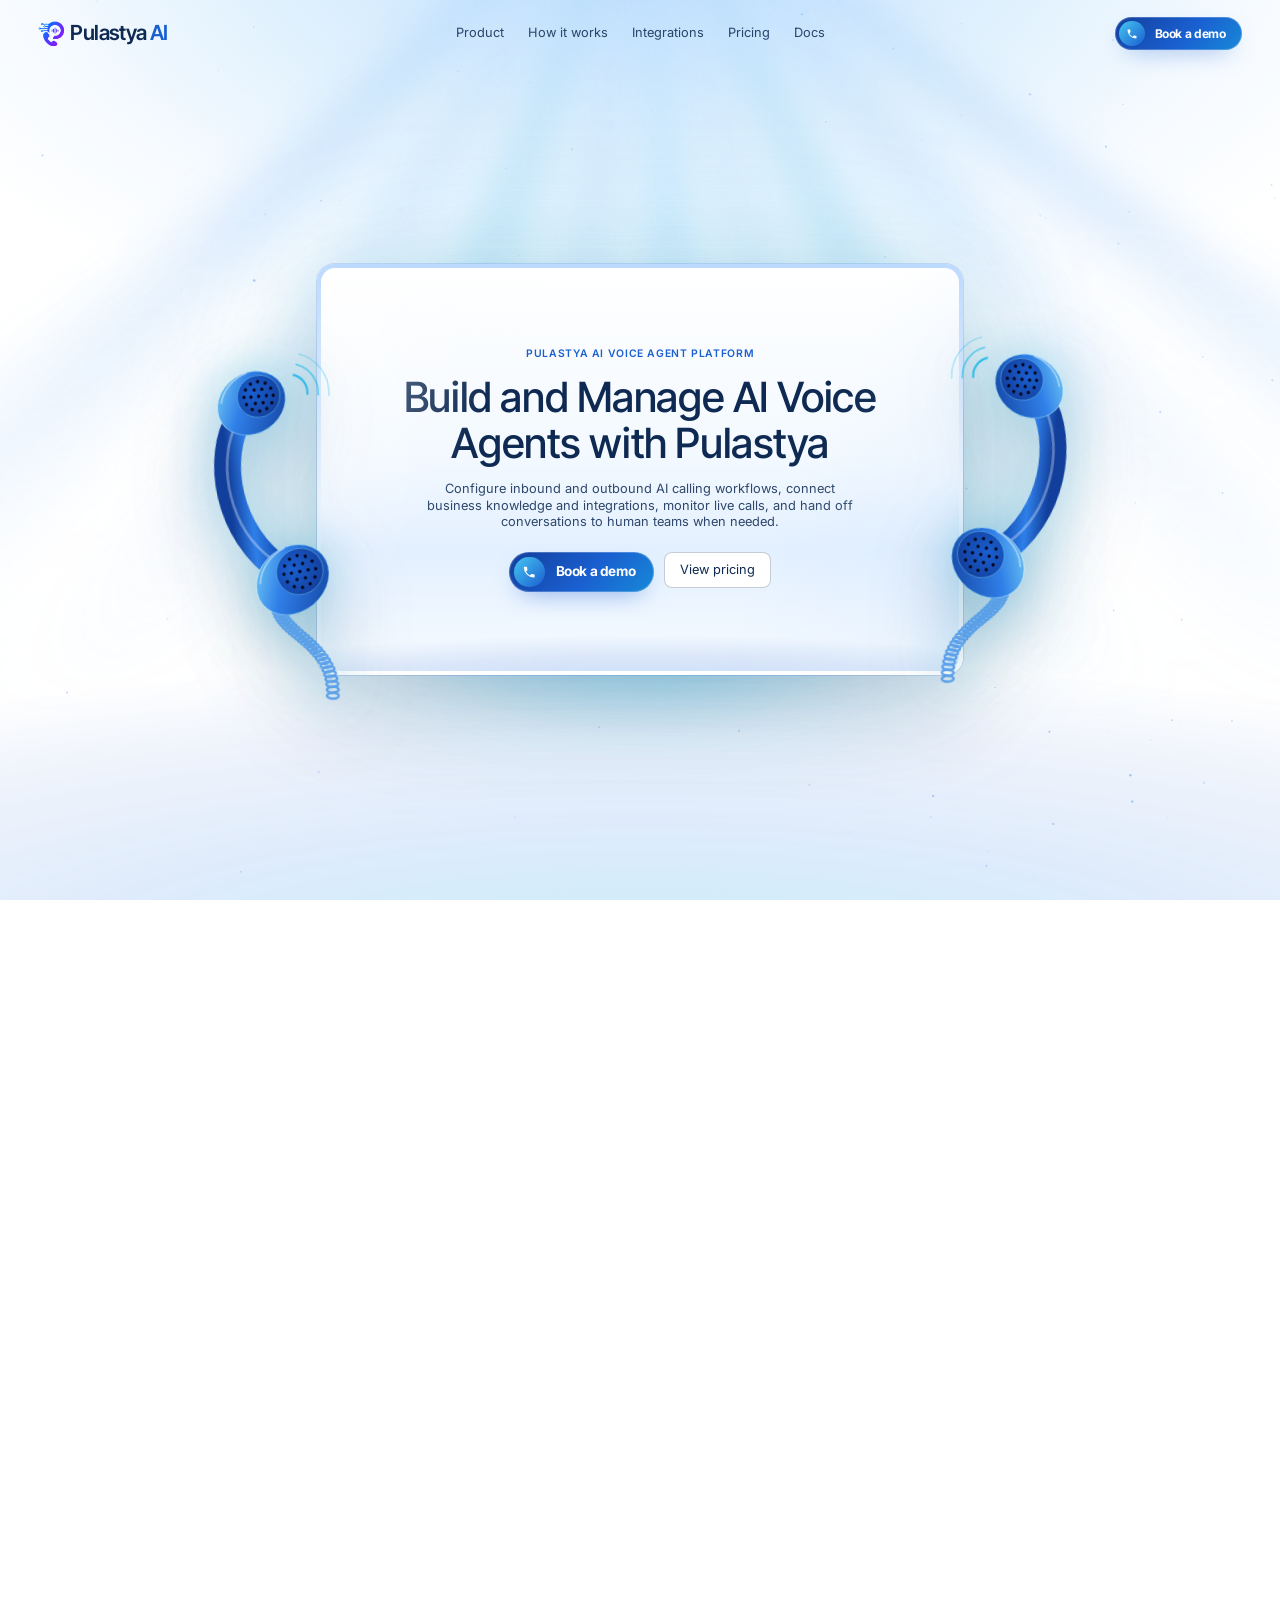
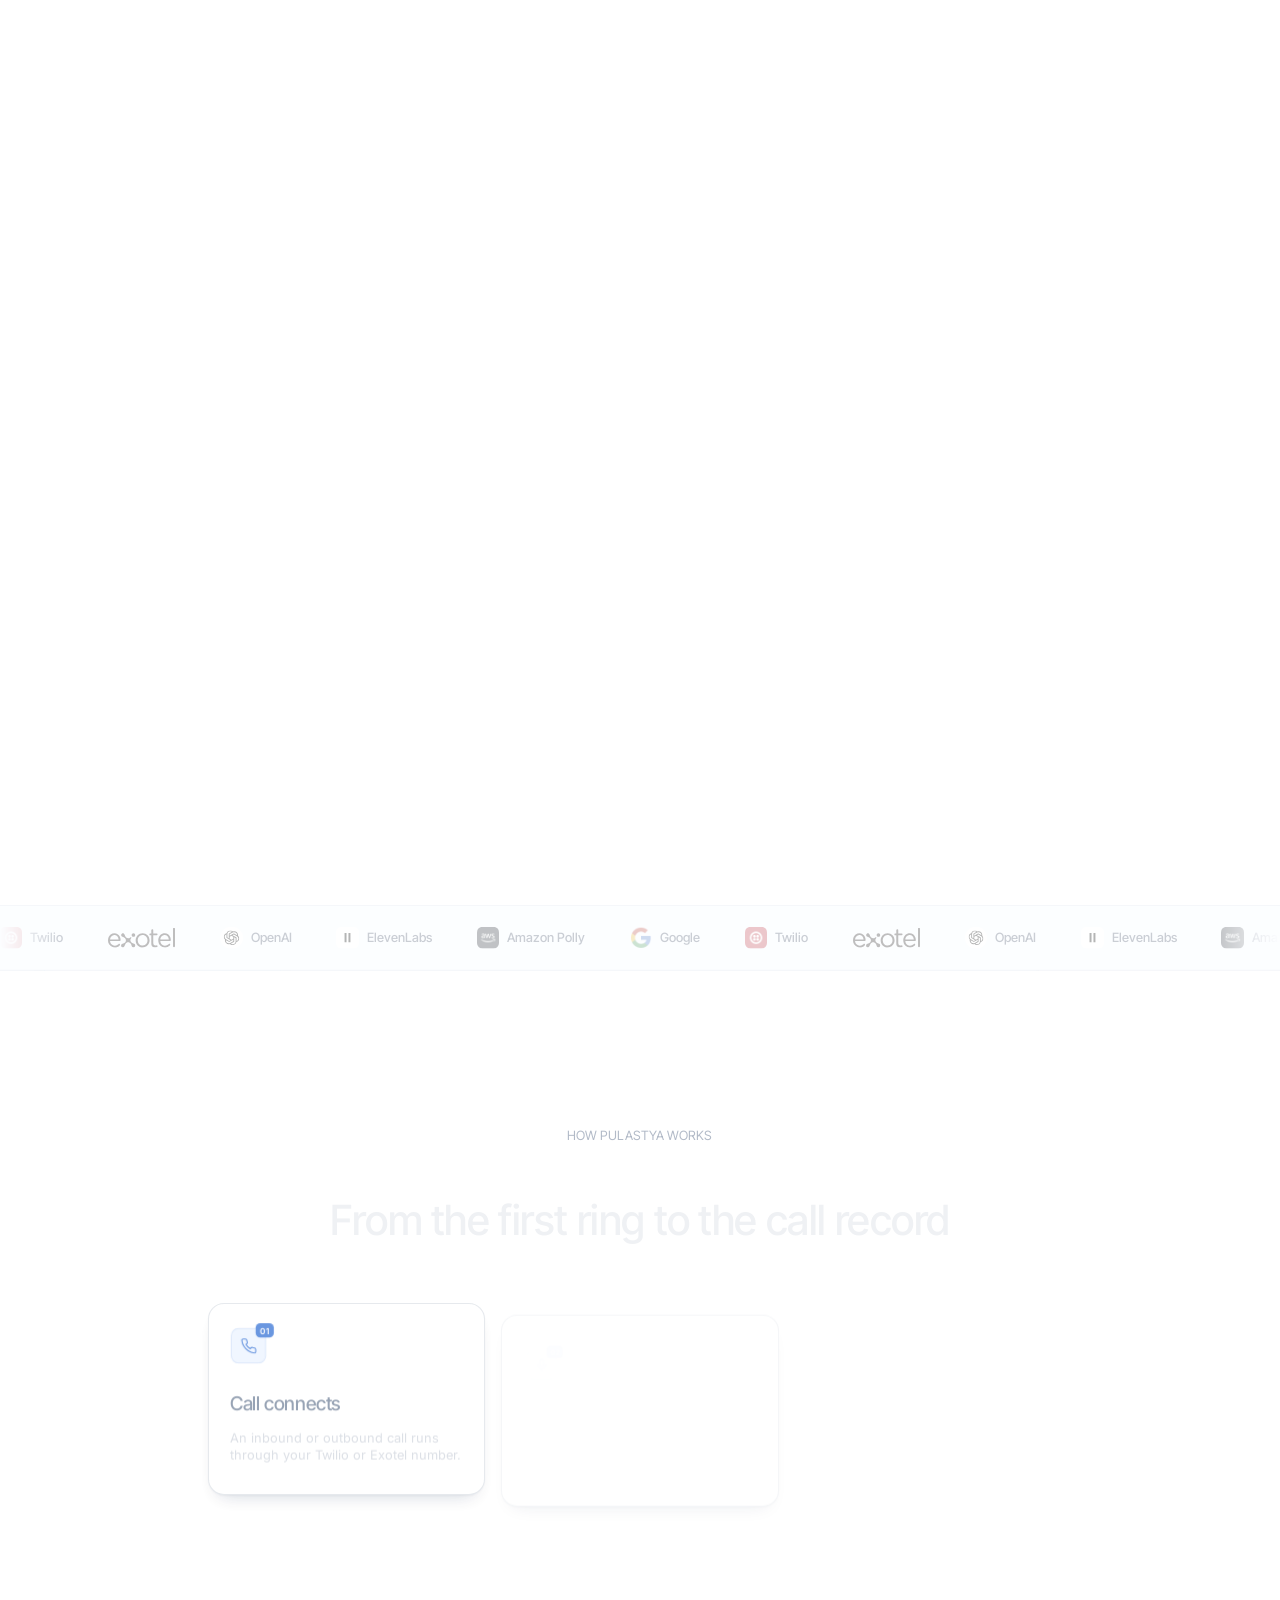
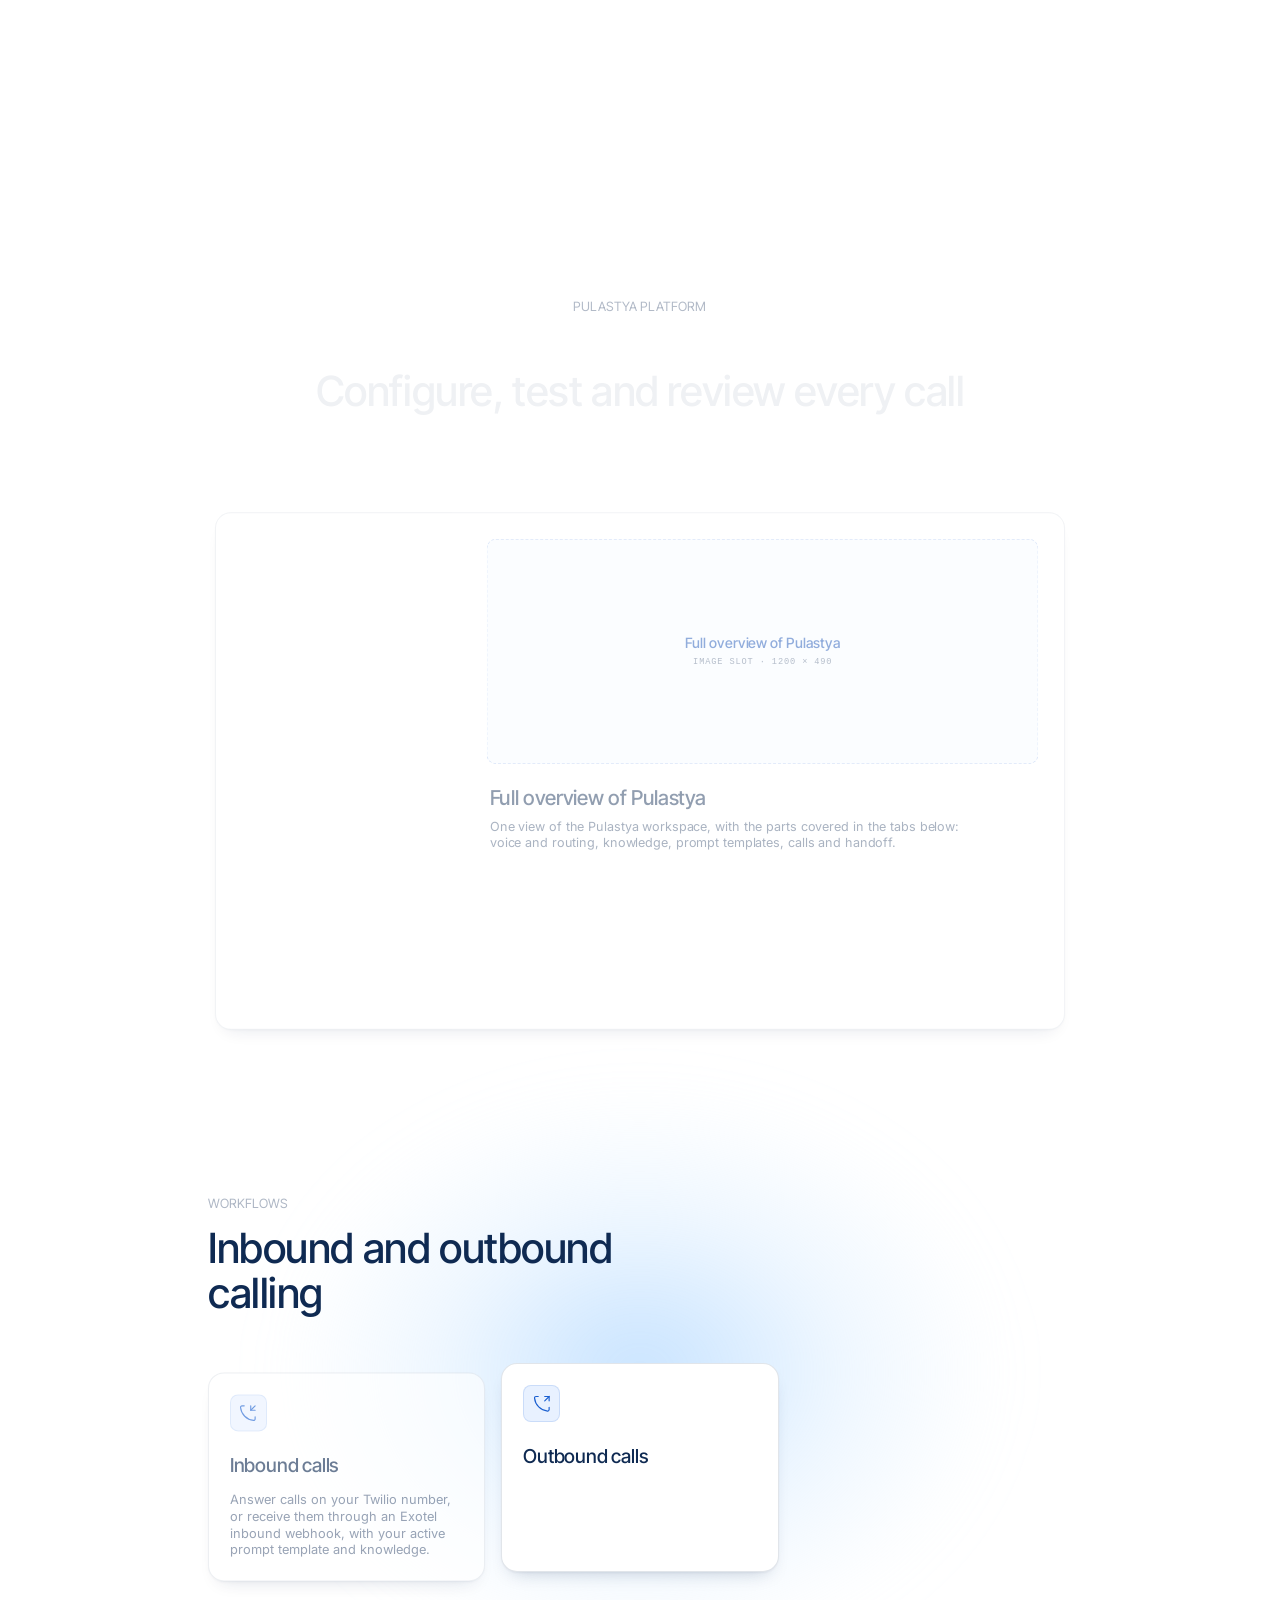
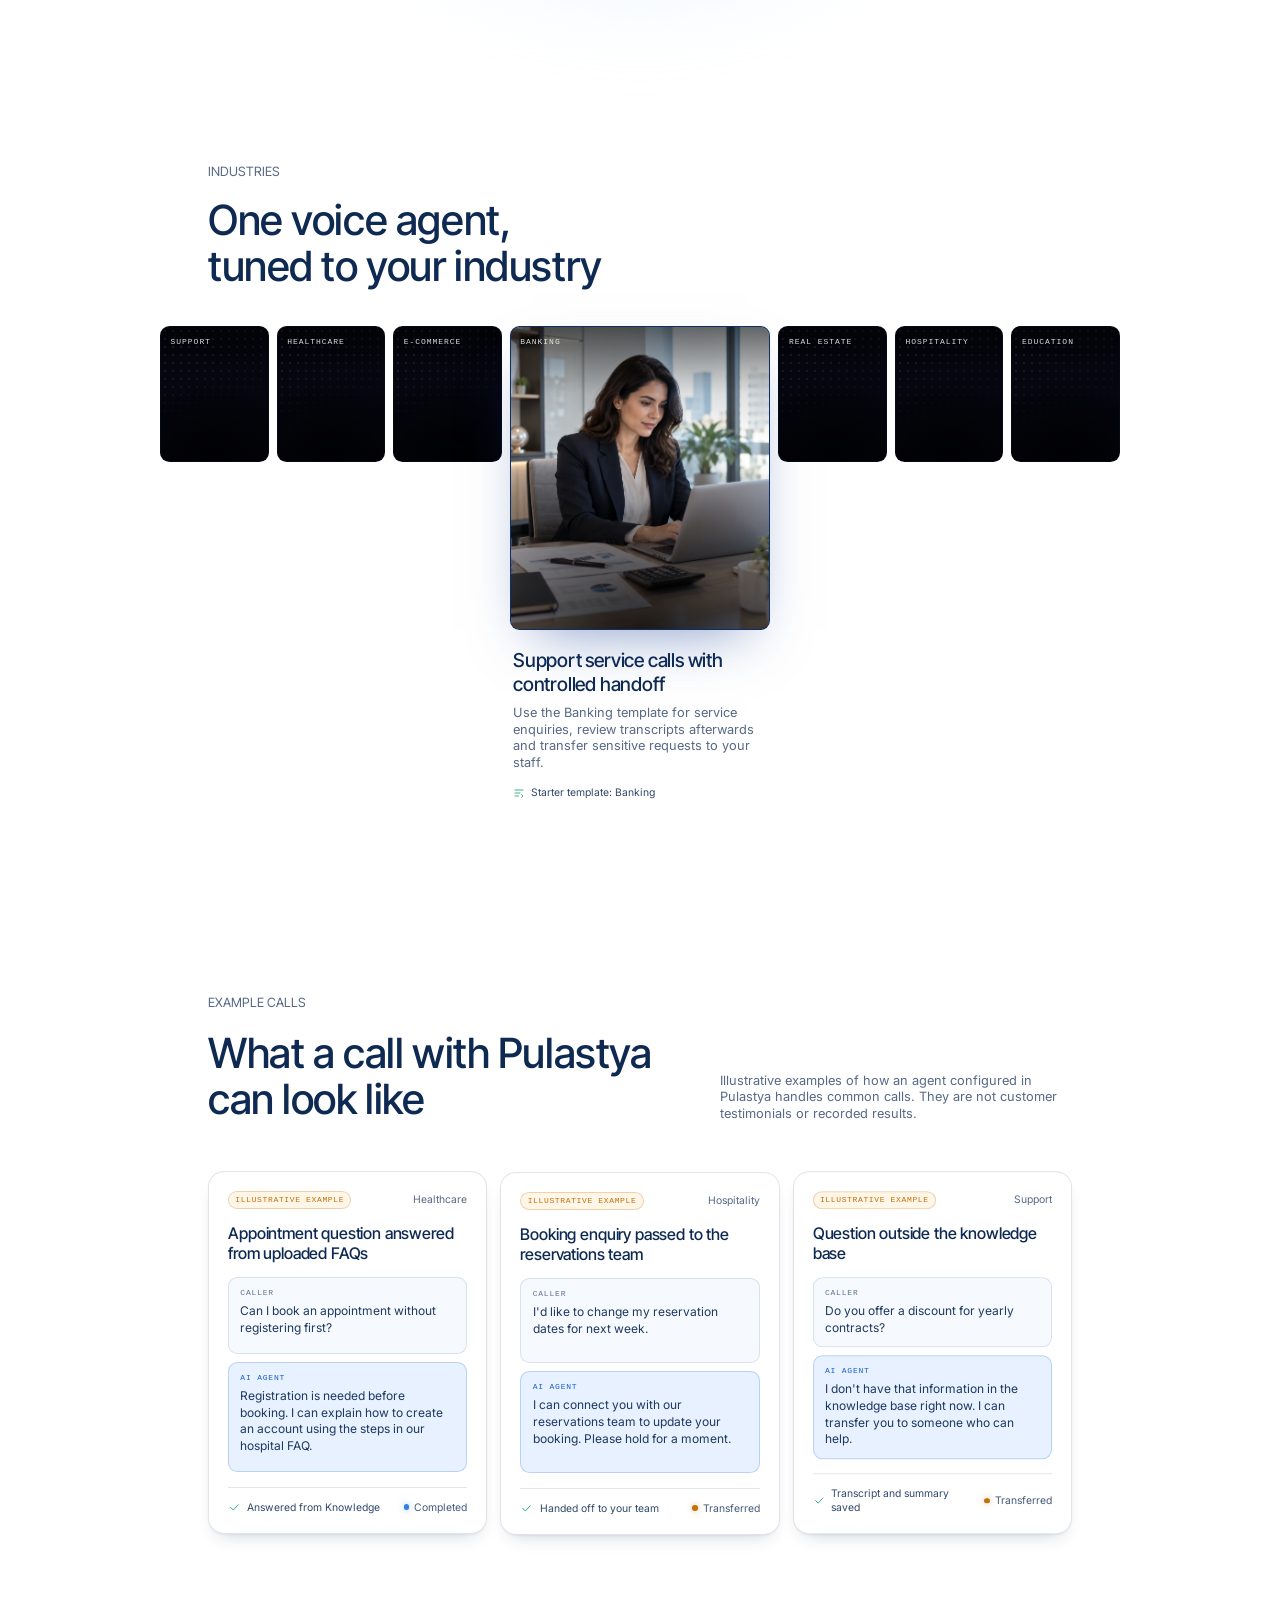
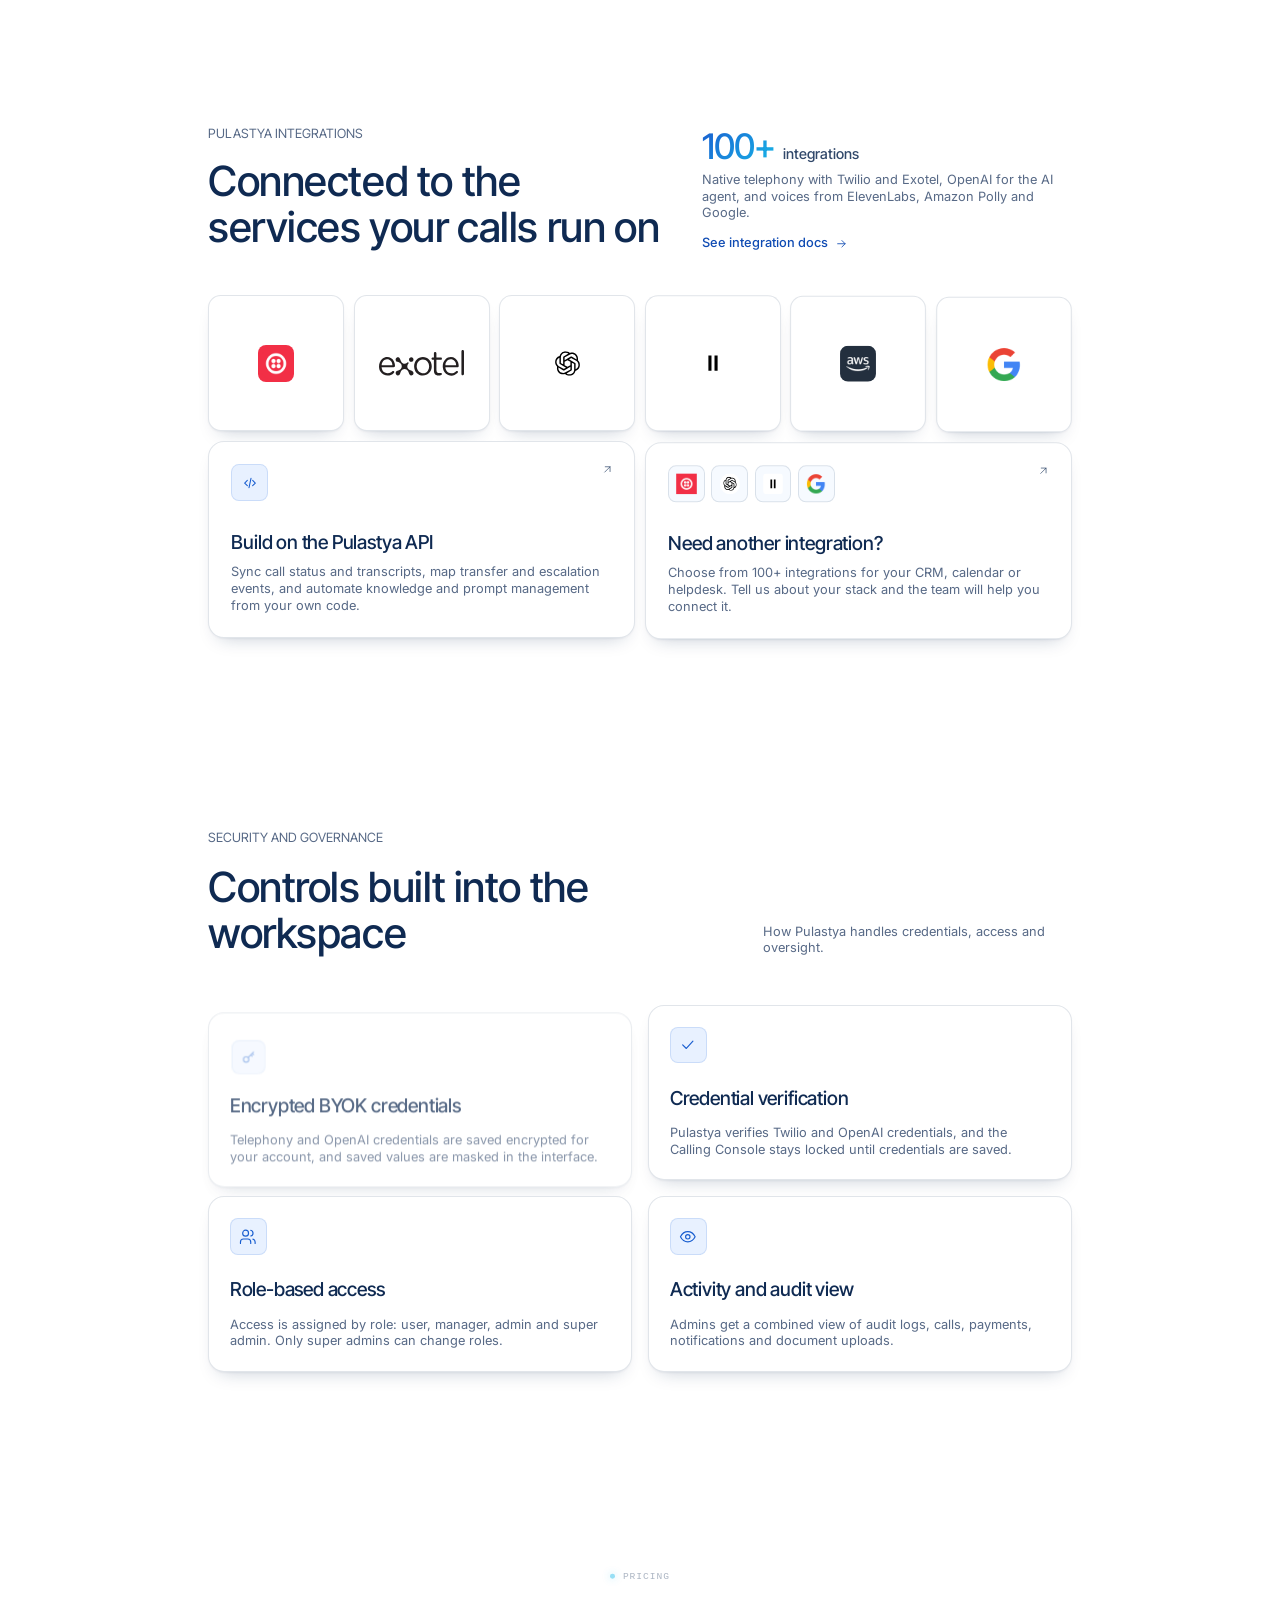
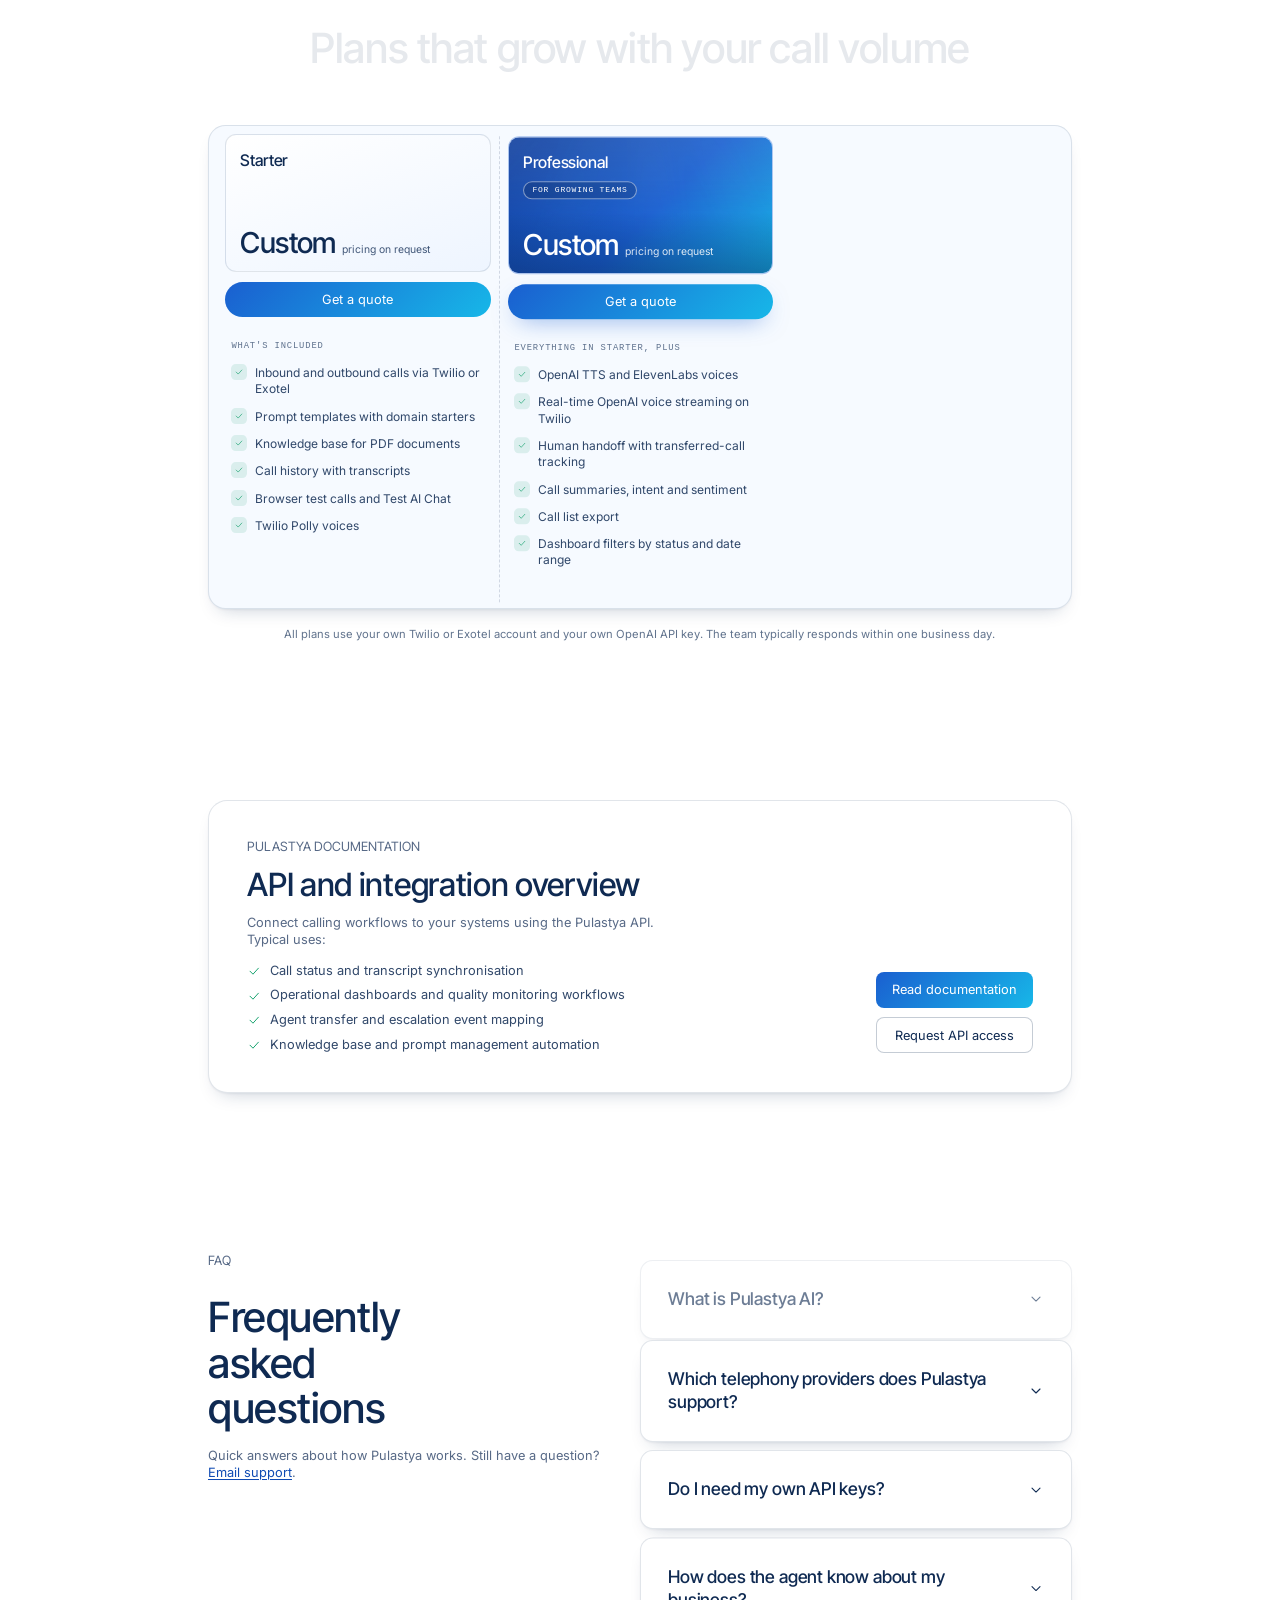
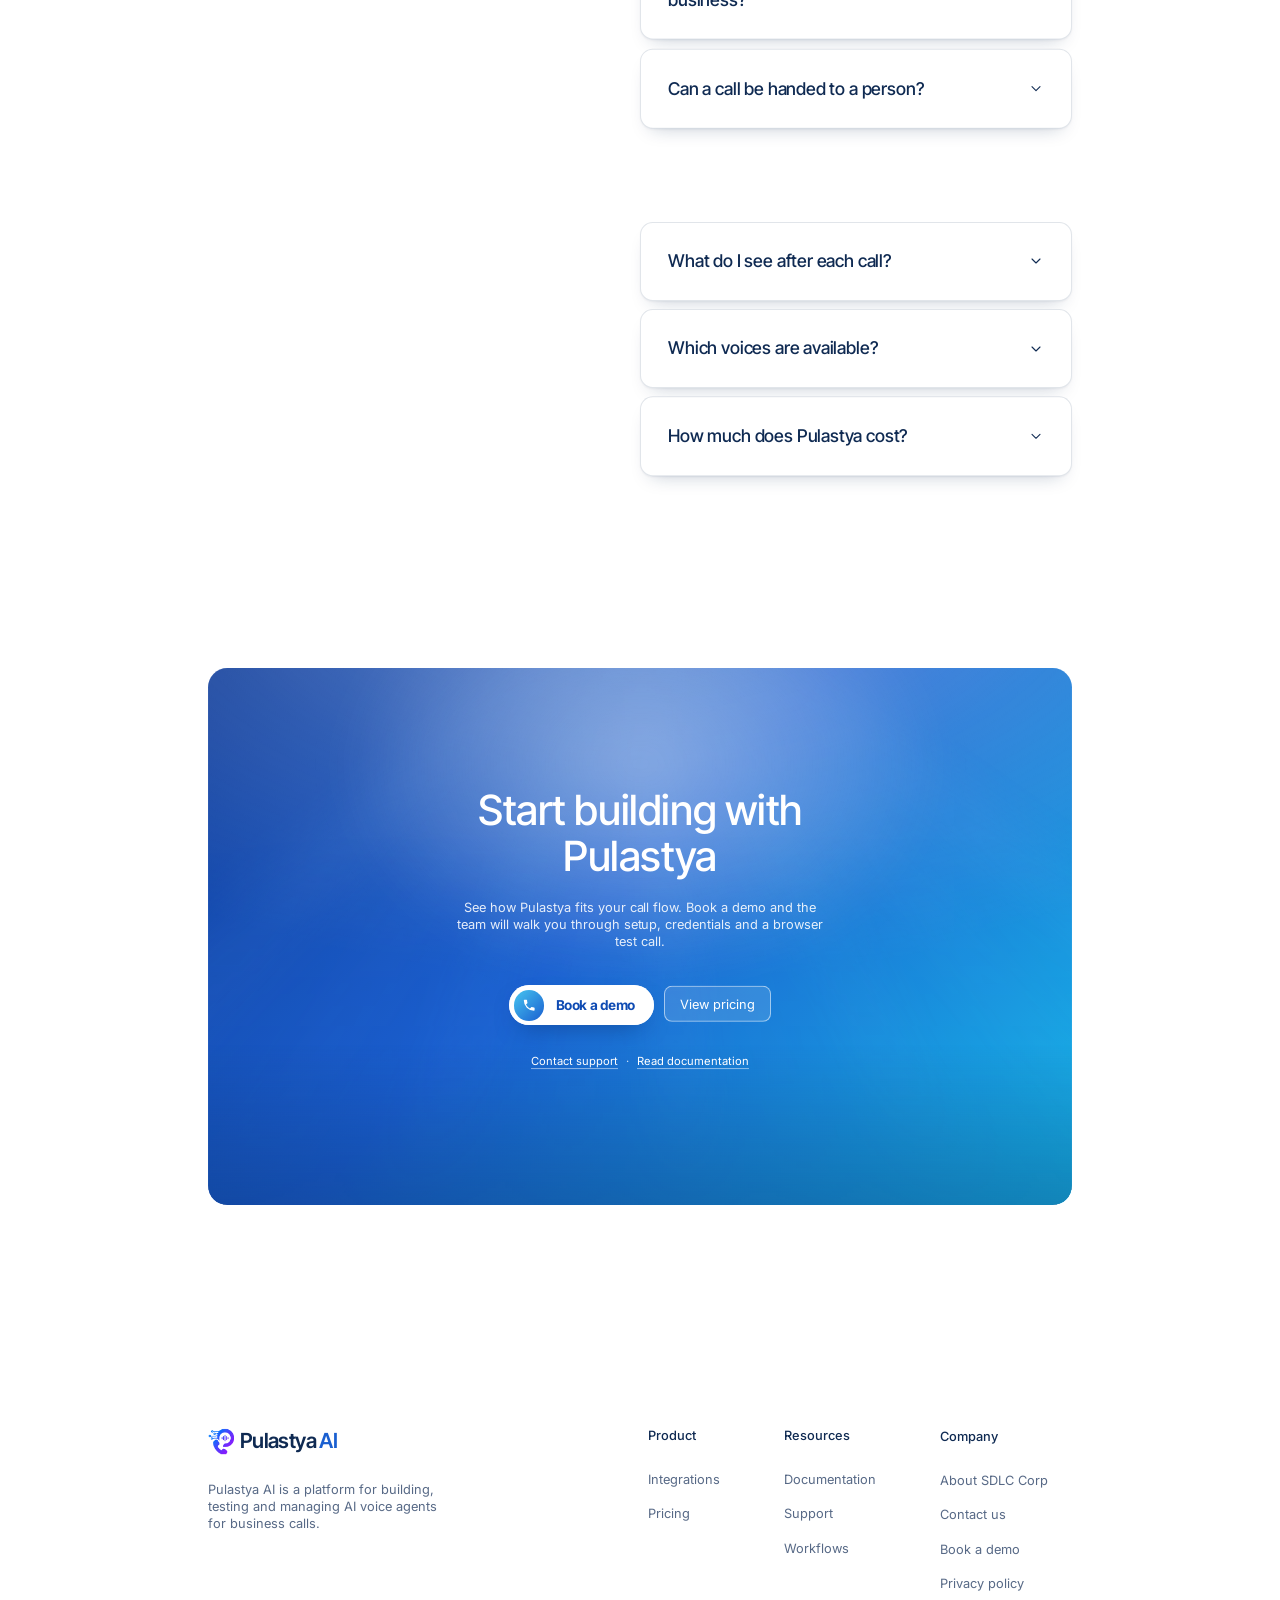
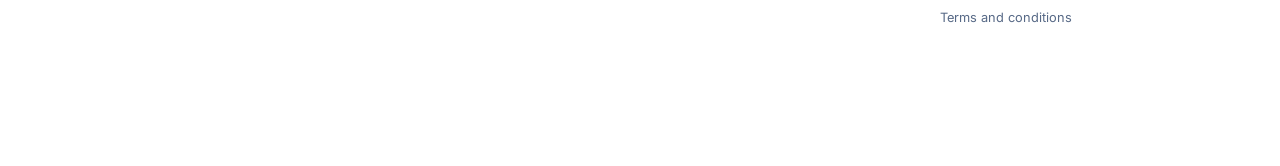
==== commit c92439b0: "new Dashboard added" ====
--- a/index.html
+++ b/index.html
@@ -209,7 +209,8 @@
       <div class="tabs-card cap" data-tabs data-feature-panel>
         <div class="tabs-card__left cap__nav">
           <div class="tab-list cap__tabs" role="tablist" aria-label="Pulastya capabilities" aria-orientation="vertical">
-            <button class="tab cap__tab" role="tab" id="tab-voice" aria-controls="panel-voice" aria-selected="true"><span class="cap__tab-icon"><svg viewBox="0 0 24 24" fill="none" stroke="currentColor" stroke-width="1.6" stroke-linecap="round" stroke-linejoin="round" aria-hidden="true" focusable="false"><path d="M3 12h2M7 8v8M11 5v14M15 9v6M19 7v10M21 12h0"/></svg></span>Voice and routing</button>
+            <button class="tab cap__tab" role="tab" id="tab-overview" aria-controls="panel-overview" aria-selected="true"><span class="cap__tab-icon"><svg viewBox="0 0 24 24" fill="none" stroke="currentColor" stroke-width="1.6" stroke-linecap="round" stroke-linejoin="round" aria-hidden="true" focusable="false"><rect x="3" y="3" width="7.5" height="7.5" rx="1.5"/><rect x="13.5" y="3" width="7.5" height="7.5" rx="1.5"/><rect x="3" y="13.5" width="7.5" height="7.5" rx="1.5"/><rect x="13.5" y="13.5" width="7.5" height="7.5" rx="1.5"/></svg></span>Full overview</button>
+            <button class="tab cap__tab" role="tab" id="tab-voice" aria-controls="panel-voice" aria-selected="false" tabindex="-1"><span class="cap__tab-icon"><svg viewBox="0 0 24 24" fill="none" stroke="currentColor" stroke-width="1.6" stroke-linecap="round" stroke-linejoin="round" aria-hidden="true" focusable="false"><path d="M3 12h2M7 8v8M11 5v14M15 9v6M19 7v10M21 12h0"/></svg></span>Voice and routing</button>
             <button class="tab cap__tab" role="tab" id="tab-knowledge" aria-controls="panel-knowledge" aria-selected="false" tabindex="-1"><span class="cap__tab-icon"><svg viewBox="0 0 24 24" fill="none" stroke="currentColor" stroke-width="1.6" stroke-linecap="round" stroke-linejoin="round" aria-hidden="true" focusable="false"><path d="M2 4h7a3 3 0 0 1 3 3v13a2 2 0 0 0-2-2H2z"/><path d="M22 4h-7a3 3 0 0 0-3 3v13a2 2 0 0 1 2-2h8z"/></svg></span>Knowledge base</button>
             <button class="tab cap__tab" role="tab" id="tab-prompts" aria-controls="panel-prompts" aria-selected="false" tabindex="-1"><span class="cap__tab-icon"><svg viewBox="0 0 24 24" fill="none" stroke="currentColor" stroke-width="1.6" stroke-linecap="round" stroke-linejoin="round" aria-hidden="true" focusable="false"><path d="M4 6h16M4 12h10M4 18h7"/><path d="m17 15 3 3-3 3"/></svg></span>Prompt templates</button>
             <button class="tab cap__tab" role="tab" id="tab-calls" aria-controls="panel-calls" aria-selected="false" tabindex="-1"><span class="cap__tab-icon"><svg viewBox="0 0 24 24" fill="none" stroke="currentColor" stroke-width="1.6" stroke-linecap="round" stroke-linejoin="round" aria-hidden="true" focusable="false"><path d="M8 6h13M8 12h13M8 18h13M3 6h.01M3 12h.01M3 18h.01"/></svg></span>Live calls and history</button>
@@ -223,7 +224,18 @@
           </div>
         </div>
         <div class="cap__panels">
-          <div class="cap-panel is-active" role="tabpanel" id="panel-voice" aria-labelledby="tab-voice" tabindex="0">
+          <div class="cap-panel is-active" role="tabpanel" id="panel-overview" aria-labelledby="tab-overview" tabindex="0">
+            <!-- IMAGE SLOT: replace the whole .cap-panel__media block below with the overview screenshot, e.g.
+                 <div class="cap-panel__media"><img src="/assets/img/product/overview.webp" alt="Full overview of the Pulastya workspace" width="1200" height="490" loading="lazy" decoding="async"></div> -->
+            <div class="cap-panel__media cap-panel__media--slot" data-image-slot>
+              <p>Full overview of Pulastya<span>Image slot &middot; 1200 &times; 490</span></p>
+            </div>
+            <div class="cap-panel__body">
+              <h3>Full overview of Pulastya</h3>
+              <p>One view of the Pulastya workspace, with the parts covered in the tabs below: voice and routing, knowledge, prompt templates, calls and handoff.</p>
+            </div>
+          </div>
+          <div class="cap-panel" role="tabpanel" id="panel-voice" aria-labelledby="tab-voice" tabindex="0">
             <div class="cap-panel__media"><img src="/assets/img/product/voice.webp" alt="Pulastya Voice screen with Twilio Polly, OpenAI TTS and ElevenLabs provider options and a grid of English voices" width="1200" height="490" loading="lazy" decoding="async"></div>
             <div class="cap-panel__body">
               <h3>Choose the voice and the telephony provider</h3>
--- a/assets/css/style.css
+++ b/assets/css/style.css
@@ -834,6 +834,11 @@
 .cap-panel:focus-visible { outline-offset: 0.375rem; }
 .cap-panel__media { border-radius: 0.75rem; overflow: hidden; border: 1px solid var(--line-2); background: #fff; box-shadow: var(--shadow-sm); }
 .cap-panel__media img { display: block; width: 100%; height: auto; }
+/* Reserved image slot: holds the same 1200 × 490 box as a real screen, so dropping
+   the image in later does not shift the layout. Replace before going live. */
+.cap-panel__media--slot { display: grid; place-items: center; aspect-ratio: 1200 / 490; background: var(--surface-2); border-style: dashed; border-color: rgba(26, 95, 208, .32); box-shadow: none; }
+.cap-panel__media--slot p { display: flex; flex-direction: column; align-items: center; gap: 0.375rem; font-family: var(--font-head); font-size: 1.125rem; font-weight: 500; color: var(--blue-700); text-align: center; padding-inline: 1rem; }
+.cap-panel__media--slot span { font-family: var(--font-mono); font-size: 0.6875rem; letter-spacing: .1em; text-transform: uppercase; color: var(--text-50); }
 .cap-panel__body { padding: 1.625rem 0.25rem 0.25rem; }
 .cap-panel__body h3 { font-family: var(--font-head); font-size: 1.625rem; font-weight: 500; letter-spacing: -.01em; }
 .cap-panel__body > p { margin-top: 0.625rem; color: var(--text-70); max-width: 62ch; }
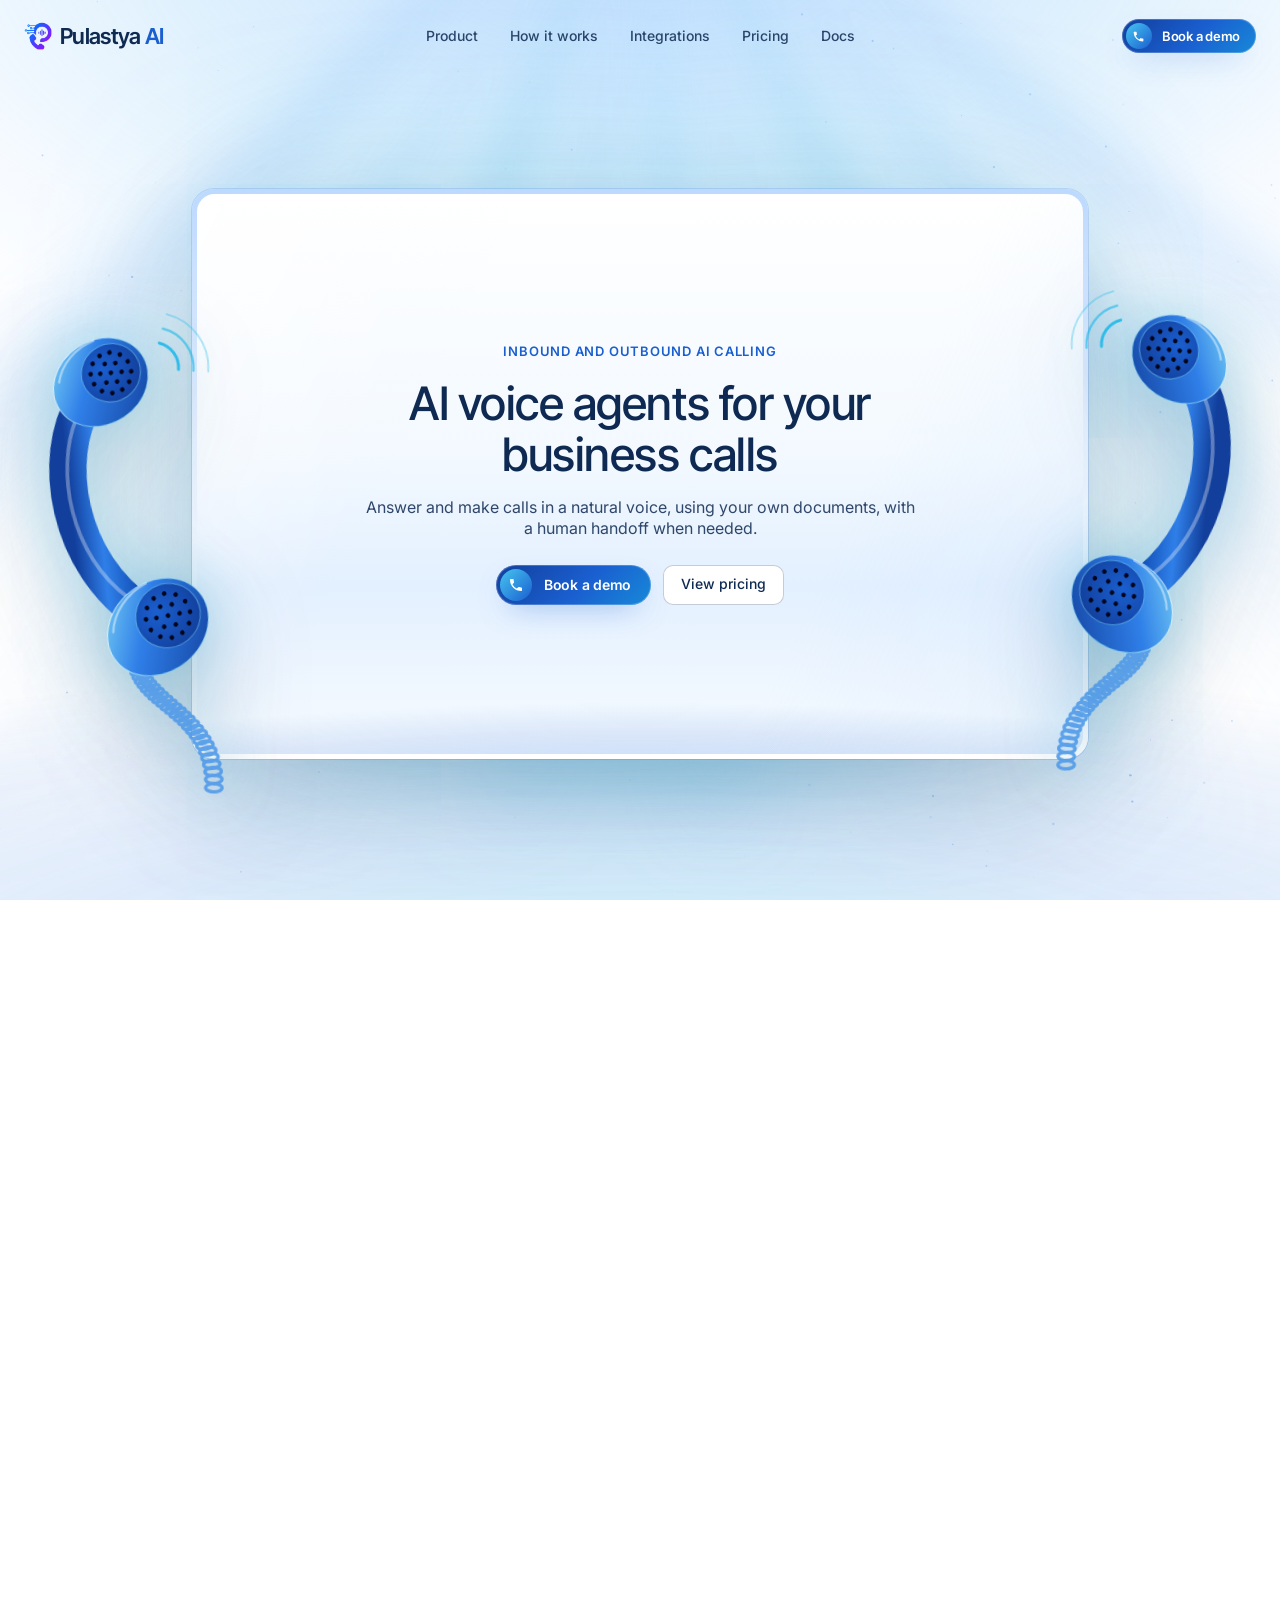
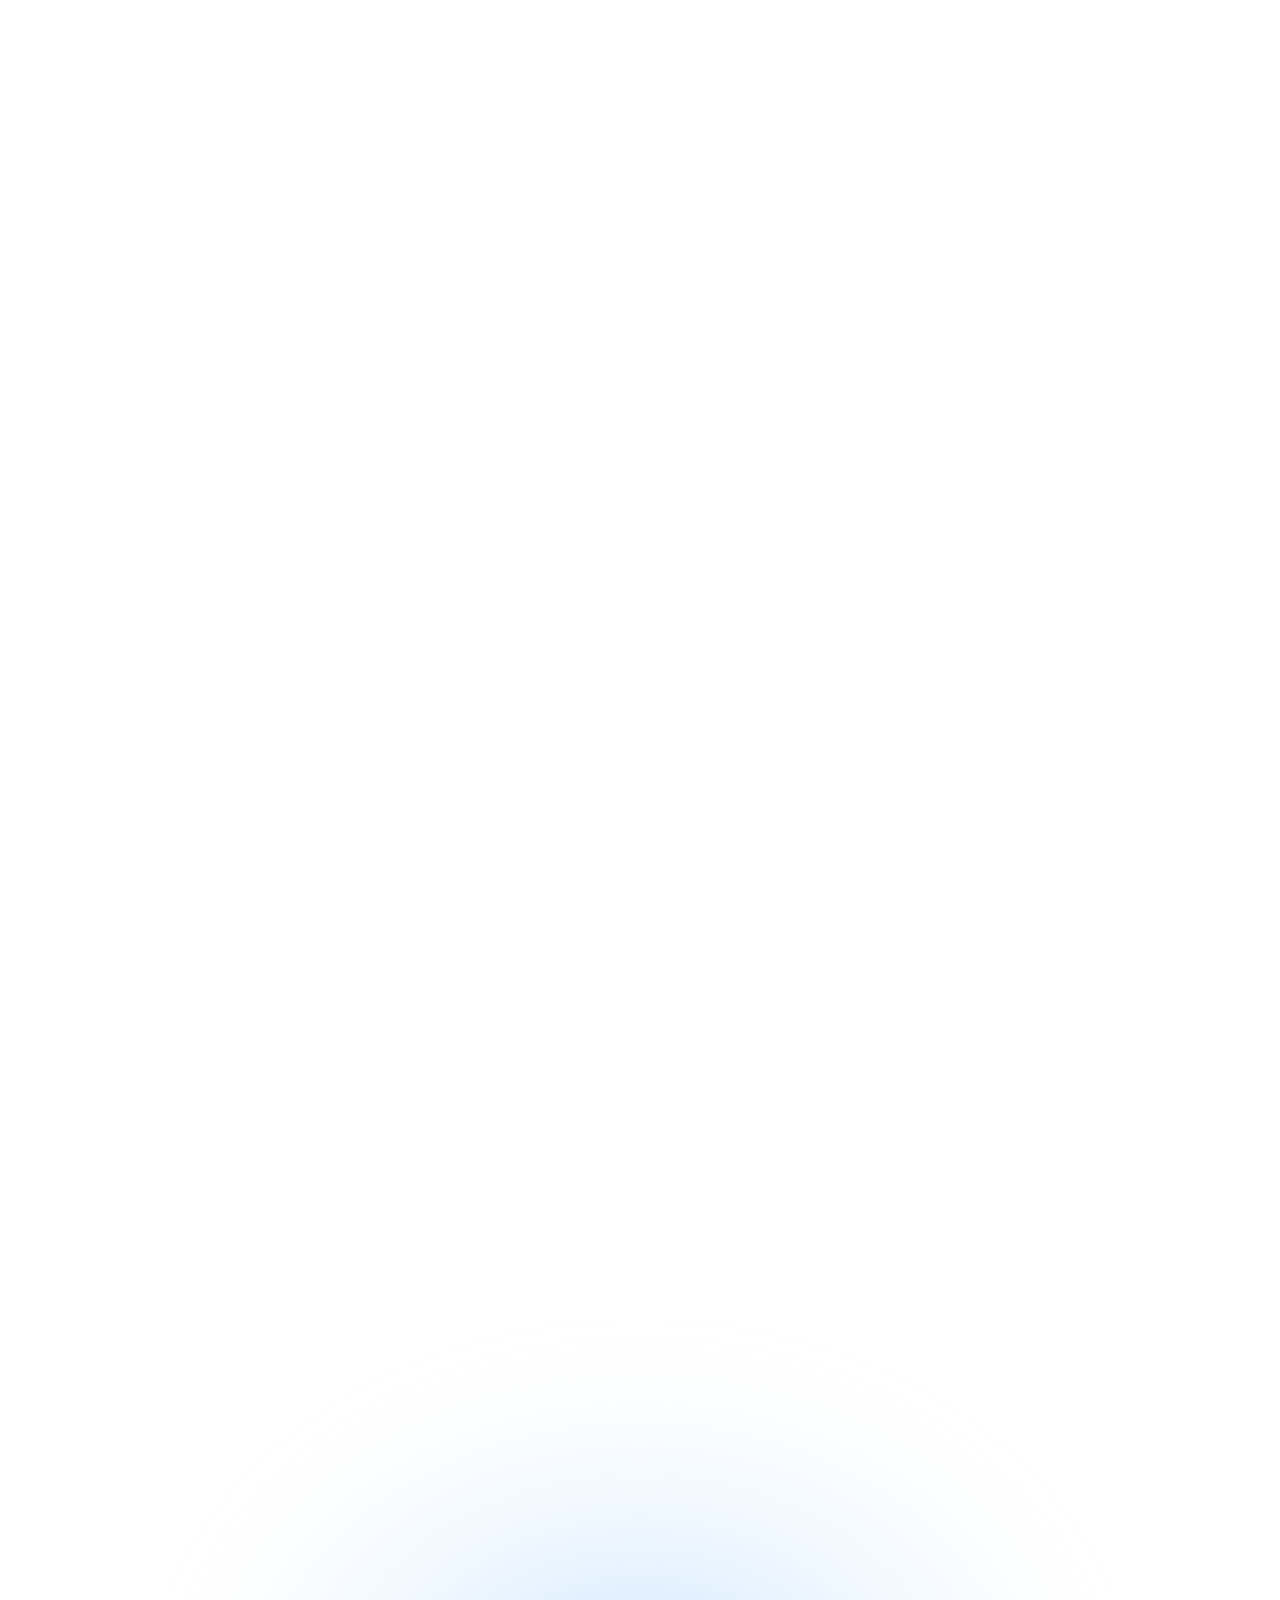
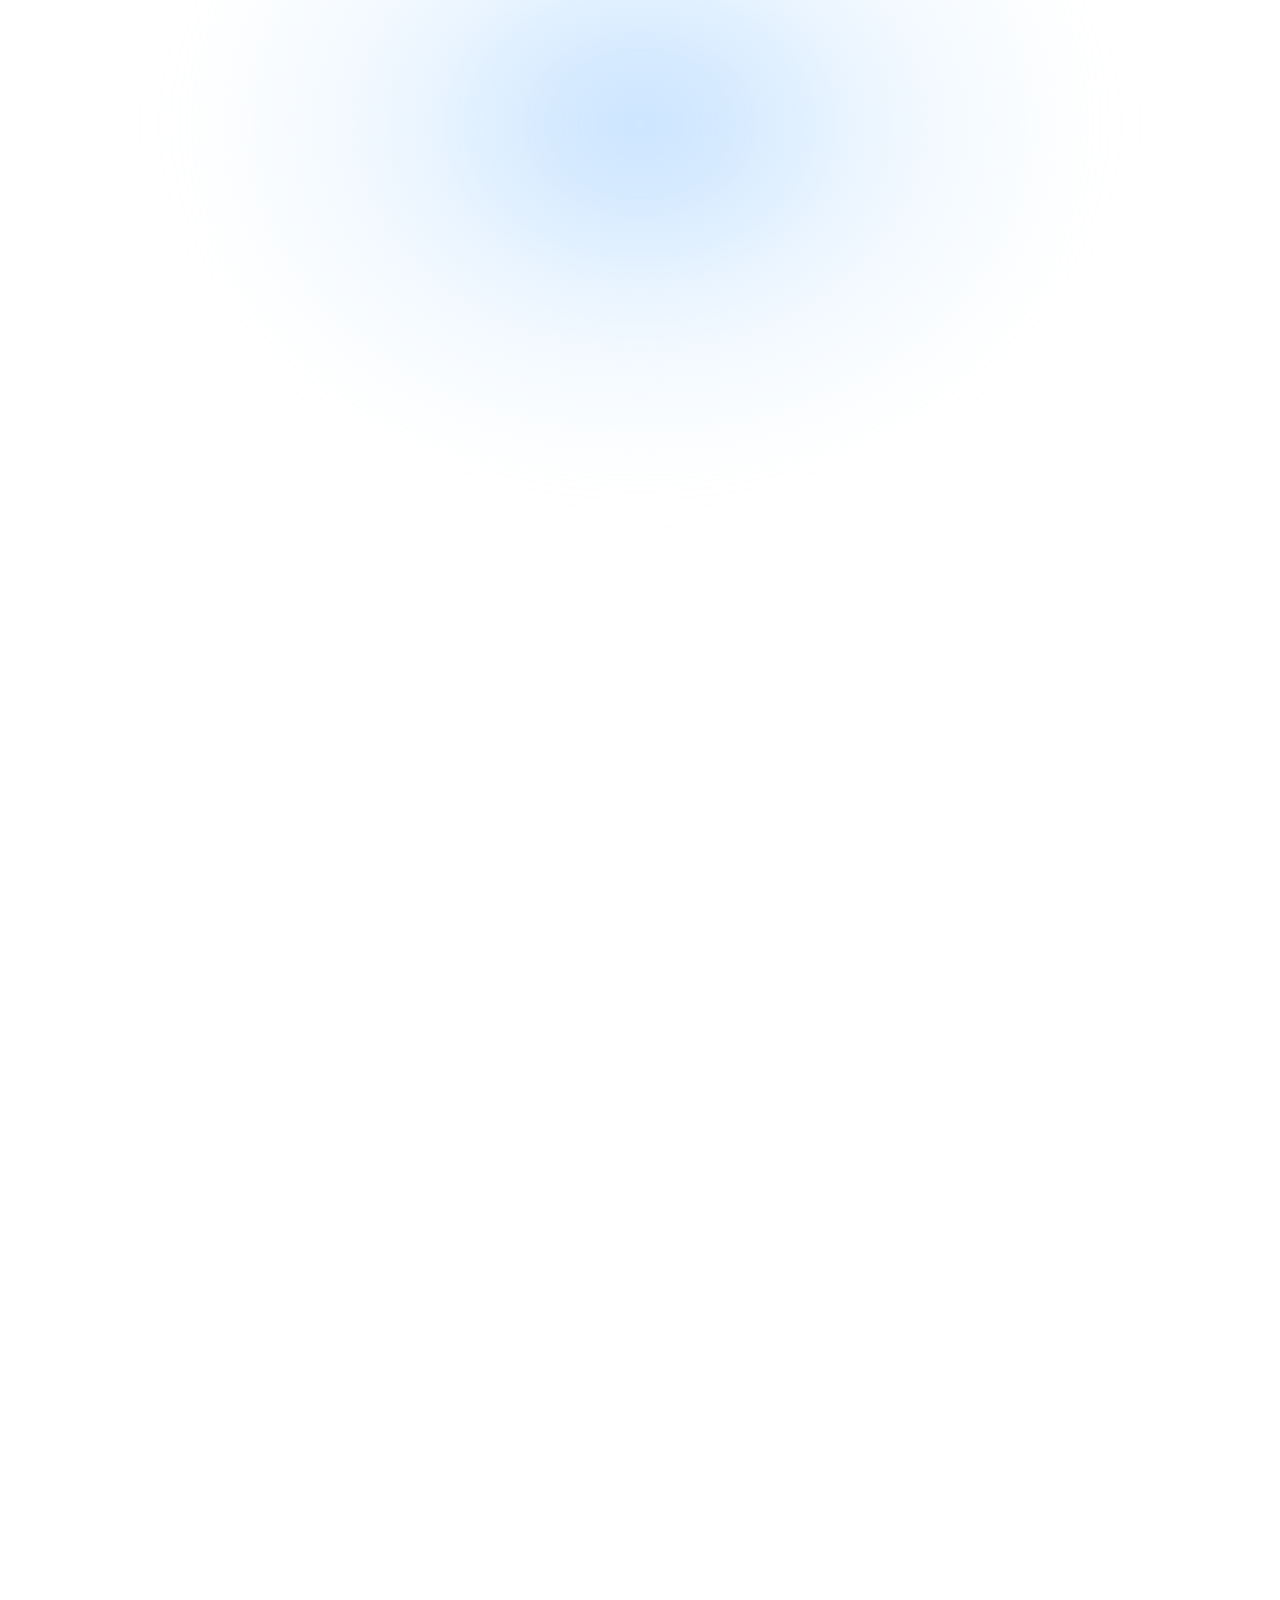
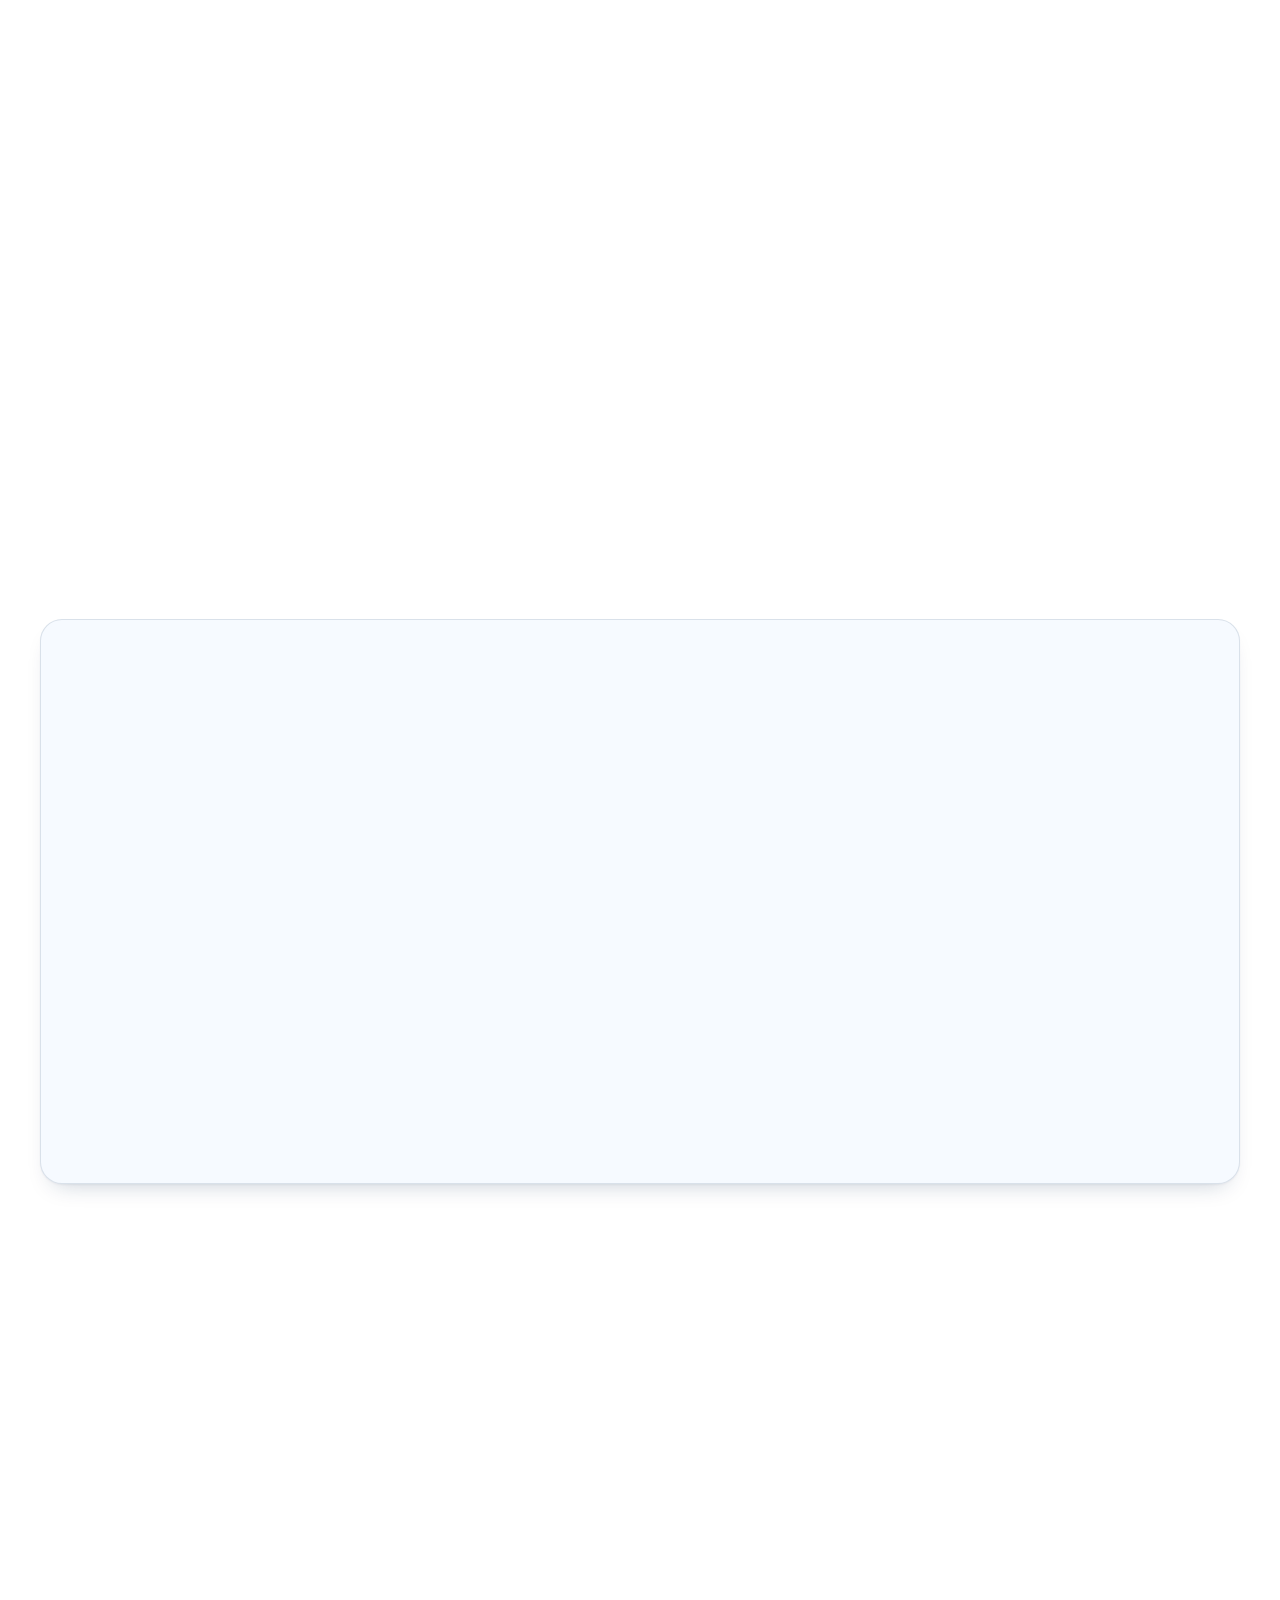
==== commit 7c36b967: "Everything Done" ====
--- a/index.html
+++ b/index.html
@@ -3,56 +3,57 @@
 <head>
   <meta charset="utf-8">
   <meta name="viewport" content="width=device-width, initial-scale=1, viewport-fit=cover">
-  <title>Pulastya AI | Build, Deploy &amp; Manage AI Voice Agents</title>
-  <meta name="description" content="Pulastya AI lets you configure inbound and outbound AI calling, connect knowledge and prompts, monitor live calls and hand off to human teams.">
+  <title>Pulastya AI | AI Voice Agents That Answer and Make Business Calls</title>
+  <meta name="description" content="Pulastya AI answers and makes your business calls with an AI voice agent that learns from your documents, tracks every call and hands off to your team.">
   <meta name="robots" content="index, follow, max-image-preview:large">
   <link rel="canonical" href="https://pulastya.sdlccorp.com/">
   <meta name="theme-color" content="#ffffff">
   <meta name="color-scheme" content="light">
   <meta property="og:type" content="website">
   <meta property="og:site_name" content="Pulastya AI">
-  <meta property="og:title" content="Pulastya AI | Build, Deploy &amp; Manage AI Voice Agents">
-  <meta property="og:description" content="Pulastya AI lets you configure inbound and outbound AI calling, connect knowledge and prompts, monitor live calls and hand off to human teams.">
+  <meta property="og:title" content="Pulastya AI | AI Voice Agents That Answer and Make Business Calls">
+  <meta property="og:description" content="Pulastya AI answers and makes your business calls with an AI voice agent that learns from your documents, tracks every call and hands off to your team.">
   <meta property="og:url" content="https://pulastya.sdlccorp.com/">
   <meta property="og:image" content="https://pulastya.sdlccorp.com/assets/img/og-image.png">
   <meta property="og:image:width" content="1200">
   <meta property="og:image:height" content="630">
   <meta property="og:image:alt" content="Pulastya AI logo with the text Build and manage AI voice agents">
   <meta name="twitter:card" content="summary_large_image">
-  <meta name="twitter:title" content="Pulastya AI | Build, Deploy &amp; Manage AI Voice Agents">
-  <meta name="twitter:description" content="Pulastya AI lets you configure inbound and outbound AI calling, connect knowledge and prompts, monitor live calls and hand off to human teams.">
+  <meta name="twitter:title" content="Pulastya AI | AI Voice Agents That Answer and Make Business Calls">
+  <meta name="twitter:description" content="Pulastya AI answers and makes your business calls with an AI voice agent that learns from your documents, tracks every call and hands off to your team.">
   <meta name="twitter:image" content="https://pulastya.sdlccorp.com/assets/img/og-image.png">
-  <link rel="icon" href="/favicon.ico" sizes="any">
-  <link rel="icon" href="/assets/img/favicon-32.png" sizes="32x32" type="image/png">
+  <meta name="twitter:image:alt" content="Pulastya AI logo with the text Build and manage AI voice agents">
+  <link rel="icon" href="/favicon.ico?v=3" sizes="any">
+  <link rel="icon" href="/assets/img/favicon-32.png?v=3" sizes="32x32" type="image/png">
   <link rel="apple-touch-icon" href="/assets/img/apple-touch-icon.png">
   <link rel="manifest" href="/site.webmanifest">
   <link rel="preconnect" href="https://fonts.googleapis.com">
   <link rel="preconnect" href="https://fonts.gstatic.com" crossorigin>
   <link rel="stylesheet" href="https://fonts.googleapis.com/css2?family=Inter:wght@400;500;600&family=Inter+Tight:wght@500;600;700&display=swap">
-  <link rel="stylesheet" href="/assets/css/style.css?v=20260917-01">
+  <link rel="stylesheet" href="/assets/css/style.css?v=20261001-24">
   <script>!function(d,w){var r=d.documentElement,m=function(q){return w.matchMedia&&w.matchMedia(q).matches};r.className=r.className.replace("no-js","js");if(!m("(prefers-reduced-motion: reduce)")&&m("(min-width: 810px)"))r.classList.add("cine");setTimeout(function(){if(!r.classList.contains("anim-ready")){r.classList.remove("cine");r.classList.add("anim-ready")}},4000)}(document,window);</script>
   <script defer src="/assets/js/vendor/gsap.min.js"></script>
   <script defer src="/assets/js/vendor/ScrollTrigger.min.js"></script>
-  <script defer src="/assets/js/main.js?v=20260917-01"></script>
+  <script defer src="/assets/js/main.js?v=20261001-24"></script>
   <script type="application/ld+json">{"@context":"https://schema.org","@type":"Organization","@id":"https://pulastya.sdlccorp.com/#organization","name":"Pulastya AI","url":"https://pulastya.sdlccorp.com/","logo":"https://pulastya.sdlccorp.com/assets/img/logo.png","contactPoint":[{"@type":"ContactPoint","contactType":"sales","email":"marketing@sdlccorp.com"},{"@type":"ContactPoint","contactType":"customer support","email":"support@sdlccorp.com"}]}</script>
   <script type="application/ld+json">{"@context":"https://schema.org","@type":"WebSite","@id":"https://pulastya.sdlccorp.com/#website","name":"Pulastya AI","url":"https://pulastya.sdlccorp.com/","publisher":{"@id":"https://pulastya.sdlccorp.com/#organization"}}</script>
-  <script type="application/ld+json">{"@context":"https://schema.org","@type":"FAQPage","mainEntity":[{"@type":"Question","name":"What is Pulastya AI?","acceptedAnswer":{"@type":"Answer","text":"Pulastya AI is a platform for building, testing and managing AI voice agents that handle inbound and outbound business calls."}},{"@type":"Question","name":"Which telephony providers does Pulastya support?","acceptedAnswer":{"@type":"Answer","text":"Twilio is the default provider. Exotel is also supported for basic call flows: outbound connect, connect-to-flow, inbound webhook, status callbacks and transfer. Real-time OpenAI voice streaming currently runs on Twilio."}},{"@type":"Question","name":"Do I need my own API keys?","acceptedAnswer":{"@type":"Answer","text":"Yes. Pulastya uses a bring-your-own-key model. You add your Twilio or Exotel credentials and your OpenAI API key; they are saved encrypted and masked in the interface."}},{"@type":"Question","name":"How does the agent know about my business?","acceptedAnswer":{"@type":"Answer","text":"You set the agent's behaviour with a prompt template, starting from domains such as Healthcare, Banking or Hospitality, and upload PDF documents to Knowledge that the agent can cite during calls."}},{"@type":"Question","name":"Can a call be handed to a person?","acceptedAnswer":{"@type":"Answer","text":"Yes. Calls can be transferred to your team, and transferred calls have their own status, filter and total on the dashboard."}},{"@type":"Question","name":"Can I test the agent before going live?","acceptedAnswer":{"@type":"Answer","text":"Yes. You can run a browser test call with your live microphone, AI audio and a live transcript, or check responses in Test AI Chat."}},{"@type":"Question","name":"What do I see after each call?","acceptedAnswer":{"@type":"Answer","text":"Call history shows each call's status with its transcript, and call records include a summary, intent and sentiment. You can also export the call list."}},{"@type":"Question","name":"Which voices are available?","acceptedAnswer":{"@type":"Answer","text":"You can choose Twilio Polly voices (Amazon Polly or Google TTS), OpenAI TTS or ElevenLabs, including Indian, British and US English voices."}},{"@type":"Question","name":"How much does Pulastya cost?","acceptedAnswer":{"@type":"Answer","text":"Pricing is shared on request based on your use case and call volume. Contact the team and we will share pricing and deployment options."}}]}</script>
+  <script type="application/ld+json">{"@context":"https://schema.org","@type":"FAQPage","mainEntity":[{"@type":"Question","name":"What is Pulastya AI?","acceptedAnswer":{"@type":"Answer","text":"Pulastya AI is a platform for building AI voice agents that answer and make phone calls for your business. You choose the voice, upload your documents, set the instructions, test the agent in your browser and follow every call from one dashboard."}},{"@type":"Question","name":"Which telephony providers does Pulastya support?","acceptedAnswer":{"@type":"Answer","text":"Twilio is the default. Exotel is supported for standard call flows: outbound connect, connect-to-flow, inbound webhook, status callbacks and transfers. Real-time OpenAI voice streaming currently runs on Twilio only."}},{"@type":"Question","name":"Do I need my own API keys?","acceptedAnswer":{"@type":"Answer","text":"Yes. Pulastya works with your own accounts: you add your Twilio or Exotel credentials and your OpenAI API key. They are stored encrypted and masked in the workspace."}},{"@type":"Question","name":"How does the agent know about my business?","acceptedAnswer":{"@type":"Answer","text":"In two ways. A prompt template sets its role and how it behaves, and you can start from a ready-made one for your industry. The PDFs you upload to Knowledge give it the facts it answers from."}},{"@type":"Question","name":"Can a call be handed to a person?","acceptedAnswer":{"@type":"Answer","text":"Yes. The agent can transfer a call to your team. Transferred calls get their own status, filter and count on the dashboard."}},{"@type":"Question","name":"Can I test the agent before going live?","acceptedAnswer":{"@type":"Answer","text":"Yes. Start a test call in your browser to talk to the agent with your microphone and see a live transcript, or check its answers by text in Test AI Chat."}},{"@type":"Question","name":"What do I see after each call?","acceptedAnswer":{"@type":"Answer","text":"Each call appears in your call history with its status and full transcript, plus a summary, the caller's intent and their sentiment. You can also export the call list."}},{"@type":"Question","name":"Which voices are available?","acceptedAnswer":{"@type":"Answer","text":"You can use Twilio Polly voices (Amazon Polly or Google TTS), OpenAI TTS or ElevenLabs, including Indian, British and US English voices."}},{"@type":"Question","name":"How much does Pulastya cost?","acceptedAnswer":{"@type":"Answer","text":"Pricing depends on your use case and call volume. Contact our team and we will share pricing and deployment options."}}]}</script>
 </head>
 <body>
 <a class="skip-link" href="#main">Skip to content</a>
 <header class="site-header">
   <nav class="nav container container--wide" aria-label="Primary">
-    <a class="logo" href="/" aria-label="Pulastya AI home"><img src="/assets/img/brand/pulastya-mark-96.png" alt="" width="32" height="32"><span>Pulastya <b>AI</b></span></a>
+    <a class="logo" href="/" aria-label="Pulastya AI home"><img src="/assets/img/brand/pulastya-mark-96.png?v=2" alt="" width="32" height="32"><span>Pulastya <b>AI</b></span></a>
     <div class="nav__links" id="nav-links">
       <a class="nav__link" href="/#product">Product</a>
       <a class="nav__link" href="/#how-it-works">How it works</a>
       <a class="nav__link" href="/#integrations">Integrations</a>
       <a class="nav__link" href="/#pricing">Pricing</a>
       <a class="nav__link" href="https://docs.sdlccorp.com/">Docs</a>
-      <a class="call-btn call-btn--sm nav__mobile-cta" href="https://calendly.com/sdlccorp/" target="_blank" rel="noopener"><span class="call-btn__lead" aria-hidden="true"><svg viewBox="0 0 24 24" fill="currentColor" aria-hidden="true" focusable="false"><path d="M6.6 10.8a15.1 15.1 0 0 0 6.6 6.6l2.2-2.2c.3-.3.7-.4 1-.2 1.1.4 2.3.6 3.6.6.6 0 1 .4 1 1V20c0 .6-.4 1-1 1A17 17 0 0 1 3 4c0-.6.4-1 1-1h3.5c.6 0 1 .4 1 1 0 1.3.2 2.5.6 3.6.1.3 0 .7-.2 1z"/></svg></span><span class="call-btn__label">Book a demo</span><span class="call-btn__trail" aria-hidden="true"><span class="call-btn__dot call-btn__dot--accent"><svg viewBox="0 0 24 24" fill="currentColor" aria-hidden="true" focusable="false"><circle cx="12" cy="8" r="4.2"/><path d="M4 20.2c0-3.9 3.6-6.2 8-6.2s8 2.3 8 6.2c0 .5-.4.8-.9.8H4.9c-.5 0-.9-.3-.9-.8z"/></svg></span><svg class="call-btn__x" viewBox="0 0 12.785 13.621" aria-hidden="true" focusable="false"><path d="M3.579 2.997 6.399 6l2.82-3.003a.52.52 0 0 1 .747.007.58.58 0 0 1 .006.795L7.153 6.803l2.819 3.004a.58.58 0 0 1-.006.796.52.52 0 0 1-.747.007l-2.82-3.004-2.82 3.004a.52.52 0 0 1-.518.155.55.55 0 0 1-.38-.406.58.58 0 0 1 .145-.552l2.819-3.004-2.819-3.004a.58.58 0 0 1 .007-.795.52.52 0 0 1 .746-.007" fill="currentColor"/></svg><span class="call-btn__dot call-btn__dot--light"><svg viewBox="0 0 24 24" fill="currentColor" aria-hidden="true" focusable="false"><circle cx="12" cy="8" r="4.2"/><path d="M4 20.2c0-3.9 3.6-6.2 8-6.2s8 2.3 8 6.2c0 .5-.4.8-.9.8H4.9c-.5 0-.9-.3-.9-.8z"/></svg></span></span></a>
+      <a class="call-btn call-btn--sm nav__mobile-cta" href="https://sdlccorp.com/contact-us/"><span class="call-btn__lead" aria-hidden="true"><svg viewBox="0 0 24 24" fill="currentColor" aria-hidden="true" focusable="false"><path d="M6.6 10.8a15.1 15.1 0 0 0 6.6 6.6l2.2-2.2c.3-.3.7-.4 1-.2 1.1.4 2.3.6 3.6.6.6 0 1 .4 1 1V20c0 .6-.4 1-1 1A17 17 0 0 1 3 4c0-.6.4-1 1-1h3.5c.6 0 1 .4 1 1 0 1.3.2 2.5.6 3.6.1.3 0 .7-.2 1z"/></svg></span><span class="call-btn__label">Book a demo</span><span class="call-btn__trail" aria-hidden="true"><span class="call-btn__dot call-btn__dot--accent"><svg viewBox="0 0 24 24" fill="currentColor" aria-hidden="true" focusable="false"><circle cx="12" cy="8" r="4.2"/><path d="M4 20.2c0-3.9 3.6-6.2 8-6.2s8 2.3 8 6.2c0 .5-.4.8-.9.8H4.9c-.5 0-.9-.3-.9-.8z"/></svg></span><svg class="call-btn__x" viewBox="0 0 12.785 13.621" aria-hidden="true" focusable="false"><path d="M3.579 2.997 6.399 6l2.82-3.003a.52.52 0 0 1 .747.007.58.58 0 0 1 .006.795L7.153 6.803l2.819 3.004a.58.58 0 0 1-.006.796.52.52 0 0 1-.747.007l-2.82-3.004-2.82 3.004a.52.52 0 0 1-.518.155.55.55 0 0 1-.38-.406.58.58 0 0 1 .145-.552l2.819-3.004-2.819-3.004a.58.58 0 0 1 .007-.795.52.52 0 0 1 .746-.007" fill="currentColor"/></svg><span class="call-btn__dot call-btn__dot--light"><svg viewBox="0 0 24 24" fill="currentColor" aria-hidden="true" focusable="false"><circle cx="12" cy="8" r="4.2"/><path d="M4 20.2c0-3.9 3.6-6.2 8-6.2s8 2.3 8 6.2c0 .5-.4.8-.9.8H4.9c-.5 0-.9-.3-.9-.8z"/></svg></span></span></a>
     </div>
     <div class="nav__actions">
-      <a class="call-btn call-btn--sm nav__cta" href="https://calendly.com/sdlccorp/" target="_blank" rel="noopener"><span class="call-btn__lead" aria-hidden="true"><svg viewBox="0 0 24 24" fill="currentColor" aria-hidden="true" focusable="false"><path d="M6.6 10.8a15.1 15.1 0 0 0 6.6 6.6l2.2-2.2c.3-.3.7-.4 1-.2 1.1.4 2.3.6 3.6.6.6 0 1 .4 1 1V20c0 .6-.4 1-1 1A17 17 0 0 1 3 4c0-.6.4-1 1-1h3.5c.6 0 1 .4 1 1 0 1.3.2 2.5.6 3.6.1.3 0 .7-.2 1z"/></svg></span><span class="call-btn__label">Book a demo</span><span class="call-btn__trail" aria-hidden="true"><span class="call-btn__dot call-btn__dot--accent"><svg viewBox="0 0 24 24" fill="currentColor" aria-hidden="true" focusable="false"><circle cx="12" cy="8" r="4.2"/><path d="M4 20.2c0-3.9 3.6-6.2 8-6.2s8 2.3 8 6.2c0 .5-.4.8-.9.8H4.9c-.5 0-.9-.3-.9-.8z"/></svg></span><svg class="call-btn__x" viewBox="0 0 12.785 13.621" aria-hidden="true" focusable="false"><path d="M3.579 2.997 6.399 6l2.82-3.003a.52.52 0 0 1 .747.007.58.58 0 0 1 .006.795L7.153 6.803l2.819 3.004a.58.58 0 0 1-.006.796.52.52 0 0 1-.747.007l-2.82-3.004-2.82 3.004a.52.52 0 0 1-.518.155.55.55 0 0 1-.38-.406.58.58 0 0 1 .145-.552l2.819-3.004-2.819-3.004a.58.58 0 0 1 .007-.795.52.52 0 0 1 .746-.007" fill="currentColor"/></svg><span class="call-btn__dot call-btn__dot--light"><svg viewBox="0 0 24 24" fill="currentColor" aria-hidden="true" focusable="false"><circle cx="12" cy="8" r="4.2"/><path d="M4 20.2c0-3.9 3.6-6.2 8-6.2s8 2.3 8 6.2c0 .5-.4.8-.9.8H4.9c-.5 0-.9-.3-.9-.8z"/></svg></span></span></a>
+      <a class="call-btn call-btn--sm nav__cta" href="https://sdlccorp.com/contact-us/"><span class="call-btn__lead" aria-hidden="true"><svg viewBox="0 0 24 24" fill="currentColor" aria-hidden="true" focusable="false"><path d="M6.6 10.8a15.1 15.1 0 0 0 6.6 6.6l2.2-2.2c.3-.3.7-.4 1-.2 1.1.4 2.3.6 3.6.6.6 0 1 .4 1 1V20c0 .6-.4 1-1 1A17 17 0 0 1 3 4c0-.6.4-1 1-1h3.5c.6 0 1 .4 1 1 0 1.3.2 2.5.6 3.6.1.3 0 .7-.2 1z"/></svg></span><span class="call-btn__label">Book a demo</span><span class="call-btn__trail" aria-hidden="true"><span class="call-btn__dot call-btn__dot--accent"><svg viewBox="0 0 24 24" fill="currentColor" aria-hidden="true" focusable="false"><circle cx="12" cy="8" r="4.2"/><path d="M4 20.2c0-3.9 3.6-6.2 8-6.2s8 2.3 8 6.2c0 .5-.4.8-.9.8H4.9c-.5 0-.9-.3-.9-.8z"/></svg></span><svg class="call-btn__x" viewBox="0 0 12.785 13.621" aria-hidden="true" focusable="false"><path d="M3.579 2.997 6.399 6l2.82-3.003a.52.52 0 0 1 .747.007.58.58 0 0 1 .006.795L7.153 6.803l2.819 3.004a.58.58 0 0 1-.006.796.52.52 0 0 1-.747.007l-2.82-3.004-2.82 3.004a.52.52 0 0 1-.518.155.55.55 0 0 1-.38-.406.58.58 0 0 1 .145-.552l2.819-3.004-2.819-3.004a.58.58 0 0 1 .007-.795.52.52 0 0 1 .746-.007" fill="currentColor"/></svg><span class="call-btn__dot call-btn__dot--light"><svg viewBox="0 0 24 24" fill="currentColor" aria-hidden="true" focusable="false"><circle cx="12" cy="8" r="4.2"/><path d="M4 20.2c0-3.9 3.6-6.2 8-6.2s8 2.3 8 6.2c0 .5-.4.8-.9.8H4.9c-.5 0-.9-.3-.9-.8z"/></svg></span></span></a>
     </div>
     <button class="nav__toggle" type="button" aria-controls="nav-links" aria-expanded="false" aria-label="Open menu"><span></span><span></span><span></span></button>
   </nav>
@@ -82,11 +83,11 @@
             <div class="device__floor" data-cine="floor" aria-hidden="true"><div class="grid-floor"></div></div>
             <div class="device__inner" data-intro>
               <div class="device__content">
-                <p class="hero__eyebrow" data-cine="eyebrow">Pulastya AI voice agent platform</p>
-                <h1 class="h1" id="hero-title" data-cine="title">Build and Manage AI Voice Agents with Pulastya</h1>
-                <p class="device__sub" data-cine="sub">Configure inbound and outbound AI calling workflows, connect business knowledge and integrations, monitor live calls, and hand off conversations to human teams when needed.</p>
+                <p class="hero__eyebrow" data-cine="eyebrow">Inbound and outbound AI calling</p>
+                <h1 class="h1" id="hero-title" data-cine="title">AI voice agents for your business calls</h1>
+                <p class="device__sub" data-cine="sub">Answer and make calls in a natural voice, using your own documents, with a human handoff when needed.</p>
                 <div class="hero__actions" data-cine="cta">
-                  <a class="call-btn" href="https://calendly.com/sdlccorp/" target="_blank" rel="noopener"><span class="call-btn__lead" aria-hidden="true"><svg viewBox="0 0 24 24" fill="currentColor" aria-hidden="true" focusable="false"><path d="M6.6 10.8a15.1 15.1 0 0 0 6.6 6.6l2.2-2.2c.3-.3.7-.4 1-.2 1.1.4 2.3.6 3.6.6.6 0 1 .4 1 1V20c0 .6-.4 1-1 1A17 17 0 0 1 3 4c0-.6.4-1 1-1h3.5c.6 0 1 .4 1 1 0 1.3.2 2.5.6 3.6.1.3 0 .7-.2 1z"/></svg></span><span class="call-btn__label">Book a demo</span><span class="call-btn__trail" aria-hidden="true"><span class="call-btn__dot call-btn__dot--accent"><svg viewBox="0 0 24 24" fill="currentColor" aria-hidden="true" focusable="false"><circle cx="12" cy="8" r="4.2"/><path d="M4 20.2c0-3.9 3.6-6.2 8-6.2s8 2.3 8 6.2c0 .5-.4.8-.9.8H4.9c-.5 0-.9-.3-.9-.8z"/></svg></span><svg class="call-btn__x" viewBox="0 0 12.785 13.621" aria-hidden="true" focusable="false"><path d="M3.579 2.997 6.399 6l2.82-3.003a.52.52 0 0 1 .747.007.58.58 0 0 1 .006.795L7.153 6.803l2.819 3.004a.58.58 0 0 1-.006.796.52.52 0 0 1-.747.007l-2.82-3.004-2.82 3.004a.52.52 0 0 1-.518.155.55.55 0 0 1-.38-.406.58.58 0 0 1 .145-.552l2.819-3.004-2.819-3.004a.58.58 0 0 1 .007-.795.52.52 0 0 1 .746-.007" fill="currentColor"/></svg><span class="call-btn__dot call-btn__dot--light"><svg viewBox="0 0 24 24" fill="currentColor" aria-hidden="true" focusable="false"><circle cx="12" cy="8" r="4.2"/><path d="M4 20.2c0-3.9 3.6-6.2 8-6.2s8 2.3 8 6.2c0 .5-.4.8-.9.8H4.9c-.5 0-.9-.3-.9-.8z"/></svg></span></span></a>
+                  <a class="call-btn" href="https://sdlccorp.com/contact-us/"><span class="call-btn__lead" aria-hidden="true"><svg viewBox="0 0 24 24" fill="currentColor" aria-hidden="true" focusable="false"><path d="M6.6 10.8a15.1 15.1 0 0 0 6.6 6.6l2.2-2.2c.3-.3.7-.4 1-.2 1.1.4 2.3.6 3.6.6.6 0 1 .4 1 1V20c0 .6-.4 1-1 1A17 17 0 0 1 3 4c0-.6.4-1 1-1h3.5c.6 0 1 .4 1 1 0 1.3.2 2.5.6 3.6.1.3 0 .7-.2 1z"/></svg></span><span class="call-btn__label">Book a demo</span><span class="call-btn__trail" aria-hidden="true"><span class="call-btn__dot call-btn__dot--accent"><svg viewBox="0 0 24 24" fill="currentColor" aria-hidden="true" focusable="false"><circle cx="12" cy="8" r="4.2"/><path d="M4 20.2c0-3.9 3.6-6.2 8-6.2s8 2.3 8 6.2c0 .5-.4.8-.9.8H4.9c-.5 0-.9-.3-.9-.8z"/></svg></span><svg class="call-btn__x" viewBox="0 0 12.785 13.621" aria-hidden="true" focusable="false"><path d="M3.579 2.997 6.399 6l2.82-3.003a.52.52 0 0 1 .747.007.58.58 0 0 1 .006.795L7.153 6.803l2.819 3.004a.58.58 0 0 1-.006.796.52.52 0 0 1-.747.007l-2.82-3.004-2.82 3.004a.52.52 0 0 1-.518.155.55.55 0 0 1-.38-.406.58.58 0 0 1 .145-.552l2.819-3.004-2.819-3.004a.58.58 0 0 1 .007-.795.52.52 0 0 1 .746-.007" fill="currentColor"/></svg><span class="call-btn__dot call-btn__dot--light"><svg viewBox="0 0 24 24" fill="currentColor" aria-hidden="true" focusable="false"><circle cx="12" cy="8" r="4.2"/><path d="M4 20.2c0-3.9 3.6-6.2 8-6.2s8 2.3 8 6.2c0 .5-.4.8-.9.8H4.9c-.5 0-.9-.3-.9-.8z"/></svg></span></span></a>
                   <a class="btn btn--ghost" href="#pricing">View pricing</a>
                 </div>
               </div>
@@ -103,8 +104,8 @@
       <div class="report__bg" aria-hidden="true"><div class="grid-floor"></div></div>
       <div class="container report__inner">
         <div class="report__head" data-cine="report-head">
-          <h2 class="h1" id="tour-title">See the Pulastya platform in action</h2>
-          <p class="lead">A recorded walkthrough of the Pulastya workspace: call history and transcripts, a browser test call, voice settings, knowledge documents and prompt templates.</p>
+          <h2 class="h1" id="tour-title">See the workspace in action</h2>
+          <p class="lead">A recording of the real product: the call dashboard, a call transcript, a test call from the browser, voice settings, knowledge documents and prompt templates.</p>
         </div>
         <div class="report__stage">
           <figure class="tour-frame" data-cine="console">
@@ -118,11 +119,11 @@
           </figure>
           <figure class="tour-card tour-card--b" data-cine="card-b">
             <img src="/assets/img/product/knowledge-sm.webp" alt="Pulastya Knowledge screen with uploaded PDFs" width="600" height="245" loading="lazy" decoding="async">
-            <figcaption><b>Knowledge</b> PDFs the agent can cite during calls</figcaption>
+            <figcaption><b>Knowledge</b> PDFs your agent answers from</figcaption>
           </figure>
           <figure class="tour-card tour-card--c" data-cine="card-c">
             <img src="/assets/img/product/prompt-templates-sm.webp" alt="Pulastya Prompt Templates screen" width="600" height="258" loading="lazy" decoding="async">
-            <figcaption><b>Prompt templates</b> System prompts organised by domain</figcaption>
+            <figcaption><b>Prompt templates</b> Ready-made instructions for each industry</figcaption>
           </figure>
         </div>
       </div>
@@ -166,34 +167,34 @@
   <section class="section" id="how-it-works" aria-labelledby="how-title">
     <div class="container">
       <div class="section-head" data-reveal-group="stagger:.14">
-        <p class="eyebrow" data-reveal-item="y:15">How Pulastya works</p>
-        <h2 class="h2" id="how-title" data-reveal-item="y:45">From the first ring to the call record</h2>
-        <p class="lead" data-reveal-item="y:25">How a call moves through the components you configure in Pulastya.</p>
+        <p class="eyebrow" data-reveal-item="y:15">How it works</p>
+        <h2 class="h2" id="how-title" data-reveal-item="y:45">What happens on every call</h2>
+        <p class="lead" data-reveal-item="y:25">From the moment the phone rings to the record in your dashboard.</p>
       </div>
       <ol class="steps cards-3" data-benefits>
         <li class="card card--step">
           <div class="card__icon"><svg viewBox="0 0 24 24" fill="none" stroke="currentColor" stroke-width="1.6" stroke-linecap="round" stroke-linejoin="round" aria-hidden="true" focusable="false"><path d="M22 16.9v3a2 2 0 0 1-2.2 2 19.8 19.8 0 0 1-8.6-3.1 19.5 19.5 0 0 1-6-6A19.8 19.8 0 0 1 2.1 4.2 2 2 0 0 1 4.1 2h3a2 2 0 0 1 2 1.7c.1.9.4 1.8.7 2.7a2 2 0 0 1-.5 2.1L8 9.8a16 16 0 0 0 6 6l1.3-1.3a2 2 0 0 1 2.1-.4c.9.3 1.8.6 2.7.7a2 2 0 0 1 1.7 2z"/></svg><span class="card__num">01</span></div>
-          <div><h3>Call connects</h3><p>An inbound or outbound call runs through your Twilio or Exotel number.</p></div>
+          <div><h3>The call connects</h3><p>A customer calls your Twilio or Exotel number, or your agent places an outbound call.</p></div>
         </li>
         <li class="card card--step">
           <div class="card__icon"><svg viewBox="0 0 24 24" fill="none" stroke="currentColor" stroke-width="1.6" stroke-linecap="round" stroke-linejoin="round" aria-hidden="true" focusable="false"><rect x="9" y="2" width="6" height="12" rx="3"/><path d="M5 11a7 7 0 0 0 14 0M12 18v4"/></svg><span class="card__num">02</span></div>
-          <div><h3>Speech is processed</h3><p>Caller audio is transcribed live. Real-time OpenAI voice streaming currently runs on Twilio.</p></div>
+          <div><h3>The agent listens</h3><p>The caller&rsquo;s words are transcribed as they speak. Real-time OpenAI voice streaming runs on Twilio.</p></div>
         </li>
         <li class="card card--step">
           <div class="card__icon"><svg viewBox="0 0 24 24" fill="none" stroke="currentColor" stroke-width="1.6" stroke-linecap="round" stroke-linejoin="round" aria-hidden="true" focusable="false"><path d="M4 6h16M4 12h10M4 18h7"/><path d="m17 15 3 3-3 3"/></svg><span class="card__num">03</span></div>
-          <div><h3>Intent and context</h3><p>Your active prompt template sets the agent's role, domain and behaviour for the call.</p></div>
+          <div><h3>It follows your instructions</h3><p>Set the agent&rsquo;s role, tone and topics once, and it follows them on every call.</p></div>
         </li>
         <li class="card card--step">
           <div class="card__icon"><svg viewBox="0 0 24 24" fill="none" stroke="currentColor" stroke-width="1.6" stroke-linecap="round" stroke-linejoin="round" aria-hidden="true" focusable="false"><path d="M2 4h7a3 3 0 0 1 3 3v13a2 2 0 0 0-2-2H2z"/><path d="M22 4h-7a3 3 0 0 0-3 3v13a2 2 0 0 1 2-2h8z"/></svg><span class="card__num">04</span></div>
-          <div><h3>Approved knowledge</h3><p>The agent can cite the PDF documents you have uploaded to Knowledge.</p></div>
+          <div><h3>It answers from your documents</h3><p>Answers come from the PDFs you upload, and the agent tells the caller when something isn&rsquo;t covered.</p></div>
         </li>
         <li class="card card--step">
           <div class="card__icon"><svg viewBox="0 0 24 24" fill="none" stroke="currentColor" stroke-width="1.6" stroke-linecap="round" stroke-linejoin="round" aria-hidden="true" focusable="false"><path d="M16 3h5v5"/><path d="M21 3l-7 7"/><path d="M8 21H3v-5"/><path d="M3 21l7-7"/></svg><span class="card__num">05</span></div>
-          <div><h3>Response or handoff</h3><p>The agent replies in the voice you selected, or the call is transferred to your team.</p></div>
+          <div><h3>It replies or hands off</h3><p>The agent replies in the voice you picked, or transfers the call to someone on your team.</p></div>
         </li>
         <li class="card card--step">
           <div class="card__icon"><svg viewBox="0 0 24 24" fill="none" stroke="currentColor" stroke-width="1.6" stroke-linecap="round" stroke-linejoin="round" aria-hidden="true" focusable="false"><rect x="4" y="3" width="16" height="18" rx="2"/><path d="M8 8h8M8 12h8M8 16h5"/></svg><span class="card__num">06</span></div>
-          <div><h3>Call record</h3><p>Status, transcript, summary, intent and sentiment are saved to call history.</p></div>
+          <div><h3>Every call is logged</h3><p>Status, transcript, summary, intent and sentiment are saved to your call history.</p></div>
         </li>
       </ol>
     </div>
@@ -202,85 +203,81 @@
   <section class="section" id="product" aria-labelledby="product-title">
     <div class="container">
       <div class="section-head" data-reveal-group="stagger:.14">
-        <p class="eyebrow" data-reveal-item="y:15">Pulastya platform</p>
-        <h2 class="h2" id="product-title" data-reveal-item="y:45">Configure, test and review every call</h2>
-        <p class="lead" data-reveal-item="y:25">Screens from the Pulastya workspace, with what each part of the product does.</p>
+        <p class="eyebrow" data-reveal-item="y:15">The workspace</p>
+        <h2 class="h2" id="product-title" data-reveal-item="y:45">Set up, test and follow every call</h2>
+        <p class="lead" data-reveal-item="y:25">Everything you need to run an AI phone agent, in one place.</p>
       </div>
       <div class="tabs-card cap" data-tabs data-feature-panel>
         <div class="tabs-card__left cap__nav">
           <div class="tab-list cap__tabs" role="tablist" aria-label="Pulastya capabilities" aria-orientation="vertical">
-            <button class="tab cap__tab" role="tab" id="tab-overview" aria-controls="panel-overview" aria-selected="true"><span class="cap__tab-icon"><svg viewBox="0 0 24 24" fill="none" stroke="currentColor" stroke-width="1.6" stroke-linecap="round" stroke-linejoin="round" aria-hidden="true" focusable="false"><rect x="3" y="3" width="7.5" height="7.5" rx="1.5"/><rect x="13.5" y="3" width="7.5" height="7.5" rx="1.5"/><rect x="3" y="13.5" width="7.5" height="7.5" rx="1.5"/><rect x="13.5" y="13.5" width="7.5" height="7.5" rx="1.5"/></svg></span>Full overview</button>
-            <button class="tab cap__tab" role="tab" id="tab-voice" aria-controls="panel-voice" aria-selected="false" tabindex="-1"><span class="cap__tab-icon"><svg viewBox="0 0 24 24" fill="none" stroke="currentColor" stroke-width="1.6" stroke-linecap="round" stroke-linejoin="round" aria-hidden="true" focusable="false"><path d="M3 12h2M7 8v8M11 5v14M15 9v6M19 7v10M21 12h0"/></svg></span>Voice and routing</button>
-            <button class="tab cap__tab" role="tab" id="tab-knowledge" aria-controls="panel-knowledge" aria-selected="false" tabindex="-1"><span class="cap__tab-icon"><svg viewBox="0 0 24 24" fill="none" stroke="currentColor" stroke-width="1.6" stroke-linecap="round" stroke-linejoin="round" aria-hidden="true" focusable="false"><path d="M2 4h7a3 3 0 0 1 3 3v13a2 2 0 0 0-2-2H2z"/><path d="M22 4h-7a3 3 0 0 0-3 3v13a2 2 0 0 1 2-2h8z"/></svg></span>Knowledge base</button>
-            <button class="tab cap__tab" role="tab" id="tab-prompts" aria-controls="panel-prompts" aria-selected="false" tabindex="-1"><span class="cap__tab-icon"><svg viewBox="0 0 24 24" fill="none" stroke="currentColor" stroke-width="1.6" stroke-linecap="round" stroke-linejoin="round" aria-hidden="true" focusable="false"><path d="M4 6h16M4 12h10M4 18h7"/><path d="m17 15 3 3-3 3"/></svg></span>Prompt templates</button>
-            <button class="tab cap__tab" role="tab" id="tab-calls" aria-controls="panel-calls" aria-selected="false" tabindex="-1"><span class="cap__tab-icon"><svg viewBox="0 0 24 24" fill="none" stroke="currentColor" stroke-width="1.6" stroke-linecap="round" stroke-linejoin="round" aria-hidden="true" focusable="false"><path d="M8 6h13M8 12h13M8 18h13M3 6h.01M3 12h.01M3 18h.01"/></svg></span>Live calls and history</button>
-            <button class="tab cap__tab" role="tab" id="tab-detail" aria-controls="panel-detail" aria-selected="false" tabindex="-1"><span class="cap__tab-icon"><svg viewBox="0 0 24 24" fill="none" stroke="currentColor" stroke-width="1.6" stroke-linecap="round" stroke-linejoin="round" aria-hidden="true" focusable="false"><rect x="4" y="3" width="16" height="18" rx="2"/><path d="M8 8h8M8 12h8M8 16h5"/></svg></span>Call detail</button>
-            <button class="tab cap__tab" role="tab" id="tab-test" aria-controls="panel-test" aria-selected="false" tabindex="-1"><span class="cap__tab-icon"><svg viewBox="0 0 24 24" fill="none" stroke="currentColor" stroke-width="1.6" stroke-linecap="round" stroke-linejoin="round" aria-hidden="true" focusable="false"><rect x="9" y="2" width="6" height="12" rx="3"/><path d="M5 11a7 7 0 0 0 14 0M12 18v4"/></svg></span>Test before launch</button>
+            <button class="tab cap__tab" role="tab" id="tab-overview" aria-controls="panel-overview" aria-selected="true"><span class="cap__tab-icon"><svg viewBox="0 0 24 24" fill="none" stroke="currentColor" stroke-width="1.6" stroke-linecap="round" stroke-linejoin="round" aria-hidden="true" focusable="false"><rect x="3" y="3" width="7.5" height="7.5" rx="1.5"/><rect x="13.5" y="3" width="7.5" height="7.5" rx="1.5"/><rect x="3" y="13.5" width="7.5" height="7.5" rx="1.5"/><rect x="13.5" y="13.5" width="7.5" height="7.5" rx="1.5"/></svg></span>Overview</button>
+            <button class="tab cap__tab" role="tab" id="tab-voice" aria-controls="panel-voice" aria-selected="false" tabindex="-1"><span class="cap__tab-icon"><svg viewBox="0 0 24 24" fill="none" stroke="currentColor" stroke-width="1.6" stroke-linecap="round" stroke-linejoin="round" aria-hidden="true" focusable="false"><path d="M3 12h2M7 8v8M11 5v14M15 9v6M19 7v10M21 12h0"/></svg></span>Voice and phone number</button>
+            <button class="tab cap__tab" role="tab" id="tab-knowledge" aria-controls="panel-knowledge" aria-selected="false" tabindex="-1"><span class="cap__tab-icon"><svg viewBox="0 0 24 24" fill="none" stroke="currentColor" stroke-width="1.6" stroke-linecap="round" stroke-linejoin="round" aria-hidden="true" focusable="false"><path d="M2 4h7a3 3 0 0 1 3 3v13a2 2 0 0 0-2-2H2z"/><path d="M22 4h-7a3 3 0 0 0-3 3v13a2 2 0 0 1 2-2h8z"/></svg></span>Knowledge</button>
+            <button class="tab cap__tab" role="tab" id="tab-prompts" aria-controls="panel-prompts" aria-selected="false" tabindex="-1"><span class="cap__tab-icon"><svg viewBox="0 0 24 24" fill="none" stroke="currentColor" stroke-width="1.6" stroke-linecap="round" stroke-linejoin="round" aria-hidden="true" focusable="false"><path d="M4 6h16M4 12h10M4 18h7"/><path d="m17 15 3 3-3 3"/></svg></span>Instructions</button>
+            <button class="tab cap__tab" role="tab" id="tab-calls" aria-controls="panel-calls" aria-selected="false" tabindex="-1"><span class="cap__tab-icon"><svg viewBox="0 0 24 24" fill="none" stroke="currentColor" stroke-width="1.6" stroke-linecap="round" stroke-linejoin="round" aria-hidden="true" focusable="false"><path d="M8 6h13M8 12h13M8 18h13M3 6h.01M3 12h.01M3 18h.01"/></svg></span>Live calls</button>
+            <button class="tab cap__tab" role="tab" id="tab-detail" aria-controls="panel-detail" aria-selected="false" tabindex="-1"><span class="cap__tab-icon"><svg viewBox="0 0 24 24" fill="none" stroke="currentColor" stroke-width="1.6" stroke-linecap="round" stroke-linejoin="round" aria-hidden="true" focusable="false"><rect x="4" y="3" width="16" height="18" rx="2"/><path d="M8 8h8M8 12h8M8 16h5"/></svg></span>Transcripts</button>
+            <button class="tab cap__tab" role="tab" id="tab-test" aria-controls="panel-test" aria-selected="false" tabindex="-1"><span class="cap__tab-icon"><svg viewBox="0 0 24 24" fill="none" stroke="currentColor" stroke-width="1.6" stroke-linecap="round" stroke-linejoin="round" aria-hidden="true" focusable="false"><rect x="9" y="2" width="6" height="12" rx="3"/><path d="M5 11a7 7 0 0 0 14 0M12 18v4"/></svg></span>Test calls</button>
             <button class="tab cap__tab" role="tab" id="tab-handoff" aria-controls="panel-handoff" aria-selected="false" tabindex="-1"><span class="cap__tab-icon"><svg viewBox="0 0 24 24" fill="none" stroke="currentColor" stroke-width="1.6" stroke-linecap="round" stroke-linejoin="round" aria-hidden="true" focusable="false"><path d="M16 3h5v5"/><path d="M21 3l-7 7"/><path d="M8 21H3v-5"/><path d="M3 21l7-7"/></svg></span>Human handoff</button>
           </div>
           <div class="tabs-card__note">
-            <p>Want to see it with your own call flow?</p>
-            <a class="call-btn call-btn--sm" href="https://calendly.com/sdlccorp/" target="_blank" rel="noopener"><span class="call-btn__lead" aria-hidden="true"><svg viewBox="0 0 24 24" fill="currentColor" aria-hidden="true" focusable="false"><path d="M6.6 10.8a15.1 15.1 0 0 0 6.6 6.6l2.2-2.2c.3-.3.7-.4 1-.2 1.1.4 2.3.6 3.6.6.6 0 1 .4 1 1V20c0 .6-.4 1-1 1A17 17 0 0 1 3 4c0-.6.4-1 1-1h3.5c.6 0 1 .4 1 1 0 1.3.2 2.5.6 3.6.1.3 0 .7-.2 1z"/></svg></span><span class="call-btn__label">Book a demo</span><span class="call-btn__trail" aria-hidden="true"><span class="call-btn__dot call-btn__dot--accent"><svg viewBox="0 0 24 24" fill="currentColor" aria-hidden="true" focusable="false"><circle cx="12" cy="8" r="4.2"/><path d="M4 20.2c0-3.9 3.6-6.2 8-6.2s8 2.3 8 6.2c0 .5-.4.8-.9.8H4.9c-.5 0-.9-.3-.9-.8z"/></svg></span><svg class="call-btn__x" viewBox="0 0 12.785 13.621" aria-hidden="true" focusable="false"><path d="M3.579 2.997 6.399 6l2.82-3.003a.52.52 0 0 1 .747.007.58.58 0 0 1 .006.795L7.153 6.803l2.819 3.004a.58.58 0 0 1-.006.796.52.52 0 0 1-.747.007l-2.82-3.004-2.82 3.004a.52.52 0 0 1-.518.155.55.55 0 0 1-.38-.406.58.58 0 0 1 .145-.552l2.819-3.004-2.819-3.004a.58.58 0 0 1 .007-.795.52.52 0 0 1 .746-.007" fill="currentColor"/></svg><span class="call-btn__dot call-btn__dot--light"><svg viewBox="0 0 24 24" fill="currentColor" aria-hidden="true" focusable="false"><circle cx="12" cy="8" r="4.2"/><path d="M4 20.2c0-3.9 3.6-6.2 8-6.2s8 2.3 8 6.2c0 .5-.4.8-.9.8H4.9c-.5 0-.9-.3-.9-.8z"/></svg></span></span></a>
+            <p>Want to see it working with your own calls?</p>
+            <a class="call-btn call-btn--sm" href="https://sdlccorp.com/contact-us/"><span class="call-btn__lead" aria-hidden="true"><svg viewBox="0 0 24 24" fill="currentColor" aria-hidden="true" focusable="false"><path d="M6.6 10.8a15.1 15.1 0 0 0 6.6 6.6l2.2-2.2c.3-.3.7-.4 1-.2 1.1.4 2.3.6 3.6.6.6 0 1 .4 1 1V20c0 .6-.4 1-1 1A17 17 0 0 1 3 4c0-.6.4-1 1-1h3.5c.6 0 1 .4 1 1 0 1.3.2 2.5.6 3.6.1.3 0 .7-.2 1z"/></svg></span><span class="call-btn__label">Book a demo</span><span class="call-btn__trail" aria-hidden="true"><span class="call-btn__dot call-btn__dot--accent"><svg viewBox="0 0 24 24" fill="currentColor" aria-hidden="true" focusable="false"><circle cx="12" cy="8" r="4.2"/><path d="M4 20.2c0-3.9 3.6-6.2 8-6.2s8 2.3 8 6.2c0 .5-.4.8-.9.8H4.9c-.5 0-.9-.3-.9-.8z"/></svg></span><svg class="call-btn__x" viewBox="0 0 12.785 13.621" aria-hidden="true" focusable="false"><path d="M3.579 2.997 6.399 6l2.82-3.003a.52.52 0 0 1 .747.007.58.58 0 0 1 .006.795L7.153 6.803l2.819 3.004a.58.58 0 0 1-.006.796.52.52 0 0 1-.747.007l-2.82-3.004-2.82 3.004a.52.52 0 0 1-.518.155.55.55 0 0 1-.38-.406.58.58 0 0 1 .145-.552l2.819-3.004-2.819-3.004a.58.58 0 0 1 .007-.795.52.52 0 0 1 .746-.007" fill="currentColor"/></svg><span class="call-btn__dot call-btn__dot--light"><svg viewBox="0 0 24 24" fill="currentColor" aria-hidden="true" focusable="false"><circle cx="12" cy="8" r="4.2"/><path d="M4 20.2c0-3.9 3.6-6.2 8-6.2s8 2.3 8 6.2c0 .5-.4.8-.9.8H4.9c-.5 0-.9-.3-.9-.8z"/></svg></span></span></a>
           </div>
         </div>
         <div class="cap__panels">
           <div class="cap-panel is-active" role="tabpanel" id="panel-overview" aria-labelledby="tab-overview" tabindex="0">
-            <!-- IMAGE SLOT: replace the whole .cap-panel__media block below with the overview screenshot, e.g.
-                 <div class="cap-panel__media"><img src="/assets/img/product/overview.webp" alt="Full overview of the Pulastya workspace" width="1200" height="490" loading="lazy" decoding="async"></div> -->
-            <div class="cap-panel__media cap-panel__media--slot" data-image-slot>
-              <p>Full overview of Pulastya<span>Image slot &middot; 1200 &times; 490</span></p>
-            </div>
+            <div class="cap-panel__media"><img src="/assets/img/product/overview.webp" srcset="/assets/img/product/overview.webp 1200w, /assets/img/product/overview@2x.webp 2400w" sizes="(min-width: 1200px) 60vw, 100vw" alt="Pulastya AI overview dashboard showing calls today, the share resolved by the AI, calls handed to a person, a weekly call chart and assistant readiness" width="1200" height="490" loading="lazy" decoding="async"></div>
             <div class="cap-panel__body">
-              <h3>Full overview of Pulastya</h3>
-              <p>One view of the Pulastya workspace, with the parts covered in the tabs below: voice and routing, knowledge, prompt templates, calls and handoff.</p>
+              <h3>One workspace for your AI calls</h3>
+              <p>Give your agent a voice, documents to learn from and instructions to follow. Test it from your browser, then follow every call from the dashboard.</p>
             </div>
           </div>
           <div class="cap-panel" role="tabpanel" id="panel-voice" aria-labelledby="tab-voice" tabindex="0">
             <div class="cap-panel__media"><img src="/assets/img/product/voice.webp" alt="Pulastya Voice screen with Twilio Polly, OpenAI TTS and ElevenLabs provider options and a grid of English voices" width="1200" height="490" loading="lazy" decoding="async"></div>
             <div class="cap-panel__body">
-              <h3>Choose the voice and the telephony provider</h3>
-              <p>Configure the voice your agent uses on calls and connect the telephony provider that carries them.</p>
-              <ul class="cap-panel__points"><li><svg viewBox="0 0 24 24" fill="none" stroke="currentColor" stroke-width="1.6" stroke-linecap="round" stroke-linejoin="round" aria-hidden="true" focusable="false"><path d="m5 12 5 5 9-10"/></svg><span>Voice providers: Twilio Polly (Amazon Polly or Google TTS), OpenAI TTS and ElevenLabs</span></li><li><svg viewBox="0 0 24 24" fill="none" stroke="currentColor" stroke-width="1.6" stroke-linecap="round" stroke-linejoin="round" aria-hidden="true" focusable="false"><path d="m5 12 5 5 9-10"/></svg><span>Indian, British and US English voices, male and female</span></li><li><svg viewBox="0 0 24 24" fill="none" stroke="currentColor" stroke-width="1.6" stroke-linecap="round" stroke-linejoin="round" aria-hidden="true" focusable="false"><path d="m5 12 5 5 9-10"/></svg><span>Twilio is the default telephony provider; Exotel is available for basic call flows</span></li><li><svg viewBox="0 0 24 24" fill="none" stroke="currentColor" stroke-width="1.6" stroke-linecap="round" stroke-linejoin="round" aria-hidden="true" focusable="false"><path d="m5 12 5 5 9-10"/></svg><span>Use your own caller number from Twilio or Exotel</span></li></ul>
+              <h3>Pick the voice your callers hear</h3>
+              <p>Choose a voice provider and a voice, and connect the phone number your agent uses.</p>
+              <ul class="cap-panel__points"><li><svg viewBox="0 0 24 24" fill="none" stroke="currentColor" stroke-width="1.6" stroke-linecap="round" stroke-linejoin="round" aria-hidden="true" focusable="false"><path d="m5 12 5 5 9-10"/></svg><span>Voice providers: Twilio Polly (Amazon Polly or Google TTS), OpenAI TTS and ElevenLabs</span></li><li><svg viewBox="0 0 24 24" fill="none" stroke="currentColor" stroke-width="1.6" stroke-linecap="round" stroke-linejoin="round" aria-hidden="true" focusable="false"><path d="m5 12 5 5 9-10"/></svg><span>Indian, British and US English voices, male and female</span></li><li><svg viewBox="0 0 24 24" fill="none" stroke="currentColor" stroke-width="1.6" stroke-linecap="round" stroke-linejoin="round" aria-hidden="true" focusable="false"><path d="m5 12 5 5 9-10"/></svg><span>Twilio works out of the box; Exotel is available for standard call flows</span></li><li><svg viewBox="0 0 24 24" fill="none" stroke="currentColor" stroke-width="1.6" stroke-linecap="round" stroke-linejoin="round" aria-hidden="true" focusable="false"><path d="m5 12 5 5 9-10"/></svg><span>Calls run on your own Twilio or Exotel number</span></li></ul>
             </div>
           </div>
           <div class="cap-panel" role="tabpanel" id="panel-knowledge" aria-labelledby="tab-knowledge" tabindex="0">
             <div class="cap-panel__media"><img src="/assets/img/product/knowledge.webp" alt="Pulastya Knowledge screen listing uploaded PDF documents with a preview of a hospital appointment FAQ" width="1200" height="490" loading="lazy" decoding="async"></div>
             <div class="cap-panel__body">
-              <h3>Ground answers in your approved documents</h3>
-              <p>Upload PDFs the agent can cite during calls, so responses stay within the business information you provide.</p>
-              <ul class="cap-panel__points"><li><svg viewBox="0 0 24 24" fill="none" stroke="currentColor" stroke-width="1.6" stroke-linecap="round" stroke-linejoin="round" aria-hidden="true" focusable="false"><path d="m5 12 5 5 9-10"/></svg><span>Upload PDF documents to Knowledge</span></li><li><svg viewBox="0 0 24 24" fill="none" stroke="currentColor" stroke-width="1.6" stroke-linecap="round" stroke-linejoin="round" aria-hidden="true" focusable="false"><path d="m5 12 5 5 9-10"/></svg><span>Search documents and preview their content section by section</span></li><li><svg viewBox="0 0 24 24" fill="none" stroke="currentColor" stroke-width="1.6" stroke-linecap="round" stroke-linejoin="round" aria-hidden="true" focusable="false"><path d="m5 12 5 5 9-10"/></svg><span>Reprocess a knowledge source after you update it</span></li></ul>
+              <h3>Teach it your business with PDFs</h3>
+              <p>Upload your FAQs, policies and service guides. The agent answers callers from them, so it sticks to the information you give it.</p>
+              <ul class="cap-panel__points"><li><svg viewBox="0 0 24 24" fill="none" stroke="currentColor" stroke-width="1.6" stroke-linecap="round" stroke-linejoin="round" aria-hidden="true" focusable="false"><path d="m5 12 5 5 9-10"/></svg><span>Upload PDF documents to Knowledge</span></li><li><svg viewBox="0 0 24 24" fill="none" stroke="currentColor" stroke-width="1.6" stroke-linecap="round" stroke-linejoin="round" aria-hidden="true" focusable="false"><path d="m5 12 5 5 9-10"/></svg><span>Search your documents and read them section by section</span></li><li><svg viewBox="0 0 24 24" fill="none" stroke="currentColor" stroke-width="1.6" stroke-linecap="round" stroke-linejoin="round" aria-hidden="true" focusable="false"><path d="m5 12 5 5 9-10"/></svg><span>Reprocess a document after you update it</span></li></ul>
             </div>
           </div>
           <div class="cap-panel" role="tabpanel" id="panel-prompts" aria-labelledby="tab-prompts" tabindex="0">
             <div class="cap-panel__media"><img src="/assets/img/product/prompt-templates.webp" alt="Pulastya Prompt Templates screen with domain filters and saved agent templates" width="1200" height="516" loading="lazy" decoding="async"></div>
             <div class="cap-panel__body">
-              <h3>Define how the agent behaves on every call</h3>
-              <p>Prompt templates hold the system prompt that is sent to the AI on every call.</p>
-              <ul class="cap-panel__points"><li><svg viewBox="0 0 24 24" fill="none" stroke="currentColor" stroke-width="1.6" stroke-linecap="round" stroke-linejoin="round" aria-hidden="true" focusable="false"><path d="m5 12 5 5 9-10"/></svg><span>Organise templates by domain: Generic, Healthcare, E-commerce, Banking, Real Estate, Hospitality and Education</span></li><li><svg viewBox="0 0 24 24" fill="none" stroke="currentColor" stroke-width="1.6" stroke-linecap="round" stroke-linejoin="round" aria-hidden="true" focusable="false"><path d="m5 12 5 5 9-10"/></svg><span>Start from a domain starter prompt, then edit it for your business</span></li><li><svg viewBox="0 0 24 24" fill="none" stroke="currentColor" stroke-width="1.6" stroke-linecap="round" stroke-linejoin="round" aria-hidden="true" focusable="false"><path d="m5 12 5 5 9-10"/></svg><span>Set the template your agent should use as active</span></li></ul>
+              <h3>Tell the agent how to behave</h3>
+              <p>A prompt template is the set of instructions your agent follows on every call: its role, what it can help with and how it speaks.</p>
+              <ul class="cap-panel__points"><li><svg viewBox="0 0 24 24" fill="none" stroke="currentColor" stroke-width="1.6" stroke-linecap="round" stroke-linejoin="round" aria-hidden="true" focusable="false"><path d="m5 12 5 5 9-10"/></svg><span>Start from a ready-made prompt for Healthcare, E-commerce, Banking, Real Estate, Hospitality, Education or a general agent</span></li><li><svg viewBox="0 0 24 24" fill="none" stroke="currentColor" stroke-width="1.6" stroke-linecap="round" stroke-linejoin="round" aria-hidden="true" focusable="false"><path d="m5 12 5 5 9-10"/></svg><span>Edit it to match your business</span></li><li><svg viewBox="0 0 24 24" fill="none" stroke="currentColor" stroke-width="1.6" stroke-linecap="round" stroke-linejoin="round" aria-hidden="true" focusable="false"><path d="m5 12 5 5 9-10"/></svg><span>Choose which template your agent uses</span></li></ul>
             </div>
           </div>
           <div class="cap-panel" role="tabpanel" id="panel-calls" aria-labelledby="tab-calls" tabindex="0">
             <div class="cap-panel__media"><img src="/assets/img/product/calls-dashboard.webp" alt="Pulastya Dashboard with call totals, status filters and a list of completed calls" width="1200" height="490" loading="lazy" decoding="async"></div>
             <div class="cap-panel__body">
-              <h3>Monitor live calls and review call history</h3>
-              <p>The dashboard shows every call with its status, so teams can see what is live, completed or transferred.</p>
-              <ul class="cap-panel__points"><li><svg viewBox="0 0 24 24" fill="none" stroke="currentColor" stroke-width="1.6" stroke-linecap="round" stroke-linejoin="round" aria-hidden="true" focusable="false"><path d="m5 12 5 5 9-10"/></svg><span>Totals for calls, completed calls, transferred calls and average duration</span></li><li><svg viewBox="0 0 24 24" fill="none" stroke="currentColor" stroke-width="1.6" stroke-linecap="round" stroke-linejoin="round" aria-hidden="true" focusable="false"><path d="m5 12 5 5 9-10"/></svg><span>Filter by Live, Transferred and Completed, and by Today, 7 days or All time</span></li><li><svg viewBox="0 0 24 24" fill="none" stroke="currentColor" stroke-width="1.6" stroke-linecap="round" stroke-linejoin="round" aria-hidden="true" focusable="false"><path d="m5 12 5 5 9-10"/></svg><span>Search by phone number and export the call list</span></li></ul>
+              <h3>See every call as it happens</h3>
+              <p>The dashboard lists every call with its status, so you always know what&rsquo;s live, finished or with your team.</p>
+              <ul class="cap-panel__points"><li><svg viewBox="0 0 24 24" fill="none" stroke="currentColor" stroke-width="1.6" stroke-linecap="round" stroke-linejoin="round" aria-hidden="true" focusable="false"><path d="m5 12 5 5 9-10"/></svg><span>Totals for all calls, completed calls, transferred calls and average call length</span></li><li><svg viewBox="0 0 24 24" fill="none" stroke="currentColor" stroke-width="1.6" stroke-linecap="round" stroke-linejoin="round" aria-hidden="true" focusable="false"><path d="m5 12 5 5 9-10"/></svg><span>Filter by Live, Transferred or Completed, and by today, the last 7 days or all time</span></li><li><svg viewBox="0 0 24 24" fill="none" stroke="currentColor" stroke-width="1.6" stroke-linecap="round" stroke-linejoin="round" aria-hidden="true" focusable="false"><path d="m5 12 5 5 9-10"/></svg><span>Search by phone number and export the call list</span></li></ul>
             </div>
           </div>
           <div class="cap-panel" role="tabpanel" id="panel-detail" aria-labelledby="tab-detail" tabindex="0">
             <div class="cap-panel__media"><img src="/assets/img/product/call-transcript.webp" alt="Pulastya call transcript showing the AI agent explaining that information is not in the knowledge base" width="1200" height="490" loading="lazy" decoding="async"></div>
             <div class="cap-panel__body">
-              <h3>Read the transcript and the context of each call</h3>
-              <p>Open a call to review what the caller and the agent said, turn by turn.</p>
-              <ul class="cap-panel__points"><li><svg viewBox="0 0 24 24" fill="none" stroke="currentColor" stroke-width="1.6" stroke-linecap="round" stroke-linejoin="round" aria-hidden="true" focusable="false"><path d="m5 12 5 5 9-10"/></svg><span>Transcript with speaker labels and timestamps</span></li><li><svg viewBox="0 0 24 24" fill="none" stroke="currentColor" stroke-width="1.6" stroke-linecap="round" stroke-linejoin="round" aria-hidden="true" focusable="false"><path d="m5 12 5 5 9-10"/></svg><span>Call records include a summary, intent and sentiment</span></li><li><svg viewBox="0 0 24 24" fill="none" stroke="currentColor" stroke-width="1.6" stroke-linecap="round" stroke-linejoin="round" aria-hidden="true" focusable="false"><path d="m5 12 5 5 9-10"/></svg><span>Admins can inspect calls across users at transcript level, including call SID, provider and status</span></li></ul>
+              <h3>Read exactly what was said</h3>
+              <p>Open any call to read the conversation between the caller and the agent, turn by turn.</p>
+              <ul class="cap-panel__points"><li><svg viewBox="0 0 24 24" fill="none" stroke="currentColor" stroke-width="1.6" stroke-linecap="round" stroke-linejoin="round" aria-hidden="true" focusable="false"><path d="m5 12 5 5 9-10"/></svg><span>Full transcript showing who spoke and when</span></li><li><svg viewBox="0 0 24 24" fill="none" stroke="currentColor" stroke-width="1.6" stroke-linecap="round" stroke-linejoin="round" aria-hidden="true" focusable="false"><path d="m5 12 5 5 9-10"/></svg><span>A summary, the caller&rsquo;s intent and their sentiment for every call</span></li><li><svg viewBox="0 0 24 24" fill="none" stroke="currentColor" stroke-width="1.6" stroke-linecap="round" stroke-linejoin="round" aria-hidden="true" focusable="false"><path d="m5 12 5 5 9-10"/></svg><span>Admins can review calls across all users, including the call ID, provider and status</span></li></ul>
             </div>
           </div>
           <div class="cap-panel" role="tabpanel" id="panel-test" aria-labelledby="tab-test" tabindex="0">
             <div class="cap-panel__media"><img src="/assets/img/product/test-call.webp" alt="Pulastya Test AI Call dialog connecting a browser test call" width="1200" height="490" loading="lazy" decoding="async"></div>
             <div class="cap-panel__body">
-              <h3>Run a test call from your browser</h3>
-              <p>Check how the agent sounds and responds before it handles real callers.</p>
-              <ul class="cap-panel__points"><li><svg viewBox="0 0 24 24" fill="none" stroke="currentColor" stroke-width="1.6" stroke-linecap="round" stroke-linejoin="round" aria-hidden="true" focusable="false"><path d="m5 12 5 5 9-10"/></svg><span>Browser test call with your live microphone, AI audio and a live transcript</span></li><li><svg viewBox="0 0 24 24" fill="none" stroke="currentColor" stroke-width="1.6" stroke-linecap="round" stroke-linejoin="round" aria-hidden="true" focusable="false"><path d="m5 12 5 5 9-10"/></svg><span>Test AI Chat for checking responses in text</span></li><li><svg viewBox="0 0 24 24" fill="none" stroke="currentColor" stroke-width="1.6" stroke-linecap="round" stroke-linejoin="round" aria-hidden="true" focusable="false"><path d="m5 12 5 5 9-10"/></svg><span>Test calls appear in call history alongside other calls</span></li></ul>
+              <h3>Try it before your customers do</h3>
+              <p>Talk to your agent from the browser and hear exactly how it sounds before it takes real calls.</p>
+              <ul class="cap-panel__points"><li><svg viewBox="0 0 24 24" fill="none" stroke="currentColor" stroke-width="1.6" stroke-linecap="round" stroke-linejoin="round" aria-hidden="true" focusable="false"><path d="m5 12 5 5 9-10"/></svg><span>Browser test call with your microphone, the agent&rsquo;s voice and a live transcript</span></li><li><svg viewBox="0 0 24 24" fill="none" stroke="currentColor" stroke-width="1.6" stroke-linecap="round" stroke-linejoin="round" aria-hidden="true" focusable="false"><path d="m5 12 5 5 9-10"/></svg><span>Test AI Chat to check the agent&rsquo;s answers by text</span></li><li><svg viewBox="0 0 24 24" fill="none" stroke="currentColor" stroke-width="1.6" stroke-linecap="round" stroke-linejoin="round" aria-hidden="true" focusable="false"><path d="m5 12 5 5 9-10"/></svg><span>Test calls appear in your call history like any other call</span></li></ul>
             </div>
           </div>
           <div class="cap-panel" role="tabpanel" id="panel-handoff" aria-labelledby="tab-handoff" tabindex="0">
@@ -292,9 +289,9 @@
             </span>
           </div></div>
             <div class="cap-panel__body">
-              <h3>Hand conversations to your team when needed</h3>
-              <p>Calls that move from the AI agent to a person are recorded as transferred, so your team can follow up with context.</p>
-              <ul class="cap-panel__points"><li><svg viewBox="0 0 24 24" fill="none" stroke="currentColor" stroke-width="1.6" stroke-linecap="round" stroke-linejoin="round" aria-hidden="true" focusable="false"><path d="m5 12 5 5 9-10"/></svg><span>Transferred calls have their own status, filter and total on the dashboard</span></li><li><svg viewBox="0 0 24 24" fill="none" stroke="currentColor" stroke-width="1.6" stroke-linecap="round" stroke-linejoin="round" aria-hidden="true" focusable="false"><path d="m5 12 5 5 9-10"/></svg><span>An agent phone number is part of the account's call setup</span></li><li><svg viewBox="0 0 24 24" fill="none" stroke="currentColor" stroke-width="1.6" stroke-linecap="round" stroke-linejoin="round" aria-hidden="true" focusable="false"><path d="m5 12 5 5 9-10"/></svg><span>Transfer is supported on Exotel call flows as well as Twilio</span></li><li><svg viewBox="0 0 24 24" fill="none" stroke="currentColor" stroke-width="1.6" stroke-linecap="round" stroke-linejoin="round" aria-hidden="true" focusable="false"><path d="m5 12 5 5 9-10"/></svg><span>Transfer and escalation events can be mapped to your systems through the Pulastya API</span></li></ul>
+              <h3>Bring in a person when it matters</h3>
+              <p>When a caller needs a human, the agent transfers the call. It&rsquo;s marked as transferred, so your team can pick it up with the full context.</p>
+              <ul class="cap-panel__points"><li><svg viewBox="0 0 24 24" fill="none" stroke="currentColor" stroke-width="1.6" stroke-linecap="round" stroke-linejoin="round" aria-hidden="true" focusable="false"><path d="m5 12 5 5 9-10"/></svg><span>Transferred calls have their own status, filter and count on the dashboard</span></li><li><svg viewBox="0 0 24 24" fill="none" stroke="currentColor" stroke-width="1.6" stroke-linecap="round" stroke-linejoin="round" aria-hidden="true" focusable="false"><path d="m5 12 5 5 9-10"/></svg><span>Set the phone number calls are transferred to in your account</span></li><li><svg viewBox="0 0 24 24" fill="none" stroke="currentColor" stroke-width="1.6" stroke-linecap="round" stroke-linejoin="round" aria-hidden="true" focusable="false"><path d="m5 12 5 5 9-10"/></svg><span>Works on both Twilio and Exotel</span></li><li><svg viewBox="0 0 24 24" fill="none" stroke="currentColor" stroke-width="1.6" stroke-linecap="round" stroke-linejoin="round" aria-hidden="true" focusable="false"><path d="m5 12 5 5 9-10"/></svg><span>Send transfer and escalation events to your own systems through the Pulastya API</span></li></ul>
             </div>
           </div>
         </div>
@@ -307,23 +304,23 @@
     <div class="container" style="position:relative">
       <div class="section-head section-head--split" data-reveal-group="stagger:.16">
         <div>
-          <p class="eyebrow" data-reveal-item="y:15">Workflows</p>
-          <h2 class="h2" id="workflows-title" data-reveal-item="y:40">Inbound and outbound calling</h2>
-        </div>
-        <p class="lead" data-reveal-item="y:25">Use the same agent setup for calls your business receives and calls it places.</p>
+          <p class="eyebrow" data-reveal-item="y:15">Inbound and outbound</p>
+          <h2 class="h2" id="workflows-title" data-reveal-item="y:40">One agent for calls in and out</h2>
+        </div>
+        <p class="lead" data-reveal-item="y:25">Set your agent up once and use it for the calls you receive and the calls you make.</p>
       </div>
       <div class="cards-3" data-benefits>
         <article class="card card--compact">
           <div class="card__icon"><svg viewBox="0 0 24 24" fill="none" stroke="currentColor" stroke-width="1.6" stroke-linecap="round" stroke-linejoin="round" aria-hidden="true" focusable="false"><path d="M16 2v6h6"/><path d="m22 2-6 6"/><path d="M22 16.9v3a2 2 0 0 1-2.2 2A19.8 19.8 0 0 1 2.1 4.2 2 2 0 0 1 4.1 2h3"/></svg></div>
-          <div><h3>Inbound calls</h3><p>Answer calls on your Twilio number, or receive them through an Exotel inbound webhook, with your active prompt template and knowledge.</p></div>
+          <div><h3>Answer incoming calls</h3><p>Your agent picks up calls to your Twilio number, or calls routed through an Exotel inbound webhook, using your instructions and documents.</p></div>
         </article>
         <article class="card card--compact">
           <div class="card__icon"><svg viewBox="0 0 24 24" fill="none" stroke="currentColor" stroke-width="1.6" stroke-linecap="round" stroke-linejoin="round" aria-hidden="true" focusable="false"><path d="M22 8V2h-6"/><path d="m16 8 6-6"/><path d="M22 16.9v3a2 2 0 0 1-2.2 2A19.8 19.8 0 0 1 2.1 4.2 2 2 0 0 1 4.1 2h3"/></svg></div>
-          <div><h3>Outbound calls</h3><p>Place calls through Twilio, or through Exotel using outbound connect and connect-to-flow.</p></div>
+          <div><h3>Make outgoing calls</h3><p>Your agent places calls through Twilio, or through Exotel using outbound connect and connect-to-flow.</p></div>
         </article>
         <article class="card card--compact">
           <div class="card__icon"><svg viewBox="0 0 24 24" fill="none" stroke="currentColor" stroke-width="1.6" stroke-linecap="round" stroke-linejoin="round" aria-hidden="true" focusable="false"><rect x="9" y="2" width="6" height="12" rx="3"/><path d="M5 11a7 7 0 0 0 14 0M12 18v4"/></svg></div>
-          <div><h3>Test before going live</h3><p>Run a browser test call with your live microphone, AI audio and a live transcript, or check responses in Test AI Chat.</p></div>
+          <div><h3>Test before you go live</h3><p>Call your agent from the browser, hear its replies and read the live transcript, or check its answers by text in Test AI Chat.</p></div>
         </article>
       </div>
     </div>
@@ -334,104 +331,98 @@
       <div class="ind-head" data-reveal-group="stagger:.14">
         <div>
           <p class="eyebrow" data-reveal-item="y:15">Industries</p>
-          <h2 class="h2" id="industries-title" data-reveal-item="y:40">One voice agent, tuned to your industry</h2>
+          <h2 class="h2" id="industries-title" data-reveal-item="y:40">A head start for your industry</h2>
         </div>
         <div class="ind-head__aside" data-reveal-item="y:20">
-          <p>Start from a domain prompt template, add your own knowledge documents and hand calls to your team when needed.</p>
-          <a class="int-head__link" href="mailto:support@sdlccorp.com?subject=Pulastya%20AI%20enquiry">Talk to us about your use case <svg viewBox="0 0 24 24" fill="none" stroke="currentColor" stroke-width="1.6" stroke-linecap="round" stroke-linejoin="round" aria-hidden="true" focusable="false"><path d="M5 12h14M13 6l6 6-6 6"/></svg></a>
-          <span class="ind-dots" aria-hidden="true"><i class=""></i><i class=""></i><i class=""></i><i class="is-on"></i><i class=""></i><i class=""></i><i class=""></i></span>
-        </div>
-      </div>
-
-      <div class="ind-rail" data-tabs data-reveal="y:40;start:top 92%;end:top 60%">
-        <div class="ind-list" role="tablist" aria-label="Industries">
-          <div class="ind-item">
-            <button class="tab ind-tile" role="tab" id="ind-tab-support" aria-controls="ind-panel-support" aria-selected="false" tabindex="-1" style="--hue:226">
+          <p>Each industry comes with a starter prompt. Add your own documents, adjust the instructions and your agent is ready to test.</p>
+          <a class="int-head__link" href="https://sdlccorp.com/contact-us/">Talk to us about your use case <svg viewBox="0 0 24 24" fill="none" stroke="currentColor" stroke-width="1.6" stroke-linecap="round" stroke-linejoin="round" aria-hidden="true" focusable="false"><path d="M5 12h14M13 6l6 6-6 6"/></svg></a>
+          <div class="ind-nav"><button class="ind-nav__btn" type="button" data-ind-prev aria-label="Previous industries"><svg viewBox="0 0 24 24" fill="none" stroke="currentColor" stroke-width="1.6" stroke-linecap="round" stroke-linejoin="round" aria-hidden="true" focusable="false"><path d="M19 12H5M11 18l-6-6 6-6"/></svg></button><button class="ind-nav__btn" type="button" data-ind-next aria-label="Next industries"><svg viewBox="0 0 24 24" fill="none" stroke="currentColor" stroke-width="1.6" stroke-linecap="round" stroke-linejoin="round" aria-hidden="true" focusable="false"><path d="M5 12h14M13 6l6 6-6 6"/></svg></button></div>
+        </div>
+      </div>
+
+    </div>
+
+      <div class="ind-rail" data-ind-rail data-reveal="y:40;start:top 92%;end:top 60%">
+        <ul class="ind-list" aria-label="Industries" tabindex="0">
+          <li class="ind-card">
+            <div class="ind-tile" style="--hue:226">
               <span class="ind-tile__label">Support</span>
               <span class="ind-tile__photo"><img src="/assets/img/industries/support.webp" alt="" width="900" height="1100" loading="lazy" decoding="async"></span>
               <span class="ind-tile__art" aria-hidden="true"><svg viewBox="0 0 24 24" fill="none" stroke="currentColor" stroke-width="1.2" stroke-linecap="round" stroke-linejoin="round"><path d="M4 14v-2a8 8 0 0 1 16 0v2"/><rect x="2.5" y="13" width="4" height="7" rx="2"/><rect x="17.5" y="13" width="4" height="7" rx="2"/><path d="M19.5 20a3 3 0 0 1-3 2.5H13"/></svg></span>
-            </button>
-            <div class="ind-panel" role="tabpanel" id="ind-panel-support" aria-labelledby="ind-tab-support">
-              <h3>Answer routine support questions on every call</h3>
-              <p>Start from the Generic template, let the agent cite your help documents and transfer complex calls to your support team.</p>
-              <span class="ind-panel__meta"><svg viewBox="0 0 24 24" fill="none" stroke="currentColor" stroke-width="1.6" stroke-linecap="round" stroke-linejoin="round" aria-hidden="true" focusable="false"><path d="M4 6h16M4 12h10M4 18h7"/><path d="m17 15 3 3-3 3"/></svg> Starter template: Generic</span>
-            </div>
-          </div>
-          <div class="ind-item">
-            <button class="tab ind-tile" role="tab" id="ind-tab-healthcare" aria-controls="ind-panel-healthcare" aria-selected="false" tabindex="-1" style="--hue:212">
+            </div>
+            <div class="ind-card__body">
+              <h3>Answer common support questions</h3>
+              <p>Let the agent handle routine questions from your help documents and pass complex issues to your support team.</p>
+            </div>
+          </li>
+          <li class="ind-card">
+            <div class="ind-tile" style="--hue:212">
               <span class="ind-tile__label">Healthcare</span>
               <span class="ind-tile__photo"><img src="/assets/img/industries/healthcare.webp" alt="" width="900" height="1100" loading="lazy" decoding="async"></span>
               <span class="ind-tile__art" aria-hidden="true"><svg viewBox="0 0 24 24" fill="none" stroke="currentColor" stroke-width="1.2" stroke-linecap="round" stroke-linejoin="round"><path d="M3 12h4l2-5 4 10 2-5h6"/></svg></span>
-            </button>
-            <div class="ind-panel" role="tabpanel" id="ind-panel-healthcare" aria-labelledby="ind-tab-healthcare">
+            </div>
+            <div class="ind-card__body">
               <h3>Handle appointment and clinic enquiries</h3>
-              <p>Use the Healthcare starter prompt with your clinic FAQs, so callers get consistent answers and staff take over when a call needs a person.</p>
-              <span class="ind-panel__meta"><svg viewBox="0 0 24 24" fill="none" stroke="currentColor" stroke-width="1.6" stroke-linecap="round" stroke-linejoin="round" aria-hidden="true" focusable="false"><path d="M4 6h16M4 12h10M4 18h7"/><path d="m17 15 3 3-3 3"/></svg> Starter template: Healthcare</span>
-            </div>
-          </div>
-          <div class="ind-item">
-            <button class="tab ind-tile" role="tab" id="ind-tab-ecommerce" aria-controls="ind-panel-ecommerce" aria-selected="false" tabindex="-1" style="--hue:238">
+              <p>Answer questions about appointments, doctors and services from your clinic FAQs, and hand over to staff when a patient needs a person.</p>
+            </div>
+          </li>
+          <li class="ind-card">
+            <div class="ind-tile" style="--hue:238">
               <span class="ind-tile__label">E-commerce</span>
               <span class="ind-tile__photo"><img src="/assets/img/industries/ecommerce.webp" alt="" width="900" height="1100" loading="lazy" decoding="async"></span>
               <span class="ind-tile__art" aria-hidden="true"><svg viewBox="0 0 24 24" fill="none" stroke="currentColor" stroke-width="1.2" stroke-linecap="round" stroke-linejoin="round"><path d="M5 7h14l-1.2 12.1a2 2 0 0 1-2 1.9H8.2a2 2 0 0 1-2-1.9z"/><path d="M9 10V6a3 3 0 0 1 6 0v4"/></svg></span>
-            </button>
-            <div class="ind-panel" role="tabpanel" id="ind-panel-ecommerce" aria-labelledby="ind-tab-ecommerce">
+            </div>
+            <div class="ind-card__body">
               <h3>Answer order and product questions</h3>
-              <p>Set up an E-commerce agent with your policies and product documents, and route anything it cannot resolve to your team.</p>
-              <span class="ind-panel__meta"><svg viewBox="0 0 24 24" fill="none" stroke="currentColor" stroke-width="1.6" stroke-linecap="round" stroke-linejoin="round" aria-hidden="true" focusable="false"><path d="M4 6h16M4 12h10M4 18h7"/><path d="m17 15 3 3-3 3"/></svg> Starter template: E-commerce</span>
-            </div>
-          </div>
-          <div class="ind-item is-active">
-            <button class="tab ind-tile" role="tab" id="ind-tab-banking" aria-controls="ind-panel-banking" aria-selected="true" style="--hue:220">
+              <p>Give shoppers answers from your policies and product documents, and send anything else to your team.</p>
+            </div>
+          </li>
+          <li class="ind-card">
+            <div class="ind-tile" style="--hue:220">
               <span class="ind-tile__label">Banking</span>
               <span class="ind-tile__photo"><img src="/assets/img/industries/banking.webp" alt="" width="900" height="1100" loading="lazy" decoding="async"></span>
               <span class="ind-tile__art" aria-hidden="true"><svg viewBox="0 0 24 24" fill="none" stroke="currentColor" stroke-width="1.2" stroke-linecap="round" stroke-linejoin="round"><path d="M3 9.5 12 4l9 5.5"/><path d="M5 10v8M9.5 10v8M14.5 10v8M19 10v8"/><path d="M3 20.5h18"/></svg></span>
-            </button>
-            <div class="ind-panel is-active" role="tabpanel" id="ind-panel-banking" aria-labelledby="ind-tab-banking">
-              <h3>Support service calls with controlled handoff</h3>
-              <p>Use the Banking template for service enquiries, review transcripts afterwards and transfer sensitive requests to your staff.</p>
-              <span class="ind-panel__meta"><svg viewBox="0 0 24 24" fill="none" stroke="currentColor" stroke-width="1.6" stroke-linecap="round" stroke-linejoin="round" aria-hidden="true" focusable="false"><path d="M4 6h16M4 12h10M4 18h7"/><path d="m17 15 3 3-3 3"/></svg> Starter template: Banking</span>
-            </div>
-          </div>
-          <div class="ind-item">
-            <button class="tab ind-tile" role="tab" id="ind-tab-realestate" aria-controls="ind-panel-realestate" aria-selected="false" tabindex="-1" style="--hue:232">
+            </div>
+            <div class="ind-card__body">
+              <h3>Handle service calls with a safe handoff</h3>
+              <p>Answer routine service questions, review every transcript afterwards and transfer sensitive requests to your staff.</p>
+            </div>
+          </li>
+          <li class="ind-card">
+            <div class="ind-tile" style="--hue:232">
               <span class="ind-tile__label">Real estate</span>
               <span class="ind-tile__photo"><img src="/assets/img/industries/real-estate.webp" alt="" width="900" height="1100" loading="lazy" decoding="async"></span>
               <span class="ind-tile__art" aria-hidden="true"><svg viewBox="0 0 24 24" fill="none" stroke="currentColor" stroke-width="1.2" stroke-linecap="round" stroke-linejoin="round"><path d="M3 11 12 4l9 7"/><path d="M5 10v10h14V10"/><path d="M10 20v-5h4v5"/></svg></span>
-            </button>
-            <div class="ind-panel" role="tabpanel" id="ind-panel-realestate" aria-labelledby="ind-tab-realestate">
+            </div>
+            <div class="ind-card__body">
               <h3>Respond to property enquiries</h3>
-              <p>Answer callers from your listing and process documents, and pass interested callers to an agent on your team.</p>
-              <span class="ind-panel__meta"><svg viewBox="0 0 24 24" fill="none" stroke="currentColor" stroke-width="1.6" stroke-linecap="round" stroke-linejoin="round" aria-hidden="true" focusable="false"><path d="M4 6h16M4 12h10M4 18h7"/><path d="m17 15 3 3-3 3"/></svg> Starter template: Real Estate</span>
-            </div>
-          </div>
-          <div class="ind-item">
-            <button class="tab ind-tile" role="tab" id="ind-tab-hospitality" aria-controls="ind-panel-hospitality" aria-selected="false" tabindex="-1" style="--hue:246">
+              <p>Answer callers from your listings and process documents, and connect interested buyers with an agent on your team.</p>
+            </div>
+          </li>
+          <li class="ind-card">
+            <div class="ind-tile" style="--hue:246">
               <span class="ind-tile__label">Hospitality</span>
               <span class="ind-tile__photo"><img src="/assets/img/industries/hospitality.webp" alt="" width="900" height="1100" loading="lazy" decoding="async"></span>
               <span class="ind-tile__art" aria-hidden="true"><svg viewBox="0 0 24 24" fill="none" stroke="currentColor" stroke-width="1.2" stroke-linecap="round" stroke-linejoin="round"><path d="M3 18h18"/><path d="M5 18a7 7 0 0 1 14 0"/><path d="M12 8V6M10.5 6h3"/></svg></span>
-            </button>
-            <div class="ind-panel" role="tabpanel" id="ind-panel-hospitality" aria-labelledby="ind-tab-hospitality">
+            </div>
+            <div class="ind-card__body">
               <h3>Take booking and guest enquiries</h3>
-              <p>Use the Hospitality template for bookings, room enquiries, check-in and check-out, amenities and reservations.</p>
-              <span class="ind-panel__meta"><svg viewBox="0 0 24 24" fill="none" stroke="currentColor" stroke-width="1.6" stroke-linecap="round" stroke-linejoin="round" aria-hidden="true" focusable="false"><path d="M4 6h16M4 12h10M4 18h7"/><path d="m17 15 3 3-3 3"/></svg> Starter template: Hospitality</span>
-            </div>
-          </div>
-          <div class="ind-item">
-            <button class="tab ind-tile" role="tab" id="ind-tab-education" aria-controls="ind-panel-education" aria-selected="false" tabindex="-1" style="--hue:216">
+              <p>Answer questions about bookings, rooms, check-in and check-out, amenities and reservations, day or night.</p>
+            </div>
+          </li>
+          <li class="ind-card">
+            <div class="ind-tile" style="--hue:216">
               <span class="ind-tile__label">Education</span>
               <span class="ind-tile__photo"><img src="/assets/img/industries/education.webp" alt="" width="900" height="1100" loading="lazy" decoding="async"></span>
               <span class="ind-tile__art" aria-hidden="true"><svg viewBox="0 0 24 24" fill="none" stroke="currentColor" stroke-width="1.2" stroke-linecap="round" stroke-linejoin="round"><path d="M2 9 12 4l10 5-10 5z"/><path d="M6 11v5c0 1.7 2.7 3 6 3s6-1.3 6-3v-5"/><path d="M22 9v5"/></svg></span>
-            </button>
-            <div class="ind-panel" role="tabpanel" id="ind-panel-education" aria-labelledby="ind-tab-education">
+            </div>
+            <div class="ind-card__body">
               <h3>Answer admissions and course questions</h3>
-              <p>Use the Education template with your course documents, and hand callers to your admissions team when they need more help.</p>
-              <span class="ind-panel__meta"><svg viewBox="0 0 24 24" fill="none" stroke="currentColor" stroke-width="1.6" stroke-linecap="round" stroke-linejoin="round" aria-hidden="true" focusable="false"><path d="M4 6h16M4 12h10M4 18h7"/><path d="m17 15 3 3-3 3"/></svg> Starter template: Education</span>
-            </div>
-          </div>
-        </div>
-      </div>
-    </div>
+              <p>Answer callers from your course documents and hand them to your admissions team when they need more help.</p>
+            </div>
+          </li>
+        </ul>
+      </div>
   </section>
 
   <section class="section examples" id="examples" aria-labelledby="examples-title">
@@ -439,9 +430,9 @@
       <div class="section-head section-head--split" data-reveal-group="stagger:.16">
         <div>
           <p class="eyebrow" data-reveal-item="y:15">Example calls</p>
-          <h2 class="h2" id="examples-title" data-reveal-item="y:40">What a call with Pulastya can look like</h2>
-        </div>
-        <p class="lead" data-reveal-item="y:25">Illustrative examples of how an agent configured in Pulastya handles common calls. They are not customer testimonials or recorded results.</p>
+          <h2 class="h2" id="examples-title" data-reveal-item="y:40">What a call can sound like</h2>
+        </div>
+        <p class="lead" data-reveal-item="y:25">Illustrative examples of how an agent set up in Pulastya handles common calls. They are not real customer calls or results.</p>
       </div>
       <div class="examples__grid" data-reveal-group="stagger:.12;start:top 90%;end:top 55%">
         <article class="example" data-reveal-item="y:40">
@@ -498,12 +489,11 @@
       <div class="int-panel">
         <div class="int-head" data-reveal-group="stagger:.14">
           <div>
-            <p class="eyebrow" data-reveal-item="y:15">Pulastya integrations</p>
-            <h2 class="h2 int-head__title" id="integrations-title" data-reveal-item="y:40">Connected to the services your calls run on</h2>
+            <p class="eyebrow" data-reveal-item="y:15">Integrations</p>
+            <h2 class="h2 int-head__title" id="integrations-title" data-reveal-item="y:40">Works with the services you already use</h2>
           </div>
           <div class="int-head__aside" data-reveal-item="y:16">
-            <p class="int-head__stat"><strong>100+</strong> integrations</p>
-            <p>Native telephony with Twilio and Exotel, OpenAI for the AI agent, and voices from ElevenLabs, Amazon Polly and Google.</p>
+            <p>Calls run on Twilio or Exotel, the agent runs on OpenAI, and voices come from ElevenLabs, Amazon Polly, Google or OpenAI. You connect your own accounts.</p>
             <a class="int-head__link" href="https://docs.sdlccorp.com/">See integration docs <svg viewBox="0 0 24 24" fill="none" stroke="currentColor" stroke-width="1.6" stroke-linecap="round" stroke-linejoin="round" aria-hidden="true" focusable="false"><path d="M5 12h14M13 6l6 6-6 6"/></svg></a>
           </div>
         </div>
@@ -540,9 +530,9 @@
             <span class="int-card__icon" aria-hidden="true"><svg viewBox="0 0 24 24" fill="none" stroke="currentColor" stroke-width="1.6" stroke-linecap="round" stroke-linejoin="round" aria-hidden="true" focusable="false"><path d="m8 8-4 4 4 4M16 8l4 4-4 4M13.5 5l-3 14"/></svg></span>
             <span class="int-card__arrow" aria-hidden="true"><svg viewBox="0 0 24 24" fill="none" stroke="currentColor" stroke-width="1.6" stroke-linecap="round" stroke-linejoin="round" aria-hidden="true" focusable="false"><path d="M7 17 17 7M8 7h9v9"/></svg></span>
             <h3>Build on the Pulastya API</h3>
-            <p>Sync call status and transcripts, map transfer and escalation events, and automate knowledge and prompt management from your own code.</p>
+            <p>Sync calls and transcripts, react to transfers and escalations, and manage your agent&rsquo;s documents and instructions from your own code.</p>
           </a>
-          <a class="int-card" href="mailto:support@sdlccorp.com?subject=Pulastya%20AI%20enquiry" data-reveal-item="y:24">
+          <a class="int-card" href="https://sdlccorp.com/contact-us/" data-reveal-item="y:24">
             <span class="int-card__icons" aria-hidden="true">
               <img src="/assets/img/integrations/twilio.png" alt="" width="96" height="96">
               <img src="/assets/img/integrations/openai.svg" alt="" width="180" height="180">
@@ -551,7 +541,7 @@
             </span>
             <span class="int-card__arrow" aria-hidden="true"><svg viewBox="0 0 24 24" fill="none" stroke="currentColor" stroke-width="1.6" stroke-linecap="round" stroke-linejoin="round" aria-hidden="true" focusable="false"><path d="M7 17 17 7M8 7h9v9"/></svg></span>
             <h3>Need another integration?</h3>
-            <p>Choose from 100+ integrations for your CRM, calendar or helpdesk. Tell us about your stack and the team will help you connect it.</p>
+            <p>Using a CRM, calendar or helpdesk? Tell us about your tools and our team will help you connect them.</p>
           </a>
         </div>
       </div>
@@ -562,27 +552,27 @@
     <div class="container">
       <div class="section-head section-head--split" data-reveal-group="stagger:.16">
         <div>
-          <p class="eyebrow" data-reveal-item="y:15">Security and governance</p>
-          <h2 class="h2" id="security-title" data-reveal-item="y:40">Controls built into the workspace</h2>
-        </div>
-        <p class="lead" data-reveal-item="y:25">How Pulastya handles credentials, access and oversight.</p>
+          <p class="eyebrow" data-reveal-item="y:15">Security and control</p>
+          <h2 class="h2" id="security-title" data-reveal-item="y:40">Your keys and your team, under control</h2>
+        </div>
+        <p class="lead" data-reveal-item="y:25">How Pulastya protects your credentials and keeps access in the right hands.</p>
       </div>
       <div class="cards-2" data-benefits>
         <article class="card card--compact">
           <div class="card__icon"><svg viewBox="0 0 24 24" fill="none" stroke="currentColor" stroke-width="1.6" stroke-linecap="round" stroke-linejoin="round" aria-hidden="true" focusable="false"><circle cx="8" cy="15" r="4"/><path d="m10.8 12.2 8.2-8.2M17 6l2 2M15 8l2 2"/></svg></div>
-          <div><h3>Encrypted BYOK credentials</h3><p>Telephony and OpenAI credentials are saved encrypted for your account, and saved values are masked in the interface.</p></div>
+          <div><h3>Your own keys, encrypted</h3><p>You bring your own Twilio or Exotel and OpenAI credentials. They&rsquo;re stored encrypted and masked in the workspace.</p></div>
         </article>
         <article class="card card--compact">
           <div class="card__icon"><svg viewBox="0 0 24 24" fill="none" stroke="currentColor" stroke-width="1.6" stroke-linecap="round" stroke-linejoin="round" aria-hidden="true" focusable="false"><path d="m5 12 5 5 9-10"/></svg></div>
-          <div><h3>Credential verification</h3><p>Pulastya verifies Twilio and OpenAI credentials, and the Calling Console stays locked until credentials are saved.</p></div>
+          <div><h3>Checked before you call</h3><p>Pulastya verifies your Twilio and OpenAI credentials, and the calling console stays locked until they&rsquo;re saved.</p></div>
         </article>
         <article class="card card--compact">
           <div class="card__icon"><svg viewBox="0 0 24 24" fill="none" stroke="currentColor" stroke-width="1.6" stroke-linecap="round" stroke-linejoin="round" aria-hidden="true" focusable="false"><path d="M16 21v-2a4 4 0 0 0-4-4H6a4 4 0 0 0-4 4v2"/><circle cx="9" cy="7" r="4"/><path d="M22 21v-2a4 4 0 0 0-3-3.9M16 3.1a4 4 0 0 1 0 7.8"/></svg></div>
-          <div><h3>Role-based access</h3><p>Access is assigned by role: user, manager, admin and super admin. Only super admins can change roles.</p></div>
+          <div><h3>Role-based access</h3><p>Give each person the right level of access: user, manager, admin or super admin. Only super admins can change roles.</p></div>
         </article>
         <article class="card card--compact">
           <div class="card__icon"><svg viewBox="0 0 24 24" fill="none" stroke="currentColor" stroke-width="1.6" stroke-linecap="round" stroke-linejoin="round" aria-hidden="true" focusable="false"><path d="M2 12s3.5-7 10-7 10 7 10 7-3.5 7-10 7S2 12 2 12z"/><circle cx="12" cy="12" r="3"/></svg></div>
-          <div><h3>Activity and audit view</h3><p>Admins get a combined view of audit logs, calls, payments, notifications and document uploads.</p></div>
+          <div><h3>Activity and audit view</h3><p>Admins see audit logs, calls, payments, notifications and document uploads in one place.</p></div>
         </article>
       </div>
     </div>
@@ -591,9 +581,9 @@
   <section class="section pricing" id="pricing" aria-labelledby="pricing-title">
     <div class="container">
       <div class="pricing__head" data-reveal-group="stagger:.12">
-        <p class="pricing__eyebrow" data-reveal-item="y:12"><i aria-hidden="true"></i>Pricing</p>
-        <h2 class="h2" id="pricing-title" data-reveal-item="y:40">Plans that grow with your call volume</h2>
-        <p class="lead" data-reveal-item="y:20">Every plan is priced for your use case. Talk to us and we will share pricing and deployment options.</p>
+        <p class="eyebrow" data-reveal-item="y:15">Pricing</p>
+        <h2 class="h2" id="pricing-title" data-reveal-item="y:40">Plans that grow with your calls</h2>
+        <p class="lead" data-reveal-item="y:20">Pricing depends on your use case and call volume. Tell us what you need and we&rsquo;ll share pricing and deployment options.</p>
       </div>
 
       <div class="plans-grid" data-reveal-group="stagger:.12;start:top 90%;end:top 50%">
@@ -604,7 +594,7 @@
             
             <p class="plan-top__price"><span>Custom</span> <small>pricing on request</small></p>
           </div>
-          <a class="btn btn--block plan-col__cta" href="mailto:marketing@sdlccorp.com?subject=Pulastya%20AI%20Starter%20plan">Get a quote</a>
+          <a class="btn btn--block plan-col__cta" href="https://sdlccorp.com/contact-us/">Get a quote</a>
           <p class="plan-col__list-title">What's included</p>
           <ul class="plan-col__list">
             <li><svg viewBox="0 0 24 24" fill="none" stroke="currentColor" stroke-width="1.6" stroke-linecap="round" stroke-linejoin="round" aria-hidden="true" focusable="false"><path d="m5 12 5 5 9-10"/></svg><span>Inbound and outbound calls via Twilio or Exotel</span></li>
@@ -622,7 +612,7 @@
             <span class="plan-top__badge">For growing teams</span>
             <p class="plan-top__price"><span>Custom</span> <small>pricing on request</small></p>
           </div>
-          <a class="btn btn--block plan-col__cta" href="mailto:marketing@sdlccorp.com?subject=Pulastya%20AI%20Professional%20plan">Get a quote</a>
+          <a class="btn btn--block plan-col__cta" href="https://sdlccorp.com/contact-us/">Get a quote</a>
           <p class="plan-col__list-title">Everything in Starter, plus</p>
           <ul class="plan-col__list">
             <li><svg viewBox="0 0 24 24" fill="none" stroke="currentColor" stroke-width="1.6" stroke-linecap="round" stroke-linejoin="round" aria-hidden="true" focusable="false"><path d="m5 12 5 5 9-10"/></svg><span>OpenAI TTS and ElevenLabs voices</span></li>
@@ -640,7 +630,7 @@
             
             <p class="plan-top__price"><span>Custom</span></p>
           </div>
-          <a class="btn btn--block plan-col__cta" href="mailto:marketing@sdlccorp.com?subject=Pulastya%20AI%20Enterprise%20plan">Talk to sales</a>
+          <a class="btn btn--block plan-col__cta" href="https://sdlccorp.com/contact-us/">Talk to sales</a>
           <p class="plan-col__list-title">What's included</p>
           <ul class="plan-col__list">
             <li><svg viewBox="0 0 24 24" fill="none" stroke="currentColor" stroke-width="1.6" stroke-linecap="round" stroke-linejoin="round" aria-hidden="true" focusable="false"><path d="m5 12 5 5 9-10"/></svg><span>Role-based access for managers and admins</span></li>
@@ -653,7 +643,7 @@
         </article>
       </div>
 
-      <p class="plans-foot" data-reveal="y:16;start:top 96%;end:top 82%">All plans use your own Twilio or Exotel account and your own OpenAI API key. The team typically responds within one business day.</p>
+      <p class="plans-foot" data-reveal="y:16;start:top 96%;end:top 82%">Every plan runs on your own Twilio or Exotel account and your own OpenAI API key. Our team usually replies within one business day.</p>
     </div>
   </section>
 
@@ -661,14 +651,14 @@
     <div class="container">
       <div class="docs-card" data-reveal="y:40;scale:.98">
         <div>
-          <p class="eyebrow">Pulastya documentation</p>
-          <h2 class="h2" id="docs-title">API and integration overview</h2>
-          <p class="lead">Connect calling workflows to your systems using the Pulastya API. Typical uses:</p>
+          <p class="eyebrow">For developers</p>
+          <h2 class="h2" id="docs-title">Connect Pulastya to your systems</h2>
+          <p class="lead">The Pulastya API links your calls to the rest of your business. Common uses:</p>
           <ul class="docs-card__list">
-            <li><svg viewBox="0 0 24 24" fill="none" stroke="currentColor" stroke-width="1.6" stroke-linecap="round" stroke-linejoin="round" aria-hidden="true" focusable="false"><path d="m5 12 5 5 9-10"/></svg>Call status and transcript synchronisation</li>
-            <li><svg viewBox="0 0 24 24" fill="none" stroke="currentColor" stroke-width="1.6" stroke-linecap="round" stroke-linejoin="round" aria-hidden="true" focusable="false"><path d="m5 12 5 5 9-10"/></svg>Operational dashboards and quality monitoring workflows</li>
-            <li><svg viewBox="0 0 24 24" fill="none" stroke="currentColor" stroke-width="1.6" stroke-linecap="round" stroke-linejoin="round" aria-hidden="true" focusable="false"><path d="m5 12 5 5 9-10"/></svg>Agent transfer and escalation event mapping</li>
-            <li><svg viewBox="0 0 24 24" fill="none" stroke="currentColor" stroke-width="1.6" stroke-linecap="round" stroke-linejoin="round" aria-hidden="true" focusable="false"><path d="m5 12 5 5 9-10"/></svg>Knowledge base and prompt management automation</li>
+            <li><svg viewBox="0 0 24 24" fill="none" stroke="currentColor" stroke-width="1.6" stroke-linecap="round" stroke-linejoin="round" aria-hidden="true" focusable="false"><path d="m5 12 5 5 9-10"/></svg>Sync call status and transcripts to your systems</li>
+            <li><svg viewBox="0 0 24 24" fill="none" stroke="currentColor" stroke-width="1.6" stroke-linecap="round" stroke-linejoin="round" aria-hidden="true" focusable="false"><path d="m5 12 5 5 9-10"/></svg>Build dashboards and quality checks on your call data</li>
+            <li><svg viewBox="0 0 24 24" fill="none" stroke="currentColor" stroke-width="1.6" stroke-linecap="round" stroke-linejoin="round" aria-hidden="true" focusable="false"><path d="m5 12 5 5 9-10"/></svg>Send transfer and escalation events to your tools</li>
+            <li><svg viewBox="0 0 24 24" fill="none" stroke="currentColor" stroke-width="1.6" stroke-linecap="round" stroke-linejoin="round" aria-hidden="true" focusable="false"><path d="m5 12 5 5 9-10"/></svg>Update knowledge documents and prompts automatically</li>
           </ul>
         </div>
         <div class="docs-card__actions">
@@ -684,44 +674,44 @@
       <div class="faq__head" data-reveal-group="stagger:.14">
         <p class="eyebrow" data-reveal-item="y:15">FAQ</p>
         <h2 class="h2" id="faq-title" data-reveal-item="y:40">Frequently asked questions</h2>
-        <p class="muted" data-reveal-item="y:20">Quick answers about how Pulastya works. Still have a question? <a class="faq__mail" href="mailto:support@sdlccorp.com?subject=Pulastya%20AI%20support">Email support</a>.</p>
+        <p class="muted" data-reveal-item="y:20">Quick answers about how Pulastya works. Have another question? <a class="faq__mail" href="mailto:support@sdlccorp.com?subject=Pulastya%20AI%20support">Email support</a>.</p>
       </div>
       <div class="accordion" data-reveal-group="stagger:.08;start:top 88%;end:bottom 80%">
         <div class="acc" data-reveal-item="y:18">
           <h3><button class="acc__q" type="button" aria-expanded="false" aria-controls="faq-a0" id="faq-q0">What is Pulastya AI?<svg viewBox="0 0 24 24" fill="none" stroke="currentColor" stroke-width="1.6" stroke-linecap="round" stroke-linejoin="round" aria-hidden="true" focusable="false"><path d="m6 9 6 6 6-6"/></svg></button></h3>
-          <div class="acc__a" id="faq-a0" role="region" aria-labelledby="faq-q0"><div><p>Pulastya AI is a platform for building, testing and managing AI voice agents that handle inbound and outbound business calls.</p></div></div>
+          <div class="acc__a" id="faq-a0" role="region" aria-labelledby="faq-q0"><div><p>Pulastya AI is a platform for building AI voice agents that answer and make phone calls for your business. You choose the voice, upload your documents, set the instructions, test the agent in your browser and follow every call from one dashboard.</p></div></div>
         </div>
         <div class="acc" data-reveal-item="y:18">
           <h3><button class="acc__q" type="button" aria-expanded="false" aria-controls="faq-a1" id="faq-q1">Which telephony providers does Pulastya support?<svg viewBox="0 0 24 24" fill="none" stroke="currentColor" stroke-width="1.6" stroke-linecap="round" stroke-linejoin="round" aria-hidden="true" focusable="false"><path d="m6 9 6 6 6-6"/></svg></button></h3>
-          <div class="acc__a" id="faq-a1" role="region" aria-labelledby="faq-q1"><div><p>Twilio is the default provider. Exotel is also supported for basic call flows: outbound connect, connect-to-flow, inbound webhook, status callbacks and transfer. Real-time OpenAI voice streaming currently runs on Twilio.</p></div></div>
+          <div class="acc__a" id="faq-a1" role="region" aria-labelledby="faq-q1"><div><p>Twilio is the default. Exotel is supported for standard call flows: outbound connect, connect-to-flow, inbound webhook, status callbacks and transfers. Real-time OpenAI voice streaming currently runs on Twilio only.</p></div></div>
         </div>
         <div class="acc" data-reveal-item="y:18">
           <h3><button class="acc__q" type="button" aria-expanded="false" aria-controls="faq-a2" id="faq-q2">Do I need my own API keys?<svg viewBox="0 0 24 24" fill="none" stroke="currentColor" stroke-width="1.6" stroke-linecap="round" stroke-linejoin="round" aria-hidden="true" focusable="false"><path d="m6 9 6 6 6-6"/></svg></button></h3>
-          <div class="acc__a" id="faq-a2" role="region" aria-labelledby="faq-q2"><div><p>Yes. Pulastya uses a bring-your-own-key model. You add your Twilio or Exotel credentials and your OpenAI API key; they are saved encrypted and masked in the interface.</p></div></div>
+          <div class="acc__a" id="faq-a2" role="region" aria-labelledby="faq-q2"><div><p>Yes. Pulastya works with your own accounts: you add your Twilio or Exotel credentials and your OpenAI API key. They are stored encrypted and masked in the workspace.</p></div></div>
         </div>
         <div class="acc" data-reveal-item="y:18">
           <h3><button class="acc__q" type="button" aria-expanded="false" aria-controls="faq-a3" id="faq-q3">How does the agent know about my business?<svg viewBox="0 0 24 24" fill="none" stroke="currentColor" stroke-width="1.6" stroke-linecap="round" stroke-linejoin="round" aria-hidden="true" focusable="false"><path d="m6 9 6 6 6-6"/></svg></button></h3>
-          <div class="acc__a" id="faq-a3" role="region" aria-labelledby="faq-q3"><div><p>You set the agent's behaviour with a prompt template, starting from domains such as Healthcare, Banking or Hospitality, and upload PDF documents to Knowledge that the agent can cite during calls.</p></div></div>
+          <div class="acc__a" id="faq-a3" role="region" aria-labelledby="faq-q3"><div><p>In two ways. A prompt template sets its role and how it behaves, and you can start from a ready-made one for your industry. The PDFs you upload to Knowledge give it the facts it answers from.</p></div></div>
         </div>
         <div class="acc" data-reveal-item="y:18">
           <h3><button class="acc__q" type="button" aria-expanded="false" aria-controls="faq-a4" id="faq-q4">Can a call be handed to a person?<svg viewBox="0 0 24 24" fill="none" stroke="currentColor" stroke-width="1.6" stroke-linecap="round" stroke-linejoin="round" aria-hidden="true" focusable="false"><path d="m6 9 6 6 6-6"/></svg></button></h3>
-          <div class="acc__a" id="faq-a4" role="region" aria-labelledby="faq-q4"><div><p>Yes. Calls can be transferred to your team, and transferred calls have their own status, filter and total on the dashboard.</p></div></div>
+          <div class="acc__a" id="faq-a4" role="region" aria-labelledby="faq-q4"><div><p>Yes. The agent can transfer a call to your team. Transferred calls get their own status, filter and count on the dashboard.</p></div></div>
         </div>
         <div class="acc" data-reveal-item="y:18">
           <h3><button class="acc__q" type="button" aria-expanded="false" aria-controls="faq-a5" id="faq-q5">Can I test the agent before going live?<svg viewBox="0 0 24 24" fill="none" stroke="currentColor" stroke-width="1.6" stroke-linecap="round" stroke-linejoin="round" aria-hidden="true" focusable="false"><path d="m6 9 6 6 6-6"/></svg></button></h3>
-          <div class="acc__a" id="faq-a5" role="region" aria-labelledby="faq-q5"><div><p>Yes. You can run a browser test call with your live microphone, AI audio and a live transcript, or check responses in Test AI Chat.</p></div></div>
+          <div class="acc__a" id="faq-a5" role="region" aria-labelledby="faq-q5"><div><p>Yes. Start a test call in your browser to talk to the agent with your microphone and see a live transcript, or check its answers by text in Test AI Chat.</p></div></div>
         </div>
         <div class="acc" data-reveal-item="y:18">
           <h3><button class="acc__q" type="button" aria-expanded="false" aria-controls="faq-a6" id="faq-q6">What do I see after each call?<svg viewBox="0 0 24 24" fill="none" stroke="currentColor" stroke-width="1.6" stroke-linecap="round" stroke-linejoin="round" aria-hidden="true" focusable="false"><path d="m6 9 6 6 6-6"/></svg></button></h3>
-          <div class="acc__a" id="faq-a6" role="region" aria-labelledby="faq-q6"><div><p>Call history shows each call's status with its transcript, and call records include a summary, intent and sentiment. You can also export the call list.</p></div></div>
+          <div class="acc__a" id="faq-a6" role="region" aria-labelledby="faq-q6"><div><p>Each call appears in your call history with its status and full transcript, plus a summary, the caller&rsquo;s intent and their sentiment. You can also export the call list.</p></div></div>
         </div>
         <div class="acc" data-reveal-item="y:18">
           <h3><button class="acc__q" type="button" aria-expanded="false" aria-controls="faq-a7" id="faq-q7">Which voices are available?<svg viewBox="0 0 24 24" fill="none" stroke="currentColor" stroke-width="1.6" stroke-linecap="round" stroke-linejoin="round" aria-hidden="true" focusable="false"><path d="m6 9 6 6 6-6"/></svg></button></h3>
-          <div class="acc__a" id="faq-a7" role="region" aria-labelledby="faq-q7"><div><p>You can choose Twilio Polly voices (Amazon Polly or Google TTS), OpenAI TTS or ElevenLabs, including Indian, British and US English voices.</p></div></div>
+          <div class="acc__a" id="faq-a7" role="region" aria-labelledby="faq-q7"><div><p>You can use Twilio Polly voices (Amazon Polly or Google TTS), OpenAI TTS or ElevenLabs, including Indian, British and US English voices.</p></div></div>
         </div>
         <div class="acc" data-reveal-item="y:18">
           <h3><button class="acc__q" type="button" aria-expanded="false" aria-controls="faq-a8" id="faq-q8">How much does Pulastya cost?<svg viewBox="0 0 24 24" fill="none" stroke="currentColor" stroke-width="1.6" stroke-linecap="round" stroke-linejoin="round" aria-hidden="true" focusable="false"><path d="m6 9 6 6 6-6"/></svg></button></h3>
-          <div class="acc__a" id="faq-a8" role="region" aria-labelledby="faq-q8"><div><p>Pricing is shared on request based on your use case and call volume. Contact the team and we will share pricing and deployment options.</p></div></div>
+          <div class="acc__a" id="faq-a8" role="region" aria-labelledby="faq-q8"><div><p>Pricing depends on your use case and call volume. Contact our team and we will share pricing and deployment options.</p></div></div>
         </div>
       </div>
     </div>
@@ -732,11 +722,13 @@
       <div class="cta" data-cta>
         <div class="rays" aria-hidden="true"></div>
         <div class="cta__halo" aria-hidden="true"></div>
+        <svg class="cta__net" viewBox="0 0 1200 620" preserveAspectRatio="xMidYMid slice" aria-hidden="true" focusable="false"><g class="cta__net-lines"><line x1="70" y1="110" x2="190" y2="60"/><line x1="70" y1="110" x2="160" y2="220"/><line x1="70" y1="110" x2="90" y2="330"/><line x1="190" y1="60" x2="300" y2="170"/><line x1="190" y1="60" x2="160" y2="220"/><line x1="160" y1="220" x2="90" y2="330"/><line x1="160" y1="220" x2="250" y2="320"/><line x1="300" y1="170" x2="380" y2="280"/><line x1="300" y1="170" x2="160" y2="220"/><line x1="90" y1="330" x2="140" y2="470"/><line x1="90" y1="330" x2="250" y2="320"/><line x1="250" y1="320" x2="380" y2="280"/><line x1="250" y1="320" x2="300" y2="450"/><line x1="380" y1="280" x2="420" y2="400"/><line x1="140" y1="470" x2="60" y2="560"/><line x1="140" y1="470" x2="230" y2="560"/><line x1="300" y1="450" x2="420" y2="400"/><line x1="300" y1="450" x2="230" y2="560"/><line x1="420" y1="400" x2="250" y2="320"/><line x1="60" y1="560" x2="230" y2="560"/><line x1="60" y1="560" x2="90" y2="330"/><line x1="1130" y1="110" x2="1010" y2="60"/><line x1="1130" y1="110" x2="1040" y2="220"/><line x1="1130" y1="110" x2="1110" y2="330"/><line x1="1010" y1="60" x2="900" y2="170"/><line x1="1010" y1="60" x2="1040" y2="220"/><line x1="1040" y1="220" x2="1110" y2="330"/><line x1="1040" y1="220" x2="950" y2="320"/><line x1="900" y1="170" x2="820" y2="280"/><line x1="900" y1="170" x2="1040" y2="220"/><line x1="1110" y1="330" x2="1060" y2="470"/><line x1="1110" y1="330" x2="950" y2="320"/><line x1="950" y1="320" x2="820" y2="280"/><line x1="950" y1="320" x2="900" y2="450"/><line x1="820" y1="280" x2="780" y2="400"/><line x1="1060" y1="470" x2="1140" y2="560"/><line x1="1060" y1="470" x2="970" y2="560"/><line x1="900" y1="450" x2="780" y2="400"/><line x1="900" y1="450" x2="970" y2="560"/><line x1="780" y1="400" x2="950" y2="320"/><line x1="1140" y1="560" x2="970" y2="560"/><line x1="1140" y1="560" x2="1110" y2="330"/></g><g class="cta__net-nodes"><circle cx="70" cy="110" r="6" class="cta__node--pulse"/><circle cx="190" cy="60" r="4"/><circle cx="160" cy="220" r="4"/><circle cx="300" cy="170" r="6"/><circle cx="90" cy="330" r="4" class="cta__node--pulse"/><circle cx="250" cy="320" r="4"/><circle cx="380" cy="280" r="6"/><circle cx="140" cy="470" r="4"/><circle cx="300" cy="450" r="4" class="cta__node--pulse"/><circle cx="420" cy="400" r="6"/><circle cx="60" cy="560" r="4"/><circle cx="230" cy="560" r="4"/><circle cx="1130" cy="110" r="6" class="cta__node--pulse"/><circle cx="1010" cy="60" r="4"/><circle cx="1040" cy="220" r="4"/><circle cx="900" cy="170" r="6"/><circle cx="1110" cy="330" r="4" class="cta__node--pulse"/><circle cx="950" cy="320" r="4"/><circle cx="820" cy="280" r="6"/><circle cx="1060" cy="470" r="4"/><circle cx="900" cy="450" r="4" class="cta__node--pulse"/><circle cx="780" cy="400" r="6"/><circle cx="1140" cy="560" r="4"/><circle cx="970" cy="560" r="4"/></g></svg>
         <div class="cta__inner">
-          <h2 class="h1" id="cta-title">Start building with Pulastya</h2>
-          <p class="lead">See how Pulastya fits your call flow. Book a demo and the team will walk you through setup, credentials and a browser test call.</p>
+          <div class="cta__live" aria-hidden="true"><span class="cta__orb"></span><span class="cta__wave"><i></i><i></i><i></i><i></i><i></i><i></i><i></i><i></i><i></i><i></i><i></i><i></i><i></i><i></i></span><span class="cta__live-text">AI agent on a live call</span></div>
+          <h2 class="h1" id="cta-title">Your AI voice agent is one call away</h2>
+          <p class="lead">Book a demo and we&rsquo;ll walk you through setting up your agent, connecting your phone number and making your first test call.</p>
           <div class="hero__actions">
-            <a class="call-btn" href="https://calendly.com/sdlccorp/" target="_blank" rel="noopener"><span class="call-btn__lead" aria-hidden="true"><svg viewBox="0 0 24 24" fill="currentColor" aria-hidden="true" focusable="false"><path d="M6.6 10.8a15.1 15.1 0 0 0 6.6 6.6l2.2-2.2c.3-.3.7-.4 1-.2 1.1.4 2.3.6 3.6.6.6 0 1 .4 1 1V20c0 .6-.4 1-1 1A17 17 0 0 1 3 4c0-.6.4-1 1-1h3.5c.6 0 1 .4 1 1 0 1.3.2 2.5.6 3.6.1.3 0 .7-.2 1z"/></svg></span><span class="call-btn__label">Book a demo</span><span class="call-btn__trail" aria-hidden="true"><span class="call-btn__dot call-btn__dot--accent"><svg viewBox="0 0 24 24" fill="currentColor" aria-hidden="true" focusable="false"><circle cx="12" cy="8" r="4.2"/><path d="M4 20.2c0-3.9 3.6-6.2 8-6.2s8 2.3 8 6.2c0 .5-.4.8-.9.8H4.9c-.5 0-.9-.3-.9-.8z"/></svg></span><svg class="call-btn__x" viewBox="0 0 12.785 13.621" aria-hidden="true" focusable="false"><path d="M3.579 2.997 6.399 6l2.82-3.003a.52.52 0 0 1 .747.007.58.58 0 0 1 .006.795L7.153 6.803l2.819 3.004a.58.58 0 0 1-.006.796.52.52 0 0 1-.747.007l-2.82-3.004-2.82 3.004a.52.52 0 0 1-.518.155.55.55 0 0 1-.38-.406.58.58 0 0 1 .145-.552l2.819-3.004-2.819-3.004a.58.58 0 0 1 .007-.795.52.52 0 0 1 .746-.007" fill="currentColor"/></svg><span class="call-btn__dot call-btn__dot--light"><svg viewBox="0 0 24 24" fill="currentColor" aria-hidden="true" focusable="false"><circle cx="12" cy="8" r="4.2"/><path d="M4 20.2c0-3.9 3.6-6.2 8-6.2s8 2.3 8 6.2c0 .5-.4.8-.9.8H4.9c-.5 0-.9-.3-.9-.8z"/></svg></span></span></a>
+            <a class="call-btn" href="https://sdlccorp.com/contact-us/"><span class="call-btn__lead" aria-hidden="true"><svg viewBox="0 0 24 24" fill="currentColor" aria-hidden="true" focusable="false"><path d="M6.6 10.8a15.1 15.1 0 0 0 6.6 6.6l2.2-2.2c.3-.3.7-.4 1-.2 1.1.4 2.3.6 3.6.6.6 0 1 .4 1 1V20c0 .6-.4 1-1 1A17 17 0 0 1 3 4c0-.6.4-1 1-1h3.5c.6 0 1 .4 1 1 0 1.3.2 2.5.6 3.6.1.3 0 .7-.2 1z"/></svg></span><span class="call-btn__label">Book a demo</span><span class="call-btn__trail" aria-hidden="true"><span class="call-btn__dot call-btn__dot--accent"><svg viewBox="0 0 24 24" fill="currentColor" aria-hidden="true" focusable="false"><circle cx="12" cy="8" r="4.2"/><path d="M4 20.2c0-3.9 3.6-6.2 8-6.2s8 2.3 8 6.2c0 .5-.4.8-.9.8H4.9c-.5 0-.9-.3-.9-.8z"/></svg></span><svg class="call-btn__x" viewBox="0 0 12.785 13.621" aria-hidden="true" focusable="false"><path d="M3.579 2.997 6.399 6l2.82-3.003a.52.52 0 0 1 .747.007.58.58 0 0 1 .006.795L7.153 6.803l2.819 3.004a.58.58 0 0 1-.006.796.52.52 0 0 1-.747.007l-2.82-3.004-2.82 3.004a.52.52 0 0 1-.518.155.55.55 0 0 1-.38-.406.58.58 0 0 1 .145-.552l2.819-3.004-2.819-3.004a.58.58 0 0 1 .007-.795.52.52 0 0 1 .746-.007" fill="currentColor"/></svg><span class="call-btn__dot call-btn__dot--light"><svg viewBox="0 0 24 24" fill="currentColor" aria-hidden="true" focusable="false"><circle cx="12" cy="8" r="4.2"/><path d="M4 20.2c0-3.9 3.6-6.2 8-6.2s8 2.3 8 6.2c0 .5-.4.8-.9.8H4.9c-.5 0-.9-.3-.9-.8z"/></svg></span></span></a>
             <a class="btn btn--ghost" href="#pricing">View pricing</a>
           </div>
           <p class="hero__links"><a href="mailto:support@sdlccorp.com?subject=Pulastya%20AI%20support">Contact support</a><span aria-hidden="true">·</span><a href="https://docs.sdlccorp.com/">Read documentation</a></p>
@@ -749,14 +741,15 @@
   <div class="container">
     <div class="footer__top footer__top--4">
       <div class="footer__brand">
-        <a class="logo" href="/" aria-label="Pulastya AI home"><img src="/assets/img/brand/pulastya-mark-96.png" alt="" width="32" height="32"><span>Pulastya <b>AI</b></span></a>
-        <p>Pulastya AI is a platform for building, testing and managing AI voice agents for business calls.</p>
+        <a class="logo" href="/" aria-label="Pulastya AI home"><img src="/assets/img/brand/pulastya-mark-96.png?v=2" alt="" width="32" height="32"><span>Pulastya <b>AI</b></span></a>
+        <p>Pulastya AI builds AI voice agents that answer and make phone calls for your business.</p>
       </div>
       <nav class="footer__col" aria-labelledby="f-product">
         <h2 id="f-product">Product</h2>
         <ul>
           <li><a href="/#integrations">Integrations</a></li>
           <li><a href="/#pricing">Pricing</a></li>
+          <li><a href="https://sdlccorp.com/products/">Explore more products</a></li>
         </ul>
       </nav>
       <nav class="footer__col" aria-labelledby="f-resources">
@@ -764,15 +757,15 @@
         <ul>
           <li><a href="https://docs.sdlccorp.com/">Documentation</a></li>
           <li><a href="mailto:support@sdlccorp.com?subject=Pulastya%20AI%20support">Support</a></li>
-          <li><a href="/#workflows">Workflows</a></li>
+          <li><a href="https://sdlccorp.com/?s=Pulastya+AI&amp;e_search_props=bda01f7-453522">Blogs</a></li>
         </ul>
       </nav>
       <nav class="footer__col" aria-labelledby="f-company">
         <h2 id="f-company">Company</h2>
         <ul>
           <li><a href="https://sdlccorp.com/" target="_blank" rel="noopener">About SDLC Corp</a></li>
-          <li><a href="mailto:support@sdlccorp.com?subject=Pulastya%20AI%20enquiry">Contact us</a></li>
-          <li><a href="https://calendly.com/sdlccorp/" target="_blank" rel="noopener">Book a demo</a></li>
+          <li><a href="https://sdlccorp.com/contact-us/">Contact us</a></li>
+          <li><a href="https://sdlccorp.com/contact-us/">Book a demo</a></li>
           <li><a href="/privacy">Privacy policy</a></li>
           <li><a href="/terms">Terms and conditions</a></li>
         </ul>
--- a/assets/css/style.css
+++ b/assets/css/style.css
@@ -43,8 +43,8 @@
   --font-head: "Inter Tight", "Inter", system-ui, -apple-system, "Segoe UI", sans-serif;
   --font-mono: ui-monospace, "SFMono-Regular", Menlo, Consolas, monospace;
 
-  --container: 67.5rem;
-  --container-wide: 75rem;
+  --container: min(calc(35rem + 50vw), 96rem);
+  --container-wide: min(calc(41rem + 50vw), 104rem);
   --gutter: 1.5rem;
 
   --r-sm: 0.5rem;
@@ -58,18 +58,15 @@
   --spring: cubic-bezier(.34, 1.3, .64, 1);
 
   /* hero display width: fits the viewport height so the pinned scene never overflows */
-  --dw: min(50.5rem, 74vw, calc((100vh - 10.625rem) * 1.572));
-  --dw: min(50.5rem, 74vw, calc((100svh - 10.625rem) * 1.572));
+  --dw: min(max(56rem, 50vw), 74vw, calc((100vh - 10.625rem) * 1.572));
+  --dw: min(max(56rem, 50vw), 74vw, calc((100svh - 10.625rem) * 1.572));
 }
 
 /* ---------- Reset ---------- */
 *, *::before, *::after { box-sizing: border-box; }
 html { -webkit-text-size-adjust: 100%; scroll-behavior: smooth; overflow-x: hidden; overflow-x: clip; font-size: 16px; }
-/* Sizes are in rem: on laptop-size desktops (e.g. 1920×1080 at 150% OS scaling) the whole
-   layout scales down with the viewport so it keeps the proportions of a 1600px-wide screen. */
-@media (min-width: 1200px) and (max-width: 1599.98px) {
-  html { font-size: calc(100vw / 100); }
-}
+/* Text, nav and buttons stay at a fixed size on every desktop (like retellai.com); large screens get
+   wider content (--container) and bigger display headings (vw-based .h1/.h2) instead of zoomed text. */
 body {
   margin: 0;
   background: var(--bg);
@@ -107,43 +104,44 @@
 .container { width: 100%; max-width: calc(var(--container) + var(--gutter) * 2); margin-inline: auto; padding-inline: var(--gutter); }
 .container--wide { max-width: calc(var(--container-wide) + var(--gutter) * 2); }
 .container--narrow { max-width: calc(50rem + var(--gutter) * 2); }
-.section { position: relative; padding-block: 7.5rem; }
+.section { position: relative; padding-block: 5rem; }
 .section--tight { padding-block: 5rem; }
 .stack-center { display: flex; flex-direction: column; align-items: center; text-align: center; }
 
 /* ---------- Typography ---------- */
 .eyebrow {
   font-family: var(--font-head);
-  font-size: 1rem;
+  font-size: 0.875rem; letter-spacing: .04em;
   line-height: 1.3;
   text-transform: uppercase;
   color: var(--text-60);
-  letter-spacing: 0;
 }
 .h-display, .h1, .h2, .h3, .h4 { font-family: var(--font-head); font-weight: 500; color: var(--text); }
 .h-display { font-size: 5rem; line-height: 1; letter-spacing: -.03em; }
-.h1 { font-size: 3.25rem; line-height: 1.1; letter-spacing: -.01em; }
-.h2 { font-size: 3.25rem; line-height: 1.1; letter-spacing: -.01em; }
+.h1 { font-size: clamp(2.5rem, 3vw, 3.75rem); line-height: 1.1; letter-spacing: -.01em; }
+.h2 { font-size: clamp(2.25rem, 2.6vw, 3.25rem); line-height: 1.1; letter-spacing: -.01em; }
 .h3 { font-size: 1.5rem; line-height: 1.2; letter-spacing: -.01em; }
 .h4 { font-size: 1.25rem; line-height: 1.3; }
-.lead { font-size: 1rem; line-height: 1.3; color: var(--text-60); max-width: 44ch; }
+.lead { font-size: 1.0625rem; line-height: 1.45; color: var(--text-60); max-width: 44ch; }
 .muted { color: var(--text-60); }
 .text-balance { text-wrap: balance; }
 
-.section-head { display: flex; flex-direction: column; align-items: center; text-align: center; gap: 1.25rem; margin-bottom: 3.75rem; }
-.section-head .h2 { margin-top: 0.25rem; }
+/* Section header rhythm: label → heading 2.5rem, heading → content 5rem (2.5rem on mobile). */
+.section-head { display: flex; flex-direction: column; align-items: center; text-align: center; gap: 1.25rem; margin-bottom: 5rem; }
+.section-head .h2 { margin-top: 1.25rem; }
 .section-head--split { flex-direction: row; justify-content: space-between; align-items: flex-end; text-align: left; gap: 2.5rem; }
-.section-head--split > div { display: flex; flex-direction: column; gap: 1.25rem; }
+.section-head--split > div { display: flex; flex-direction: column; gap: 2.5rem; }
+.section-head--split .h2 { margin-top: 0; }
 
 /* ---------- Buttons ---------- */
 .btn {
   --btn-bg: var(--grad-brand); --btn-fg: #fff;
   position: relative;
   display: inline-flex; align-items: center; justify-content: center; gap: 0.5rem;
-  height: 2.8125rem; padding: 0 1.25rem;
+  height: 2.5rem; padding: 0 1.125rem;
   background: var(--btn-bg); color: var(--btn-fg);
   border-radius: 0.625rem;
-  font-family: var(--font-body); font-size: 1rem; line-height: 1; font-weight: 400;
+  font-family: var(--font-body); font-size: 0.875rem; line-height: 1; font-weight: 500;
   white-space: nowrap; overflow: hidden; isolation: isolate;
   transition: translate .25s var(--ease-out), scale .2s var(--ease-out), box-shadow .3s var(--ease), background-color .25s var(--ease);
 }
@@ -163,19 +161,19 @@
 .call-btn {
   --cb-spring: cubic-bezier(.34, 1.3, .64, 1);
   --cb-accent: linear-gradient(135deg, #46c5f0, #1a5fd0);
-  --cb-lead: 2.375rem; --cb-dot: 2.125rem; --cb-gap: 0.875rem;
+  --cb-lead: 2rem; --cb-dot: 1.75rem; --cb-gap: 0.75rem;
   position: relative; display: inline-flex; align-items: center; gap: var(--cb-gap);
-  padding: 0.375rem 1.5rem 0.375rem 0.375rem; border-radius: 3.25rem; overflow: hidden; isolation: isolate;
+  padding: 0.25rem 1.25rem 0.25rem 0.25rem; border-radius: 3.25rem; overflow: hidden; isolation: isolate;
   background: var(--grad-brand-deep); color: #fff; white-space: nowrap; text-decoration: none;
-  font-family: var(--font-body); font-size: 1.0625rem; font-weight: 700; letter-spacing: -.03em; line-height: 1;
+  font-family: var(--font-body); font-size: 0.875rem; font-weight: 600; letter-spacing: -.02em; line-height: 1;
   box-shadow: inset 0 0 0 1px rgba(255, 255, 255, .22), 0 0.75rem 1.875rem -0.875rem rgba(26, 95, 208, .6);
   transition: padding .5s var(--cb-spring), box-shadow .3s var(--ease), scale .2s var(--ease-out);
 }
-.call-btn:hover, .call-btn:focus-visible { padding: 0.375rem 0.375rem 0.375rem 1.5rem; box-shadow: inset 0 0 0 1px rgba(255, 255, 255, .4), 0 0.875rem 2.25rem -0.75rem rgba(26, 95, 208, .75); }
+.call-btn:hover, .call-btn:focus-visible { padding: 0.25rem 0.25rem 0.25rem 1.25rem; box-shadow: inset 0 0 0 1px rgba(255, 255, 255, .4), 0 0.875rem 2.25rem -0.75rem rgba(26, 95, 208, .75); }
 .call-btn:active { scale: .98; }
 .call-btn__lead { flex: none; width: var(--cb-lead); height: var(--cb-lead); border-radius: 50%; display: grid; place-items: center; background: var(--cb-accent); color: #fff;
   transition: margin .5s var(--cb-spring), transform .5s var(--cb-spring), opacity .25s var(--ease); }
-.call-btn__lead svg { width: 1.125rem; height: 1.125rem; }
+.call-btn__lead svg { width: 1rem; height: 1rem; }
 .call-btn:hover .call-btn__lead, .call-btn:focus-visible .call-btn__lead { margin-left: calc((var(--cb-lead) + var(--cb-gap)) * -1); transform: translateX(-1.5rem); opacity: 0; }
 .call-btn__label { position: relative; }
 .call-btn__trail { flex: none; display: flex; align-items: center; gap: 0.25rem; width: 0; margin-left: calc(var(--cb-gap) * -1); opacity: 0; overflow: hidden;
@@ -186,10 +184,10 @@
 .call-btn__dot--accent { background: var(--cb-accent); color: #fff; }
 .call-btn__dot--light { background: #fff; color: var(--blue-700); }
 .call-btn__x { flex: none; width: 0.8125rem; height: 0.875rem; color: rgba(255, 255, 255, .7); }
-.call-btn--sm { --cb-lead: 2rem; --cb-dot: 1.75rem; --cb-gap: 0.75rem; padding: 0.3125rem 1.25rem 0.3125rem 0.3125rem; font-size: 0.9375rem; }
-.call-btn--sm:hover, .call-btn--sm:focus-visible { padding: 0.3125rem 0.3125rem 0.3125rem 1.25rem; }
-.call-btn--sm .call-btn__lead svg { width: 0.9375rem; height: 0.9375rem; }
-.call-btn--sm .call-btn__dot svg { width: 1rem; height: 1rem; }
+.call-btn--sm { --cb-lead: 1.625rem; --cb-dot: 1.5rem; --cb-gap: 0.625rem; padding: 0.25rem 1rem 0.25rem 0.25rem; font-size: 0.8125rem; }
+.call-btn--sm:hover, .call-btn--sm:focus-visible { padding: 0.25rem 0.25rem 0.25rem 1rem; }
+.call-btn--sm .call-btn__lead svg { width: 0.8125rem; height: 0.8125rem; }
+.call-btn--sm .call-btn__dot svg { width: 0.875rem; height: 0.875rem; }
 
 /* ---------- Background FX ---------- */
 .rays {
@@ -246,12 +244,12 @@
   border-bottom-color: var(--line);
 }
 .site-header.is-hidden { transform: translateY(-100%); }
-.nav { display: grid; grid-template-columns: 1fr auto 1fr; align-items: center; height: 5.25rem; }
-.nav.container { max-width: none; padding-inline: max(var(--gutter), 3vw); } /* full-width bar: logo and CTA sit near the screen edges */
-.logo { display: inline-flex; align-items: center; gap: 0.5rem; font-family: var(--font-head); font-weight: 600; font-size: 1.625rem; letter-spacing: -.03em; line-height: 1; }
+.nav { display: grid; grid-template-columns: 1fr auto 1fr; align-items: center; height: 4.5rem; }
+.nav.container { max-width: calc(var(--container-wide) + var(--gutter) * 2); } /* logo and CTA line up with the page content */
+.logo { display: inline-flex; align-items: center; gap: 0.5rem; font-family: var(--font-head); font-weight: 600; font-size: 1.375rem; letter-spacing: -.03em; line-height: 1; }
 .logo svg { width: 1.5rem; height: 1.5rem; flex: none; }
-.nav__links { display: flex; gap: 1.875rem; }
-.nav__link { position: relative; color: var(--text-80); font-size: 1rem; transition: color .25s var(--ease); padding-block: 0.375rem; }
+.nav__links { display: flex; gap: 2rem; }
+.nav__link { position: relative; color: var(--text-80); font-size: 0.875rem; font-weight: 500; transition: color .25s var(--ease); padding-block: 0.375rem; }
 .nav__link::after {
   content: ""; position: absolute; left: 0; right: 0; bottom: 0; height: 1px; background: currentColor;
   transform: scaleX(0); transform-origin: right; transition: transform .45s var(--ease-out);
@@ -261,7 +259,7 @@
 .nav__link[aria-current="page"] { font-weight: 500; }
 .nav__actions { justify-self: end; display: flex; align-items: center; gap: 1.375rem; }
 .nav__link--mobile, .nav__mobile-cta { display: none; }
-.logo img { width: 2rem; height: 2rem; }
+.logo img { width: 1.75rem; height: 1.75rem; }
 .logo span b { font-weight: 600; color: var(--blue-600); }
 .nav__links .btn[hidden] { display: none; }
 .nav__toggle { display: none; justify-self: end; width: 2.75rem; height: 2.75rem; border-radius: 0.625rem; position: relative; }
@@ -305,7 +303,7 @@
           mask-image: linear-gradient(to bottom, transparent 0%, #000 45%, #000 100%);
 }
 .device__content { position: relative; z-index: 2; display: flex; flex-direction: column; align-items: center; gap: 1.125rem; }
-.device__content .h1 { max-width: 22ch; }
+.device__content .h1 { max-width: 22ch; font-size: clamp(2.75rem, 3.6vw, 4.5rem); }
 .device__sub { position: relative; z-index: 2; margin: 0; color: var(--text-80); max-width: 56ch; }
 .hero__orbit {
   position: absolute; left: 50%; top: 50%; width: 130%; aspect-ratio: 1; z-index: -1;
@@ -453,8 +451,8 @@
 .card__icon { width: 2.875rem; height: 2.875rem; border-radius: 0.625rem; display: grid; place-items: center; background: var(--surface-3); border: 1px solid rgba(26, 95, 208, .14); color: var(--blue-600); transition: box-shadow .3s var(--ease), border-color .3s var(--ease); }
 .card:hover .card__icon { box-shadow: 0 0 1.25rem rgba(23, 183, 232, .3); border-color: rgba(26, 95, 208, .3); }
 .card__icon svg { width: 1.375rem; height: 1.375rem; }
-.card h3 { font-family: var(--font-head); font-size: 1.5rem; font-weight: 500; letter-spacing: -.01em; margin-bottom: 1.125rem; }
-.card p { color: var(--text-60); max-width: 26ch; }
+.card h3 { font-family: var(--font-head); font-size: 1.25rem; font-weight: 500; letter-spacing: -.01em; margin-bottom: 0.625rem; }
+.card p { color: var(--text-60); max-width: 26ch; font-size: 0.9375rem; line-height: 1.45; }
 
 /* ---------- Profile / team cards (shiny) ---------- */
 .profile {
@@ -500,30 +498,30 @@
 .stat__desc { margin-top: 1.5rem; color: var(--text-60); max-width: 36ch; }
 
 /* ---------- FAQ ---------- */
-.faq { display: grid; grid-template-columns: 1fr 33.75rem; gap: 2.5rem; align-items: start; }
+.faq { display: grid; grid-template-columns: minmax(0, 1fr) minmax(0, 1.5fr); gap: 5rem; align-items: start; }
 .faq__head { display: flex; flex-direction: column; gap: 1.25rem; position: sticky; top: 7.5rem; }
-.faq__head .h2 { margin-top: 0.75rem; max-width: 10ch; }
+.faq__head .h2 { margin-top: 1.25rem; max-width: 10ch; }
 .accordion { display: flex; flex-direction: column; gap: 0.625rem; }
 .acc { border-radius: var(--r-lg); background: var(--surface); border: 1px solid var(--line); box-shadow: var(--shadow-sm); transition: border-color .4s, background-color .4s; }
 .acc:hover { border-color: rgba(26, 95, 208, .3); }
 .acc.is-open { background: var(--surface-2); border-color: rgba(26, 95, 208, .26); }
 .acc__q {
-  width: 100%; display: flex; align-items: center; justify-content: space-between; gap: 1.25rem; padding: 2.125rem 2.125rem; text-align: left;
-  font-family: var(--font-head); font-size: 1.375rem; line-height: 1.3; font-weight: 500; letter-spacing: -.01em;
+  width: 100%; display: flex; align-items: center; justify-content: space-between; gap: 1.25rem; padding: 1.375rem 1.5rem; text-align: left;
+  font-family: var(--font-head); font-size: 1.125rem; line-height: 1.3; font-weight: 500; letter-spacing: -.01em;
 }
 .acc__q svg { flex: none; width: 1.25rem; height: 1.25rem; transition: transform .35s var(--ease-out); }
 .acc.is-open .acc__q svg { transform: rotate(180deg); }
 .acc__a { display: grid; grid-template-rows: 0fr; transition: grid-template-rows .4s var(--ease-out); }
 .acc.is-open .acc__a { grid-template-rows: 1fr; }
 .acc__a > div { overflow: hidden; }
-.acc__a p { padding: 0 2.125rem 2rem; color: var(--text-60); max-width: 52ch; opacity: 0; transform: translateY(-0.3125rem); transition: opacity .25s var(--ease), transform .35s var(--ease-out); }
+.acc__a p { padding: 0 1.5rem 1.375rem; color: var(--text-60); max-width: 52ch; opacity: 0; transform: translateY(-0.3125rem); transition: opacity .25s var(--ease), transform .35s var(--ease-out); }
 .acc.is-open .acc__a p { opacity: 1; transform: none; transition-delay: .08s; }
 .no-js .acc__a { grid-template-rows: 1fr; }
 .no-js .acc__a p { opacity: 1; transform: none; }
 
 /* ---------- CTA ---------- */
 .cta {
-  position: relative; border-radius: var(--r-2xl); overflow: hidden; isolation: isolate; padding: 9.375rem 1.5rem 10.625rem; text-align: center;
+  position: relative; border-radius: var(--r-2xl); overflow: hidden; isolation: isolate; padding: 6.5rem 1.5rem 7rem; text-align: center;
   background: linear-gradient(135deg, #123f9c 0%, #1a5fd0 45%, #17b7e8 100%);
   color: #fff;
 }
@@ -772,6 +770,33 @@
   background: radial-gradient(closest-side, rgba(255, 255, 255, .38), transparent); filter: blur(1.875rem);
 }
 
+/* CTA: AI layer — neural-network backdrop and a "live call" waveform pill */
+.cta__net { position: absolute; inset: 0; width: 100%; height: 100%; z-index: 0; pointer-events: none; opacity: .5;
+  -webkit-mask-image: radial-gradient(ellipse 34% 60% at 50% 50%, transparent 55%, #000 100%);
+          mask-image: radial-gradient(ellipse 34% 60% at 50% 50%, transparent 55%, #000 100%); }
+.cta__net-lines line { stroke: rgba(255, 255, 255, .35); stroke-width: 1; stroke-dasharray: 4 6; animation: cta-flow 6s linear infinite; }
+.cta__net-nodes circle { fill: #fff; opacity: .7; }
+.cta__net-nodes .cta__node--pulse { fill: #7fe3ff; transform-box: fill-box; transform-origin: center; animation: cta-node 2.8s var(--ease) infinite; }
+.cta__net-nodes .cta__node--pulse:nth-child(odd) { animation-delay: 1.4s; }
+@keyframes cta-flow { to { stroke-dashoffset: -40; } }
+@keyframes cta-node { 0%, 100% { transform: scale(1); opacity: .7; } 50% { transform: scale(1.8); opacity: 1; } }
+
+.cta__live { display: inline-flex; align-items: center; gap: 0.75rem; padding: 0.4375rem 1rem 0.4375rem 0.4375rem; border-radius: 62.4375rem;
+  background: rgba(255, 255, 255, .14); border: 1px solid rgba(255, 255, 255, .32); -webkit-backdrop-filter: blur(0.75rem); backdrop-filter: blur(0.75rem);
+  font-size: 0.8125rem; font-weight: 500; color: #fff; margin-bottom: -0.5rem; }
+.cta__orb { position: relative; flex: none; width: 1.75rem; height: 1.75rem; border-radius: 50%;
+  background: radial-gradient(circle at 35% 30%, #ffffff, #8fe6ff 35%, #2f7fe8 70%, #123f9c); box-shadow: 0 0 1rem rgba(127, 227, 255, .8); }
+.cta__orb::after { content: ""; position: absolute; inset: -0.3125rem; border-radius: 50%; border: 1px solid rgba(127, 227, 255, .7); animation: cta-ring 2s var(--ease-out) infinite; }
+@keyframes cta-ring { from { transform: scale(.8); opacity: 1; } to { transform: scale(1.5); opacity: 0; } }
+.cta__wave { display: inline-flex; align-items: center; gap: 2px; height: 1.125rem; }
+.cta__wave i { width: 2px; height: 100%; border-radius: 2px; background: #fff; transform-origin: center; animation: cta-wave 1.1s var(--ease) infinite; }
+.cta__wave i:nth-child(3n+1) { animation-delay: -.2s; }
+.cta__wave i:nth-child(3n+2) { animation-delay: -.55s; }
+.cta__wave i:nth-child(4n) { animation-delay: -.8s; animation-duration: .9s; }
+.cta__wave i:nth-child(5n) { animation-delay: -.35s; animation-duration: 1.3s; }
+@keyframes cta-wave { 0%, 100% { transform: scaleY(.25); } 50% { transform: scaleY(1); } }
+
+
 
 /* ==========================================================================
    Pulastya product experience
@@ -807,10 +832,17 @@
 .cine .tour-frame { grid-column: 1; grid-row: 1 / span 3; position: relative; width: 100%; max-width: calc((54vh - 2.5rem) * 2.45); justify-self: center; }
 .cine .tour-card { grid-column: 2; position: relative; }
 .cine .tour-frame__toggle { pointer-events: auto; }
+/* Small tablets: the card column is narrow, so shrink the thumbnails to leave room for the caption */
+@media (max-width: 1023.98px) {
+  .cine .tour .report__stage { grid-template-columns: minmax(0, 1fr) 14.5rem; column-gap: 1.25rem; }
+  .cine .tour-card { grid-template-columns: 4.75rem minmax(0, 1fr); gap: 0.625rem; padding: 0.5rem; }
+  .cine .tour-card img { width: 4.75rem; height: 3.5rem; }
+  .cine .tour-card figcaption { font-size: 0.75rem; }
+}
 
 /* How it works */
 .steps { list-style: none; counter-reset: none; }
-.card--step, .card--compact { min-height: 0; gap: 1.75rem; padding: 1.625rem; justify-content: flex-start; }
+.card--step, .card--compact { min-height: 0; gap: 1.5rem; padding: 1.5rem; justify-content: flex-start; }
 .card--step p, .card--compact p { max-width: none; }
 .card__icon { position: relative; }
 .card__num { position: absolute; top: -0.5rem; right: -0.75rem; font-size: 0.6875rem; font-weight: 600; padding: 2px 0.375rem; border-radius: 0.375rem; background: var(--blue-600); color: #fff; }
@@ -840,7 +872,7 @@
 .cap-panel__media--slot p { display: flex; flex-direction: column; align-items: center; gap: 0.375rem; font-family: var(--font-head); font-size: 1.125rem; font-weight: 500; color: var(--blue-700); text-align: center; padding-inline: 1rem; }
 .cap-panel__media--slot span { font-family: var(--font-mono); font-size: 0.6875rem; letter-spacing: .1em; text-transform: uppercase; color: var(--text-50); }
 .cap-panel__body { padding: 1.625rem 0.25rem 0.25rem; }
-.cap-panel__body h3 { font-family: var(--font-head); font-size: 1.625rem; font-weight: 500; letter-spacing: -.01em; }
+.cap-panel__body h3 { font-family: var(--font-head); font-size: 1.375rem; font-weight: 500; letter-spacing: -.01em; }
 .cap-panel__body > p { margin-top: 0.625rem; color: var(--text-70); max-width: 62ch; }
 .cap-panel__points { margin-top: 1.125rem; display: grid; gap: 0.625rem; }
 .cap-panel__points li { display: flex; gap: 0.625rem; align-items: flex-start; color: var(--text-80); }
@@ -915,29 +947,34 @@
 .faq__mail { color: var(--blue-700); text-decoration: underline; text-underline-offset: 0.1875rem; }
 
 /* Industries: expanding tile rail */
-.ind-head { display: grid; grid-template-columns: minmax(0, 1.2fr) minmax(0, 1fr); gap: 2.5rem; align-items: end; margin-bottom: 3rem; padding-inline: 3.75rem; }
-.ind-head .eyebrow { margin-bottom: 1.25rem; }
+.ind-head { display: grid; grid-template-columns: minmax(0, 1.2fr) minmax(0, 1fr); gap: 2.5rem; align-items: end; margin-bottom: 5rem; padding-inline: 3.75rem; }
+.ind-head .eyebrow { margin-bottom: 2.5rem; }
 .ind-head .h2 { max-width: 16ch; text-wrap: balance; }
 .ind-head__aside p { color: var(--text-60); max-width: 44ch; }
-.ind-dots { display: flex; gap: 0.5rem; margin-top: 1.375rem; }
-.ind-dots i { width: 1rem; height: 2px; border-radius: 2px; background: rgba(15, 42, 82, .2); transition: width .35s var(--ease-out), background-color .3s; }
-.ind-dots i.is-on { width: 1.75rem; background: var(--blue-600); }
-.ind-list { display: flex; align-items: flex-start; gap: 0.625rem; }
-.ind-item { flex: 1 1 0; min-width: 0; transition: flex-grow .6s var(--ease-out); }
-.ind-item.is-active { flex-grow: 2.4; }
-.ind-tile { position: relative; display: block; width: 100%; height: 10.625rem; padding: 0; border-radius: 0.75rem; overflow: hidden; isolation: isolate; text-align: left; cursor: pointer;
+.ind-nav { display: flex; gap: 0.5rem; margin-top: 1.375rem; }
+.ind-nav__btn { width: 2.75rem; height: 2.75rem; border-radius: 50%; display: grid; place-items: center; background: var(--surface); color: var(--text); border: 1px solid var(--line-2); transition: background-color .25s var(--ease), color .25s var(--ease), border-color .25s var(--ease), opacity .25s var(--ease); }
+.ind-nav__btn:hover:not(:disabled) { background: var(--blue-600); border-color: var(--blue-600); color: #fff; }
+.ind-nav__btn:disabled { opacity: .35; cursor: default; }
+.ind-nav__btn svg { width: 1.125rem; height: 1.125rem; }
+/* Industries carousel: equal cards in a horizontal scroller, aligned with the heading above */
+/* Industries carousel: a full-width row of equal cards. main.js clones the set once and drifts the
+   row continuously (pausing on hover, focus or touch); without JS or with reduced motion it is a
+   plain horizontal scroller. */
+.ind-list { display: flex; gap: 1.25rem; overflow-x: auto; overscroll-behavior-x: contain; padding: 0 1.25rem 0.25rem; scrollbar-width: none; }
+.ind-list::-webkit-scrollbar { display: none; }
+.ind-list:focus-visible { outline-offset: -0.25rem; }
+.ind-card { flex: 0 0 clamp(16rem, 22vw, 23rem); display: flex; flex-direction: column; }
+.ind-tile { position: relative; display: block; width: 100%; aspect-ratio: 1; height: auto; padding: 0; border-radius: 0.75rem; overflow: hidden; isolation: isolate; text-align: left;
   background: radial-gradient(120% 90% at 30% 20%, hsl(var(--hue) 70% 32%), hsl(var(--hue) 75% 14%) 60%, #05060f);
   border: 1px solid rgba(15, 42, 82, .12); transition: height .6s var(--ease-out), border-color .3s var(--ease); }
 .ind-tile::before { content: ""; position: absolute; inset: 0; z-index: -1; opacity: .35;
   background-image: radial-gradient(rgba(255, 255, 255, .35) 1px, transparent 1.2px); background-size: 0.625rem 0.625rem;
   -webkit-mask-image: linear-gradient(160deg, #000, transparent 70%); mask-image: linear-gradient(160deg, #000, transparent 70%); }
 .ind-tile::after { content: ""; position: absolute; inset: auto 0 0 0; height: 55%; z-index: -1; background: linear-gradient(transparent, rgba(0, 0, 0, .45)); }
-.ind-tile:hover { border-color: rgba(26, 95, 208, .45); }
-.ind-item.is-active .ind-tile { height: 23.75rem; border-color: rgba(26, 95, 208, .45); box-shadow: 0 1.875rem 4.375rem -1.875rem hsl(var(--hue) 70% 35% / .55); }
-.ind-tile__label { position: absolute; top: 0.75rem; left: 0.75rem; font-family: var(--font-mono); font-size: 0.625rem; letter-spacing: .12em; text-transform: uppercase; color: rgba(255, 255, 255, .85); white-space: nowrap; }
-.ind-tile__art { position: absolute; left: 50%; top: 55%; width: 44%; max-width: 4rem; aspect-ratio: 1; transform: translate(-50%, -50%); color: hsl(var(--hue) 90% 82%); opacity: .8; transition: max-width .6s var(--ease-out), opacity .3s; }
+.ind-card:hover .ind-tile { border-color: rgba(26, 95, 208, .45); box-shadow: 0 1.5rem 3.5rem -1.875rem hsl(var(--hue) 70% 35% / .55); }
+.ind-tile__label { position: absolute; top: 0.875rem; left: 0.875rem; font-family: var(--font-mono); font-size: 0.6875rem; letter-spacing: .12em; text-transform: uppercase; color: rgba(255, 255, 255, .85); white-space: nowrap; }
+.ind-tile__art { position: absolute; left: 50%; top: 55%; width: 44%; max-width: 8.25rem; aspect-ratio: 1; transform: translate(-50%, -50%); color: hsl(var(--hue) 90% 82%); opacity: .8; transition: max-width .6s var(--ease-out), opacity .3s; }
 .ind-tile__art svg { width: 100%; height: 100%; filter: drop-shadow(0 0 0.75rem hsl(var(--hue) 90% 60% / .55)); }
-.ind-item.is-active .ind-tile__art { max-width: 8.25rem; opacity: 1; }
 /* Tile photography. The image is the tile's whole visual, so it sits under a scrim that
    keeps the label readable and holds the per-industry hue. If a photo is missing or fails
    to load, main.js drops the .ind-tile__photo element and the SVG icon takes over again. */
@@ -949,20 +986,16 @@
    put either way, since the corner label depends on it. */
 .ind-list { --ind-tint: 0; }
 .ind-tile__photo::after { content: ""; position: absolute; inset: 0; background: linear-gradient(180deg, rgba(0, 0, 0, .6), rgba(0, 0, 0, .12) 22%, transparent 38%), linear-gradient(200deg, hsl(var(--hue) 70% 40% / var(--ind-tint)), transparent 55%), radial-gradient(120% 90% at 50% 100%, rgba(0, 0, 0, .7), transparent 70%); }
-.ind-tile:hover .ind-tile__photo img { opacity: 1; scale: 1.04; }
-.ind-item.is-active .ind-tile__photo img { opacity: 1; }
+.ind-card:hover .ind-tile__photo img { opacity: 1; scale: 1.04; }
 .ind-tile:has(.ind-tile__photo) .ind-tile__art { display: none; }
-.ind-panel { display: none; padding: 1.5rem 0.25rem 0; }
-.ind-panel.is-active { display: block; animation: cap-in .5s var(--ease-out); }
-.ind-panel h3 { font-family: var(--font-head); font-size: 1.5rem; line-height: 1.2; font-weight: 500; letter-spacing: -.01em; max-width: 22ch; }
-.ind-panel p { margin-top: 0.75rem; color: var(--text-60); max-width: 40ch; }
-.ind-panel__meta { display: inline-flex; align-items: center; gap: 0.5rem; margin-top: 1.125rem; font-size: 0.8125rem; color: var(--text-80); }
-.ind-panel__meta svg { width: 0.9375rem; height: 0.9375rem; color: var(--ok); }
+.ind-card__body { display: flex; flex-direction: column; flex: 1; padding: 1.25rem 0.25rem 0; }
+.ind-card__body h3, .ind-card__body .ind-card__title { font-family: var(--font-head); font-size: 1.25rem; line-height: 1.2; font-weight: 500; letter-spacing: -.01em; max-width: 22ch; }
+.ind-card__body p { margin-top: 0.75rem; color: var(--text-60); max-width: 40ch; }
 
 /* Integrations: light surfaces, logo tiles, API cards */
 .int-panel { position: relative; }
-.int-head { display: grid; grid-template-columns: minmax(0, 1.25fr) minmax(0, 1fr); gap: 2.5rem; align-items: end; margin-bottom: 3.5rem; }
-.int-head .eyebrow { margin-bottom: 1.25rem; }
+.int-head { display: grid; grid-template-columns: minmax(0, 1.25fr) minmax(0, 1fr); gap: 2.5rem; align-items: end; margin-bottom: 5rem; }
+.int-head .eyebrow { margin-bottom: 2.5rem; }
 .int-head__title { max-width: 20ch; text-wrap: balance; }
 .int-head__aside p { color: var(--text-60); max-width: 44ch; }
 .int-head__aside .int-head__stat { display: flex; align-items: baseline; gap: 0.625rem; margin-bottom: 0.625rem; color: var(--text-80); font-family: var(--font-head); font-size: 1.125rem; font-weight: 500; }
@@ -971,13 +1004,13 @@
 .int-head__link svg { width: 1rem; height: 1rem; }
 .int-head__link:hover { gap: 0.75rem; color: var(--blue-600); }
 .int-grid { display: grid; grid-template-columns: repeat(6, minmax(0, 1fr)); gap: 0.75rem; }
-.int-tile { position: relative; display: grid; place-items: center; aspect-ratio: 1; border-radius: var(--r-lg); background: var(--surface); border: 1px solid var(--line); box-shadow: var(--shadow-sm); isolation: isolate;
+.int-tile { position: relative; display: grid; place-items: center; height: 7.5rem; border-radius: var(--r-lg); background: var(--surface); border: 1px solid var(--line); box-shadow: var(--shadow-sm); isolation: isolate;
   transition: border-color .3s var(--ease), translate .3s var(--ease-out); }
 .int-tile::before { content: ""; position: absolute; inset: 0; z-index: -1; border-radius: inherit; opacity: 0; background: radial-gradient(circle at 50% 40%, rgba(23, 183, 232, .16), transparent 65%); transition: opacity .3s var(--ease); }
 .int-tile:hover { border-color: rgba(26, 95, 208, .35); translate: 0 -0.1875rem; }
 .int-tile:hover::before { opacity: 1; }
 .int-tile img { width: 2.875rem; height: 2.875rem; object-fit: contain; border-radius: 0.625rem; }
-.int-tile--word img { width: 64%; height: auto; max-height: 2.5rem; border-radius: 0; }
+.int-tile--word img { width: 64%; max-width: 6.5rem; height: auto; max-height: 2.5rem; border-radius: 0; }
 .int-tile__tip { position: absolute; left: 50%; bottom: 0.625rem; transform: translate(-50%, 0.25rem); padding: 0.25rem 0.5625rem; border-radius: 0.375rem; background: var(--navy-900); border: 1px solid rgba(255, 255, 255, .14); color: #fff; font-size: 0.6875rem; line-height: 1.25; width: max-content; max-width: calc(100% - 1rem); text-align: center; opacity: 0; pointer-events: none; transition: opacity .2s var(--ease), transform .25s var(--ease-out); }
 .int-tile:hover .int-tile__tip { opacity: 1; transform: translate(-50%, 0); }
 .int-cards { display: grid; grid-template-columns: repeat(2, minmax(0, 1fr)); gap: 0.75rem; margin-top: 0.75rem; }
@@ -993,13 +1026,12 @@
 .int-card__arrow { position: absolute; top: 1.625rem; right: 1.625rem; color: var(--text-60); transition: color .2s, translate .3s var(--ease-out); }
 .int-card__arrow svg { width: 1rem; height: 1rem; }
 .int-card:hover .int-card__arrow { color: var(--blue-600); translate: 2px -2px; }
-.int-card h3 { margin-top: 2.25rem; font-family: var(--font-head); font-size: 1.5rem; font-weight: 500; letter-spacing: -.01em; }
+.int-card h3 { margin-top: 1.75rem; font-family: var(--font-head); font-size: 1.25rem; font-weight: 500; letter-spacing: -.01em; }
 .int-card p { margin-top: 0.75rem; color: var(--text-60); max-width: 52ch; }
 
 /* Pricing: three plan columns */
-.pricing__head { display: flex; flex-direction: column; align-items: center; text-align: center; gap: 1.125rem; margin-bottom: 3.25rem; }
-.pricing__eyebrow { display: inline-flex; align-items: center; gap: 0.625rem; font-family: var(--font-mono); font-size: 0.75rem; letter-spacing: .1em; text-transform: uppercase; color: var(--text-70); }
-.pricing__eyebrow i { width: 0.375rem; height: 0.375rem; border-radius: 50%; background: var(--blue-400); box-shadow: 0 0 0.625rem rgba(23, 183, 232, .8); }
+.pricing__head { display: flex; flex-direction: column; align-items: center; text-align: center; gap: 1.25rem; margin-bottom: 5rem; }
+.pricing__head .h2 { margin-top: 1.25rem; }
 .pricing__head .lead { max-width: 50ch; }
 .plans-grid { display: grid; grid-template-columns: repeat(3, minmax(0, 1fr)); padding: 0.625rem; border-radius: 1.375rem; border: 1px solid var(--line); background: var(--surface-2); box-shadow: var(--shadow-sm); }
 .plan-col { display: flex; flex-direction: column; padding: 0 0.625rem 1.375rem; min-width: 0; }
@@ -1017,7 +1049,7 @@
 .plan-top__name { font-family: var(--font-head); font-size: 1.25rem; font-weight: 500; letter-spacing: -.01em; }
 .plan-top__badge { align-self: flex-start; margin-top: 0.625rem; padding: 0.25rem 0.625rem; border-radius: 62.4375rem; border: 1px solid rgba(255, 255, 255, .45); font-family: var(--font-mono); font-size: 0.625rem; letter-spacing: .1em; text-transform: uppercase; color: #fff; background: rgba(0, 0, 0, .15); }
 .plan-top__price { margin-top: auto; padding-top: 1.125rem; display: flex; align-items: baseline; flex-wrap: wrap; gap: 0.5rem; }
-.plan-top__price span { font-family: var(--font-head); font-size: 2.25rem; line-height: 1; font-weight: 500; letter-spacing: -.02em; }
+.plan-top__price span { font-family: var(--font-head); font-size: 2rem; line-height: 1; font-weight: 500; letter-spacing: -.02em; }
 .plan-top__price small { font-size: 0.8125rem; color: var(--text-70); }
 .plan-col--featured .plan-top__price small { color: rgba(255, 255, 255, .85); }
 .plan-top__art .rays::before { background: radial-gradient(ellipse 50% 42% at 50% 12%, rgba(255, 255, 255, .3), transparent 75%); }
@@ -1043,7 +1075,7 @@
 
 /* Docs */
 .docs-card { display: grid; grid-template-columns: 1fr auto; gap: 2.5rem; align-items: end; padding: 3rem; border-radius: var(--r-2xl); border: 1px solid var(--line); background: var(--surface); box-shadow: var(--shadow-sm); }
-.docs-card .h2 { margin-top: 0.875rem; font-size: 2.5rem; }
+.docs-card .h2 { margin-top: 2.5rem; }
 .docs-card .lead { margin-top: 1rem; max-width: 56ch; }
 .docs-card__list { margin-top: 1.125rem; display: grid; gap: 0.625rem; }
 .docs-card__list li { display: flex; gap: 0.625rem; align-items: center; color: var(--text-80); }
@@ -1054,9 +1086,9 @@
    Tablet (810–1199)
    ========================================================================== */
 @media (max-width: 1199px) {
-  .h1, .h2 { font-size: 2.75rem; }
+  .h1, .h2 { font-size: 2.5rem; }
   .h-display, .stat__num { font-size: 4rem; }
-  .section { padding-block: 6.25rem; }
+  .section { padding-block: 4.5rem; }
   .device__content { gap: 0.875rem; }
   .device__content .h1 { font-size: 2.5rem; }
   .report__stage { height: 27.5rem; }
@@ -1082,9 +1114,7 @@
   .plan-top__price span { font-size: 1.875rem; }
   .plan-col__list li { font-size: 0.875rem; }
   .ind-head { padding-inline: 0; }
-  .ind-tile { height: 9.375rem; }
-  .ind-item.is-active .ind-tile { height: 20rem; }
-  .ind-item.is-active { flex-grow: 3; }
+  .ind-card { flex-basis: clamp(15rem, 30vw, 19rem); }
   .footer__top--4 { grid-template-columns: 1fr 1fr 1fr; gap: 2.5rem; }
   .footer__top--4 .footer__brand { grid-column: 1 / -1; }
   .offer { padding: 2.5rem; gap: 2.5rem; }
@@ -1092,16 +1122,9 @@
 }
 
 /* ==========================================================================
-   Mobile (≤809)
+   Compact nav (≤1023): the full link row does not fit beside the logo and CTA
    ========================================================================== */
-@media (max-width: 809px) {
-  :root { --gutter: 1.25rem; }
-  .h1, .h2 { font-size: 2.25rem; }
-  .h-display, .stat__num { font-size: 3.5rem; }
-  .section { padding-block: 5rem; }
-  .section-head { margin-bottom: 2.5rem; }
-  .section-head--split { flex-direction: column; align-items: flex-start; }
-
+@media (max-width: 1023.98px) {
   .nav { grid-template-columns: 1fr auto; height: 4.5rem; }
   .nav__toggle { display: block; }
   .nav__actions { display: none; }
@@ -1122,6 +1145,19 @@
   .nav-open { overflow: hidden; }
   .site-header .nav-open-bg { display: none; }
   .nav-open .site-header { background: rgba(255, 255, 255, .96); }
+}
+
+/* ==========================================================================
+   Mobile (≤809)
+   ========================================================================== */
+@media (max-width: 809px) {
+  :root { --gutter: 1.25rem; }
+  .h1, .h2 { font-size: 1.875rem; }
+  .h-display, .stat__num { font-size: 3.5rem; }
+  .section { padding-block: 4rem; }
+  .section-head { margin-bottom: 2.5rem; }
+  .section-head--split { flex-direction: column; align-items: flex-start; }
+
 
   :root { --dw: min(26.25rem, calc(100vw - 2.5rem), calc((100svh - 8.125rem) / 1.486)); }
   .hero { padding: 5.25rem 0 2rem; }
@@ -1159,6 +1195,8 @@
 
   .cards-3 { grid-template-columns: 1fr; }
   .card { min-height: 0; gap: 3.75rem; }
+  .card--step, .card--compact { gap: 1.25rem; padding: 1.375rem; }
+  .card h3 { font-size: 1.25rem; margin-bottom: 0.625rem; }
 
   .expert { gap: 2.75rem; }
 
@@ -1171,7 +1209,7 @@
   .acc__q { font-size: 1.125rem; padding: 1.5rem 1.375rem; }
   .acc__a p { padding: 0 1.375rem 1.5rem; }
 
-  .cta { padding: 5.625rem 1.25rem 6.875rem; }
+  .cta { padding: 4rem 1.25rem 4.5rem; }
 
   .site-footer { padding-top: 6.25rem; }
   .footer__top { grid-template-columns: 1fr 1fr; gap: 3.125rem 1.25rem; padding-bottom: 3.75rem; }
@@ -1187,7 +1225,7 @@
   .tour-card img { width: 7rem; height: 4.625rem; }
   .tour-frame__caption span { display: none; }
   .cards-2 { grid-template-columns: 1fr; }
-  .int-head { grid-template-columns: 1fr; gap: 1.25rem; margin-bottom: 2.25rem; }
+  .int-head { grid-template-columns: 1fr; gap: 1.25rem; margin-bottom: 2.5rem; }
   .built__row { padding-block: 1.25rem; }
   .built__marquee, .built__logos { gap: 2.25rem; }
   .built__logos { padding-right: 2.25rem; }
@@ -1197,25 +1235,22 @@
   .plan-col { padding-bottom: 1.625rem; }
   .plan-col + .plan-col { border-left: 0; border-top: 1px dashed rgba(15, 42, 82, .16); padding-top: 1.125rem; }
   .plan-top { min-height: 8.75rem; }
-  .ind-head { grid-template-columns: 1fr; gap: 1.125rem; margin-bottom: 2rem; }
-  .ind-rail { margin-inline: calc(var(--gutter) * -1); }
-  .ind-list { overflow-x: auto; scroll-snap-type: x mandatory; scroll-padding-inline: var(--gutter); padding: 0 var(--gutter) 0.5rem; scrollbar-width: none; }
-  .ind-list::-webkit-scrollbar { display: none; }
-  .ind-item { flex: 0 0 5.75rem; scroll-snap-align: start; transition: flex-basis .5s var(--ease-out); }
-  .ind-item.is-active { flex: 0 0 min(78vw, 18.75rem); }
-  .ind-tile { height: 8.125rem; }
-  .ind-item.is-active .ind-tile { height: 16.25rem; }
-  .ind-panel h3 { font-size: 1.25rem; }
+  .ind-head { grid-template-columns: 1fr; gap: 1.25rem; margin-bottom: 2.5rem; }
+  .ind-list { gap: 0.875rem; padding-inline: 0.875rem; }
+  .ind-card { flex-basis: min(76vw, 18rem); }
+  .ind-card__body h3, .ind-card__body .ind-card__title { font-size: 1.125rem; }
   .int-grid { grid-template-columns: repeat(3, minmax(0, 1fr)); gap: 0.625rem; }
   .int-tile img { width: 2.25rem; height: 2.25rem; }
   .int-card { padding: 1.375rem; }
   .int-card h3 { margin-top: 1.625rem; font-size: 1.25rem; }
   .int-tile__tip { display: none; }
   .int-cards { grid-template-columns: 1fr; }
-  .cap { grid-template-columns: 1fr; padding: 0.875rem; gap: 1.125rem; }
-  .cap__nav { position: static; }
-  .cap__tabs { flex-direction: row; overflow-x: auto; scroll-snap-type: x mandatory; padding-bottom: 0.25rem; }
-  .cap__tab { width: auto; white-space: nowrap; scroll-snap-align: start; }
+  /* minmax(0, 1fr): the tab row is a nowrap scroller, so a plain 1fr track would grow to its full length */
+  .cap { grid-template-columns: minmax(0, 1fr); padding: 0.875rem; gap: 1.125rem; }
+  .cap__nav { position: static; min-width: 0; }
+  .cap__tabs { flex-direction: row; overflow-x: auto; scroll-snap-type: x mandatory; padding-bottom: 0.25rem; scrollbar-width: none; }
+  .cap__tabs::-webkit-scrollbar { display: none; }
+  .cap__tab { flex: none; width: auto; font-size: 0.875rem; white-space: nowrap; scroll-snap-align: start; }
   .cap .tabs-card__note { display: none; }
   .cap-panel__body h3 { font-size: 1.3125rem; }
   .cap-diagram { flex-direction: column; gap: 1.125rem; min-height: 0; }
@@ -1239,3 +1274,35 @@
   .notfound__code { font-size: 7.5rem; }
   .testimonial { width: 17.5rem; }
 }
+
+/* ==========================================================================
+   Small phones (≤400)
+   ========================================================================== */
+@media (max-width: 400px) {
+  :root { --gutter: 1rem; }
+  .h1, .h2 { font-size: 1.75rem; }
+  .logo { font-size: 1.375rem; }
+  .device__content .h1 { font-size: 1.625rem; }
+  .device__screen { padding: 1rem; }
+  .section { padding-block: 3.75rem; }
+  .tabs-card.cap { padding: 0.625rem; }
+  .int-grid { gap: 0.5rem; }
+  .int-head__stat strong { font-size: 2.25rem; }
+  .acc__q { font-size: 1rem; padding: 1.25rem 1.125rem; }
+  .acc__a p { padding: 0 1.125rem 1.25rem; }
+  .cta { padding: 4.5rem 1rem 5rem; }
+  .footer__top--4 { grid-template-columns: 1fr; }
+  .example { padding: 1.125rem; }
+  .example__foot { flex-wrap: wrap; }
+}
+
+/* Phones in landscape: the tall portrait device card would shrink to a sliver,
+   so use a wide card whose height follows its content. */
+@media (max-width: 809px) and (orientation: landscape) and (max-height: 500px) {
+  :root { --dw: min(36rem, calc(100vw - 2.5rem)); }
+  .hero { min-height: 0; padding: 5.25rem 0 2.5rem; }
+  .device { aspect-ratio: auto; }
+  .device__screen { padding: 1.5rem 2rem; }
+  .device__content .h1 { font-size: 1.75rem; }
+  .hero__handset { display: none; }
+}
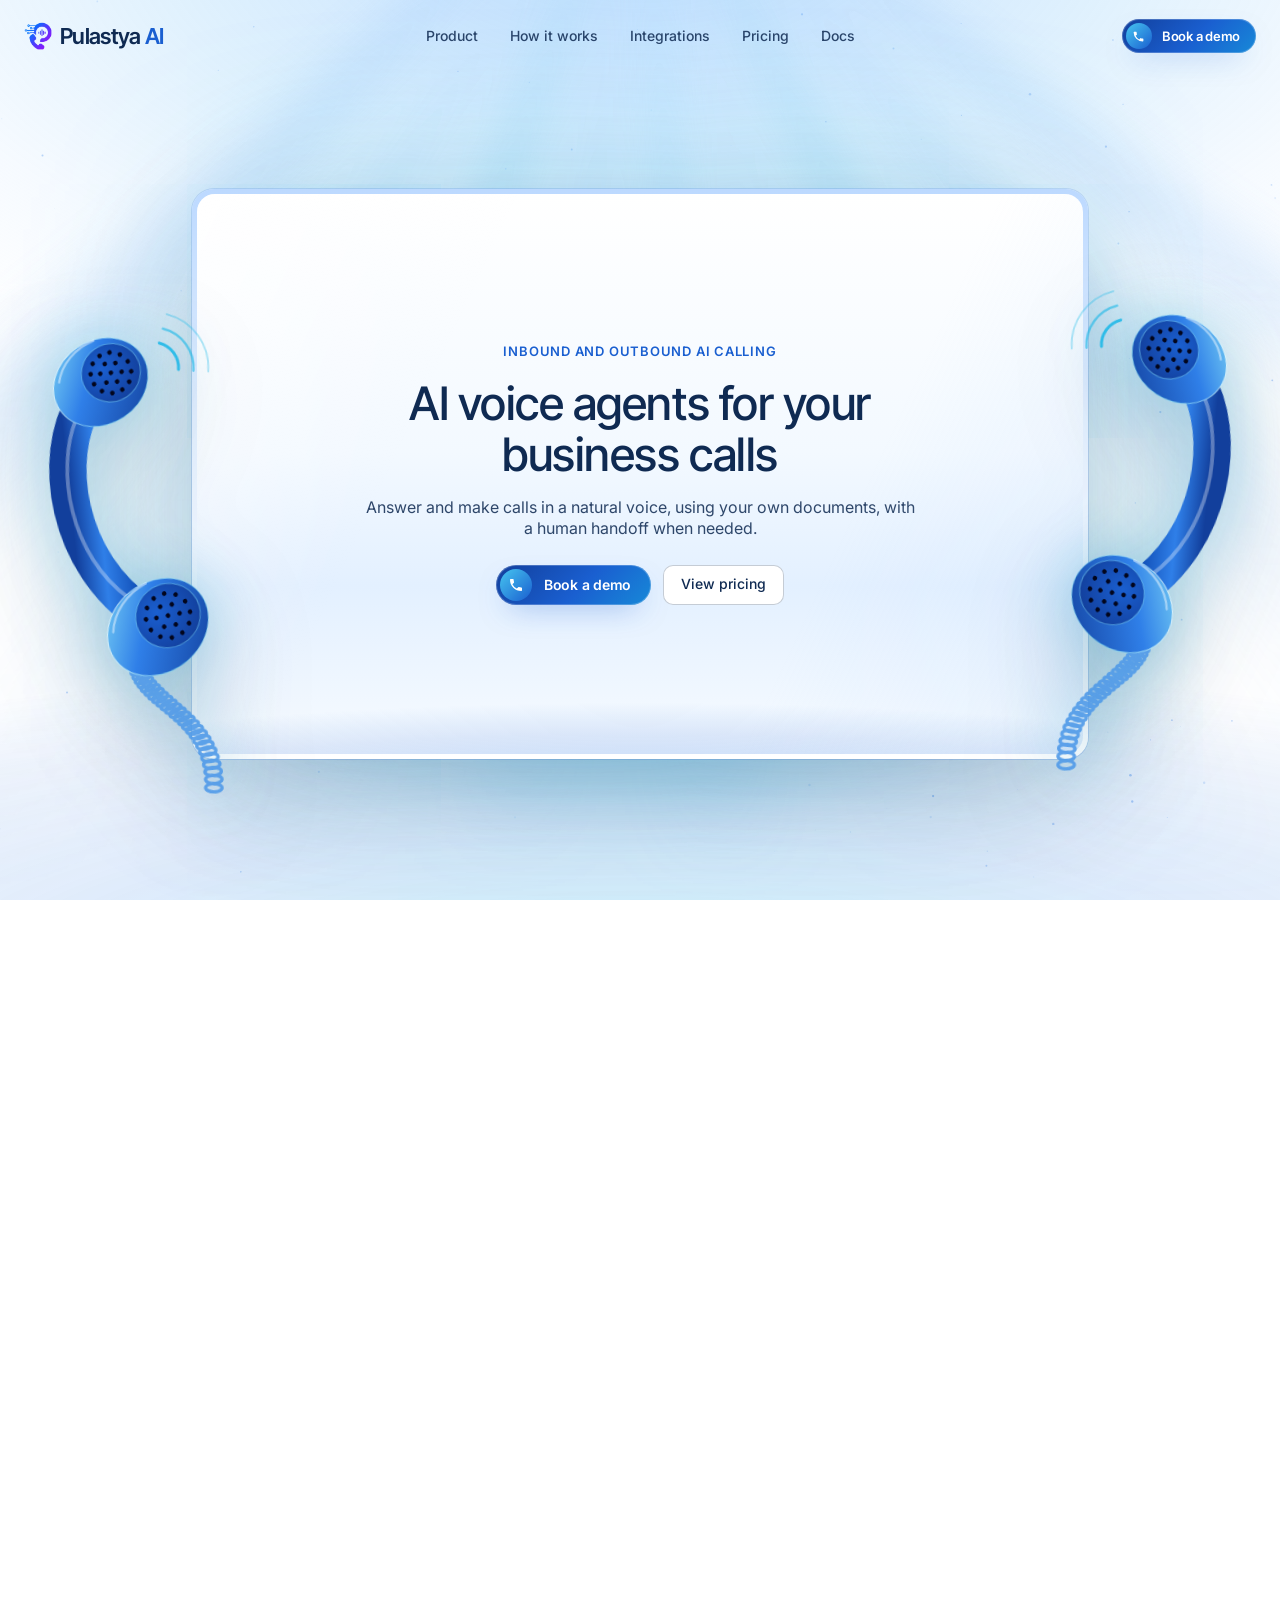
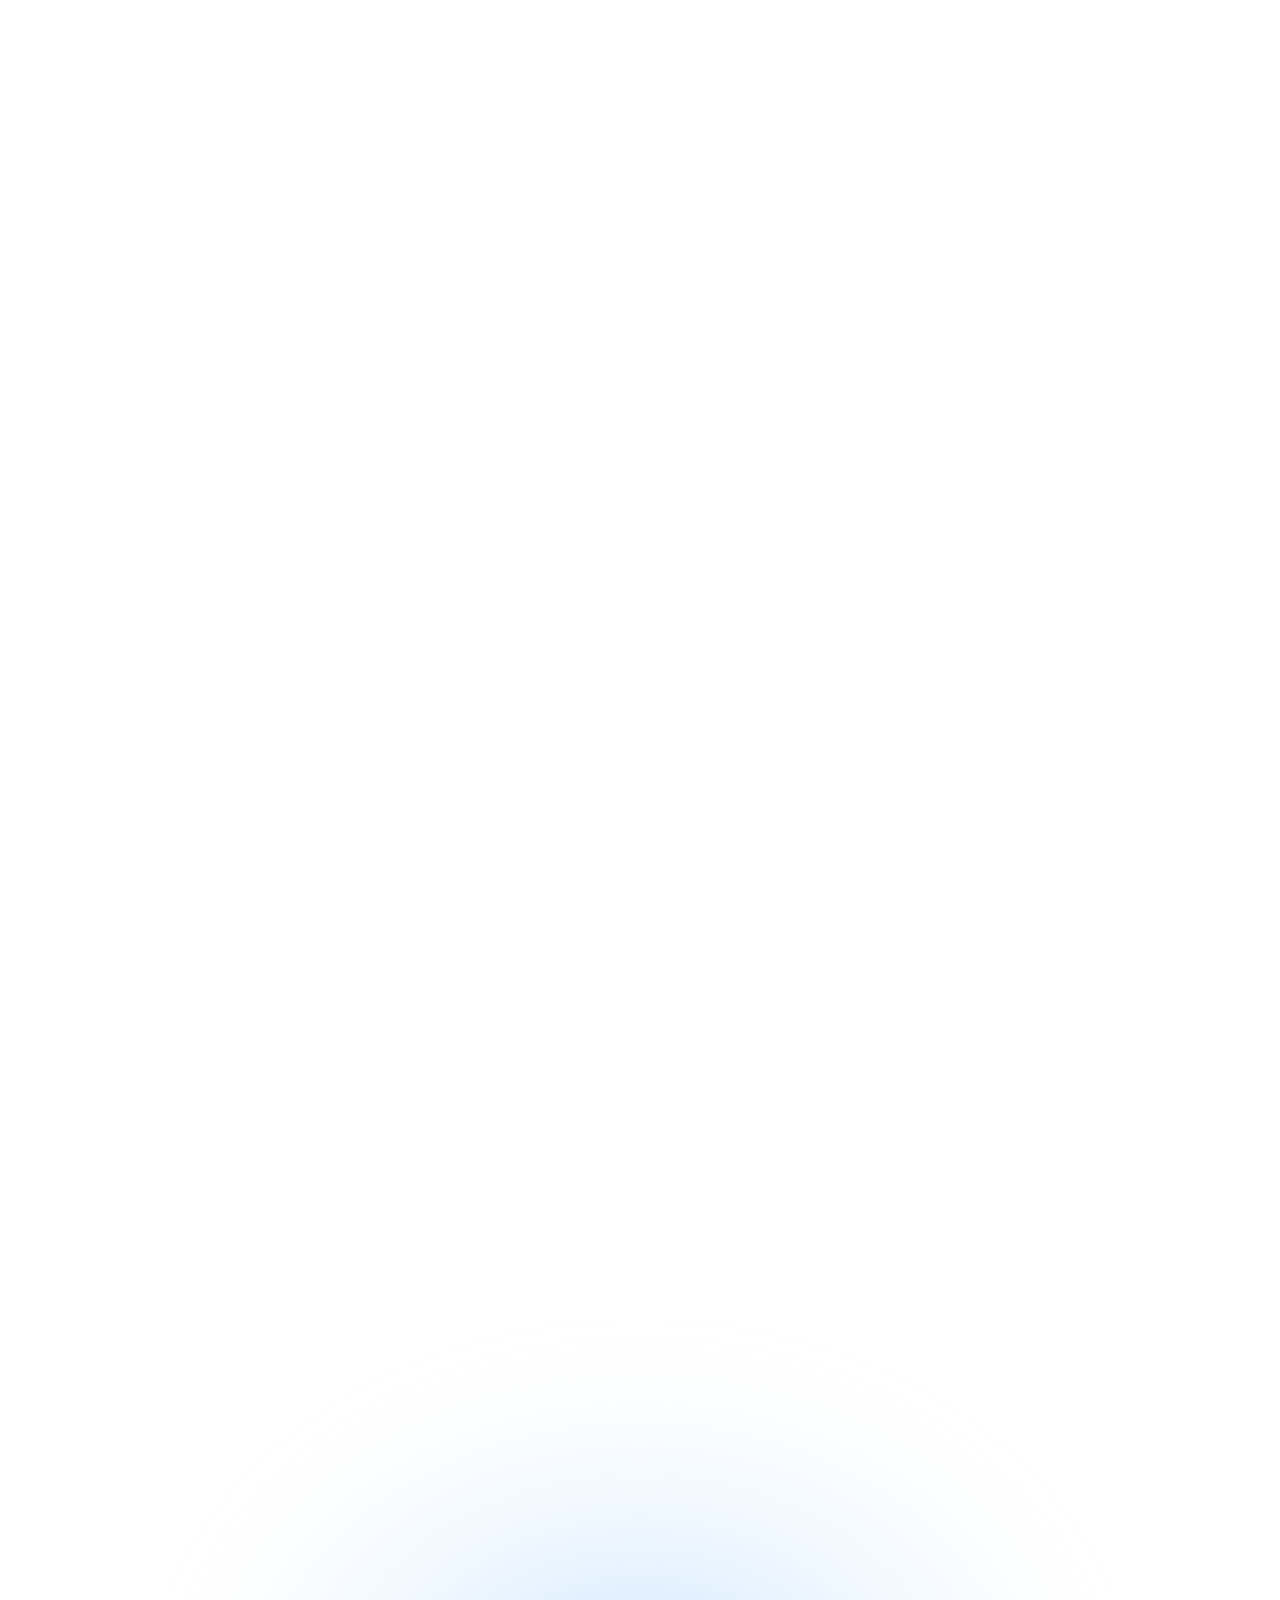
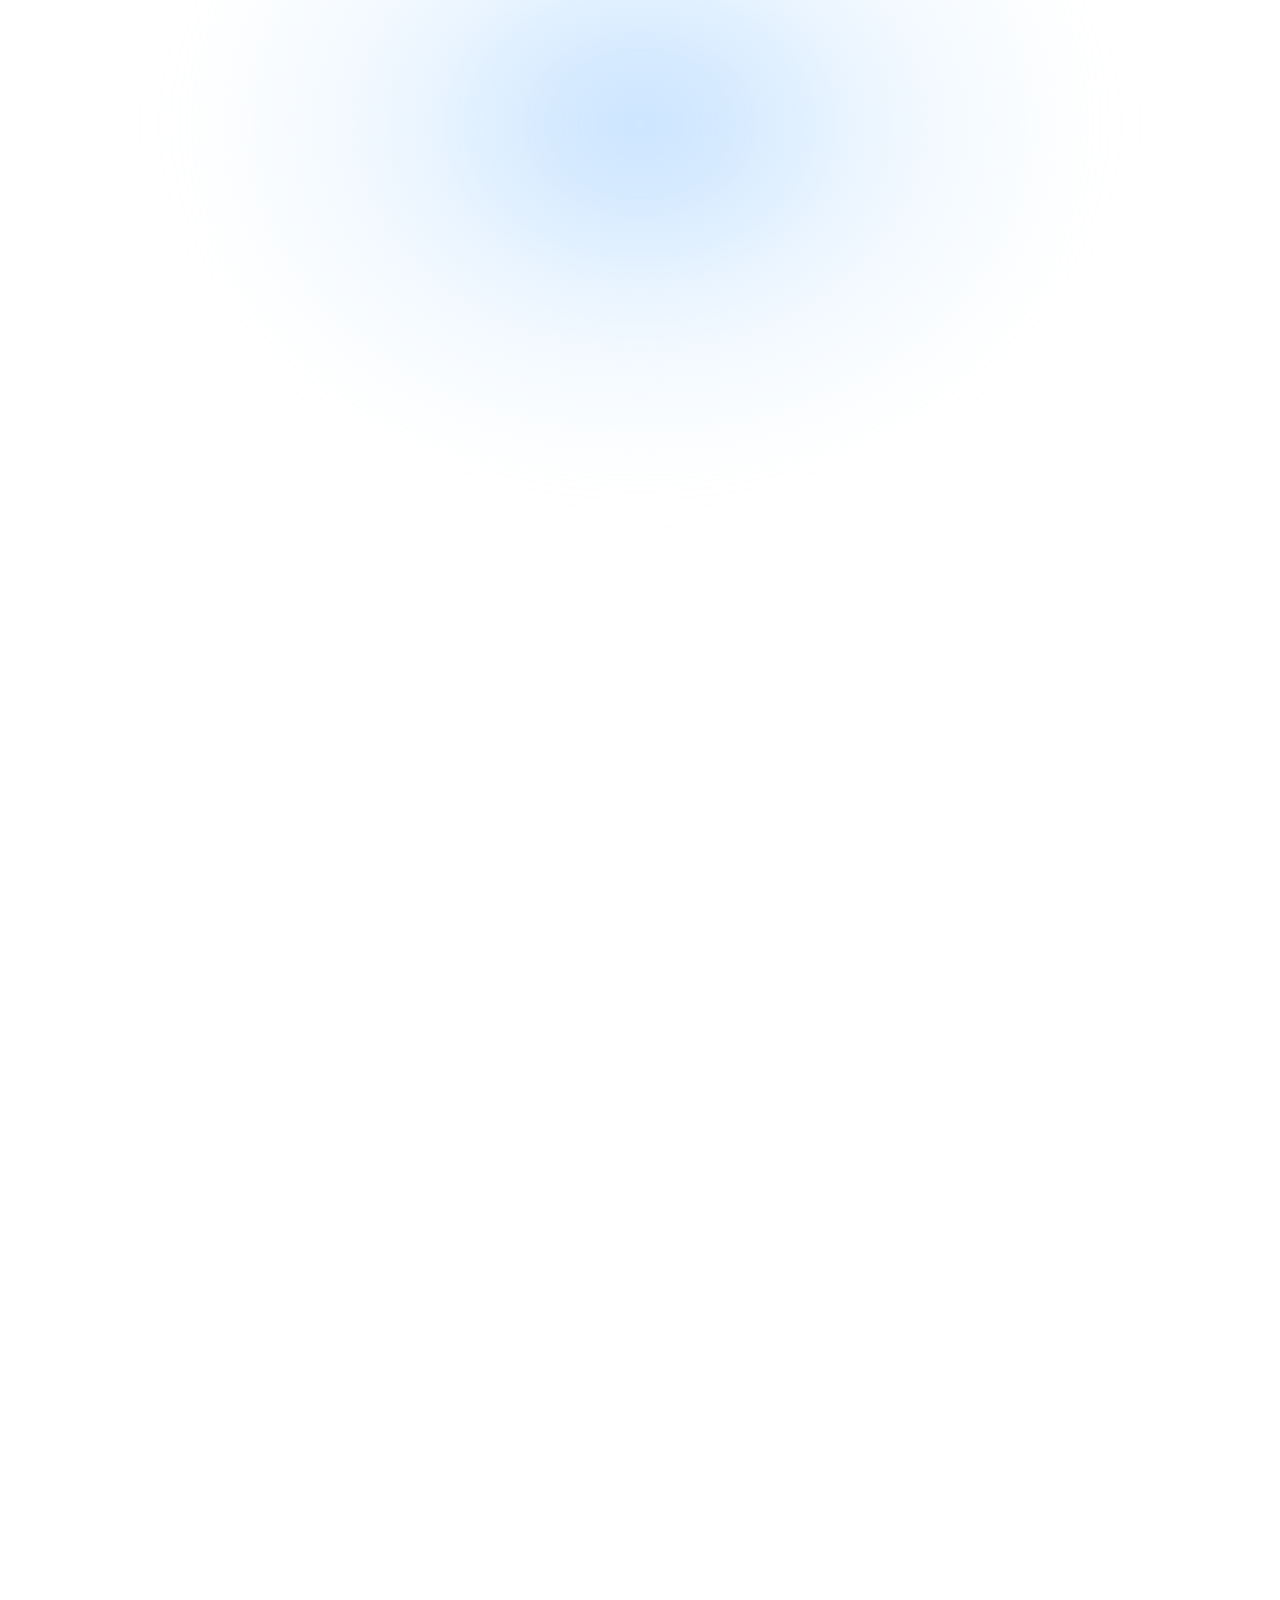
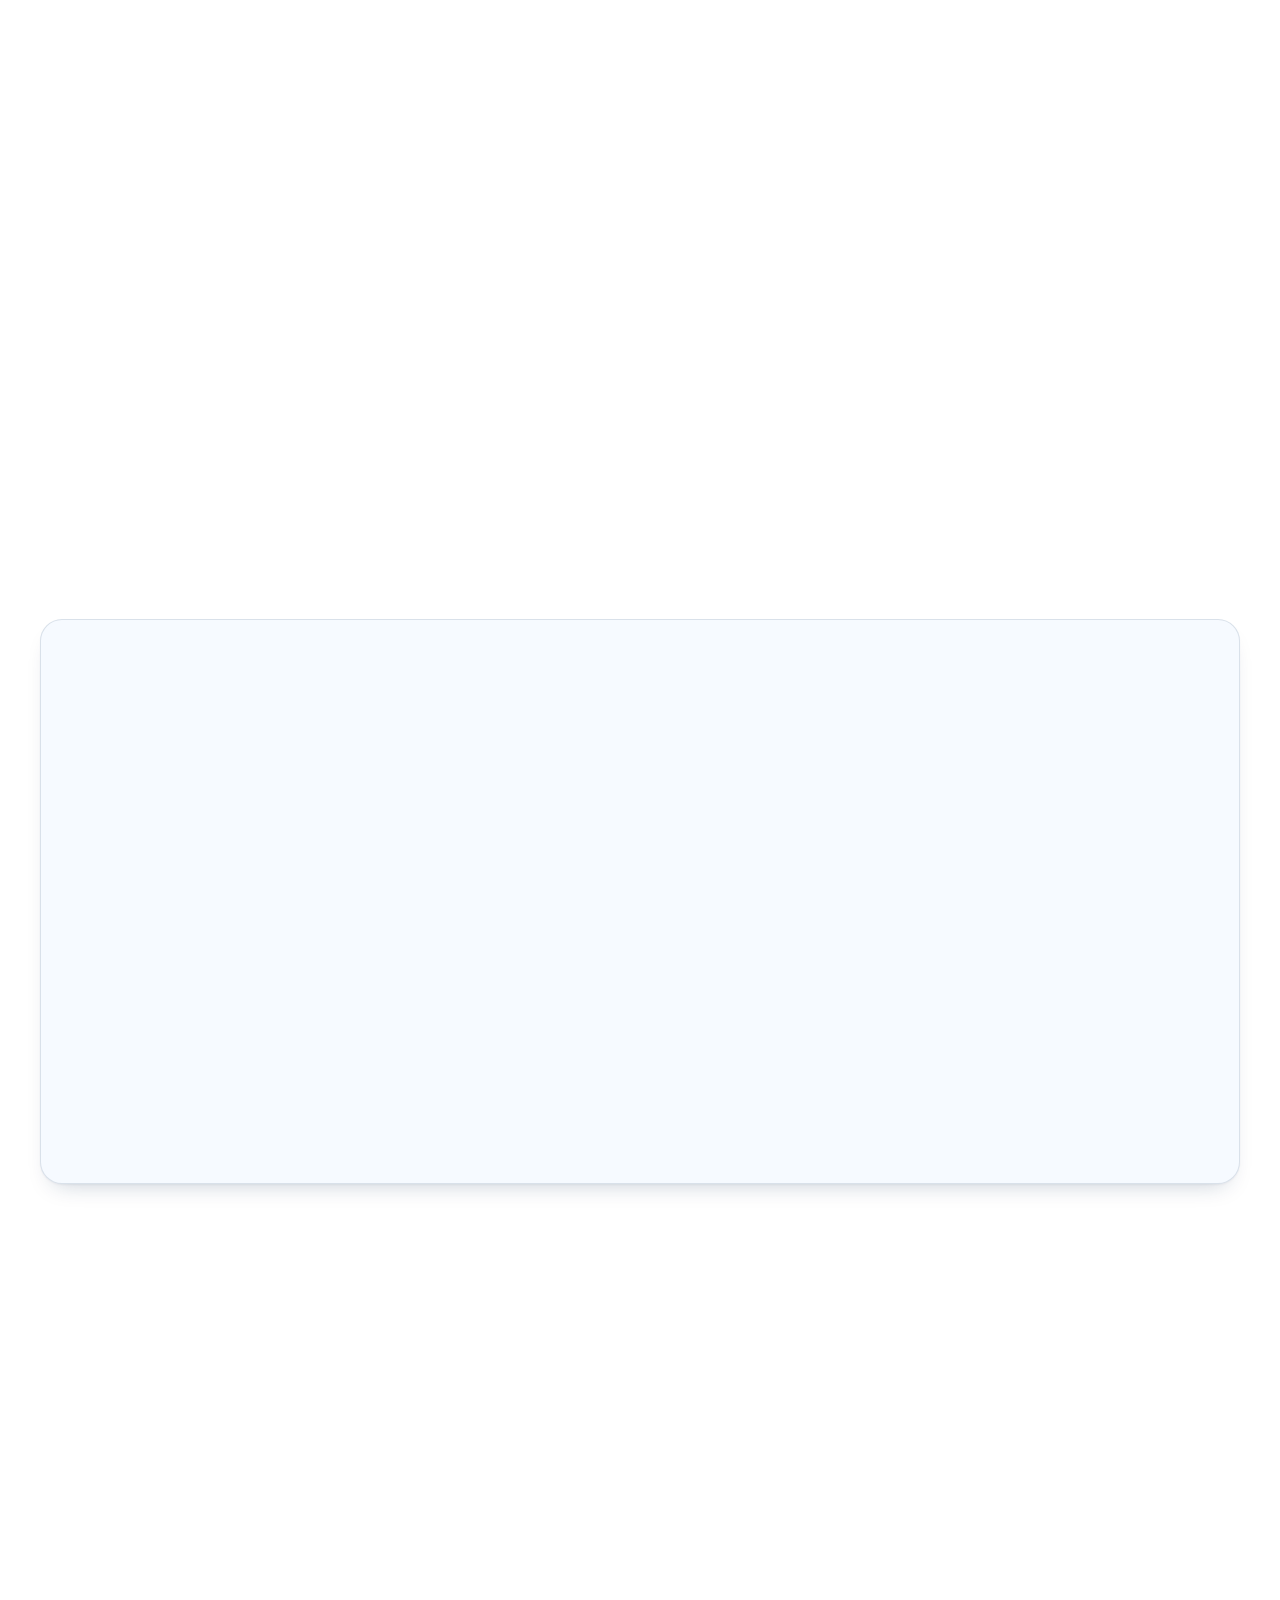
==== commit 4b5145d9: "Badge addition" ====
--- a/index.html
+++ b/index.html
@@ -3,7 +3,7 @@
 <head>
   <meta charset="utf-8">
   <meta name="viewport" content="width=device-width, initial-scale=1, viewport-fit=cover">
-  <title>Pulastya AI | AI Voice Agents That Answer and Make Business Calls</title>
+  <title>Pulastya AI </title>
   <meta name="description" content="Pulastya AI answers and makes your business calls with an AI voice agent that learns from your documents, tracks every call and hands off to your team.">
   <meta name="robots" content="index, follow, max-image-preview:large">
   <link rel="canonical" href="https://pulastya.sdlccorp.com/">
@@ -30,7 +30,7 @@
   <link rel="preconnect" href="https://fonts.googleapis.com">
   <link rel="preconnect" href="https://fonts.gstatic.com" crossorigin>
   <link rel="stylesheet" href="https://fonts.googleapis.com/css2?family=Inter:wght@400;500;600&family=Inter+Tight:wght@500;600;700&display=swap">
-  <link rel="stylesheet" href="/assets/css/style.css?v=20261001-24">
+  <link rel="stylesheet" href="/assets/css/style.css?v=20261016-25">
   <script>!function(d,w){var r=d.documentElement,m=function(q){return w.matchMedia&&w.matchMedia(q).matches};r.className=r.className.replace("no-js","js");if(!m("(prefers-reduced-motion: reduce)")&&m("(min-width: 810px)"))r.classList.add("cine");setTimeout(function(){if(!r.classList.contains("anim-ready")){r.classList.remove("cine");r.classList.add("anim-ready")}},4000)}(document,window);</script>
   <script defer src="/assets/js/vendor/gsap.min.js"></script>
   <script defer src="/assets/js/vendor/ScrollTrigger.min.js"></script>
@@ -743,6 +743,7 @@
       <div class="footer__brand">
         <a class="logo" href="/" aria-label="Pulastya AI home"><img src="/assets/img/brand/pulastya-mark-96.png?v=2" alt="" width="32" height="32"><span>Pulastya <b>AI</b></span></a>
         <p>Pulastya AI builds AI voice agents that answer and make phone calls for your business.</p>
+        <a class="footer__badge" href="https://startupfa.me/s/pulastya-ai?utm_source=pulastya.sdlccorp.com" target="_blank" rel="noopener"><img src="https://startupfa.me/badges/featured-badge.webp" alt="Pulastya AI - Featured on Startup Fame" width="171" height="54" loading="lazy" /></a>
       </div>
       <nav class="footer__col" aria-labelledby="f-product">
         <h2 id="f-product">Product</h2>
--- a/assets/css/style.css
+++ b/assets/css/style.css
@@ -550,6 +550,8 @@
 .footer__contact { margin-top: 1.125rem !important; }
 .footer__contact a { color: var(--text-80); text-decoration: underline; text-underline-offset: 0.1875rem; }
 .footer__brand p { margin-top: 1.875rem; color: var(--text-60); max-width: 30ch; }
+.footer__badge { display: inline-block; margin-top: 1.5rem; }
+.footer__badge img { display: block; width: 171px; height: 54px; }
 .socials { display: flex; gap: 0.625rem; margin-top: 2.5rem; }
 .socials a { width: 2.5rem; height: 2.5rem; border-radius: 50%; display: grid; place-items: center; background: var(--surface-3); color: var(--text-60); transition: background-color .25s, color .25s, translate .25s var(--ease-out); }
 .socials a:hover { background: var(--blue-600); color: #fff; translate: 0 -2px; }
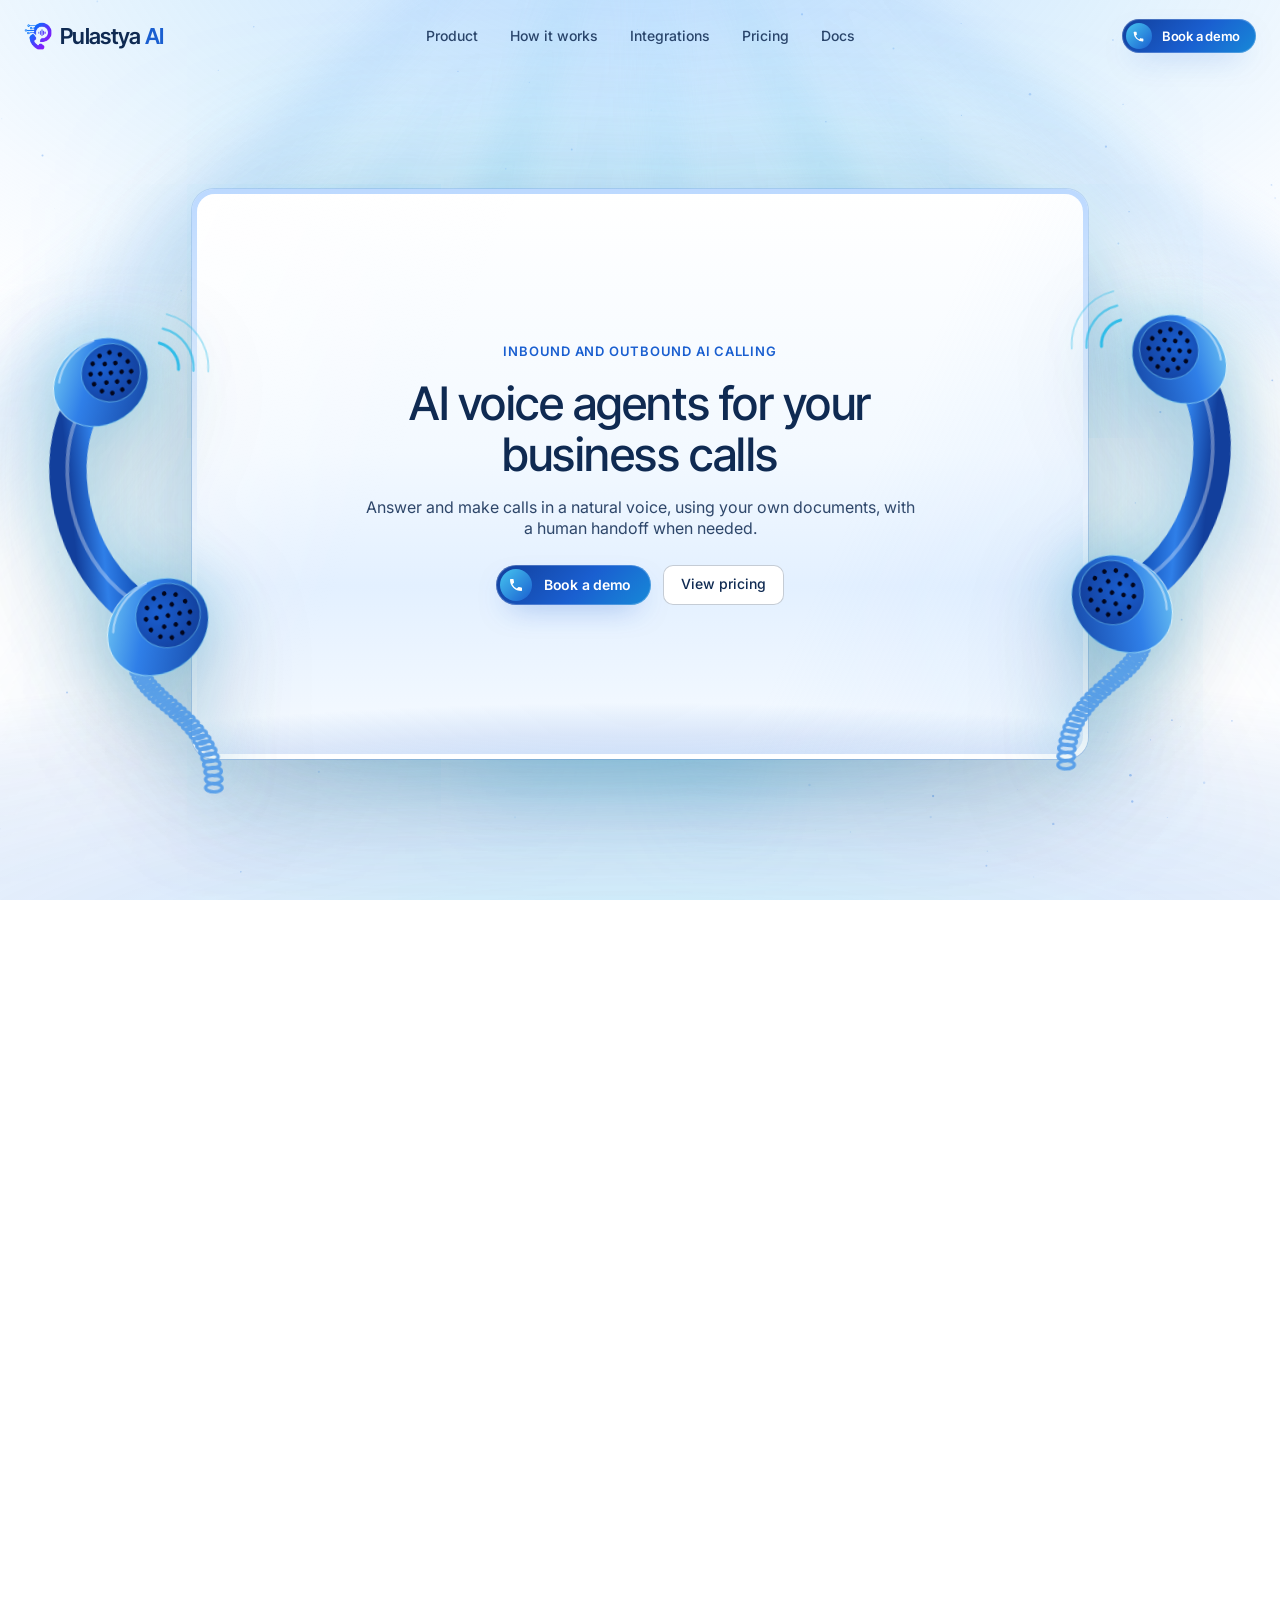
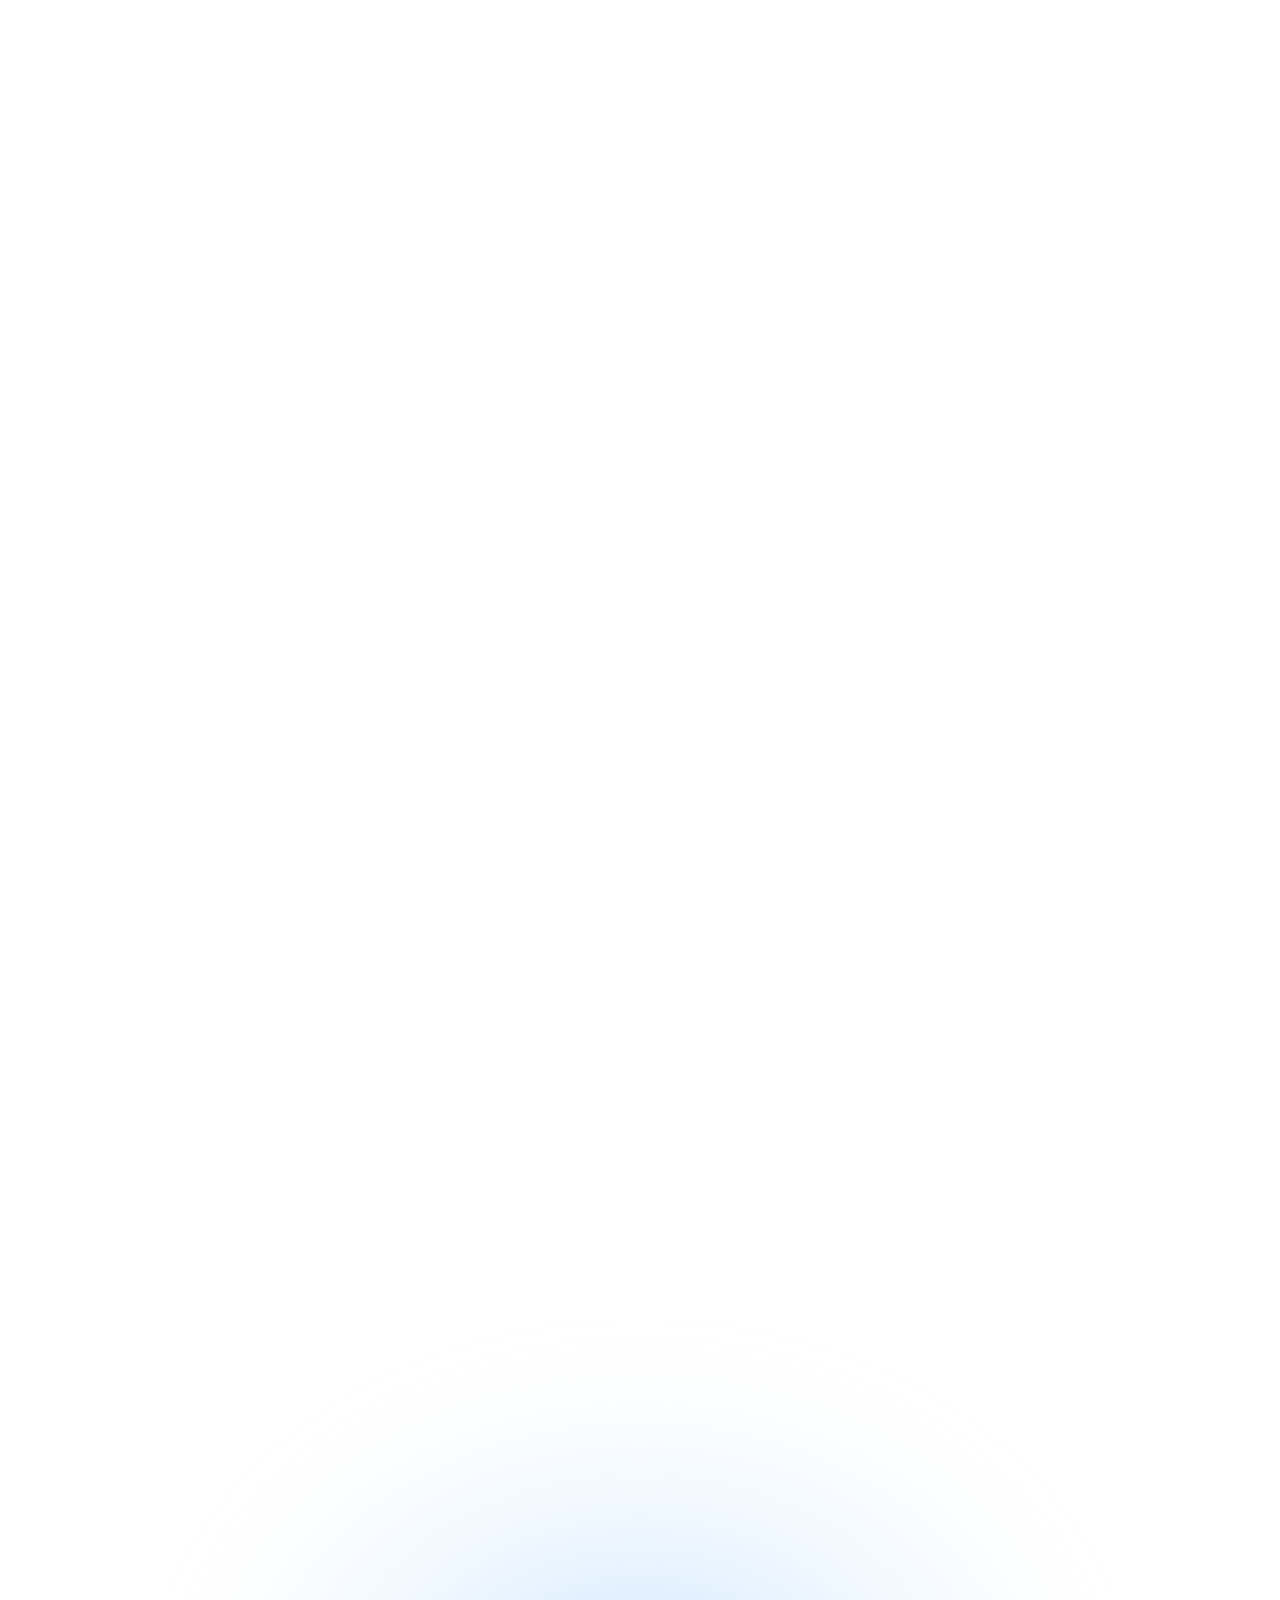
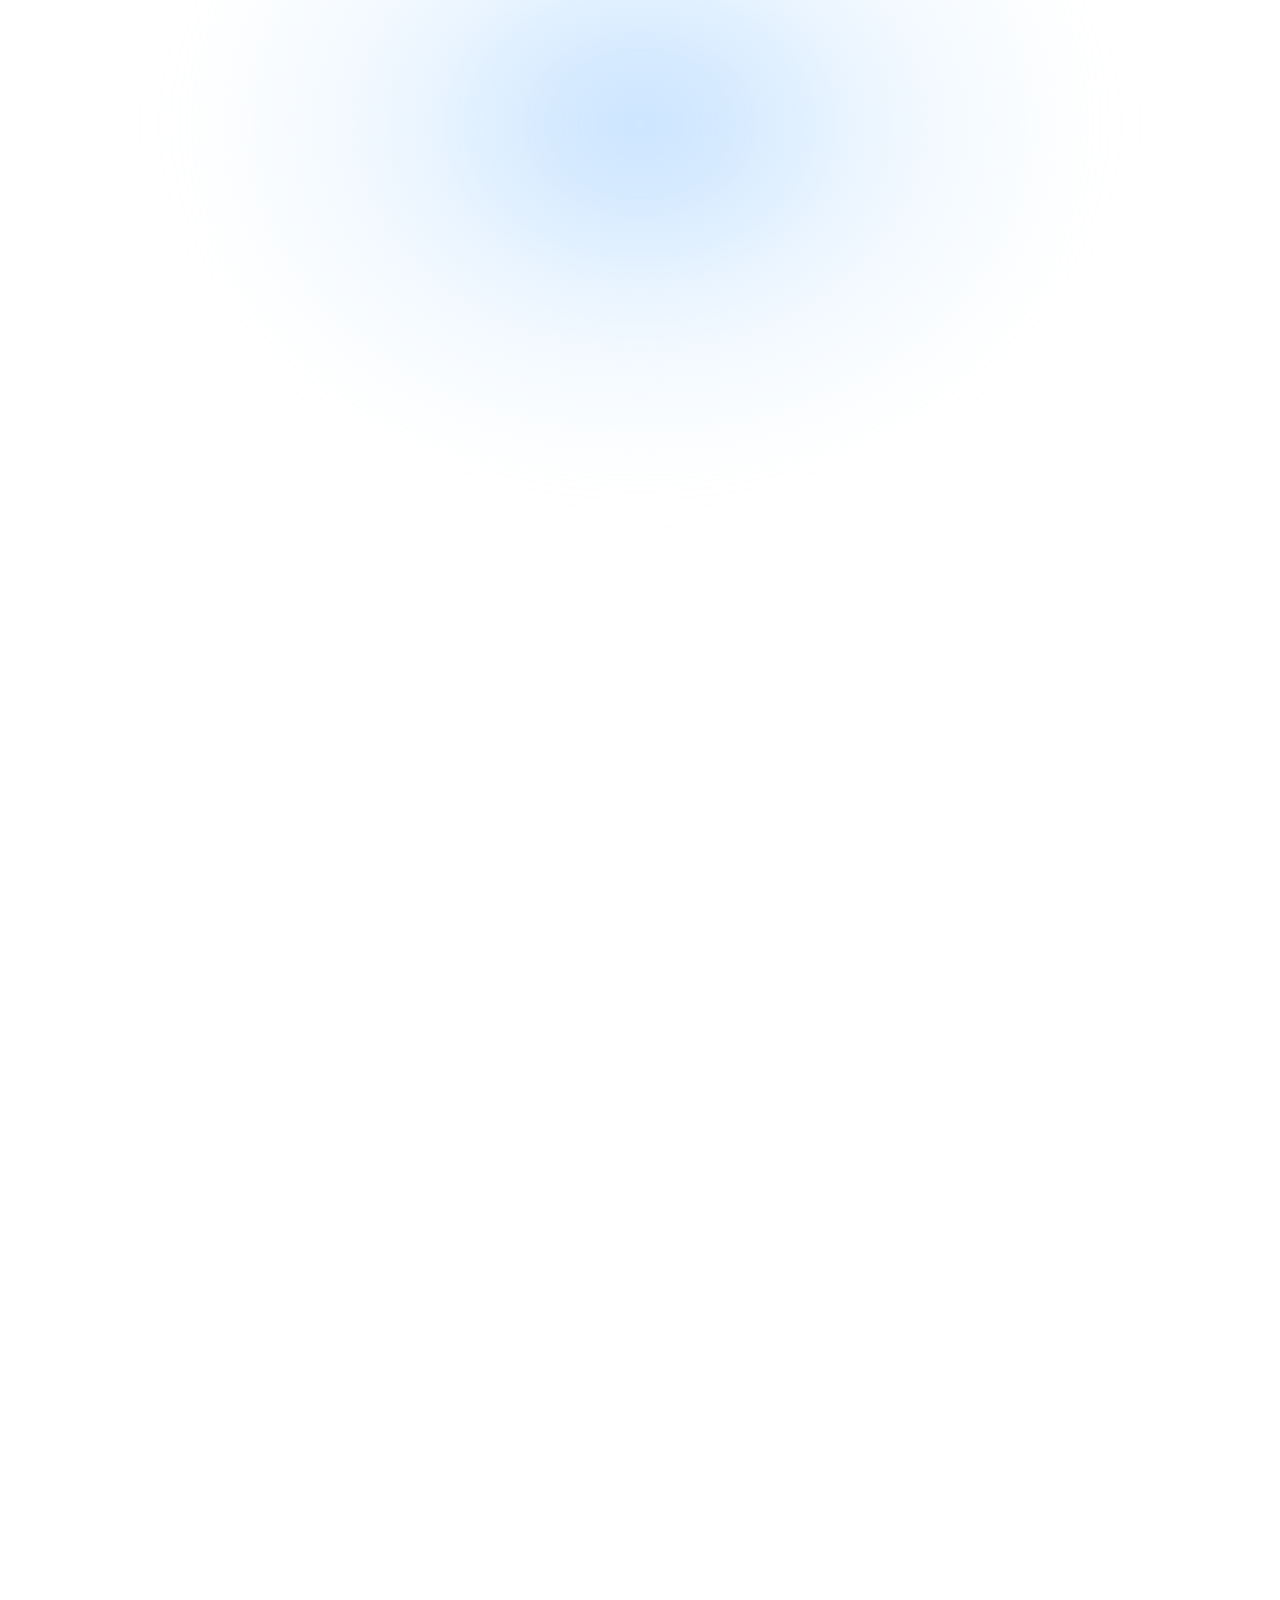
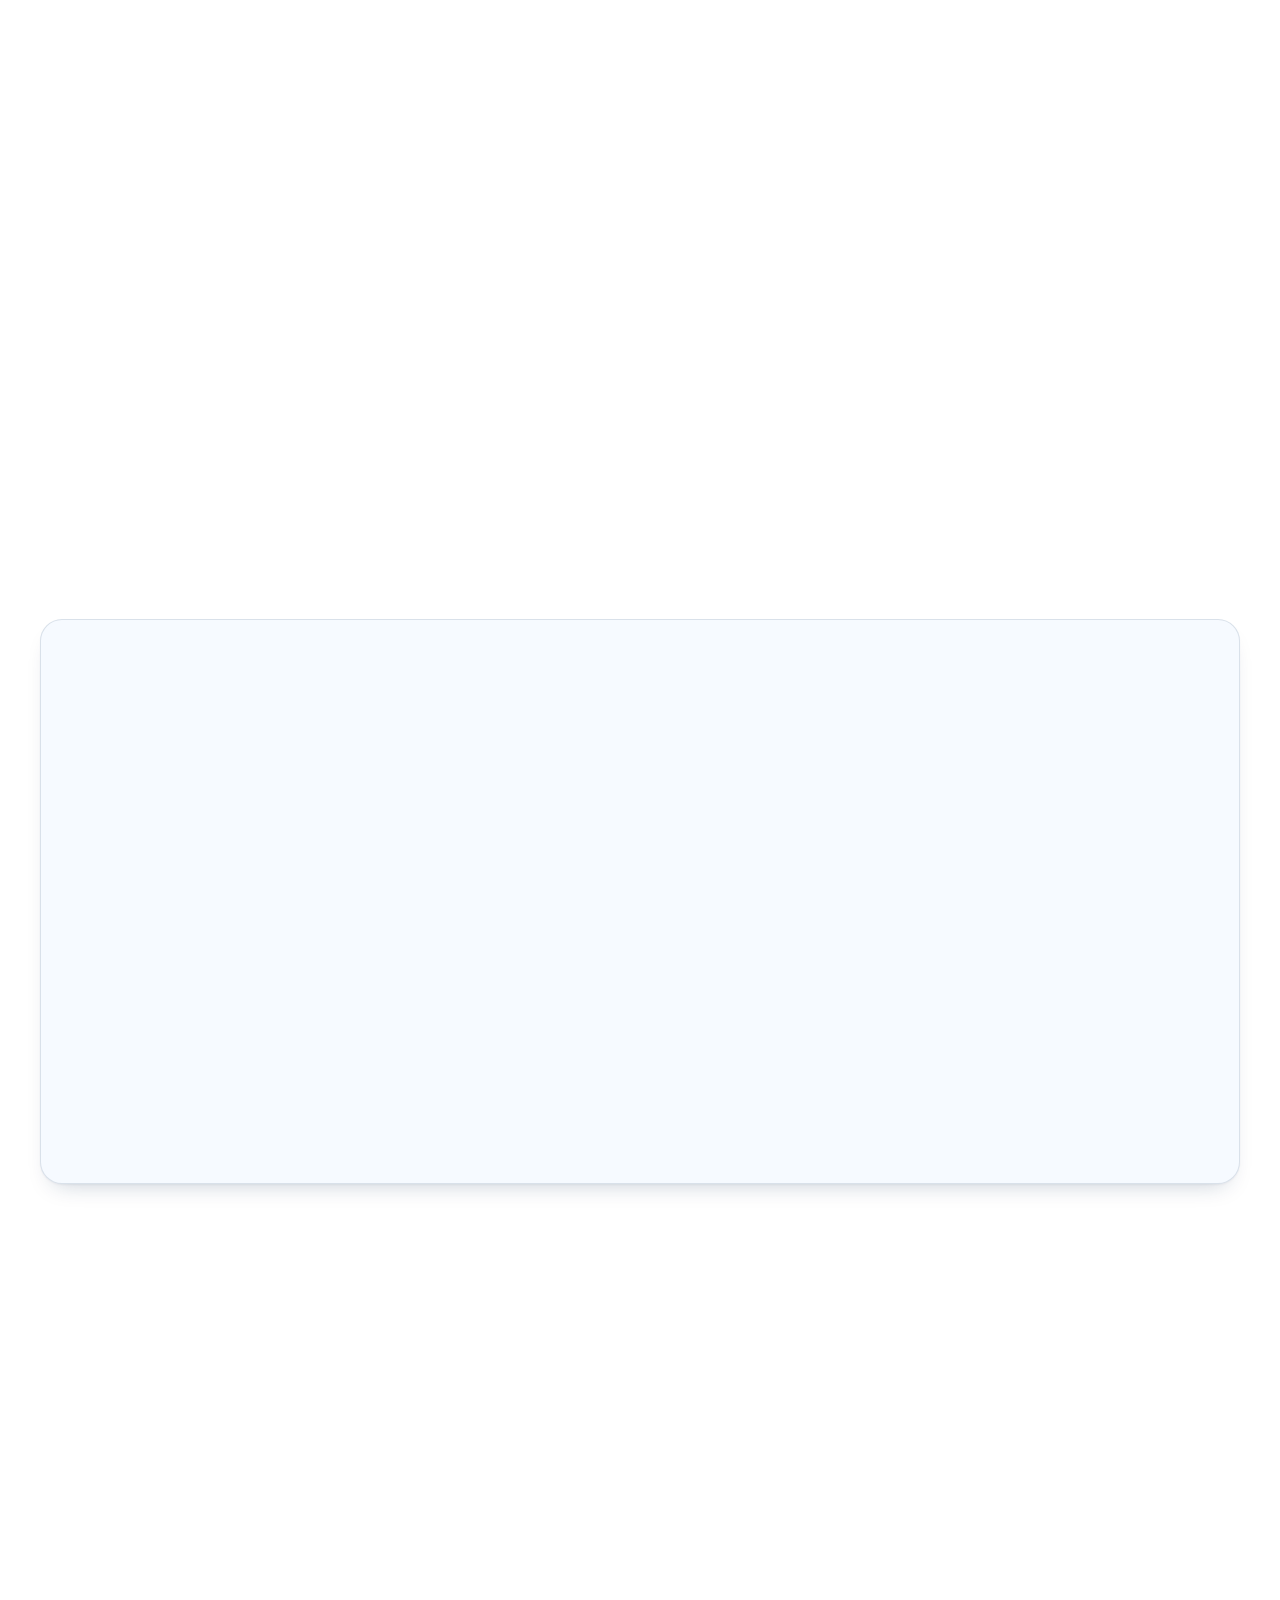
==== commit 10083d65: "Badge addition +4" ====
--- a/index.html
+++ b/index.html
@@ -30,7 +30,7 @@
   <link rel="preconnect" href="https://fonts.googleapis.com">
   <link rel="preconnect" href="https://fonts.gstatic.com" crossorigin>
   <link rel="stylesheet" href="https://fonts.googleapis.com/css2?family=Inter:wght@400;500;600&family=Inter+Tight:wght@500;600;700&display=swap">
-  <link rel="stylesheet" href="/assets/css/style.css?v=20261016-25">
+  <link rel="stylesheet" href="/assets/css/style.css?v=20261026-27">
   <script>!function(d,w){var r=d.documentElement,m=function(q){return w.matchMedia&&w.matchMedia(q).matches};r.className=r.className.replace("no-js","js");if(!m("(prefers-reduced-motion: reduce)")&&m("(min-width: 810px)"))r.classList.add("cine");setTimeout(function(){if(!r.classList.contains("anim-ready")){r.classList.remove("cine");r.classList.add("anim-ready")}},4000)}(document,window);</script>
   <script defer src="/assets/js/vendor/gsap.min.js"></script>
   <script defer src="/assets/js/vendor/ScrollTrigger.min.js"></script>
@@ -743,7 +743,14 @@
       <div class="footer__brand">
         <a class="logo" href="/" aria-label="Pulastya AI home"><img src="/assets/img/brand/pulastya-mark-96.png?v=2" alt="" width="32" height="32"><span>Pulastya <b>AI</b></span></a>
         <p>Pulastya AI builds AI voice agents that answer and make phone calls for your business.</p>
-        <a class="footer__badge" href="https://startupfa.me/s/pulastya-ai?utm_source=pulastya.sdlccorp.com" target="_blank" rel="noopener"><img src="https://startupfa.me/badges/featured-badge.webp" alt="Pulastya AI - Featured on Startup Fame" width="171" height="54" loading="lazy" /></a>
+        <div class="footer__badges" aria-label="Featured on">
+          <a href="https://startupfa.me/s/pulastya-ai?utm_source=pulastya.sdlccorp.com" target="_blank" rel="noopener"><img src="https://startupfa.me/badges/featured-badge.webp" alt="Pulastya AI - Featured on Startup Fame" width="171" height="54" loading="lazy" /></a>
+          <a href="https://www.launchvault.dev" target="_blank" rel="noopener" title="Featured on LaunchVault"><img src="https://www.launchvault.dev/images/badges/launch-valut-badge.svg" alt="Featured on LaunchVault" width="195" height="54" loading="lazy" /></a>
+          <a href="https://saascubes.com" target="_blank" rel="noopener" title="Listed on SaaS Cubes"><img src="https://saascubes.com/images/badges/badge-light.png" alt="Listed on SaaS Cubes" width="175" height="54" loading="lazy" /></a>
+          <a href="https://saascity.io" target="_blank" rel="noopener"><img src="https://saascity.io/badges/featured-light.svg" alt="Featured on SaaSCity" width="150" height="54" loading="lazy" /></a>
+          <a href="https://dang.ai" target="_blank" rel="dofollow noopener"><img src="https://assets.dang.ai/badges/dang-verified-light.png" alt="Verified on DANG!" width="260" height="94" loading="lazy" /></a>
+          <a href="https://launchigniter.com/product/pulastya-ai?ref=badge-pulastya-ai" target="_blank" rel="noopener"><img src="https://launchigniter.com/api/badge/pulastya-ai?theme=light" alt="Featured on LaunchIgniter" width="212" height="55" loading="lazy" /></a>
+        </div>
       </div>
       <nav class="footer__col" aria-labelledby="f-product">
         <h2 id="f-product">Product</h2>
--- a/assets/css/style.css
+++ b/assets/css/style.css
@@ -550,8 +550,10 @@
 .footer__contact { margin-top: 1.125rem !important; }
 .footer__contact a { color: var(--text-80); text-decoration: underline; text-underline-offset: 0.1875rem; }
 .footer__brand p { margin-top: 1.875rem; color: var(--text-60); max-width: 30ch; }
-.footer__badge { display: inline-block; margin-top: 1.5rem; }
-.footer__badge img { display: block; width: 171px; height: 54px; }
+.footer__badges { display: flex; flex-wrap: wrap; align-items: center; gap: 0.75rem; margin-top: 2rem; max-width: 34rem; }
+.footer__badges a { display: block; transition: translate .25s var(--ease-out); }
+.footer__badges a:hover { translate: 0 -2px; }
+.footer__badges img { display: block; width: auto; max-width: 100%; height: 2.5rem; }
 .socials { display: flex; gap: 0.625rem; margin-top: 2.5rem; }
 .socials a { width: 2.5rem; height: 2.5rem; border-radius: 50%; display: grid; place-items: center; background: var(--surface-3); color: var(--text-60); transition: background-color .25s, color .25s, translate .25s var(--ease-out); }
 .socials a:hover { background: var(--blue-600); color: #fff; translate: 0 -2px; }
